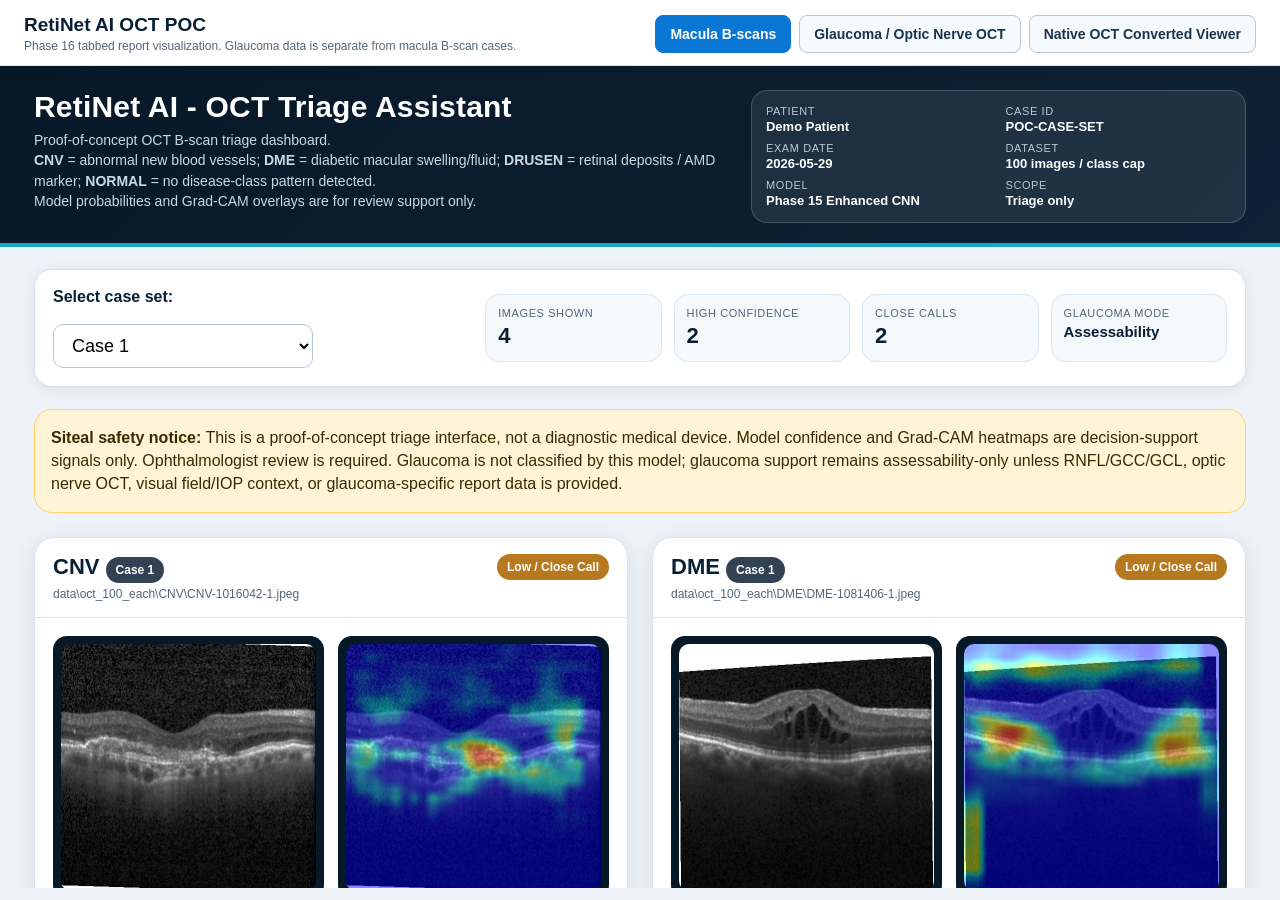
==== index.html @ b9c12de9 "Add scrubbed native OCT converted viewer tab" ====
﻿<!DOCTYPE html>
<html>
<head>
<meta charset="utf-8">
<meta name="viewport" content="width=device-width, initial-scale=1">
<title>RetiNet AI OCT POC - Phase 16</title>
<style>
:root {
    --ink:#0a1f33;
    --navy:#071827;
    --blue:#0b77d5;
    --teal:#138c8c;
    --green:#0b8f62;
    --amber:#b7791f;
    --red:#b91c1c;
    --bg:#edf3f8;
    --card:#ffffff;
    --muted:#526778;
    --line:#d8e3ed;
}
* { box-sizing:border-box; }
body {
    margin:0;
    font-family:Arial, Helvetica, sans-serif;
    background:var(--bg);
    color:var(--ink);
}
.topbar {
    background:#ffffff;
    border-bottom:1px solid var(--line);
    box-shadow:0 2px 10px rgba(10,30,50,0.08);
    position:sticky;
    top:0;
    z-index:20;
}
.top-inner {
    display:flex;
    justify-content:space-between;
    align-items:center;
    gap:20px;
    padding:14px 24px 12px 24px;
}
.brand-block strong {
    display:block;
    font-size:19px;
    font-weight:900;
}
.brand-block span {
    display:block;
    color:var(--muted);
    font-size:12px;
    margin-top:3px;
}
.tabs {
    display:flex;
    gap:8px;
    flex-wrap:wrap;
}
.tab-button {
    border:1px solid #b7c6d6;
    background:#f7fafc;
    color:#17344d;
    padding:10px 14px;
    border-radius:8px;
    font-size:14px;
    font-weight:800;
    cursor:pointer;
}
.tab-button.active {
    background:var(--blue);
    color:white;
    border-color:var(--blue);
}
.tab-panel { display:none; }
.tab-panel.active { display:block; }
.macula-frame {
    width:100%;
    height:calc(100vh - 78px);
    min-height:720px;
    border:0;
    display:block;
    background:white;
}
.glaucoma-shell {
    padding:24px;
    max-width:1480px;
    margin:0 auto;
}
.section-header {
    display:flex;
    justify-content:space-between;
    gap:18px;
    align-items:flex-start;
    margin-bottom:16px;
}
.section-header h1 {
    margin:0;
    font-size:28px;
    letter-spacing:0;
}
.section-header p {
    margin:5px 0 0 0;
    color:var(--muted);
    font-size:14px;
}
.flag-stack {
    display:flex;
    flex-direction:column;
    gap:6px;
    align-items:flex-end;
}
.flag-stack span {
    border:1px solid #b7c6d6;
    border-radius:8px;
    padding:6px 9px;
    background:white;
    color:#17344d;
    font-size:12px;
    font-weight:800;
}
.safety-alert {
    border:1px solid #f0c36a;
    background:#fff7e6;
    color:#5f3b00;
    padding:14px 16px;
    border-radius:8px;
    font-size:14px;
    line-height:1.45;
    margin-bottom:16px;
}
.summary-grid {
    display:grid;
    grid-template-columns:repeat(6, minmax(150px, 1fr));
    gap:12px;
    margin-bottom:16px;
}
.metric {
    background:white;
    border:1px solid var(--line);
    border-radius:8px;
    padding:13px;
    min-height:82px;
}
.metric.wide { grid-column:span 2; }
.metric-label {
    color:var(--muted);
    font-size:11px;
    text-transform:uppercase;
    letter-spacing:.6px;
}
.metric-value {
    font-size:25px;
    font-weight:900;
    margin-top:5px;
}
.metric-value.small {
    font-size:17px;
    line-height:1.25;
}
.note-panel {
    background:white;
    border:1px solid var(--line);
    border-radius:8px;
    padding:14px;
    margin-bottom:12px;
    line-height:1.45;
    font-size:14px;
}
.note-panel.compact {
    font-size:12px;
    color:#17344d;
}
.note-panel code {
    white-space:normal;
    overflow-wrap:anywhere;
}
.table-wrap {
    background:white;
    border:1px solid var(--line);
    border-radius:8px;
    overflow:auto;
}
table {
    width:100%;
    border-collapse:collapse;
    min-width:980px;
}
th, td {
    padding:10px 12px;
    border-bottom:1px solid var(--line);
    text-align:left;
    vertical-align:top;
    font-size:13px;
}
th {
    position:sticky;
    top:0;
    background:#f5f9fc;
    color:#17344d;
    font-size:11px;
    text-transform:uppercase;
    letter-spacing:.5px;
    z-index:2;
}
.bucket {
    display:inline-block;
    border-radius:8px;
    padding:5px 8px;
    font-weight:900;
    white-space:nowrap;
    font-size:12px;
}
.bucket-normal { background:#e6f5ef; color:#07553d; }
.bucket-borderline { background:#fff0cf; color:#6c4300; }
.bucket-abnormal { background:#fde8e8; color:#8b1515; }
.bucket-unknown { background:#edf2f7; color:#334155; }
.empty-state {
    padding:24px;
    background:white;
    border:1px solid var(--line);
    border-radius:8px;
    color:var(--muted);
}
@media (max-width:900px) {
    .top-inner, .section-header {
        flex-direction:column;
        align-items:stretch;
    }
    .flag-stack { align-items:flex-start; }
    .summary-grid { grid-template-columns:repeat(2, minmax(130px, 1fr)); }
    .metric.wide { grid-column:span 2; }
    .macula-frame { height:calc(100vh - 126px); }
}

.viewer-layout {
    display: flex;
    gap: 24px;
    margin-top: 16px;
}
.case-sidebar {
    width: 300px;
    background: white;
    border: 1px solid var(--line);
    border-radius: 8px;
    padding: 16px;
    flex-shrink: 0;
}
.case-sidebar h3 {
    margin-top: 0;
    font-size: 16px;
    border-bottom: 1px solid var(--line);
    padding-bottom: 8px;
}
.case-item {
    padding: 10px;
    border-radius: 6px;
    cursor: pointer;
    font-size: 13px;
    margin-bottom: 4px;
    border: 1px solid transparent;
}
.case-item:hover {
    background: #f0f4f8;
}
.case-item.active {
    background: var(--blue);
    color: white;
    border-color: var(--blue);
}
.viewer-main {
    flex-grow: 1;
}
.bscan-grid {
    display: grid;
    grid-template-columns: repeat(auto-fill, minmax(200px, 1fr));
    gap: 12px;
    margin-top: 16px;
}
.bscan-card {
    background: white;
    border: 1px solid var(--line);
    border-radius: 8px;
    padding: 8px;
}
.bscan-card img {
    width: 100%;
    height: auto;
    display: block;
    border-radius: 4px;
}
.bscan-label {
    font-size: 11px;
    color: var(--muted);
    margin-top: 5px;
    text-align: center;
}
@media (max-width: 900px) {
    .viewer-layout { flex-direction: column; }
    .case-sidebar { width: 100%; }
}
    
</style>
</head>
<body>
<div class="topbar">
    <div class="top-inner">
        <div class="brand-block">
            <strong>RetiNet AI OCT POC</strong>
            <span>Phase 16 tabbed report visualization. Glaucoma data is separate from macula B-scan cases.</span>
        </div>
        <nav class="tabs" aria-label="RetiNet OCT dashboard sections">
            <button class="tab-button active" id="tab-macula" data-tab="macula" type="button">Macula B-scans</button>
            <button class="tab-button" id="tab-glaucoma" data-tab="glaucoma" type="button">Glaucoma / Optic Nerve OCT</button>
            <button class="tab-button" id="tab-native" data-tab="native" type="button">Native OCT Converted Viewer</button>
        </nav>
    </div>
</div>

<main>
    <section class="tab-panel active" id="panel-macula" aria-labelledby="tab-macula">
        <iframe class="macula-frame" src="macula_bscans.html" title="Macula B-scans Phase 15 dashboard"></iframe>
    </section>
    <section class="tab-panel" id="panel-glaucoma" aria-labelledby="tab-glaucoma">
        
    <section class="glaucoma-shell">
        <div class="section-header">
            <div>
                <h1>Glaucoma / Optic Nerve OCT</h1>
                <p>Report-style source records rendered separately from the macula B-scan dashboard.</p>
            </div>
            <div class="flag-stack">
                <span>triage_only_not_diagnosis=true</span>
                <span>medical_diagnosis_claimed=false</span>
            </div>
        </div>

        <div class="safety-alert">This glaucoma section is for report visualization and risk-support only. It is not a glaucoma diagnosis. Ophthalmologist review is required. The glaucoma report is separate from the macula B-scan case unless patient matching is explicitly available.</div>

        <div class="summary-grid">
            <div class="metric">
                <div class="metric-label">Records displayed</div>
                <div class="metric-value">100</div>
            </div>
            <div class="metric">
                <div class="metric-label">Hard record limit</div>
                <div class="metric-value">100</div>
            </div>
            <div class="metric wide">
                <div class="metric-label">Schema status</div>
                <div class="metric-value small">unverified source schema</div>
            </div>
            
        <div class="metric">
            <div class="metric-label">Normal-like</div>
            <div class="metric-value">50</div>
        </div>
        
        <div class="metric">
            <div class="metric-label">Borderline-like</div>
            <div class="metric-value">0</div>
        </div>
        
        <div class="metric">
            <div class="metric-label">Abnormal-like</div>
            <div class="metric-value">50</div>
        </div>
        
        <div class="metric">
            <div class="metric-label">Unknown</div>
            <div class="metric-value">0</div>
        </div>
        
        </div>

        <div class="note-panel">
            <b>Rule-based POC bucket:</b> Normal-like, Borderline-like, Abnormal-like, or Unknown are
            assigned from available dataset labels and simple RNFL/GCC/CDR/IOP threshold cues when columns
            are recognizable. This is risk-support visualization only and is not a safety model.
            <br>
            <b>Source CSV:</b> data\glaucoma_poc\processed\glaucoma_100_records.csv
        </div>

        <div class="note-panel compact">
            <b>Recognized source columns:</b>
            <code>[{&quot;field&quot;: &quot;avg_rnfl&quot;, &quot;source_column&quot;: &quot;rnfl_thickness_um&quot;}, {&quot;field&quot;: &quot;diagnosis_label&quot;, &quot;source_column&quot;: &quot;dataset_label&quot;}, {&quot;field&quot;: &quot;gcc_gcl_gcipl&quot;, &quot;source_column&quot;: &quot;gcc_thickness_um&quot;}, {&quot;field&quot;: &quot;macular_thickness&quot;, &quot;source_column&quot;: &quot;macular_thickness_um&quot;}, {&quot;field&quot;: &quot;retinal_volume&quot;, &quot;source_column&quot;: &quot;retinal_volume_mm3&quot;}]</code>
        </div>

        
        <div class="table-wrap">
            <table>
                <thead>
                    <tr>
                        <th>#</th>
                        <th>POC risk-support bucket</th>
                        <th>RNFL Thickness</th><th>GCC Thickness</th><th>Retinal Volume</th><th>Macular Thickness</th><th>Dataset label</th>
                    </tr>
                </thead>
                <tbody>
                    <tr><td>1</td><td><span class="bucket bucket-abnormal">Abnormal-like</span></td><td>77.92</td><td>62.46</td><td>5.67</td><td>274.02</td><td>Glaucoma</td></tr>
<tr><td>2</td><td><span class="bucket bucket-normal">Normal-like</span></td><td>86.48</td><td>64.14</td><td>5.63</td><td>283.67</td><td>No Glaucoma</td></tr>
<tr><td>3</td><td><span class="bucket bucket-abnormal">Abnormal-like</span></td><td>83.78</td><td>56.93</td><td>5.98</td><td>268.46</td><td>Glaucoma</td></tr>
<tr><td>4</td><td><span class="bucket bucket-normal">Normal-like</span></td><td>96.88</td><td>56.48</td><td>5.69</td><td>261.48</td><td>No Glaucoma</td></tr>
<tr><td>5</td><td><span class="bucket bucket-abnormal">Abnormal-like</span></td><td>91.07</td><td>66.23</td><td>6.16</td><td>273.19</td><td>Glaucoma</td></tr>
<tr><td>6</td><td><span class="bucket bucket-normal">Normal-like</span></td><td>89.81</td><td>59.05</td><td>5.96</td><td>282.34</td><td>No Glaucoma</td></tr>
<tr><td>7</td><td><span class="bucket bucket-abnormal">Abnormal-like</span></td><td>87.94</td><td>63.39</td><td>6.13</td><td>277.29</td><td>Glaucoma</td></tr>
<tr><td>8</td><td><span class="bucket bucket-normal">Normal-like</span></td><td>87.25</td><td>63.98</td><td>6.44</td><td>262.86</td><td>No Glaucoma</td></tr>
<tr><td>9</td><td><span class="bucket bucket-abnormal">Abnormal-like</span></td><td>88.87</td><td>65.26</td><td>5.65</td><td>265.95</td><td>Glaucoma</td></tr>
<tr><td>10</td><td><span class="bucket bucket-normal">Normal-like</span></td><td>82.61</td><td>66.01</td><td>6.16</td><td>261.78</td><td>No Glaucoma</td></tr>
<tr><td>11</td><td><span class="bucket bucket-abnormal">Abnormal-like</span></td><td>97.64</td><td>58.03</td><td>6.36</td><td>288.86</td><td>Glaucoma</td></tr>
<tr><td>12</td><td><span class="bucket bucket-normal">Normal-like</span></td><td>98.01</td><td>56.11</td><td>6.41</td><td>289.94</td><td>No Glaucoma</td></tr>
<tr><td>13</td><td><span class="bucket bucket-abnormal">Abnormal-like</span></td><td>86.34</td><td>64.46</td><td>6.29</td><td>288.53</td><td>Glaucoma</td></tr>
<tr><td>14</td><td><span class="bucket bucket-normal">Normal-like</span></td><td>95.72</td><td>58.81</td><td>6.00</td><td>267.25</td><td>No Glaucoma</td></tr>
<tr><td>15</td><td><span class="bucket bucket-abnormal">Abnormal-like</span></td><td>77.21</td><td>55.36</td><td>5.98</td><td>285.47</td><td>Glaucoma</td></tr>
<tr><td>16</td><td><span class="bucket bucket-normal">Normal-like</span></td><td>80.37</td><td>67.89</td><td>5.86</td><td>268.39</td><td>No Glaucoma</td></tr>
<tr><td>17</td><td><span class="bucket bucket-abnormal">Abnormal-like</span></td><td>80.47</td><td>62.54</td><td>6.39</td><td>270.87</td><td>Glaucoma</td></tr>
<tr><td>18</td><td><span class="bucket bucket-normal">Normal-like</span></td><td>99.16</td><td>57.97</td><td>5.98</td><td>266.29</td><td>No Glaucoma</td></tr>
<tr><td>19</td><td><span class="bucket bucket-abnormal">Abnormal-like</span></td><td>76.78</td><td>60.64</td><td>6.00</td><td>278.88</td><td>Glaucoma</td></tr>
<tr><td>20</td><td><span class="bucket bucket-normal">Normal-like</span></td><td>80.14</td><td>65.84</td><td>6.11</td><td>265.42</td><td>No Glaucoma</td></tr>
<tr><td>21</td><td><span class="bucket bucket-abnormal">Abnormal-like</span></td><td>82.66</td><td>63.27</td><td>5.80</td><td>276.96</td><td>Glaucoma</td></tr>
<tr><td>22</td><td><span class="bucket bucket-normal">Normal-like</span></td><td>89.77</td><td>69.73</td><td>5.60</td><td>272.43</td><td>No Glaucoma</td></tr>
<tr><td>23</td><td><span class="bucket bucket-abnormal">Abnormal-like</span></td><td>87.85</td><td>63.43</td><td>6.10</td><td>289.69</td><td>Glaucoma</td></tr>
<tr><td>24</td><td><span class="bucket bucket-normal">Normal-like</span></td><td>82.98</td><td>69.00</td><td>6.41</td><td>265.88</td><td>No Glaucoma</td></tr>
<tr><td>25</td><td><span class="bucket bucket-abnormal">Abnormal-like</span></td><td>99.01</td><td>66.25</td><td>5.55</td><td>261.58</td><td>Glaucoma</td></tr>
<tr><td>26</td><td><span class="bucket bucket-normal">Normal-like</span></td><td>94.84</td><td>66.71</td><td>5.95</td><td>282.48</td><td>No Glaucoma</td></tr>
<tr><td>27</td><td><span class="bucket bucket-abnormal">Abnormal-like</span></td><td>81.09</td><td>64.15</td><td>5.79</td><td>279.10</td><td>Glaucoma</td></tr>
<tr><td>28</td><td><span class="bucket bucket-normal">Normal-like</span></td><td>78.02</td><td>64.66</td><td>6.50</td><td>268.11</td><td>No Glaucoma</td></tr>
<tr><td>29</td><td><span class="bucket bucket-abnormal">Abnormal-like</span></td><td>82.56</td><td>62.51</td><td>6.37</td><td>286.17</td><td>Glaucoma</td></tr>
<tr><td>30</td><td><span class="bucket bucket-normal">Normal-like</span></td><td>97.60</td><td>68.97</td><td>5.74</td><td>280.49</td><td>No Glaucoma</td></tr>
<tr><td>31</td><td><span class="bucket bucket-abnormal">Abnormal-like</span></td><td>91.66</td><td>69.38</td><td>5.79</td><td>288.43</td><td>Glaucoma</td></tr>
<tr><td>32</td><td><span class="bucket bucket-normal">Normal-like</span></td><td>99.43</td><td>68.77</td><td>6.16</td><td>261.61</td><td>No Glaucoma</td></tr>
<tr><td>33</td><td><span class="bucket bucket-abnormal">Abnormal-like</span></td><td>82.75</td><td>58.50</td><td>6.41</td><td>281.03</td><td>Glaucoma</td></tr>
<tr><td>34</td><td><span class="bucket bucket-normal">Normal-like</span></td><td>77.30</td><td>67.74</td><td>5.72</td><td>262.67</td><td>No Glaucoma</td></tr>
<tr><td>35</td><td><span class="bucket bucket-abnormal">Abnormal-like</span></td><td>92.21</td><td>67.21</td><td>6.49</td><td>275.64</td><td>Glaucoma</td></tr>
<tr><td>36</td><td><span class="bucket bucket-normal">Normal-like</span></td><td>93.29</td><td>59.18</td><td>5.96</td><td>270.25</td><td>No Glaucoma</td></tr>
<tr><td>37</td><td><span class="bucket bucket-abnormal">Abnormal-like</span></td><td>92.88</td><td>63.94</td><td>5.82</td><td>262.04</td><td>Glaucoma</td></tr>
<tr><td>38</td><td><span class="bucket bucket-normal">Normal-like</span></td><td>94.28</td><td>57.16</td><td>5.77</td><td>284.78</td><td>No Glaucoma</td></tr>
<tr><td>39</td><td><span class="bucket bucket-abnormal">Abnormal-like</span></td><td>84.43</td><td>60.97</td><td>5.72</td><td>262.37</td><td>Glaucoma</td></tr>
<tr><td>40</td><td><span class="bucket bucket-normal">Normal-like</span></td><td>89.99</td><td>66.38</td><td>5.92</td><td>273.00</td><td>No Glaucoma</td></tr>
<tr><td>41</td><td><span class="bucket bucket-abnormal">Abnormal-like</span></td><td>84.15</td><td>66.23</td><td>5.97</td><td>260.28</td><td>Glaucoma</td></tr>
<tr><td>42</td><td><span class="bucket bucket-normal">Normal-like</span></td><td>98.23</td><td>57.92</td><td>5.54</td><td>270.13</td><td>No Glaucoma</td></tr>
<tr><td>43</td><td><span class="bucket bucket-abnormal">Abnormal-like</span></td><td>96.36</td><td>67.43</td><td>5.50</td><td>265.58</td><td>Glaucoma</td></tr>
<tr><td>44</td><td><span class="bucket bucket-normal">Normal-like</span></td><td>92.25</td><td>59.42</td><td>5.59</td><td>279.26</td><td>No Glaucoma</td></tr>
<tr><td>45</td><td><span class="bucket bucket-abnormal">Abnormal-like</span></td><td>75.31</td><td>55.94</td><td>5.64</td><td>268.40</td><td>Glaucoma</td></tr>
<tr><td>46</td><td><span class="bucket bucket-normal">Normal-like</span></td><td>82.95</td><td>64.09</td><td>6.06</td><td>278.39</td><td>No Glaucoma</td></tr>
<tr><td>47</td><td><span class="bucket bucket-abnormal">Abnormal-like</span></td><td>84.14</td><td>62.08</td><td>6.11</td><td>289.53</td><td>Glaucoma</td></tr>
<tr><td>48</td><td><span class="bucket bucket-normal">Normal-like</span></td><td>92.14</td><td>56.28</td><td>5.74</td><td>276.55</td><td>No Glaucoma</td></tr>
<tr><td>49</td><td><span class="bucket bucket-abnormal">Abnormal-like</span></td><td>87.67</td><td>67.12</td><td>6.10</td><td>279.46</td><td>Glaucoma</td></tr>
<tr><td>50</td><td><span class="bucket bucket-normal">Normal-like</span></td><td>76.28</td><td>55.98</td><td>6.36</td><td>264.37</td><td>No Glaucoma</td></tr>
<tr><td>51</td><td><span class="bucket bucket-abnormal">Abnormal-like</span></td><td>99.75</td><td>67.78</td><td>5.85</td><td>273.38</td><td>Glaucoma</td></tr>
<tr><td>52</td><td><span class="bucket bucket-normal">Normal-like</span></td><td>94.20</td><td>66.13</td><td>5.94</td><td>272.37</td><td>No Glaucoma</td></tr>
<tr><td>53</td><td><span class="bucket bucket-abnormal">Abnormal-like</span></td><td>83.56</td><td>62.91</td><td>6.03</td><td>287.30</td><td>Glaucoma</td></tr>
<tr><td>54</td><td><span class="bucket bucket-normal">Normal-like</span></td><td>91.04</td><td>56.39</td><td>5.84</td><td>274.04</td><td>No Glaucoma</td></tr>
<tr><td>55</td><td><span class="bucket bucket-abnormal">Abnormal-like</span></td><td>85.65</td><td>61.08</td><td>6.03</td><td>276.60</td><td>Glaucoma</td></tr>
<tr><td>56</td><td><span class="bucket bucket-normal">Normal-like</span></td><td>85.42</td><td>55.76</td><td>6.45</td><td>273.76</td><td>No Glaucoma</td></tr>
<tr><td>57</td><td><span class="bucket bucket-abnormal">Abnormal-like</span></td><td>87.58</td><td>63.12</td><td>5.54</td><td>260.28</td><td>Glaucoma</td></tr>
<tr><td>58</td><td><span class="bucket bucket-normal">Normal-like</span></td><td>76.56</td><td>69.58</td><td>5.60</td><td>283.95</td><td>No Glaucoma</td></tr>
<tr><td>59</td><td><span class="bucket bucket-abnormal">Abnormal-like</span></td><td>77.77</td><td>56.64</td><td>6.46</td><td>278.09</td><td>Glaucoma</td></tr>
<tr><td>60</td><td><span class="bucket bucket-normal">Normal-like</span></td><td>93.25</td><td>63.85</td><td>6.00</td><td>269.39</td><td>No Glaucoma</td></tr>
<tr><td>61</td><td><span class="bucket bucket-abnormal">Abnormal-like</span></td><td>90.45</td><td>64.33</td><td>6.33</td><td>269.55</td><td>Glaucoma</td></tr>
<tr><td>62</td><td><span class="bucket bucket-normal">Normal-like</span></td><td>90.19</td><td>61.96</td><td>6.45</td><td>262.30</td><td>No Glaucoma</td></tr>
<tr><td>63</td><td><span class="bucket bucket-abnormal">Abnormal-like</span></td><td>98.24</td><td>66.19</td><td>5.63</td><td>284.72</td><td>Glaucoma</td></tr>
<tr><td>64</td><td><span class="bucket bucket-normal">Normal-like</span></td><td>83.38</td><td>66.88</td><td>6.42</td><td>279.94</td><td>No Glaucoma</td></tr>
<tr><td>65</td><td><span class="bucket bucket-abnormal">Abnormal-like</span></td><td>84.34</td><td>68.80</td><td>6.47</td><td>270.03</td><td>Glaucoma</td></tr>
<tr><td>66</td><td><span class="bucket bucket-normal">Normal-like</span></td><td>95.75</td><td>64.02</td><td>6.29</td><td>270.08</td><td>No Glaucoma</td></tr>
<tr><td>67</td><td><span class="bucket bucket-abnormal">Abnormal-like</span></td><td>95.81</td><td>64.29</td><td>5.59</td><td>286.93</td><td>Glaucoma</td></tr>
<tr><td>68</td><td><span class="bucket bucket-normal">Normal-like</span></td><td>89.63</td><td>62.59</td><td>6.05</td><td>275.68</td><td>No Glaucoma</td></tr>
<tr><td>69</td><td><span class="bucket bucket-abnormal">Abnormal-like</span></td><td>98.38</td><td>62.38</td><td>5.75</td><td>269.67</td><td>Glaucoma</td></tr>
<tr><td>70</td><td><span class="bucket bucket-normal">Normal-like</span></td><td>88.50</td><td>58.85</td><td>6.34</td><td>273.73</td><td>No Glaucoma</td></tr>
<tr><td>71</td><td><span class="bucket bucket-abnormal">Abnormal-like</span></td><td>82.14</td><td>67.94</td><td>6.35</td><td>276.42</td><td>Glaucoma</td></tr>
<tr><td>72</td><td><span class="bucket bucket-normal">Normal-like</span></td><td>77.76</td><td>66.13</td><td>6.12</td><td>271.79</td><td>No Glaucoma</td></tr>
<tr><td>73</td><td><span class="bucket bucket-abnormal">Abnormal-like</span></td><td>86.15</td><td>64.73</td><td>6.44</td><td>285.04</td><td>Glaucoma</td></tr>
<tr><td>74</td><td><span class="bucket bucket-normal">Normal-like</span></td><td>75.01</td><td>65.57</td><td>6.12</td><td>265.43</td><td>No Glaucoma</td></tr>
<tr><td>75</td><td><span class="bucket bucket-abnormal">Abnormal-like</span></td><td>75.35</td><td>69.85</td><td>6.19</td><td>271.88</td><td>Glaucoma</td></tr>
<tr><td>76</td><td><span class="bucket bucket-normal">Normal-like</span></td><td>78.97</td><td>64.68</td><td>5.62</td><td>272.30</td><td>No Glaucoma</td></tr>
<tr><td>77</td><td><span class="bucket bucket-abnormal">Abnormal-like</span></td><td>95.56</td><td>62.33</td><td>6.03</td><td>280.73</td><td>Glaucoma</td></tr>
<tr><td>78</td><td><span class="bucket bucket-normal">Normal-like</span></td><td>82.26</td><td>65.49</td><td>6.00</td><td>284.04</td><td>No Glaucoma</td></tr>
<tr><td>79</td><td><span class="bucket bucket-abnormal">Abnormal-like</span></td><td>90.09</td><td>67.16</td><td>6.43</td><td>268.45</td><td>Glaucoma</td></tr>
<tr><td>80</td><td><span class="bucket bucket-normal">Normal-like</span></td><td>93.55</td><td>59.49</td><td>6.00</td><td>283.66</td><td>No Glaucoma</td></tr>
<tr><td>81</td><td><span class="bucket bucket-abnormal">Abnormal-like</span></td><td>96.58</td><td>65.64</td><td>5.52</td><td>261.38</td><td>Glaucoma</td></tr>
<tr><td>82</td><td><span class="bucket bucket-normal">Normal-like</span></td><td>94.90</td><td>61.20</td><td>6.42</td><td>273.94</td><td>No Glaucoma</td></tr>
<tr><td>83</td><td><span class="bucket bucket-abnormal">Abnormal-like</span></td><td>94.97</td><td>56.50</td><td>6.16</td><td>265.90</td><td>Glaucoma</td></tr>
<tr><td>84</td><td><span class="bucket bucket-normal">Normal-like</span></td><td>84.71</td><td>62.66</td><td>5.53</td><td>271.41</td><td>No Glaucoma</td></tr>
<tr><td>85</td><td><span class="bucket bucket-abnormal">Abnormal-like</span></td><td>82.56</td><td>63.90</td><td>6.48</td><td>288.93</td><td>Glaucoma</td></tr>
<tr><td>86</td><td><span class="bucket bucket-normal">Normal-like</span></td><td>76.91</td><td>62.43</td><td>5.81</td><td>288.08</td><td>No Glaucoma</td></tr>
<tr><td>87</td><td><span class="bucket bucket-abnormal">Abnormal-like</span></td><td>87.55</td><td>65.41</td><td>6.48</td><td>262.83</td><td>Glaucoma</td></tr>
<tr><td>88</td><td><span class="bucket bucket-normal">Normal-like</span></td><td>88.49</td><td>62.60</td><td>6.43</td><td>267.14</td><td>No Glaucoma</td></tr>
<tr><td>89</td><td><span class="bucket bucket-abnormal">Abnormal-like</span></td><td>96.29</td><td>57.82</td><td>6.25</td><td>277.03</td><td>Glaucoma</td></tr>
<tr><td>90</td><td><span class="bucket bucket-normal">Normal-like</span></td><td>78.99</td><td>68.92</td><td>6.06</td><td>286.39</td><td>No Glaucoma</td></tr>
<tr><td>91</td><td><span class="bucket bucket-abnormal">Abnormal-like</span></td><td>75.67</td><td>67.64</td><td>6.16</td><td>281.34</td><td>Glaucoma</td></tr>
<tr><td>92</td><td><span class="bucket bucket-normal">Normal-like</span></td><td>98.58</td><td>69.21</td><td>6.48</td><td>266.10</td><td>No Glaucoma</td></tr>
<tr><td>93</td><td><span class="bucket bucket-abnormal">Abnormal-like</span></td><td>85.72</td><td>55.23</td><td>5.94</td><td>284.61</td><td>Glaucoma</td></tr>
<tr><td>94</td><td><span class="bucket bucket-normal">Normal-like</span></td><td>95.55</td><td>63.92</td><td>5.92</td><td>287.69</td><td>No Glaucoma</td></tr>
<tr><td>95</td><td><span class="bucket bucket-abnormal">Abnormal-like</span></td><td>92.67</td><td>69.77</td><td>5.61</td><td>285.44</td><td>Glaucoma</td></tr>
<tr><td>96</td><td><span class="bucket bucket-normal">Normal-like</span></td><td>76.87</td><td>63.89</td><td>6.28</td><td>287.25</td><td>No Glaucoma</td></tr>
<tr><td>97</td><td><span class="bucket bucket-abnormal">Abnormal-like</span></td><td>78.38</td><td>55.67</td><td>5.73</td><td>264.38</td><td>Glaucoma</td></tr>
<tr><td>98</td><td><span class="bucket bucket-normal">Normal-like</span></td><td>93.49</td><td>69.41</td><td>5.96</td><td>268.47</td><td>No Glaucoma</td></tr>
<tr><td>99</td><td><span class="bucket bucket-abnormal">Abnormal-like</span></td><td>84.59</td><td>61.03</td><td>6.06</td><td>264.11</td><td>Glaucoma</td></tr>
<tr><td>100</td><td><span class="bucket bucket-normal">Normal-like</span></td><td>92.16</td><td>63.93</td><td>5.60</td><td>273.24</td><td>No Glaucoma</td></tr>
                </tbody>
            </table>
        </div>
        
    </section>
    
    </section>
    
    <section class="tab-panel" id="panel-native" aria-labelledby="tab-native">
        <div class="glaucoma-shell">
            <div class="section-header">
                <div>
                    <h1>Native OCT Converted Viewer</h1>
                    <p>De-identified B-scan sequences from vendor-specific native files.</p>
                </div>
                <div class="flag-stack">
                    <span>native_oct_viewer_only=true</span>
                    <span>raw_vendor_files_exposed=false</span>
                    <span>full_metadata_exposed=false</span>
                    <span>model_inference_run=false</span>
                    <span>diagnosis_claimed=false</span>
                    <span>triage_only_not_diagnosis=true</span>
                </div>
            </div>

            <div class="safety-alert">This native OCT viewer displays converted, de-identified B-scan preview images only. It does not display raw vendor files, full metadata, or diagnosis. Ophthalmologist review is required.</div>

            <div class="viewer-layout">
                <div class="case-sidebar">
                    <h3>Converted Cases</h3>
                    <div id="native-case-list"></div>
                </div>
                <div class="viewer-main">
                    <div id="case-details" class="note-panel">
                        Select a case to view details and B-scan sequence.
                    </div>
                    <div id="bscan-viewer" class="bscan-grid"></div>
                </div>
            </div>
        </div>
    </section>
    
    </main>

<script>
const PHASE16_GLAUCOMA_RECORDS = [{"phase16_record_id": "GLAUCOMA-001", "source_dataset_slug": "teamincribo/glaucoma-detection-dataset", "source_schema_status": "unverified source schema", "patient_matched_to_macula_bscan": false, "triage_only_not_diagnosis": true, "medical_diagnosis_claimed": false, "rnfl_thickness_um": "77.92", "gcc_thickness_um": "62.46", "retinal_volume_mm3": "5.67", "macular_thickness_um": "274.02", "dataset_label": "Glaucoma", "poc_risk_support_bucket": "Abnormal-like"}, {"phase16_record_id": "GLAUCOMA-002", "source_dataset_slug": "teamincribo/glaucoma-detection-dataset", "source_schema_status": "unverified source schema", "patient_matched_to_macula_bscan": false, "triage_only_not_diagnosis": true, "medical_diagnosis_claimed": false, "rnfl_thickness_um": "86.48", "gcc_thickness_um": "64.14", "retinal_volume_mm3": "5.63", "macular_thickness_um": "283.67", "dataset_label": "No Glaucoma", "poc_risk_support_bucket": "Normal-like"}, {"phase16_record_id": "GLAUCOMA-003", "source_dataset_slug": "teamincribo/glaucoma-detection-dataset", "source_schema_status": "unverified source schema", "patient_matched_to_macula_bscan": false, "triage_only_not_diagnosis": true, "medical_diagnosis_claimed": false, "rnfl_thickness_um": "83.78", "gcc_thickness_um": "56.93", "retinal_volume_mm3": "5.98", "macular_thickness_um": "268.46", "dataset_label": "Glaucoma", "poc_risk_support_bucket": "Abnormal-like"}, {"phase16_record_id": "GLAUCOMA-004", "source_dataset_slug": "teamincribo/glaucoma-detection-dataset", "source_schema_status": "unverified source schema", "patient_matched_to_macula_bscan": false, "triage_only_not_diagnosis": true, "medical_diagnosis_claimed": false, "rnfl_thickness_um": "96.88", "gcc_thickness_um": "56.48", "retinal_volume_mm3": "5.69", "macular_thickness_um": "261.48", "dataset_label": "No Glaucoma", "poc_risk_support_bucket": "Normal-like"}, {"phase16_record_id": "GLAUCOMA-005", "source_dataset_slug": "teamincribo/glaucoma-detection-dataset", "source_schema_status": "unverified source schema", "patient_matched_to_macula_bscan": false, "triage_only_not_diagnosis": true, "medical_diagnosis_claimed": false, "rnfl_thickness_um": "91.07", "gcc_thickness_um": "66.23", "retinal_volume_mm3": "6.16", "macular_thickness_um": "273.19", "dataset_label": "Glaucoma", "poc_risk_support_bucket": "Abnormal-like"}, {"phase16_record_id": "GLAUCOMA-006", "source_dataset_slug": "teamincribo/glaucoma-detection-dataset", "source_schema_status": "unverified source schema", "patient_matched_to_macula_bscan": false, "triage_only_not_diagnosis": true, "medical_diagnosis_claimed": false, "rnfl_thickness_um": "89.81", "gcc_thickness_um": "59.05", "retinal_volume_mm3": "5.96", "macular_thickness_um": "282.34", "dataset_label": "No Glaucoma", "poc_risk_support_bucket": "Normal-like"}, {"phase16_record_id": "GLAUCOMA-007", "source_dataset_slug": "teamincribo/glaucoma-detection-dataset", "source_schema_status": "unverified source schema", "patient_matched_to_macula_bscan": false, "triage_only_not_diagnosis": true, "medical_diagnosis_claimed": false, "rnfl_thickness_um": "87.94", "gcc_thickness_um": "63.39", "retinal_volume_mm3": "6.13", "macular_thickness_um": "277.29", "dataset_label": "Glaucoma", "poc_risk_support_bucket": "Abnormal-like"}, {"phase16_record_id": "GLAUCOMA-008", "source_dataset_slug": "teamincribo/glaucoma-detection-dataset", "source_schema_status": "unverified source schema", "patient_matched_to_macula_bscan": false, "triage_only_not_diagnosis": true, "medical_diagnosis_claimed": false, "rnfl_thickness_um": "87.25", "gcc_thickness_um": "63.98", "retinal_volume_mm3": "6.44", "macular_thickness_um": "262.86", "dataset_label": "No Glaucoma", "poc_risk_support_bucket": "Normal-like"}, {"phase16_record_id": "GLAUCOMA-009", "source_dataset_slug": "teamincribo/glaucoma-detection-dataset", "source_schema_status": "unverified source schema", "patient_matched_to_macula_bscan": false, "triage_only_not_diagnosis": true, "medical_diagnosis_claimed": false, "rnfl_thickness_um": "88.87", "gcc_thickness_um": "65.26", "retinal_volume_mm3": "5.65", "macular_thickness_um": "265.95", "dataset_label": "Glaucoma", "poc_risk_support_bucket": "Abnormal-like"}, {"phase16_record_id": "GLAUCOMA-010", "source_dataset_slug": "teamincribo/glaucoma-detection-dataset", "source_schema_status": "unverified source schema", "patient_matched_to_macula_bscan": false, "triage_only_not_diagnosis": true, "medical_diagnosis_claimed": false, "rnfl_thickness_um": "82.61", "gcc_thickness_um": "66.01", "retinal_volume_mm3": "6.16", "macular_thickness_um": "261.78", "dataset_label": "No Glaucoma", "poc_risk_support_bucket": "Normal-like"}, {"phase16_record_id": "GLAUCOMA-011", "source_dataset_slug": "teamincribo/glaucoma-detection-dataset", "source_schema_status": "unverified source schema", "patient_matched_to_macula_bscan": false, "triage_only_not_diagnosis": true, "medical_diagnosis_claimed": false, "rnfl_thickness_um": "97.64", "gcc_thickness_um": "58.03", "retinal_volume_mm3": "6.36", "macular_thickness_um": "288.86", "dataset_label": "Glaucoma", "poc_risk_support_bucket": "Abnormal-like"}, {"phase16_record_id": "GLAUCOMA-012", "source_dataset_slug": "teamincribo/glaucoma-detection-dataset", "source_schema_status": "unverified source schema", "patient_matched_to_macula_bscan": false, "triage_only_not_diagnosis": true, "medical_diagnosis_claimed": false, "rnfl_thickness_um": "98.01", "gcc_thickness_um": "56.11", "retinal_volume_mm3": "6.41", "macular_thickness_um": "289.94", "dataset_label": "No Glaucoma", "poc_risk_support_bucket": "Normal-like"}, {"phase16_record_id": "GLAUCOMA-013", "source_dataset_slug": "teamincribo/glaucoma-detection-dataset", "source_schema_status": "unverified source schema", "patient_matched_to_macula_bscan": false, "triage_only_not_diagnosis": true, "medical_diagnosis_claimed": false, "rnfl_thickness_um": "86.34", "gcc_thickness_um": "64.46", "retinal_volume_mm3": "6.29", "macular_thickness_um": "288.53", "dataset_label": "Glaucoma", "poc_risk_support_bucket": "Abnormal-like"}, {"phase16_record_id": "GLAUCOMA-014", "source_dataset_slug": "teamincribo/glaucoma-detection-dataset", "source_schema_status": "unverified source schema", "patient_matched_to_macula_bscan": false, "triage_only_not_diagnosis": true, "medical_diagnosis_claimed": false, "rnfl_thickness_um": "95.72", "gcc_thickness_um": "58.81", "retinal_volume_mm3": "6.00", "macular_thickness_um": "267.25", "dataset_label": "No Glaucoma", "poc_risk_support_bucket": "Normal-like"}, {"phase16_record_id": "GLAUCOMA-015", "source_dataset_slug": "teamincribo/glaucoma-detection-dataset", "source_schema_status": "unverified source schema", "patient_matched_to_macula_bscan": false, "triage_only_not_diagnosis": true, "medical_diagnosis_claimed": false, "rnfl_thickness_um": "77.21", "gcc_thickness_um": "55.36", "retinal_volume_mm3": "5.98", "macular_thickness_um": "285.47", "dataset_label": "Glaucoma", "poc_risk_support_bucket": "Abnormal-like"}, {"phase16_record_id": "GLAUCOMA-016", "source_dataset_slug": "teamincribo/glaucoma-detection-dataset", "source_schema_status": "unverified source schema", "patient_matched_to_macula_bscan": false, "triage_only_not_diagnosis": true, "medical_diagnosis_claimed": false, "rnfl_thickness_um": "80.37", "gcc_thickness_um": "67.89", "retinal_volume_mm3": "5.86", "macular_thickness_um": "268.39", "dataset_label": "No Glaucoma", "poc_risk_support_bucket": "Normal-like"}, {"phase16_record_id": "GLAUCOMA-017", "source_dataset_slug": "teamincribo/glaucoma-detection-dataset", "source_schema_status": "unverified source schema", "patient_matched_to_macula_bscan": false, "triage_only_not_diagnosis": true, "medical_diagnosis_claimed": false, "rnfl_thickness_um": "80.47", "gcc_thickness_um": "62.54", "retinal_volume_mm3": "6.39", "macular_thickness_um": "270.87", "dataset_label": "Glaucoma", "poc_risk_support_bucket": "Abnormal-like"}, {"phase16_record_id": "GLAUCOMA-018", "source_dataset_slug": "teamincribo/glaucoma-detection-dataset", "source_schema_status": "unverified source schema", "patient_matched_to_macula_bscan": false, "triage_only_not_diagnosis": true, "medical_diagnosis_claimed": false, "rnfl_thickness_um": "99.16", "gcc_thickness_um": "57.97", "retinal_volume_mm3": "5.98", "macular_thickness_um": "266.29", "dataset_label": "No Glaucoma", "poc_risk_support_bucket": "Normal-like"}, {"phase16_record_id": "GLAUCOMA-019", "source_dataset_slug": "teamincribo/glaucoma-detection-dataset", "source_schema_status": "unverified source schema", "patient_matched_to_macula_bscan": false, "triage_only_not_diagnosis": true, "medical_diagnosis_claimed": false, "rnfl_thickness_um": "76.78", "gcc_thickness_um": "60.64", "retinal_volume_mm3": "6.00", "macular_thickness_um": "278.88", "dataset_label": "Glaucoma", "poc_risk_support_bucket": "Abnormal-like"}, {"phase16_record_id": "GLAUCOMA-020", "source_dataset_slug": "teamincribo/glaucoma-detection-dataset", "source_schema_status": "unverified source schema", "patient_matched_to_macula_bscan": false, "triage_only_not_diagnosis": true, "medical_diagnosis_claimed": false, "rnfl_thickness_um": "80.14", "gcc_thickness_um": "65.84", "retinal_volume_mm3": "6.11", "macular_thickness_um": "265.42", "dataset_label": "No Glaucoma", "poc_risk_support_bucket": "Normal-like"}, {"phase16_record_id": "GLAUCOMA-021", "source_dataset_slug": "teamincribo/glaucoma-detection-dataset", "source_schema_status": "unverified source schema", "patient_matched_to_macula_bscan": false, "triage_only_not_diagnosis": true, "medical_diagnosis_claimed": false, "rnfl_thickness_um": "82.66", "gcc_thickness_um": "63.27", "retinal_volume_mm3": "5.80", "macular_thickness_um": "276.96", "dataset_label": "Glaucoma", "poc_risk_support_bucket": "Abnormal-like"}, {"phase16_record_id": "GLAUCOMA-022", "source_dataset_slug": "teamincribo/glaucoma-detection-dataset", "source_schema_status": "unverified source schema", "patient_matched_to_macula_bscan": false, "triage_only_not_diagnosis": true, "medical_diagnosis_claimed": false, "rnfl_thickness_um": "89.77", "gcc_thickness_um": "69.73", "retinal_volume_mm3": "5.60", "macular_thickness_um": "272.43", "dataset_label": "No Glaucoma", "poc_risk_support_bucket": "Normal-like"}, {"phase16_record_id": "GLAUCOMA-023", "source_dataset_slug": "teamincribo/glaucoma-detection-dataset", "source_schema_status": "unverified source schema", "patient_matched_to_macula_bscan": false, "triage_only_not_diagnosis": true, "medical_diagnosis_claimed": false, "rnfl_thickness_um": "87.85", "gcc_thickness_um": "63.43", "retinal_volume_mm3": "6.10", "macular_thickness_um": "289.69", "dataset_label": "Glaucoma", "poc_risk_support_bucket": "Abnormal-like"}, {"phase16_record_id": "GLAUCOMA-024", "source_dataset_slug": "teamincribo/glaucoma-detection-dataset", "source_schema_status": "unverified source schema", "patient_matched_to_macula_bscan": false, "triage_only_not_diagnosis": true, "medical_diagnosis_claimed": false, "rnfl_thickness_um": "82.98", "gcc_thickness_um": "69.00", "retinal_volume_mm3": "6.41", "macular_thickness_um": "265.88", "dataset_label": "No Glaucoma", "poc_risk_support_bucket": "Normal-like"}, {"phase16_record_id": "GLAUCOMA-025", "source_dataset_slug": "teamincribo/glaucoma-detection-dataset", "source_schema_status": "unverified source schema", "patient_matched_to_macula_bscan": false, "triage_only_not_diagnosis": true, "medical_diagnosis_claimed": false, "rnfl_thickness_um": "99.01", "gcc_thickness_um": "66.25", "retinal_volume_mm3": "5.55", "macular_thickness_um": "261.58", "dataset_label": "Glaucoma", "poc_risk_support_bucket": "Abnormal-like"}, {"phase16_record_id": "GLAUCOMA-026", "source_dataset_slug": "teamincribo/glaucoma-detection-dataset", "source_schema_status": "unverified source schema", "patient_matched_to_macula_bscan": false, "triage_only_not_diagnosis": true, "medical_diagnosis_claimed": false, "rnfl_thickness_um": "94.84", "gcc_thickness_um": "66.71", "retinal_volume_mm3": "5.95", "macular_thickness_um": "282.48", "dataset_label": "No Glaucoma", "poc_risk_support_bucket": "Normal-like"}, {"phase16_record_id": "GLAUCOMA-027", "source_dataset_slug": "teamincribo/glaucoma-detection-dataset", "source_schema_status": "unverified source schema", "patient_matched_to_macula_bscan": false, "triage_only_not_diagnosis": true, "medical_diagnosis_claimed": false, "rnfl_thickness_um": "81.09", "gcc_thickness_um": "64.15", "retinal_volume_mm3": "5.79", "macular_thickness_um": "279.10", "dataset_label": "Glaucoma", "poc_risk_support_bucket": "Abnormal-like"}, {"phase16_record_id": "GLAUCOMA-028", "source_dataset_slug": "teamincribo/glaucoma-detection-dataset", "source_schema_status": "unverified source schema", "patient_matched_to_macula_bscan": false, "triage_only_not_diagnosis": true, "medical_diagnosis_claimed": false, "rnfl_thickness_um": "78.02", "gcc_thickness_um": "64.66", "retinal_volume_mm3": "6.50", "macular_thickness_um": "268.11", "dataset_label": "No Glaucoma", "poc_risk_support_bucket": "Normal-like"}, {"phase16_record_id": "GLAUCOMA-029", "source_dataset_slug": "teamincribo/glaucoma-detection-dataset", "source_schema_status": "unverified source schema", "patient_matched_to_macula_bscan": false, "triage_only_not_diagnosis": true, "medical_diagnosis_claimed": false, "rnfl_thickness_um": "82.56", "gcc_thickness_um": "62.51", "retinal_volume_mm3": "6.37", "macular_thickness_um": "286.17", "dataset_label": "Glaucoma", "poc_risk_support_bucket": "Abnormal-like"}, {"phase16_record_id": "GLAUCOMA-030", "source_dataset_slug": "teamincribo/glaucoma-detection-dataset", "source_schema_status": "unverified source schema", "patient_matched_to_macula_bscan": false, "triage_only_not_diagnosis": true, "medical_diagnosis_claimed": false, "rnfl_thickness_um": "97.60", "gcc_thickness_um": "68.97", "retinal_volume_mm3": "5.74", "macular_thickness_um": "280.49", "dataset_label": "No Glaucoma", "poc_risk_support_bucket": "Normal-like"}, {"phase16_record_id": "GLAUCOMA-031", "source_dataset_slug": "teamincribo/glaucoma-detection-dataset", "source_schema_status": "unverified source schema", "patient_matched_to_macula_bscan": false, "triage_only_not_diagnosis": true, "medical_diagnosis_claimed": false, "rnfl_thickness_um": "91.66", "gcc_thickness_um": "69.38", "retinal_volume_mm3": "5.79", "macular_thickness_um": "288.43", "dataset_label": "Glaucoma", "poc_risk_support_bucket": "Abnormal-like"}, {"phase16_record_id": "GLAUCOMA-032", "source_dataset_slug": "teamincribo/glaucoma-detection-dataset", "source_schema_status": "unverified source schema", "patient_matched_to_macula_bscan": false, "triage_only_not_diagnosis": true, "medical_diagnosis_claimed": false, "rnfl_thickness_um": "99.43", "gcc_thickness_um": "68.77", "retinal_volume_mm3": "6.16", "macular_thickness_um": "261.61", "dataset_label": "No Glaucoma", "poc_risk_support_bucket": "Normal-like"}, {"phase16_record_id": "GLAUCOMA-033", "source_dataset_slug": "teamincribo/glaucoma-detection-dataset", "source_schema_status": "unverified source schema", "patient_matched_to_macula_bscan": false, "triage_only_not_diagnosis": true, "medical_diagnosis_claimed": false, "rnfl_thickness_um": "82.75", "gcc_thickness_um": "58.50", "retinal_volume_mm3": "6.41", "macular_thickness_um": "281.03", "dataset_label": "Glaucoma", "poc_risk_support_bucket": "Abnormal-like"}, {"phase16_record_id": "GLAUCOMA-034", "source_dataset_slug": "teamincribo/glaucoma-detection-dataset", "source_schema_status": "unverified source schema", "patient_matched_to_macula_bscan": false, "triage_only_not_diagnosis": true, "medical_diagnosis_claimed": false, "rnfl_thickness_um": "77.30", "gcc_thickness_um": "67.74", "retinal_volume_mm3": "5.72", "macular_thickness_um": "262.67", "dataset_label": "No Glaucoma", "poc_risk_support_bucket": "Normal-like"}, {"phase16_record_id": "GLAUCOMA-035", "source_dataset_slug": "teamincribo/glaucoma-detection-dataset", "source_schema_status": "unverified source schema", "patient_matched_to_macula_bscan": false, "triage_only_not_diagnosis": true, "medical_diagnosis_claimed": false, "rnfl_thickness_um": "92.21", "gcc_thickness_um": "67.21", "retinal_volume_mm3": "6.49", "macular_thickness_um": "275.64", "dataset_label": "Glaucoma", "poc_risk_support_bucket": "Abnormal-like"}, {"phase16_record_id": "GLAUCOMA-036", "source_dataset_slug": "teamincribo/glaucoma-detection-dataset", "source_schema_status": "unverified source schema", "patient_matched_to_macula_bscan": false, "triage_only_not_diagnosis": true, "medical_diagnosis_claimed": false, "rnfl_thickness_um": "93.29", "gcc_thickness_um": "59.18", "retinal_volume_mm3": "5.96", "macular_thickness_um": "270.25", "dataset_label": "No Glaucoma", "poc_risk_support_bucket": "Normal-like"}, {"phase16_record_id": "GLAUCOMA-037", "source_dataset_slug": "teamincribo/glaucoma-detection-dataset", "source_schema_status": "unverified source schema", "patient_matched_to_macula_bscan": false, "triage_only_not_diagnosis": true, "medical_diagnosis_claimed": false, "rnfl_thickness_um": "92.88", "gcc_thickness_um": "63.94", "retinal_volume_mm3": "5.82", "macular_thickness_um": "262.04", "dataset_label": "Glaucoma", "poc_risk_support_bucket": "Abnormal-like"}, {"phase16_record_id": "GLAUCOMA-038", "source_dataset_slug": "teamincribo/glaucoma-detection-dataset", "source_schema_status": "unverified source schema", "patient_matched_to_macula_bscan": false, "triage_only_not_diagnosis": true, "medical_diagnosis_claimed": false, "rnfl_thickness_um": "94.28", "gcc_thickness_um": "57.16", "retinal_volume_mm3": "5.77", "macular_thickness_um": "284.78", "dataset_label": "No Glaucoma", "poc_risk_support_bucket": "Normal-like"}, {"phase16_record_id": "GLAUCOMA-039", "source_dataset_slug": "teamincribo/glaucoma-detection-dataset", "source_schema_status": "unverified source schema", "patient_matched_to_macula_bscan": false, "triage_only_not_diagnosis": true, "medical_diagnosis_claimed": false, "rnfl_thickness_um": "84.43", "gcc_thickness_um": "60.97", "retinal_volume_mm3": "5.72", "macular_thickness_um": "262.37", "dataset_label": "Glaucoma", "poc_risk_support_bucket": "Abnormal-like"}, {"phase16_record_id": "GLAUCOMA-040", "source_dataset_slug": "teamincribo/glaucoma-detection-dataset", "source_schema_status": "unverified source schema", "patient_matched_to_macula_bscan": false, "triage_only_not_diagnosis": true, "medical_diagnosis_claimed": false, "rnfl_thickness_um": "89.99", "gcc_thickness_um": "66.38", "retinal_volume_mm3": "5.92", "macular_thickness_um": "273.00", "dataset_label": "No Glaucoma", "poc_risk_support_bucket": "Normal-like"}, {"phase16_record_id": "GLAUCOMA-041", "source_dataset_slug": "teamincribo/glaucoma-detection-dataset", "source_schema_status": "unverified source schema", "patient_matched_to_macula_bscan": false, "triage_only_not_diagnosis": true, "medical_diagnosis_claimed": false, "rnfl_thickness_um": "84.15", "gcc_thickness_um": "66.23", "retinal_volume_mm3": "5.97", "macular_thickness_um": "260.28", "dataset_label": "Glaucoma", "poc_risk_support_bucket": "Abnormal-like"}, {"phase16_record_id": "GLAUCOMA-042", "source_dataset_slug": "teamincribo/glaucoma-detection-dataset", "source_schema_status": "unverified source schema", "patient_matched_to_macula_bscan": false, "triage_only_not_diagnosis": true, "medical_diagnosis_claimed": false, "rnfl_thickness_um": "98.23", "gcc_thickness_um": "57.92", "retinal_volume_mm3": "5.54", "macular_thickness_um": "270.13", "dataset_label": "No Glaucoma", "poc_risk_support_bucket": "Normal-like"}, {"phase16_record_id": "GLAUCOMA-043", "source_dataset_slug": "teamincribo/glaucoma-detection-dataset", "source_schema_status": "unverified source schema", "patient_matched_to_macula_bscan": false, "triage_only_not_diagnosis": true, "medical_diagnosis_claimed": false, "rnfl_thickness_um": "96.36", "gcc_thickness_um": "67.43", "retinal_volume_mm3": "5.50", "macular_thickness_um": "265.58", "dataset_label": "Glaucoma", "poc_risk_support_bucket": "Abnormal-like"}, {"phase16_record_id": "GLAUCOMA-044", "source_dataset_slug": "teamincribo/glaucoma-detection-dataset", "source_schema_status": "unverified source schema", "patient_matched_to_macula_bscan": false, "triage_only_not_diagnosis": true, "medical_diagnosis_claimed": false, "rnfl_thickness_um": "92.25", "gcc_thickness_um": "59.42", "retinal_volume_mm3": "5.59", "macular_thickness_um": "279.26", "dataset_label": "No Glaucoma", "poc_risk_support_bucket": "Normal-like"}, {"phase16_record_id": "GLAUCOMA-045", "source_dataset_slug": "teamincribo/glaucoma-detection-dataset", "source_schema_status": "unverified source schema", "patient_matched_to_macula_bscan": false, "triage_only_not_diagnosis": true, "medical_diagnosis_claimed": false, "rnfl_thickness_um": "75.31", "gcc_thickness_um": "55.94", "retinal_volume_mm3": "5.64", "macular_thickness_um": "268.40", "dataset_label": "Glaucoma", "poc_risk_support_bucket": "Abnormal-like"}, {"phase16_record_id": "GLAUCOMA-046", "source_dataset_slug": "teamincribo/glaucoma-detection-dataset", "source_schema_status": "unverified source schema", "patient_matched_to_macula_bscan": false, "triage_only_not_diagnosis": true, "medical_diagnosis_claimed": false, "rnfl_thickness_um": "82.95", "gcc_thickness_um": "64.09", "retinal_volume_mm3": "6.06", "macular_thickness_um": "278.39", "dataset_label": "No Glaucoma", "poc_risk_support_bucket": "Normal-like"}, {"phase16_record_id": "GLAUCOMA-047", "source_dataset_slug": "teamincribo/glaucoma-detection-dataset", "source_schema_status": "unverified source schema", "patient_matched_to_macula_bscan": false, "triage_only_not_diagnosis": true, "medical_diagnosis_claimed": false, "rnfl_thickness_um": "84.14", "gcc_thickness_um": "62.08", "retinal_volume_mm3": "6.11", "macular_thickness_um": "289.53", "dataset_label": "Glaucoma", "poc_risk_support_bucket": "Abnormal-like"}, {"phase16_record_id": "GLAUCOMA-048", "source_dataset_slug": "teamincribo/glaucoma-detection-dataset", "source_schema_status": "unverified source schema", "patient_matched_to_macula_bscan": false, "triage_only_not_diagnosis": true, "medical_diagnosis_claimed": false, "rnfl_thickness_um": "92.14", "gcc_thickness_um": "56.28", "retinal_volume_mm3": "5.74", "macular_thickness_um": "276.55", "dataset_label": "No Glaucoma", "poc_risk_support_bucket": "Normal-like"}, {"phase16_record_id": "GLAUCOMA-049", "source_dataset_slug": "teamincribo/glaucoma-detection-dataset", "source_schema_status": "unverified source schema", "patient_matched_to_macula_bscan": false, "triage_only_not_diagnosis": true, "medical_diagnosis_claimed": false, "rnfl_thickness_um": "87.67", "gcc_thickness_um": "67.12", "retinal_volume_mm3": "6.10", "macular_thickness_um": "279.46", "dataset_label": "Glaucoma", "poc_risk_support_bucket": "Abnormal-like"}, {"phase16_record_id": "GLAUCOMA-050", "source_dataset_slug": "teamincribo/glaucoma-detection-dataset", "source_schema_status": "unverified source schema", "patient_matched_to_macula_bscan": false, "triage_only_not_diagnosis": true, "medical_diagnosis_claimed": false, "rnfl_thickness_um": "76.28", "gcc_thickness_um": "55.98", "retinal_volume_mm3": "6.36", "macular_thickness_um": "264.37", "dataset_label": "No Glaucoma", "poc_risk_support_bucket": "Normal-like"}, {"phase16_record_id": "GLAUCOMA-051", "source_dataset_slug": "teamincribo/glaucoma-detection-dataset", "source_schema_status": "unverified source schema", "patient_matched_to_macula_bscan": false, "triage_only_not_diagnosis": true, "medical_diagnosis_claimed": false, "rnfl_thickness_um": "99.75", "gcc_thickness_um": "67.78", "retinal_volume_mm3": "5.85", "macular_thickness_um": "273.38", "dataset_label": "Glaucoma", "poc_risk_support_bucket": "Abnormal-like"}, {"phase16_record_id": "GLAUCOMA-052", "source_dataset_slug": "teamincribo/glaucoma-detection-dataset", "source_schema_status": "unverified source schema", "patient_matched_to_macula_bscan": false, "triage_only_not_diagnosis": true, "medical_diagnosis_claimed": false, "rnfl_thickness_um": "94.20", "gcc_thickness_um": "66.13", "retinal_volume_mm3": "5.94", "macular_thickness_um": "272.37", "dataset_label": "No Glaucoma", "poc_risk_support_bucket": "Normal-like"}, {"phase16_record_id": "GLAUCOMA-053", "source_dataset_slug": "teamincribo/glaucoma-detection-dataset", "source_schema_status": "unverified source schema", "patient_matched_to_macula_bscan": false, "triage_only_not_diagnosis": true, "medical_diagnosis_claimed": false, "rnfl_thickness_um": "83.56", "gcc_thickness_um": "62.91", "retinal_volume_mm3": "6.03", "macular_thickness_um": "287.30", "dataset_label": "Glaucoma", "poc_risk_support_bucket": "Abnormal-like"}, {"phase16_record_id": "GLAUCOMA-054", "source_dataset_slug": "teamincribo/glaucoma-detection-dataset", "source_schema_status": "unverified source schema", "patient_matched_to_macula_bscan": false, "triage_only_not_diagnosis": true, "medical_diagnosis_claimed": false, "rnfl_thickness_um": "91.04", "gcc_thickness_um": "56.39", "retinal_volume_mm3": "5.84", "macular_thickness_um": "274.04", "dataset_label": "No Glaucoma", "poc_risk_support_bucket": "Normal-like"}, {"phase16_record_id": "GLAUCOMA-055", "source_dataset_slug": "teamincribo/glaucoma-detection-dataset", "source_schema_status": "unverified source schema", "patient_matched_to_macula_bscan": false, "triage_only_not_diagnosis": true, "medical_diagnosis_claimed": false, "rnfl_thickness_um": "85.65", "gcc_thickness_um": "61.08", "retinal_volume_mm3": "6.03", "macular_thickness_um": "276.60", "dataset_label": "Glaucoma", "poc_risk_support_bucket": "Abnormal-like"}, {"phase16_record_id": "GLAUCOMA-056", "source_dataset_slug": "teamincribo/glaucoma-detection-dataset", "source_schema_status": "unverified source schema", "patient_matched_to_macula_bscan": false, "triage_only_not_diagnosis": true, "medical_diagnosis_claimed": false, "rnfl_thickness_um": "85.42", "gcc_thickness_um": "55.76", "retinal_volume_mm3": "6.45", "macular_thickness_um": "273.76", "dataset_label": "No Glaucoma", "poc_risk_support_bucket": "Normal-like"}, {"phase16_record_id": "GLAUCOMA-057", "source_dataset_slug": "teamincribo/glaucoma-detection-dataset", "source_schema_status": "unverified source schema", "patient_matched_to_macula_bscan": false, "triage_only_not_diagnosis": true, "medical_diagnosis_claimed": false, "rnfl_thickness_um": "87.58", "gcc_thickness_um": "63.12", "retinal_volume_mm3": "5.54", "macular_thickness_um": "260.28", "dataset_label": "Glaucoma", "poc_risk_support_bucket": "Abnormal-like"}, {"phase16_record_id": "GLAUCOMA-058", "source_dataset_slug": "teamincribo/glaucoma-detection-dataset", "source_schema_status": "unverified source schema", "patient_matched_to_macula_bscan": false, "triage_only_not_diagnosis": true, "medical_diagnosis_claimed": false, "rnfl_thickness_um": "76.56", "gcc_thickness_um": "69.58", "retinal_volume_mm3": "5.60", "macular_thickness_um": "283.95", "dataset_label": "No Glaucoma", "poc_risk_support_bucket": "Normal-like"}, {"phase16_record_id": "GLAUCOMA-059", "source_dataset_slug": "teamincribo/glaucoma-detection-dataset", "source_schema_status": "unverified source schema", "patient_matched_to_macula_bscan": false, "triage_only_not_diagnosis": true, "medical_diagnosis_claimed": false, "rnfl_thickness_um": "77.77", "gcc_thickness_um": "56.64", "retinal_volume_mm3": "6.46", "macular_thickness_um": "278.09", "dataset_label": "Glaucoma", "poc_risk_support_bucket": "Abnormal-like"}, {"phase16_record_id": "GLAUCOMA-060", "source_dataset_slug": "teamincribo/glaucoma-detection-dataset", "source_schema_status": "unverified source schema", "patient_matched_to_macula_bscan": false, "triage_only_not_diagnosis": true, "medical_diagnosis_claimed": false, "rnfl_thickness_um": "93.25", "gcc_thickness_um": "63.85", "retinal_volume_mm3": "6.00", "macular_thickness_um": "269.39", "dataset_label": "No Glaucoma", "poc_risk_support_bucket": "Normal-like"}, {"phase16_record_id": "GLAUCOMA-061", "source_dataset_slug": "teamincribo/glaucoma-detection-dataset", "source_schema_status": "unverified source schema", "patient_matched_to_macula_bscan": false, "triage_only_not_diagnosis": true, "medical_diagnosis_claimed": false, "rnfl_thickness_um": "90.45", "gcc_thickness_um": "64.33", "retinal_volume_mm3": "6.33", "macular_thickness_um": "269.55", "dataset_label": "Glaucoma", "poc_risk_support_bucket": "Abnormal-like"}, {"phase16_record_id": "GLAUCOMA-062", "source_dataset_slug": "teamincribo/glaucoma-detection-dataset", "source_schema_status": "unverified source schema", "patient_matched_to_macula_bscan": false, "triage_only_not_diagnosis": true, "medical_diagnosis_claimed": false, "rnfl_thickness_um": "90.19", "gcc_thickness_um": "61.96", "retinal_volume_mm3": "6.45", "macular_thickness_um": "262.30", "dataset_label": "No Glaucoma", "poc_risk_support_bucket": "Normal-like"}, {"phase16_record_id": "GLAUCOMA-063", "source_dataset_slug": "teamincribo/glaucoma-detection-dataset", "source_schema_status": "unverified source schema", "patient_matched_to_macula_bscan": false, "triage_only_not_diagnosis": true, "medical_diagnosis_claimed": false, "rnfl_thickness_um": "98.24", "gcc_thickness_um": "66.19", "retinal_volume_mm3": "5.63", "macular_thickness_um": "284.72", "dataset_label": "Glaucoma", "poc_risk_support_bucket": "Abnormal-like"}, {"phase16_record_id": "GLAUCOMA-064", "source_dataset_slug": "teamincribo/glaucoma-detection-dataset", "source_schema_status": "unverified source schema", "patient_matched_to_macula_bscan": false, "triage_only_not_diagnosis": true, "medical_diagnosis_claimed": false, "rnfl_thickness_um": "83.38", "gcc_thickness_um": "66.88", "retinal_volume_mm3": "6.42", "macular_thickness_um": "279.94", "dataset_label": "No Glaucoma", "poc_risk_support_bucket": "Normal-like"}, {"phase16_record_id": "GLAUCOMA-065", "source_dataset_slug": "teamincribo/glaucoma-detection-dataset", "source_schema_status": "unverified source schema", "patient_matched_to_macula_bscan": false, "triage_only_not_diagnosis": true, "medical_diagnosis_claimed": false, "rnfl_thickness_um": "84.34", "gcc_thickness_um": "68.80", "retinal_volume_mm3": "6.47", "macular_thickness_um": "270.03", "dataset_label": "Glaucoma", "poc_risk_support_bucket": "Abnormal-like"}, {"phase16_record_id": "GLAUCOMA-066", "source_dataset_slug": "teamincribo/glaucoma-detection-dataset", "source_schema_status": "unverified source schema", "patient_matched_to_macula_bscan": false, "triage_only_not_diagnosis": true, "medical_diagnosis_claimed": false, "rnfl_thickness_um": "95.75", "gcc_thickness_um": "64.02", "retinal_volume_mm3": "6.29", "macular_thickness_um": "270.08", "dataset_label": "No Glaucoma", "poc_risk_support_bucket": "Normal-like"}, {"phase16_record_id": "GLAUCOMA-067", "source_dataset_slug": "teamincribo/glaucoma-detection-dataset", "source_schema_status": "unverified source schema", "patient_matched_to_macula_bscan": false, "triage_only_not_diagnosis": true, "medical_diagnosis_claimed": false, "rnfl_thickness_um": "95.81", "gcc_thickness_um": "64.29", "retinal_volume_mm3": "5.59", "macular_thickness_um": "286.93", "dataset_label": "Glaucoma", "poc_risk_support_bucket": "Abnormal-like"}, {"phase16_record_id": "GLAUCOMA-068", "source_dataset_slug": "teamincribo/glaucoma-detection-dataset", "source_schema_status": "unverified source schema", "patient_matched_to_macula_bscan": false, "triage_only_not_diagnosis": true, "medical_diagnosis_claimed": false, "rnfl_thickness_um": "89.63", "gcc_thickness_um": "62.59", "retinal_volume_mm3": "6.05", "macular_thickness_um": "275.68", "dataset_label": "No Glaucoma", "poc_risk_support_bucket": "Normal-like"}, {"phase16_record_id": "GLAUCOMA-069", "source_dataset_slug": "teamincribo/glaucoma-detection-dataset", "source_schema_status": "unverified source schema", "patient_matched_to_macula_bscan": false, "triage_only_not_diagnosis": true, "medical_diagnosis_claimed": false, "rnfl_thickness_um": "98.38", "gcc_thickness_um": "62.38", "retinal_volume_mm3": "5.75", "macular_thickness_um": "269.67", "dataset_label": "Glaucoma", "poc_risk_support_bucket": "Abnormal-like"}, {"phase16_record_id": "GLAUCOMA-070", "source_dataset_slug": "teamincribo/glaucoma-detection-dataset", "source_schema_status": "unverified source schema", "patient_matched_to_macula_bscan": false, "triage_only_not_diagnosis": true, "medical_diagnosis_claimed": false, "rnfl_thickness_um": "88.50", "gcc_thickness_um": "58.85", "retinal_volume_mm3": "6.34", "macular_thickness_um": "273.73", "dataset_label": "No Glaucoma", "poc_risk_support_bucket": "Normal-like"}, {"phase16_record_id": "GLAUCOMA-071", "source_dataset_slug": "teamincribo/glaucoma-detection-dataset", "source_schema_status": "unverified source schema", "patient_matched_to_macula_bscan": false, "triage_only_not_diagnosis": true, "medical_diagnosis_claimed": false, "rnfl_thickness_um": "82.14", "gcc_thickness_um": "67.94", "retinal_volume_mm3": "6.35", "macular_thickness_um": "276.42", "dataset_label": "Glaucoma", "poc_risk_support_bucket": "Abnormal-like"}, {"phase16_record_id": "GLAUCOMA-072", "source_dataset_slug": "teamincribo/glaucoma-detection-dataset", "source_schema_status": "unverified source schema", "patient_matched_to_macula_bscan": false, "triage_only_not_diagnosis": true, "medical_diagnosis_claimed": false, "rnfl_thickness_um": "77.76", "gcc_thickness_um": "66.13", "retinal_volume_mm3": "6.12", "macular_thickness_um": "271.79", "dataset_label": "No Glaucoma", "poc_risk_support_bucket": "Normal-like"}, {"phase16_record_id": "GLAUCOMA-073", "source_dataset_slug": "teamincribo/glaucoma-detection-dataset", "source_schema_status": "unverified source schema", "patient_matched_to_macula_bscan": false, "triage_only_not_diagnosis": true, "medical_diagnosis_claimed": false, "rnfl_thickness_um": "86.15", "gcc_thickness_um": "64.73", "retinal_volume_mm3": "6.44", "macular_thickness_um": "285.04", "dataset_label": "Glaucoma", "poc_risk_support_bucket": "Abnormal-like"}, {"phase16_record_id": "GLAUCOMA-074", "source_dataset_slug": "teamincribo/glaucoma-detection-dataset", "source_schema_status": "unverified source schema", "patient_matched_to_macula_bscan": false, "triage_only_not_diagnosis": true, "medical_diagnosis_claimed": false, "rnfl_thickness_um": "75.01", "gcc_thickness_um": "65.57", "retinal_volume_mm3": "6.12", "macular_thickness_um": "265.43", "dataset_label": "No Glaucoma", "poc_risk_support_bucket": "Normal-like"}, {"phase16_record_id": "GLAUCOMA-075", "source_dataset_slug": "teamincribo/glaucoma-detection-dataset", "source_schema_status": "unverified source schema", "patient_matched_to_macula_bscan": false, "triage_only_not_diagnosis": true, "medical_diagnosis_claimed": false, "rnfl_thickness_um": "75.35", "gcc_thickness_um": "69.85", "retinal_volume_mm3": "6.19", "macular_thickness_um": "271.88", "dataset_label": "Glaucoma", "poc_risk_support_bucket": "Abnormal-like"}, {"phase16_record_id": "GLAUCOMA-076", "source_dataset_slug": "teamincribo/glaucoma-detection-dataset", "source_schema_status": "unverified source schema", "patient_matched_to_macula_bscan": false, "triage_only_not_diagnosis": true, "medical_diagnosis_claimed": false, "rnfl_thickness_um": "78.97", "gcc_thickness_um": "64.68", "retinal_volume_mm3": "5.62", "macular_thickness_um": "272.30", "dataset_label": "No Glaucoma", "poc_risk_support_bucket": "Normal-like"}, {"phase16_record_id": "GLAUCOMA-077", "source_dataset_slug": "teamincribo/glaucoma-detection-dataset", "source_schema_status": "unverified source schema", "patient_matched_to_macula_bscan": false, "triage_only_not_diagnosis": true, "medical_diagnosis_claimed": false, "rnfl_thickness_um": "95.56", "gcc_thickness_um": "62.33", "retinal_volume_mm3": "6.03", "macular_thickness_um": "280.73", "dataset_label": "Glaucoma", "poc_risk_support_bucket": "Abnormal-like"}, {"phase16_record_id": "GLAUCOMA-078", "source_dataset_slug": "teamincribo/glaucoma-detection-dataset", "source_schema_status": "unverified source schema", "patient_matched_to_macula_bscan": false, "triage_only_not_diagnosis": true, "medical_diagnosis_claimed": false, "rnfl_thickness_um": "82.26", "gcc_thickness_um": "65.49", "retinal_volume_mm3": "6.00", "macular_thickness_um": "284.04", "dataset_label": "No Glaucoma", "poc_risk_support_bucket": "Normal-like"}, {"phase16_record_id": "GLAUCOMA-079", "source_dataset_slug": "teamincribo/glaucoma-detection-dataset", "source_schema_status": "unverified source schema", "patient_matched_to_macula_bscan": false, "triage_only_not_diagnosis": true, "medical_diagnosis_claimed": false, "rnfl_thickness_um": "90.09", "gcc_thickness_um": "67.16", "retinal_volume_mm3": "6.43", "macular_thickness_um": "268.45", "dataset_label": "Glaucoma", "poc_risk_support_bucket": "Abnormal-like"}, {"phase16_record_id": "GLAUCOMA-080", "source_dataset_slug": "teamincribo/glaucoma-detection-dataset", "source_schema_status": "unverified source schema", "patient_matched_to_macula_bscan": false, "triage_only_not_diagnosis": true, "medical_diagnosis_claimed": false, "rnfl_thickness_um": "93.55", "gcc_thickness_um": "59.49", "retinal_volume_mm3": "6.00", "macular_thickness_um": "283.66", "dataset_label": "No Glaucoma", "poc_risk_support_bucket": "Normal-like"}, {"phase16_record_id": "GLAUCOMA-081", "source_dataset_slug": "teamincribo/glaucoma-detection-dataset", "source_schema_status": "unverified source schema", "patient_matched_to_macula_bscan": false, "triage_only_not_diagnosis": true, "medical_diagnosis_claimed": false, "rnfl_thickness_um": "96.58", "gcc_thickness_um": "65.64", "retinal_volume_mm3": "5.52", "macular_thickness_um": "261.38", "dataset_label": "Glaucoma", "poc_risk_support_bucket": "Abnormal-like"}, {"phase16_record_id": "GLAUCOMA-082", "source_dataset_slug": "teamincribo/glaucoma-detection-dataset", "source_schema_status": "unverified source schema", "patient_matched_to_macula_bscan": false, "triage_only_not_diagnosis": true, "medical_diagnosis_claimed": false, "rnfl_thickness_um": "94.90", "gcc_thickness_um": "61.20", "retinal_volume_mm3": "6.42", "macular_thickness_um": "273.94", "dataset_label": "No Glaucoma", "poc_risk_support_bucket": "Normal-like"}, {"phase16_record_id": "GLAUCOMA-083", "source_dataset_slug": "teamincribo/glaucoma-detection-dataset", "source_schema_status": "unverified source schema", "patient_matched_to_macula_bscan": false, "triage_only_not_diagnosis": true, "medical_diagnosis_claimed": false, "rnfl_thickness_um": "94.97", "gcc_thickness_um": "56.50", "retinal_volume_mm3": "6.16", "macular_thickness_um": "265.90", "dataset_label": "Glaucoma", "poc_risk_support_bucket": "Abnormal-like"}, {"phase16_record_id": "GLAUCOMA-084", "source_dataset_slug": "teamincribo/glaucoma-detection-dataset", "source_schema_status": "unverified source schema", "patient_matched_to_macula_bscan": false, "triage_only_not_diagnosis": true, "medical_diagnosis_claimed": false, "rnfl_thickness_um": "84.71", "gcc_thickness_um": "62.66", "retinal_volume_mm3": "5.53", "macular_thickness_um": "271.41", "dataset_label": "No Glaucoma", "poc_risk_support_bucket": "Normal-like"}, {"phase16_record_id": "GLAUCOMA-085", "source_dataset_slug": "teamincribo/glaucoma-detection-dataset", "source_schema_status": "unverified source schema", "patient_matched_to_macula_bscan": false, "triage_only_not_diagnosis": true, "medical_diagnosis_claimed": false, "rnfl_thickness_um": "82.56", "gcc_thickness_um": "63.90", "retinal_volume_mm3": "6.48", "macular_thickness_um": "288.93", "dataset_label": "Glaucoma", "poc_risk_support_bucket": "Abnormal-like"}, {"phase16_record_id": "GLAUCOMA-086", "source_dataset_slug": "teamincribo/glaucoma-detection-dataset", "source_schema_status": "unverified source schema", "patient_matched_to_macula_bscan": false, "triage_only_not_diagnosis": true, "medical_diagnosis_claimed": false, "rnfl_thickness_um": "76.91", "gcc_thickness_um": "62.43", "retinal_volume_mm3": "5.81", "macular_thickness_um": "288.08", "dataset_label": "No Glaucoma", "poc_risk_support_bucket": "Normal-like"}, {"phase16_record_id": "GLAUCOMA-087", "source_dataset_slug": "teamincribo/glaucoma-detection-dataset", "source_schema_status": "unverified source schema", "patient_matched_to_macula_bscan": false, "triage_only_not_diagnosis": true, "medical_diagnosis_claimed": false, "rnfl_thickness_um": "87.55", "gcc_thickness_um": "65.41", "retinal_volume_mm3": "6.48", "macular_thickness_um": "262.83", "dataset_label": "Glaucoma", "poc_risk_support_bucket": "Abnormal-like"}, {"phase16_record_id": "GLAUCOMA-088", "source_dataset_slug": "teamincribo/glaucoma-detection-dataset", "source_schema_status": "unverified source schema", "patient_matched_to_macula_bscan": false, "triage_only_not_diagnosis": true, "medical_diagnosis_claimed": false, "rnfl_thickness_um": "88.49", "gcc_thickness_um": "62.60", "retinal_volume_mm3": "6.43", "macular_thickness_um": "267.14", "dataset_label": "No Glaucoma", "poc_risk_support_bucket": "Normal-like"}, {"phase16_record_id": "GLAUCOMA-089", "source_dataset_slug": "teamincribo/glaucoma-detection-dataset", "source_schema_status": "unverified source schema", "patient_matched_to_macula_bscan": false, "triage_only_not_diagnosis": true, "medical_diagnosis_claimed": false, "rnfl_thickness_um": "96.29", "gcc_thickness_um": "57.82", "retinal_volume_mm3": "6.25", "macular_thickness_um": "277.03", "dataset_label": "Glaucoma", "poc_risk_support_bucket": "Abnormal-like"}, {"phase16_record_id": "GLAUCOMA-090", "source_dataset_slug": "teamincribo/glaucoma-detection-dataset", "source_schema_status": "unverified source schema", "patient_matched_to_macula_bscan": false, "triage_only_not_diagnosis": true, "medical_diagnosis_claimed": false, "rnfl_thickness_um": "78.99", "gcc_thickness_um": "68.92", "retinal_volume_mm3": "6.06", "macular_thickness_um": "286.39", "dataset_label": "No Glaucoma", "poc_risk_support_bucket": "Normal-like"}, {"phase16_record_id": "GLAUCOMA-091", "source_dataset_slug": "teamincribo/glaucoma-detection-dataset", "source_schema_status": "unverified source schema", "patient_matched_to_macula_bscan": false, "triage_only_not_diagnosis": true, "medical_diagnosis_claimed": false, "rnfl_thickness_um": "75.67", "gcc_thickness_um": "67.64", "retinal_volume_mm3": "6.16", "macular_thickness_um": "281.34", "dataset_label": "Glaucoma", "poc_risk_support_bucket": "Abnormal-like"}, {"phase16_record_id": "GLAUCOMA-092", "source_dataset_slug": "teamincribo/glaucoma-detection-dataset", "source_schema_status": "unverified source schema", "patient_matched_to_macula_bscan": false, "triage_only_not_diagnosis": true, "medical_diagnosis_claimed": false, "rnfl_thickness_um": "98.58", "gcc_thickness_um": "69.21", "retinal_volume_mm3": "6.48", "macular_thickness_um": "266.10", "dataset_label": "No Glaucoma", "poc_risk_support_bucket": "Normal-like"}, {"phase16_record_id": "GLAUCOMA-093", "source_dataset_slug": "teamincribo/glaucoma-detection-dataset", "source_schema_status": "unverified source schema", "patient_matched_to_macula_bscan": false, "triage_only_not_diagnosis": true, "medical_diagnosis_claimed": false, "rnfl_thickness_um": "85.72", "gcc_thickness_um": "55.23", "retinal_volume_mm3": "5.94", "macular_thickness_um": "284.61", "dataset_label": "Glaucoma", "poc_risk_support_bucket": "Abnormal-like"}, {"phase16_record_id": "GLAUCOMA-094", "source_dataset_slug": "teamincribo/glaucoma-detection-dataset", "source_schema_status": "unverified source schema", "patient_matched_to_macula_bscan": false, "triage_only_not_diagnosis": true, "medical_diagnosis_claimed": false, "rnfl_thickness_um": "95.55", "gcc_thickness_um": "63.92", "retinal_volume_mm3": "5.92", "macular_thickness_um": "287.69", "dataset_label": "No Glaucoma", "poc_risk_support_bucket": "Normal-like"}, {"phase16_record_id": "GLAUCOMA-095", "source_dataset_slug": "teamincribo/glaucoma-detection-dataset", "source_schema_status": "unverified source schema", "patient_matched_to_macula_bscan": false, "triage_only_not_diagnosis": true, "medical_diagnosis_claimed": false, "rnfl_thickness_um": "92.67", "gcc_thickness_um": "69.77", "retinal_volume_mm3": "5.61", "macular_thickness_um": "285.44", "dataset_label": "Glaucoma", "poc_risk_support_bucket": "Abnormal-like"}, {"phase16_record_id": "GLAUCOMA-096", "source_dataset_slug": "teamincribo/glaucoma-detection-dataset", "source_schema_status": "unverified source schema", "patient_matched_to_macula_bscan": false, "triage_only_not_diagnosis": true, "medical_diagnosis_claimed": false, "rnfl_thickness_um": "76.87", "gcc_thickness_um": "63.89", "retinal_volume_mm3": "6.28", "macular_thickness_um": "287.25", "dataset_label": "No Glaucoma", "poc_risk_support_bucket": "Normal-like"}, {"phase16_record_id": "GLAUCOMA-097", "source_dataset_slug": "teamincribo/glaucoma-detection-dataset", "source_schema_status": "unverified source schema", "patient_matched_to_macula_bscan": false, "triage_only_not_diagnosis": true, "medical_diagnosis_claimed": false, "rnfl_thickness_um": "78.38", "gcc_thickness_um": "55.67", "retinal_volume_mm3": "5.73", "macular_thickness_um": "264.38", "dataset_label": "Glaucoma", "poc_risk_support_bucket": "Abnormal-like"}, {"phase16_record_id": "GLAUCOMA-098", "source_dataset_slug": "teamincribo/glaucoma-detection-dataset", "source_schema_status": "unverified source schema", "patient_matched_to_macula_bscan": false, "triage_only_not_diagnosis": true, "medical_diagnosis_claimed": false, "rnfl_thickness_um": "93.49", "gcc_thickness_um": "69.41", "retinal_volume_mm3": "5.96", "macular_thickness_um": "268.47", "dataset_label": "No Glaucoma", "poc_risk_support_bucket": "Normal-like"}, {"phase16_record_id": "GLAUCOMA-099", "source_dataset_slug": "teamincribo/glaucoma-detection-dataset", "source_schema_status": "unverified source schema", "patient_matched_to_macula_bscan": false, "triage_only_not_diagnosis": true, "medical_diagnosis_claimed": false, "rnfl_thickness_um": "84.59", "gcc_thickness_um": "61.03", "retinal_volume_mm3": "6.06", "macular_thickness_um": "264.11", "dataset_label": "Glaucoma", "poc_risk_support_bucket": "Abnormal-like"}, {"phase16_record_id": "GLAUCOMA-100", "source_dataset_slug": "teamincribo/glaucoma-detection-dataset", "source_schema_status": "unverified source schema", "patient_matched_to_macula_bscan": false, "triage_only_not_diagnosis": true, "medical_diagnosis_claimed": false, "rnfl_thickness_um": "92.16", "gcc_thickness_um": "63.93", "retinal_volume_mm3": "5.60", "macular_thickness_um": "273.24", "dataset_label": "No Glaucoma", "poc_risk_support_bucket": "Normal-like"}];
const PHASE16_SAFETY_FLAGS = {"glaucoma_dataset_separate_from_macula_bscan_cases": true, "glaucoma_diagnosis_claimed": false, "glaucoma_section_mode": "report_visualization_and_risk_support_only", "max_glaucoma_records": 100, "medical_diagnosis_claimed": false, "patient_matched_to_macula_bscan_cases": false, "triage_only_not_diagnosis": true};
const PHASE16_GLAUCOMA_METADATA = {"bucket_counts": {"Abnormal-like": 50, "Normal-like": 50}, "display_columns": [{"label": "RNFL Thickness", "source_column": "rnfl_thickness_um"}, {"label": "GCC Thickness", "source_column": "gcc_thickness_um"}, {"label": "Retinal Volume", "source_column": "retinal_volume_mm3"}, {"label": "Macular Thickness", "source_column": "macular_thickness_um"}, {"label": "Dataset label", "source_column": "dataset_label"}], "mapped_columns": [{"field": "avg_rnfl", "source_column": "rnfl_thickness_um"}, {"field": "diagnosis_label", "source_column": "dataset_label"}, {"field": "gcc_gcl_gcipl", "source_column": "gcc_thickness_um"}, {"field": "macular_thickness", "source_column": "macular_thickness_um"}, {"field": "retinal_volume", "source_column": "retinal_volume_mm3"}], "record_count": 100, "schema_status": "unverified source schema"};

function showTab(tabName) {
    for (const button of document.querySelectorAll(".tab-button")) {
        button.classList.toggle("active", button.dataset.tab === tabName);
    }
    for (const panel of document.querySelectorAll(".tab-panel")) {
        panel.classList.toggle("active", panel.id === "panel-" + tabName);
    }
}

for (const button of document.querySelectorAll(".tab-button")) {
    button.addEventListener("click", () => showTab(button.dataset.tab));
}

const PHASE18_NATIVE_CASES = [
  {
    "manifest": {
      "case_id": "TOPCON_FDA_PUBLIC_SAMPLE",
      "source_file_name": "eg_oct_fda[REDACTED]",
      "source_extension": "[REDACTED]",
      "source_sha256": "d15965c71f6df38cef27c9fb79a347c2d625244f990119665daa2c389a9d094e",
      "conversion_status": "passed",
      "bscan_count_detected": 128,
      "bscan_preview_count_exported": 10,
      "output_bscan_relative_paths": [
        "bscans\\bscan_001.png",
        "bscans\\bscan_002.png",
        "bscans\\bscan_003.png",
        "bscans\\bscan_004.png",
        "bscans\\bscan_005.png",
        "bscans\\bscan_006.png",
        "bscans\\bscan_007.png",
        "bscans\\bscan_008.png",
        "bscans\\bscan_009.png",
        "bscans\\bscan_010.png"
      ],
      "triage_ready_as_image_sequence": true,
      "limitations": [],
      "parser_used": "oct-converter (FDA)",
      "metadata_redacted": true,
      "full_metadata_printed": false,
      "raw_metadata_dump_written": false,
      "model_inference_run": false,
      "diagnosis_claimed": false
    },
    "preview_paths": [
      "native_cases/TOPCON_FDA_PUBLIC_SAMPLE/bscans/bscan_001.png",
      "native_cases/TOPCON_FDA_PUBLIC_SAMPLE/bscans/bscan_002.png",
      "native_cases/TOPCON_FDA_PUBLIC_SAMPLE/bscans/bscan_003.png",
      "native_cases/TOPCON_FDA_PUBLIC_SAMPLE/bscans/bscan_004.png",
      "native_cases/TOPCON_FDA_PUBLIC_SAMPLE/bscans/bscan_005.png",
      "native_cases/TOPCON_FDA_PUBLIC_SAMPLE/bscans/bscan_006.png",
      "native_cases/TOPCON_FDA_PUBLIC_SAMPLE/bscans/bscan_007.png",
      "native_cases/TOPCON_FDA_PUBLIC_SAMPLE/bscans/bscan_008.png",
      "native_cases/TOPCON_FDA_PUBLIC_SAMPLE/bscans/bscan_009.png",
      "native_cases/TOPCON_FDA_PUBLIC_SAMPLE/bscans/bscan_010.png"
    ]
  },
  {
    "manifest": {
      "case_id": "TOPCON_FDS_PUBLIC_SAMPLE",
      "source_file_name": "eg_oct_fds[REDACTED]",
      "source_extension": "[REDACTED]",
      "source_sha256": "73abf6cd1135b9bef5d5990a983fd7ecbfdb96c33ce3654b8a81194d830733ba",
      "conversion_status": "passed",
      "bscan_count_detected": 128,
      "bscan_preview_count_exported": 10,
      "output_bscan_relative_paths": [
        "bscans\\bscan_001.png",
        "bscans\\bscan_002.png",
        "bscans\\bscan_003.png",
        "bscans\\bscan_004.png",
        "bscans\\bscan_005.png",
        "bscans\\bscan_006.png",
        "bscans\\bscan_007.png",
        "bscans\\bscan_008.png",
        "bscans\\bscan_009.png",
        "bscans\\bscan_010.png"
      ],
      "triage_ready_as_image_sequence": true,
      "limitations": [],
      "parser_used": "oct-converter (FDS)",
      "metadata_redacted": true,
      "full_metadata_printed": false,
      "raw_metadata_dump_written": false,
      "model_inference_run": false,
      "diagnosis_claimed": false
    },
    "preview_paths": [
      "native_cases/TOPCON_FDS_PUBLIC_SAMPLE/bscans/bscan_001.png",
      "native_cases/TOPCON_FDS_PUBLIC_SAMPLE/bscans/bscan_002.png",
      "native_cases/TOPCON_FDS_PUBLIC_SAMPLE/bscans/bscan_003.png",
      "native_cases/TOPCON_FDS_PUBLIC_SAMPLE/bscans/bscan_004.png",
      "native_cases/TOPCON_FDS_PUBLIC_SAMPLE/bscans/bscan_005.png",
      "native_cases/TOPCON_FDS_PUBLIC_SAMPLE/bscans/bscan_006.png",
      "native_cases/TOPCON_FDS_PUBLIC_SAMPLE/bscans/bscan_007.png",
      "native_cases/TOPCON_FDS_PUBLIC_SAMPLE/bscans/bscan_008.png",
      "native_cases/TOPCON_FDS_PUBLIC_SAMPLE/bscans/bscan_009.png",
      "native_cases/TOPCON_FDS_PUBLIC_SAMPLE/bscans/bscan_010.png"
    ]
  }
];
const PHASE18_SAFETY_FLAGS = {
  "native_oct_viewer_only": true,
  "raw_vendor_files_exposed": false,
  "full_metadata_exposed": false,
  "model_inference_run": false,
  "diagnosis_claimed": false,
  "triage_only_not_diagnosis": true
};

function renderNativeCase(index) {
    const caseData = PHASE18_NATIVE_CASES[index];
    const detailsEl = document.getElementById("case-details");
    const viewerEl = document.getElementById("bscan-viewer");
    
    // Details
    const m = caseData.manifest;
    detailsEl.innerHTML = `
        <div style="display:grid; grid-template-columns: 1fr 1fr; gap: 10px;">
            <div>
                <strong>Case ID:</strong> ${m.case_id}<br>
                <strong>Source File:</strong> ${m.source_file_name}<br>
                <strong>Extension:</strong> ${m.source_extension}<br>
                <strong>Parser:</strong> ${m.parser_used}
            </div>
            <div>
                <strong>B-scans Detected:</strong> ${m.bscan_count_detected}<br>
                <strong>Previews Exported:</strong> ${m.bscan_preview_count_exported}<br>
                <strong>Triage Ready:</strong> ${m.triage_ready_as_image_sequence}<br>
                <strong>Limitations:</strong> ${m.limitations.join(", ") || "None"}
            </div>
        </div>
        <div style="margin-top:10px; font-size:11px; color:var(--muted); word-break:break-all;">
            SHA256: ${m.source_sha256}
        </div>
    `;
    
    // B-scans
    viewerEl.innerHTML = caseData.preview_paths.map((path, i) => `
        <div class="bscan-card">
            <img src="${path}" alt="B-scan ${i+1}">
            <div class="bscan-label">Preview Slice ${i+1}</div>
        </div>
    `).join("");
    
    // Update active class
    document.querySelectorAll(".case-item").forEach((el, i) => {
        el.classList.toggle("active", i === index);
    });
}

const caseListEl = document.getElementById("native-case-list");
PHASE18_NATIVE_CASES.forEach((caseData, i) => {
    const item = document.createElement("div");
    item.className = "case-item";
    item.textContent = caseData.manifest.case_id;
    item.onclick = () => renderNativeCase(i);
    caseListEl.appendChild(item);
});

if (PHASE18_NATIVE_CASES.length > 0) {
    renderNativeCase(0);
}
    
</script>
</body>
</html>
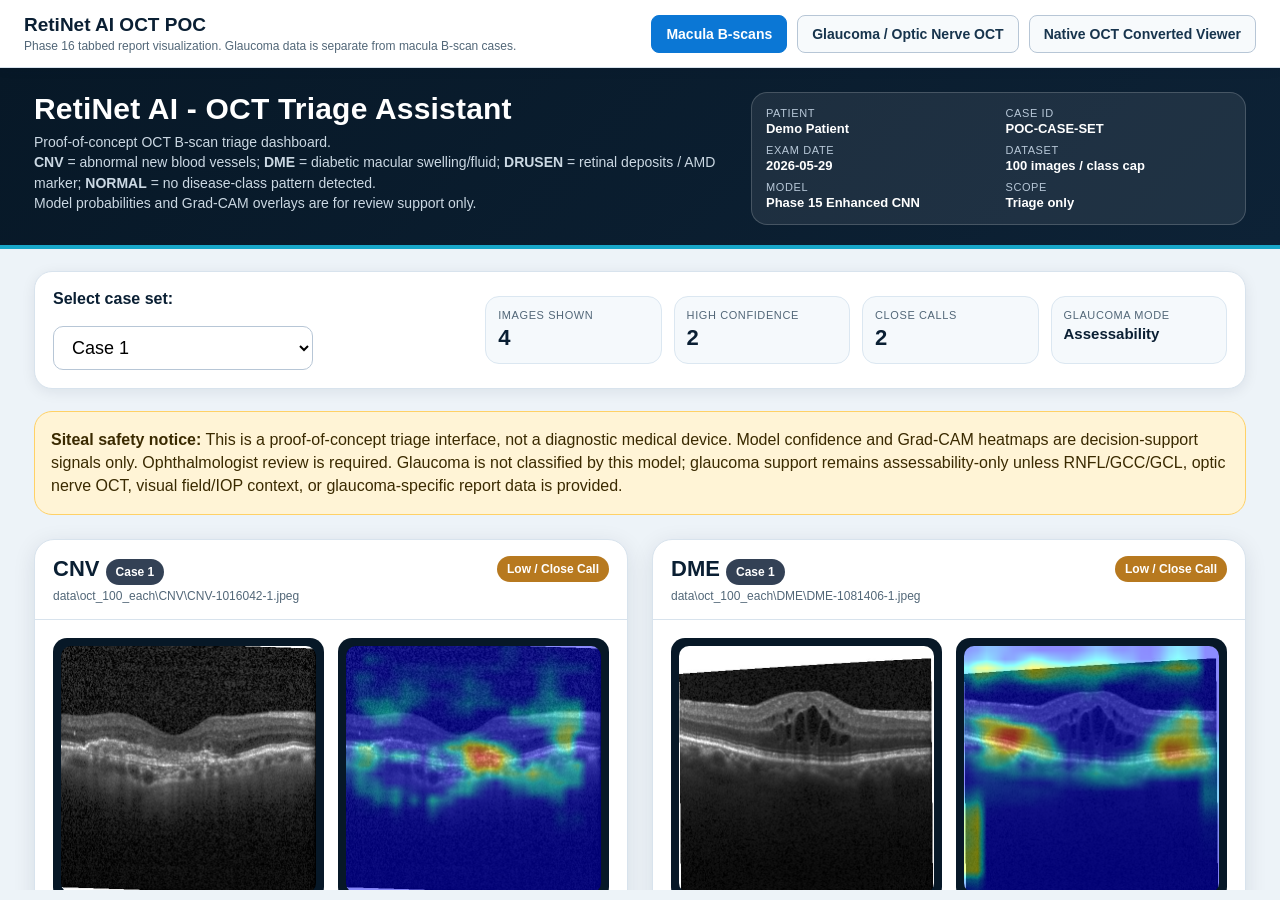
==== commit 00656684: "Fix native OCT viewer tab layout" ====
--- a/index.html
+++ b/index.html
@@ -232,6 +232,18 @@
     .macula-frame { height:calc(100vh - 126px); }
 }
 
+.top-inner {
+    flex-wrap: wrap !important;
+    row-gap: 12px;
+    padding-bottom: 14px !important;
+}
+.tabs {
+    flex-wrap: wrap !important;
+    gap: 10px !important;
+}
+.tab-button {
+    white-space: nowrap;
+}
 .viewer-layout {
     display: flex;
     gap: 24px;
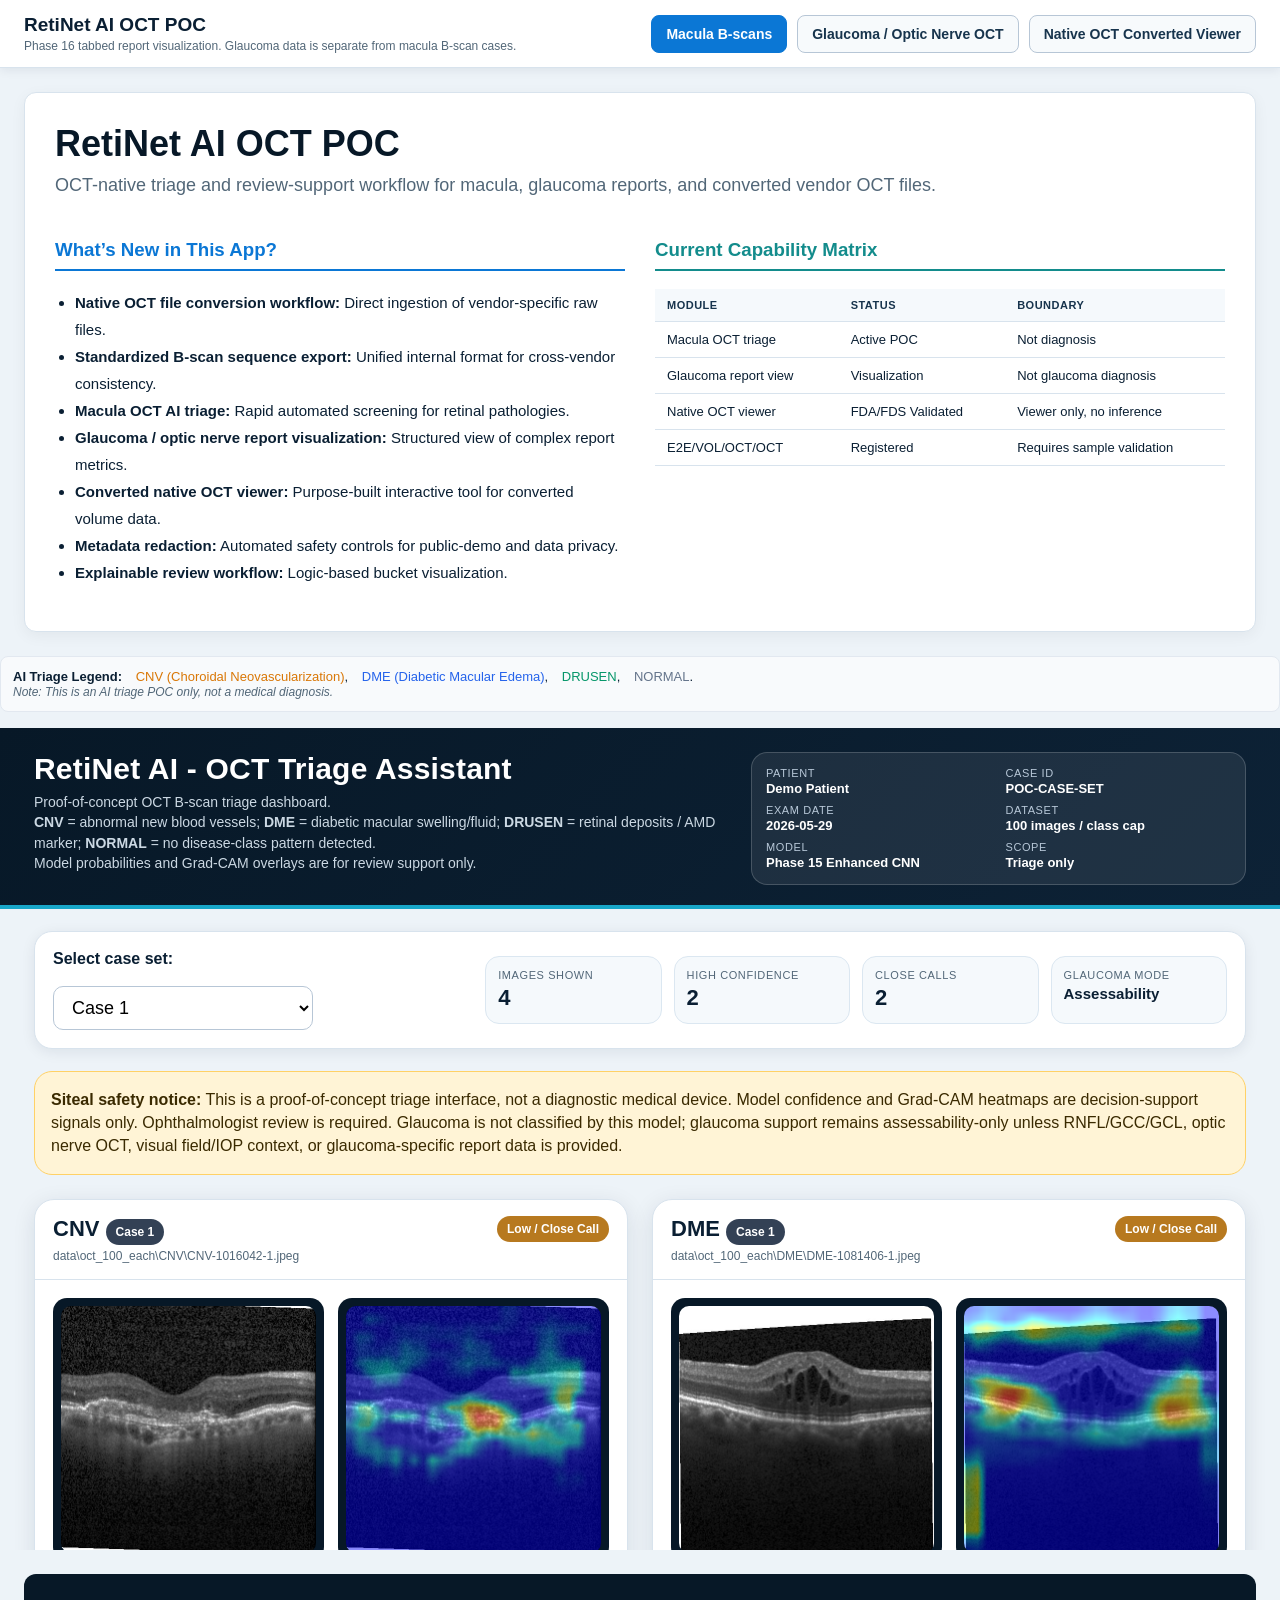
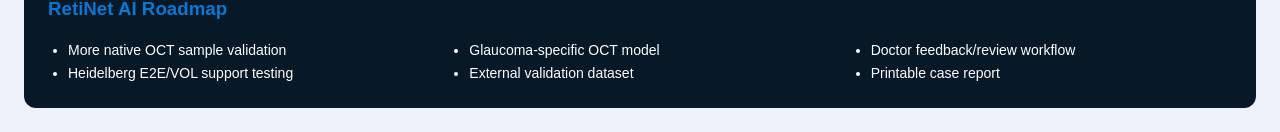
==== commit c6404067: "Add product polish and differentiator sections" ====
--- a/index.html
+++ b/index.html
@@ -329,7 +329,50 @@
 </div>
 
 <main>
+    
+    <div class="glaucoma-shell" style="padding-bottom:0;">
+        <div style="background:white; border:1px solid var(--line); border-radius:12px; padding:30px; margin-bottom:24px; box-shadow:0 4px 15px rgba(0,0,0,0.05);">
+            <h1 style="margin:0; font-size:36px; color:var(--navy);">RetiNet AI OCT POC</h1>
+            <p style="font-size:18px; color:var(--muted); margin:10px 0 24px 0;">OCT-native triage and review-support workflow for macula, glaucoma reports, and converted vendor OCT files.</p>
+            
+            <div style="display:grid; grid-template-columns:1fr 1fr; gap:30px;">
+                <div>
+                    <h3 style="color:var(--blue); border-bottom:2px solid var(--blue); padding-bottom:8px;">What’s New in This App?</h3>
+                    <ul style="line-height:1.8; font-size:15px; padding-left:20px;">
+                        <li><strong>Native OCT file conversion workflow:</strong> Direct ingestion of vendor-specific raw files.</li>
+                        <li><strong>Standardized B-scan sequence export:</strong> Unified internal format for cross-vendor consistency.</li>
+                        <li><strong>Macula OCT AI triage:</strong> Rapid automated screening for retinal pathologies.</li>
+                        <li><strong>Glaucoma / optic nerve report visualization:</strong> Structured view of complex report metrics.</li>
+                        <li><strong>Converted native OCT viewer:</strong> Purpose-built interactive tool for converted volume data.</li>
+                        <li><strong>Metadata redaction:</strong> Automated safety controls for public-demo and data privacy.</li>
+                        <li><strong>Explainable review workflow:</strong> Logic-based bucket visualization.</li>
+                    </ul>
+                </div>
+                <div>
+                    <h3 style="color:var(--teal); border-bottom:2px solid var(--teal); padding-bottom:8px;">Current Capability Matrix</h3>
+                    <table style="min-width:100%; font-size:14px;">
+                        <tr style="background:#f5f9fc;"><th>Module</th><th>Status</th><th>Boundary</th></tr>
+                        <tr><td>Macula OCT triage</td><td>Active POC</td><td>Not diagnosis</td></tr>
+                        <tr><td>Glaucoma report view</td><td>Visualization</td><td>Not glaucoma diagnosis</td></tr>
+                        <tr><td>Native OCT viewer</td><td>FDA/FDS Validated</td><td>Viewer only, no inference</td></tr>
+                        <tr><td>E2E/VOL/OCT/OCT</td><td>Registered</td><td>Requires sample validation</td></tr>
+                    </table>
+                </div>
+            </div>
+        </div>
+    </div>
+    
     <section class="tab-panel active" id="panel-macula" aria-labelledby="tab-macula">
+        
+    <div style="background:#f8fafc; border:1px solid #e2e8f0; border-radius:8px; padding:12px; margin-bottom:16px; font-size:13px;">
+        <strong>AI Triage Legend:</strong> 
+        <span style="color:#d97706; margin-left:10px;">CNV (Choroidal Neovascularization)</span>, 
+        <span style="color:#2563eb; margin-left:10px;">DME (Diabetic Macular Edema)</span>, 
+        <span style="color:#059669; margin-left:10px;">DRUSEN</span>, 
+        <span style="color:#64748b; margin-left:10px;">NORMAL</span>.
+        <br><i style="color:var(--muted); font-size:12px;">Note: This is an AI triage POC only, not a medical diagnosis.</i>
+    </div>
+    
         <iframe class="macula-frame" src="macula_bscans.html" title="Macula B-scans Phase 15 dashboard"></iframe>
     </section>
     <section class="tab-panel" id="panel-glaucoma" aria-labelledby="tab-glaucoma">
@@ -338,7 +381,10 @@
         <div class="section-header">
             <div>
                 <h1>Glaucoma / Optic Nerve OCT</h1>
+                
+                <p style="color:#b91c1c; font-weight:bold; margin-top:8px;">Glaucoma AI model not yet trained. This tab visualizes de-identified optic nerve/OCT report fields only.</p>
                 <p>Report-style source records rendered separately from the macula B-scan dashboard.</p>
+    
             </div>
             <div class="flag-stack">
                 <span>triage_only_not_diagnosis=true</span>
@@ -535,6 +581,23 @@
 
             <div class="safety-alert">This native OCT viewer displays converted, de-identified B-scan preview images only. It does not display raw vendor files, full metadata, or diagnosis. Ophthalmologist review is required.</div>
 
+            
+            <div style="background:white; border:1px solid var(--line); border-radius:8px; padding:16px; margin-bottom:16px; display:flex; justify-content:space-between; align-items:center;">
+                <div style="flex-grow:1;">
+                    <strong>Vendor Support Matrix:</strong>
+                    <div style="display:flex; gap:15px; margin-top:8px; font-size:12px;">
+                        <span><b style="color:var(--green);">FDA Topcon:</b> validated</span>
+                        <span><b style="color:var(--green);">FDS Topcon:</b> validated</span>
+                        <span><b>E2E Heidelberg:</b> registered, sample needed</span>
+                        <span><b>VOL Heidelberg/Spectralis:</b> registered, sample needed</span>
+                        <span><b>OCT ambiguous:</b> registered, sample needed</span>
+                    </div>
+                </div>
+                <div style="background:#ecfdf5; color:#065f46; border:1px solid #10b981; border-radius:20px; padding:6px 14px; font-weight:bold; font-size:12px;">
+                    Native conversion validated for public Topcon FDA/FDS samples
+                </div>
+            </div>
+    
             <div class="viewer-layout">
                 <div class="case-sidebar">
                     <h3>Converted Cases</h3>
@@ -549,6 +612,27 @@
             </div>
         </div>
     </section>
+    
+    
+    <div class="glaucoma-shell" style="padding-top:0;">
+        <div style="background:#071827; color:white; border-radius:12px; padding:24px; margin-top:24px;">
+            <h3 style="margin-top:0; color:var(--blue);">RetiNet AI Roadmap</h3>
+            <div style="display:grid; grid-template-columns:repeat(3, 1fr); gap:20px; font-size:14px;">
+                <ul style="margin:0; padding-left:20px; line-height:1.6;">
+                    <li>More native OCT sample validation</li>
+                    <li>Heidelberg E2E/VOL support testing</li>
+                </ul>
+                <ul style="margin:0; padding-left:20px; line-height:1.6;">
+                    <li>Glaucoma-specific OCT model</li>
+                    <li>External validation dataset</li>
+                </ul>
+                <ul style="margin:0; padding-left:20px; line-height:1.6;">
+                    <li>Doctor feedback/review workflow</li>
+                    <li>Printable case report</li>
+                </ul>
+            </div>
+        </div>
+    </div>
     
     </main>
 
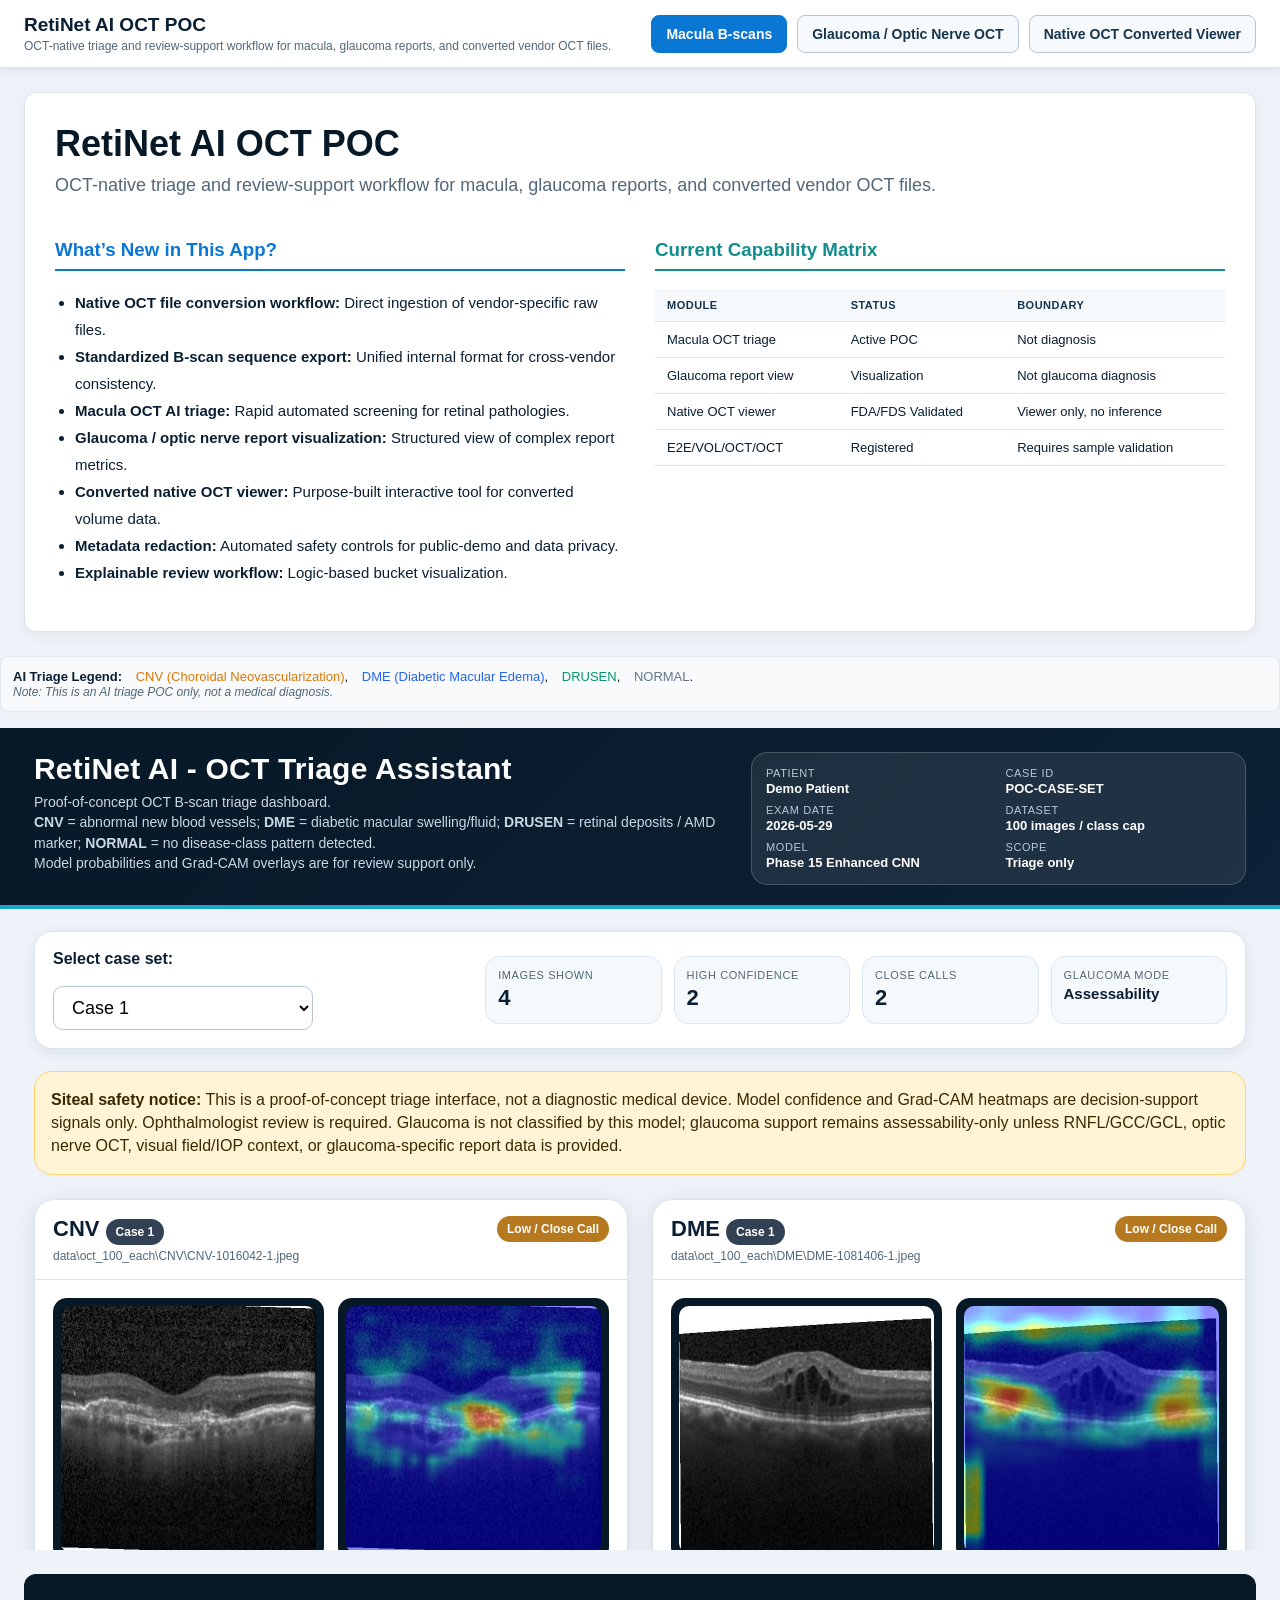
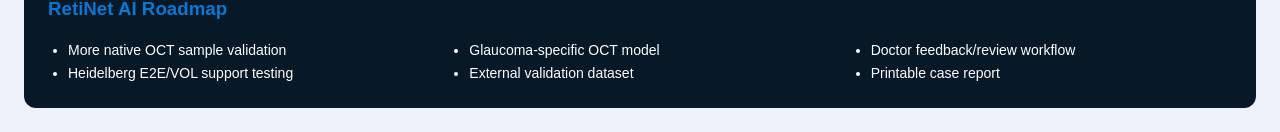
==== commit 30b50a55: "Patch final public header labels" ====
--- a/index.html
+++ b/index.html
@@ -3,7 +3,7 @@
 <head>
 <meta charset="utf-8">
 <meta name="viewport" content="width=device-width, initial-scale=1">
-<title>RetiNet AI OCT POC - Phase 16</title>
+<title>RetiNet AI OCT POC</title>
 <style>
 :root {
     --ink:#0a1f33;
@@ -318,7 +318,7 @@
     <div class="top-inner">
         <div class="brand-block">
             <strong>RetiNet AI OCT POC</strong>
-            <span>Phase 16 tabbed report visualization. Glaucoma data is separate from macula B-scan cases.</span>
+            <span>OCT-native triage and review-support workflow for macula, glaucoma reports, and converted vendor OCT files.</span>
         </div>
         <nav class="tabs" aria-label="RetiNet OCT dashboard sections">
             <button class="tab-button active" id="tab-macula" data-tab="macula" type="button">Macula B-scans</button>
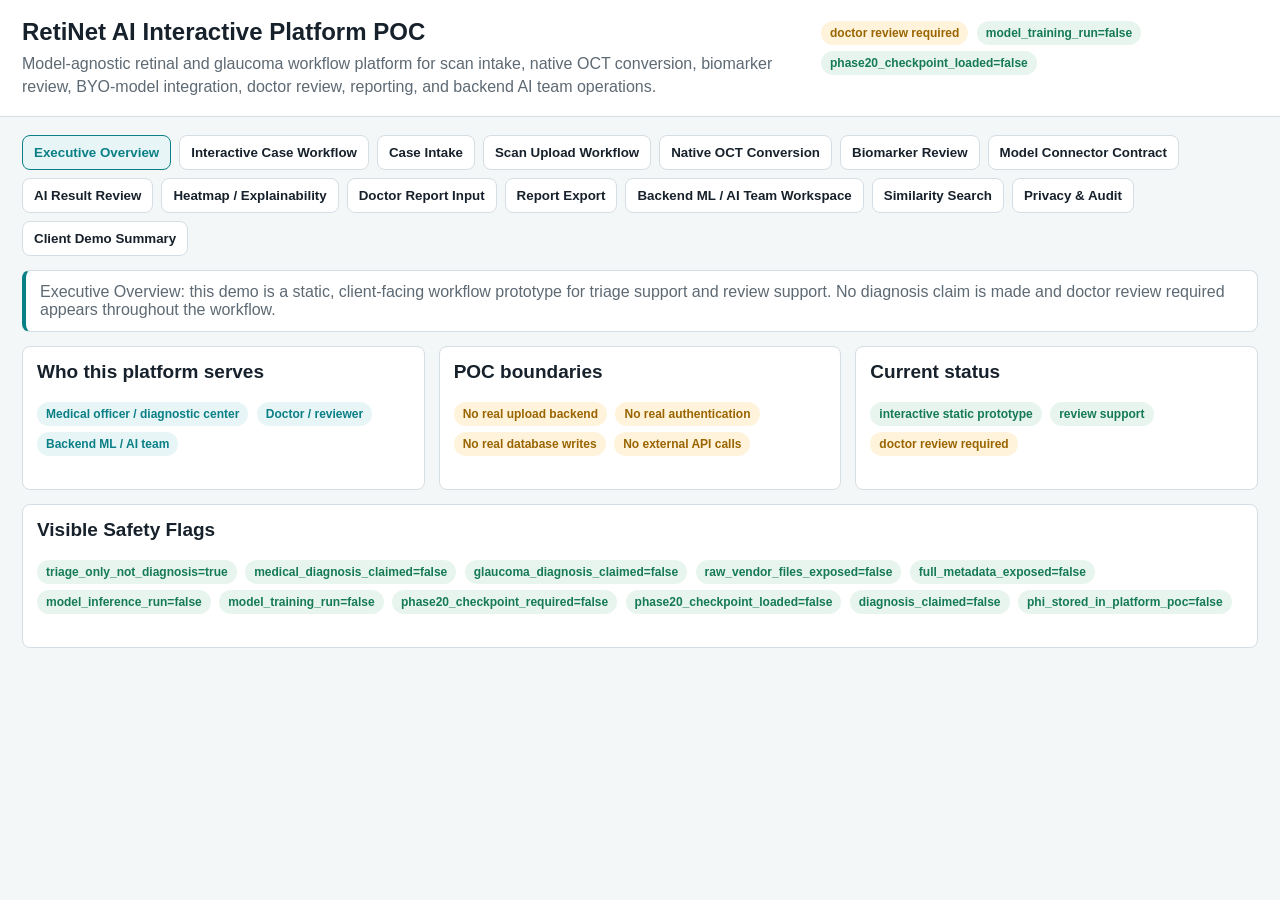
==== commit edbe95da: "Publish interactive retinal glaucoma platform demo" ====
--- a/index.html
+++ b/index.html
@@ -1,22 +1,24 @@
-﻿<!DOCTYPE html>
-<html>
+<!DOCTYPE html>
+<html lang="en">
 <head>
 <meta charset="utf-8">
 <meta name="viewport" content="width=device-width, initial-scale=1">
-<title>RetiNet AI OCT POC</title>
+<title>RetiNet AI Interactive Platform POC</title>
 <style>
 :root {
-    --ink:#0a1f33;
-    --navy:#071827;
-    --blue:#0b77d5;
-    --teal:#138c8c;
-    --green:#0b8f62;
-    --amber:#b7791f;
-    --red:#b91c1c;
-    --bg:#edf3f8;
-    --card:#ffffff;
-    --muted:#526778;
-    --line:#d8e3ed;
+    --bg:#f4f7f8;
+    --panel:#ffffff;
+    --ink:#17212b;
+    --muted:#5d6973;
+    --line:#d5dee4;
+    --teal:#0a7f86;
+    --green:#157a55;
+    --amber:#9a6400;
+    --red:#ad2f28;
+    --soft-teal:#e7f5f6;
+    --soft-green:#e8f5ee;
+    --soft-amber:#fff4db;
+    --soft-red:#fff0ef;
 }
 * { box-sizing:border-box; }
 body {
@@ -25,787 +27,852 @@
     background:var(--bg);
     color:var(--ink);
 }
-.topbar {
-    background:#ffffff;
+header {
+    background:var(--panel);
     border-bottom:1px solid var(--line);
-    box-shadow:0 2px 10px rgba(10,30,50,0.08);
+    padding:18px 22px;
     position:sticky;
     top:0;
-    z-index:20;
-}
-.top-inner {
+    z-index:10;
+}
+.header-inner {
+    max-width:1500px;
+    margin:0 auto;
     display:flex;
     justify-content:space-between;
-    align-items:center;
-    gap:20px;
-    padding:14px 24px 12px 24px;
-}
-.brand-block strong {
-    display:block;
-    font-size:19px;
-    font-weight:900;
-}
-.brand-block span {
-    display:block;
-    color:var(--muted);
-    font-size:12px;
-    margin-top:3px;
-}
-.tabs {
-    display:flex;
-    gap:8px;
-    flex-wrap:wrap;
-}
+    align-items:flex-start;
+    gap:18px;
+}
+h1 { margin:0; font-size:24px; }
+.subtitle { color:var(--muted); margin:6px 0 0; max-width:980px; line-height:1.45; }
+main { max-width:1500px; margin:0 auto; padding:18px 22px 40px; }
+.tabs { display:flex; flex-wrap:wrap; gap:8px; margin-bottom:14px; }
 .tab-button {
-    border:1px solid #b7c6d6;
-    background:#f7fafc;
-    color:#17344d;
-    padding:10px 14px;
+    border:1px solid var(--line);
     border-radius:8px;
-    font-size:14px;
-    font-weight:800;
+    background:var(--panel);
+    color:var(--ink);
+    font-weight:700;
+    padding:9px 11px;
     cursor:pointer;
 }
-.tab-button.active {
-    background:var(--blue);
-    color:white;
-    border-color:var(--blue);
-}
+.tab-button.active { border-color:var(--teal); background:var(--soft-teal); color:var(--teal); }
 .tab-panel { display:none; }
 .tab-panel.active { display:block; }
-.macula-frame {
-    width:100%;
-    height:calc(100vh - 78px);
-    min-height:720px;
-    border:0;
-    display:block;
-    background:white;
-}
-.glaucoma-shell {
-    padding:24px;
-    max-width:1480px;
-    margin:0 auto;
-}
-.section-header {
-    display:flex;
-    justify-content:space-between;
-    gap:18px;
-    align-items:flex-start;
-    margin-bottom:16px;
-}
-.section-header h1 {
-    margin:0;
-    font-size:28px;
-    letter-spacing:0;
-}
-.section-header p {
-    margin:5px 0 0 0;
-    color:var(--muted);
-    font-size:14px;
-}
-.flag-stack {
-    display:flex;
-    flex-direction:column;
-    gap:6px;
-    align-items:flex-end;
-}
-.flag-stack span {
-    border:1px solid #b7c6d6;
-    border-radius:8px;
-    padding:6px 9px;
-    background:white;
-    color:#17344d;
-    font-size:12px;
-    font-weight:800;
-}
-.safety-alert {
-    border:1px solid #f0c36a;
-    background:#fff7e6;
-    color:#5f3b00;
-    padding:14px 16px;
-    border-radius:8px;
-    font-size:14px;
-    line-height:1.45;
-    margin-bottom:16px;
-}
-.summary-grid {
-    display:grid;
-    grid-template-columns:repeat(6, minmax(150px, 1fr));
-    gap:12px;
-    margin-bottom:16px;
-}
-.metric {
-    background:white;
-    border:1px solid var(--line);
-    border-radius:8px;
-    padding:13px;
-    min-height:82px;
-}
-.metric.wide { grid-column:span 2; }
-.metric-label {
-    color:var(--muted);
-    font-size:11px;
-    text-transform:uppercase;
-    letter-spacing:.6px;
-}
-.metric-value {
-    font-size:25px;
-    font-weight:900;
-    margin-top:5px;
-}
-.metric-value.small {
-    font-size:17px;
-    line-height:1.25;
-}
-.note-panel {
-    background:white;
+.grid { display:grid; gap:14px; }
+.two { grid-template-columns:minmax(320px, .9fr) minmax(520px, 1.5fr); }
+.three { grid-template-columns:repeat(3, minmax(220px, 1fr)); }
+.four { grid-template-columns:repeat(4, minmax(170px, 1fr)); }
+.panel {
+    background:var(--panel);
     border:1px solid var(--line);
     border-radius:8px;
     padding:14px;
-    margin-bottom:12px;
-    line-height:1.45;
-    font-size:14px;
-}
-.note-panel.compact {
+}
+.panel h2 { margin:0 0 10px; font-size:19px; }
+.panel h3 { margin:10px 0 8px; font-size:15px; }
+.notice {
+    border-left:4px solid var(--teal);
+    background:#fff;
+    border-radius:8px;
+    border-top:1px solid var(--line);
+    border-right:1px solid var(--line);
+    border-bottom:1px solid var(--line);
+    padding:12px 14px;
+    color:var(--muted);
+    margin-bottom:14px;
+}
+.pill {
+    display:inline-block;
+    border-radius:999px;
+    padding:5px 9px;
+    margin:3px 4px 3px 0;
+    background:#eef2f4;
+    color:var(--muted);
     font-size:12px;
-    color:#17344d;
-}
-.note-panel code {
-    white-space:normal;
-    overflow-wrap:anywhere;
-}
-.table-wrap {
-    background:white;
+    font-weight:800;
+}
+.pill.good { background:var(--soft-green); color:var(--green); }
+.pill.warn { background:var(--soft-amber); color:var(--amber); }
+.pill.red { background:var(--soft-red); color:var(--red); }
+.pill.neutral { background:var(--soft-teal); color:var(--teal); }
+.metric {
     border:1px solid var(--line);
     border-radius:8px;
+    padding:12px;
+    background:#fbfcfd;
+}
+.metric-label { color:var(--muted); text-transform:uppercase; font-size:11px; font-weight:800; letter-spacing:.04em; }
+.metric-value { font-size:21px; font-weight:900; margin-top:5px; }
+table { width:100%; border-collapse:collapse; font-size:13px; }
+th, td { border-bottom:1px solid var(--line); padding:8px; text-align:left; vertical-align:top; }
+th { color:var(--muted); background:#f8fafb; font-size:12px; }
+.table-wrap { overflow-x:auto; }
+.workflow-buttons { display:flex; flex-wrap:wrap; gap:8px; }
+.workflow-button {
+    border:1px solid var(--line);
+    background:#fbfcfd;
+    border-radius:8px;
+    padding:10px 12px;
+    cursor:pointer;
+    font-weight:800;
+}
+.workflow-button.done { background:var(--soft-green); color:var(--green); border-color:#b8dec9; }
+.workflow-button.active { background:var(--soft-teal); color:var(--teal); border-color:#b8dfe4; }
+.case-button {
+    width:100%;
+    border:1px solid var(--line);
+    background:#fbfcfd;
+    border-radius:8px;
+    padding:10px;
+    margin-bottom:8px;
+    text-align:left;
+    cursor:pointer;
+}
+.case-button.active { border-color:var(--teal); background:var(--soft-teal); }
+.timeline { display:grid; gap:8px; max-height:360px; overflow:auto; }
+.timeline-item { border-left:3px solid var(--teal); padding:7px 0 7px 10px; background:#fbfcfd; }
+.mono { font-family:Consolas, Monaco, monospace; font-size:12px; word-break:break-all; }
+.codebox {
+    background:#111820;
+    color:#eef6f7;
+    border-radius:8px;
+    padding:12px;
     overflow:auto;
-}
-table {
+    white-space:pre;
+    font-family:Consolas, Monaco, monospace;
+    font-size:12px;
+    line-height:1.5;
+}
+.image-grid { display:grid; grid-template-columns:repeat(2, minmax(240px, 1fr)); gap:12px; }
+.image-box {
+    min-height:210px;
+    border-radius:8px;
+    border:1px solid var(--line);
+    background:#111820;
+    display:flex;
+    align-items:center;
+    justify-content:center;
+    color:#d8e3e8;
+    overflow:hidden;
+}
+.image-box img { display:block; width:100%; height:auto; }
+input, textarea, select {
     width:100%;
-    border-collapse:collapse;
-    min-width:980px;
-}
-th, td {
-    padding:10px 12px;
-    border-bottom:1px solid var(--line);
-    text-align:left;
-    vertical-align:top;
-    font-size:13px;
-}
-th {
-    position:sticky;
-    top:0;
-    background:#f5f9fc;
-    color:#17344d;
-    font-size:11px;
-    text-transform:uppercase;
-    letter-spacing:.5px;
-    z-index:2;
-}
-.bucket {
-    display:inline-block;
-    border-radius:8px;
-    padding:5px 8px;
-    font-weight:900;
-    white-space:nowrap;
-    font-size:12px;
-}
-.bucket-normal { background:#e6f5ef; color:#07553d; }
-.bucket-borderline { background:#fff0cf; color:#6c4300; }
-.bucket-abnormal { background:#fde8e8; color:#8b1515; }
-.bucket-unknown { background:#edf2f7; color:#334155; }
-.empty-state {
-    padding:24px;
-    background:white;
     border:1px solid var(--line);
     border-radius:8px;
-    color:var(--muted);
-}
-@media (max-width:900px) {
-    .top-inner, .section-header {
-        flex-direction:column;
-        align-items:stretch;
-    }
-    .flag-stack { align-items:flex-start; }
-    .summary-grid { grid-template-columns:repeat(2, minmax(130px, 1fr)); }
-    .metric.wide { grid-column:span 2; }
-    .macula-frame { height:calc(100vh - 126px); }
-}
-
-.top-inner {
-    flex-wrap: wrap !important;
-    row-gap: 12px;
-    padding-bottom: 14px !important;
-}
-.tabs {
-    flex-wrap: wrap !important;
-    gap: 10px !important;
-}
-.tab-button {
-    white-space: nowrap;
-}
-.viewer-layout {
-    display: flex;
-    gap: 24px;
-    margin-top: 16px;
-}
-.case-sidebar {
-    width: 300px;
-    background: white;
-    border: 1px solid var(--line);
-    border-radius: 8px;
-    padding: 16px;
-    flex-shrink: 0;
-}
-.case-sidebar h3 {
-    margin-top: 0;
-    font-size: 16px;
-    border-bottom: 1px solid var(--line);
-    padding-bottom: 8px;
-}
-.case-item {
-    padding: 10px;
-    border-radius: 6px;
-    cursor: pointer;
-    font-size: 13px;
-    margin-bottom: 4px;
-    border: 1px solid transparent;
-}
-.case-item:hover {
-    background: #f0f4f8;
-}
-.case-item.active {
-    background: var(--blue);
-    color: white;
-    border-color: var(--blue);
-}
-.viewer-main {
-    flex-grow: 1;
-}
-.bscan-grid {
-    display: grid;
-    grid-template-columns: repeat(auto-fill, minmax(200px, 1fr));
-    gap: 12px;
-    margin-top: 16px;
-}
-.bscan-card {
-    background: white;
-    border: 1px solid var(--line);
-    border-radius: 8px;
-    padding: 8px;
-}
-.bscan-card img {
-    width: 100%;
-    height: auto;
-    display: block;
-    border-radius: 4px;
-}
-.bscan-label {
-    font-size: 11px;
-    color: var(--muted);
-    margin-top: 5px;
-    text-align: center;
-}
-@media (max-width: 900px) {
-    .viewer-layout { flex-direction: column; }
-    .case-sidebar { width: 100%; }
-}
-    
+    padding:9px;
+    font-family:inherit;
+    background:#fff;
+}
+textarea { min-height:84px; resize:vertical; }
+.small { color:var(--muted); font-size:12px; line-height:1.45; }
+@media (max-width:980px) {
+    .header-inner, .two, .three, .four, .image-grid { grid-template-columns:1fr; flex-direction:column; }
+}
 </style>
 </head>
 <body>
-<div class="topbar">
-    <div class="top-inner">
-        <div class="brand-block">
-            <strong>RetiNet AI OCT POC</strong>
-            <span>OCT-native triage and review-support workflow for macula, glaucoma reports, and converted vendor OCT files.</span>
+<header>
+    <div class="header-inner">
+        <div>
+            <h1>RetiNet AI Interactive Platform POC</h1>
+            <p class="subtitle">Model-agnostic retinal and glaucoma workflow platform for scan intake, native OCT conversion, biomarker review, BYO-model integration, doctor review, reporting, and backend AI team operations.</p>
         </div>
-        <nav class="tabs" aria-label="RetiNet OCT dashboard sections">
-            <button class="tab-button active" id="tab-macula" data-tab="macula" type="button">Macula B-scans</button>
-            <button class="tab-button" id="tab-glaucoma" data-tab="glaucoma" type="button">Glaucoma / Optic Nerve OCT</button>
-            <button class="tab-button" id="tab-native" data-tab="native" type="button">Native OCT Converted Viewer</button>
-        </nav>
+        <div><span class="pill warn">doctor review required</span> <span class="pill good">model_training_run=false</span> <span class="pill good">phase20_checkpoint_loaded=false</span></div>
     </div>
-</div>
-
+</header>
 <main>
-    
-    <div class="glaucoma-shell" style="padding-bottom:0;">
-        <div style="background:white; border:1px solid var(--line); border-radius:12px; padding:30px; margin-bottom:24px; box-shadow:0 4px 15px rgba(0,0,0,0.05);">
-            <h1 style="margin:0; font-size:36px; color:var(--navy);">RetiNet AI OCT POC</h1>
-            <p style="font-size:18px; color:var(--muted); margin:10px 0 24px 0;">OCT-native triage and review-support workflow for macula, glaucoma reports, and converted vendor OCT files.</p>
-            
-            <div style="display:grid; grid-template-columns:1fr 1fr; gap:30px;">
-                <div>
-                    <h3 style="color:var(--blue); border-bottom:2px solid var(--blue); padding-bottom:8px;">What’s New in This App?</h3>
-                    <ul style="line-height:1.8; font-size:15px; padding-left:20px;">
-                        <li><strong>Native OCT file conversion workflow:</strong> Direct ingestion of vendor-specific raw files.</li>
-                        <li><strong>Standardized B-scan sequence export:</strong> Unified internal format for cross-vendor consistency.</li>
-                        <li><strong>Macula OCT AI triage:</strong> Rapid automated screening for retinal pathologies.</li>
-                        <li><strong>Glaucoma / optic nerve report visualization:</strong> Structured view of complex report metrics.</li>
-                        <li><strong>Converted native OCT viewer:</strong> Purpose-built interactive tool for converted volume data.</li>
-                        <li><strong>Metadata redaction:</strong> Automated safety controls for public-demo and data privacy.</li>
-                        <li><strong>Explainable review workflow:</strong> Logic-based bucket visualization.</li>
-                    </ul>
-                </div>
-                <div>
-                    <h3 style="color:var(--teal); border-bottom:2px solid var(--teal); padding-bottom:8px;">Current Capability Matrix</h3>
-                    <table style="min-width:100%; font-size:14px;">
-                        <tr style="background:#f5f9fc;"><th>Module</th><th>Status</th><th>Boundary</th></tr>
-                        <tr><td>Macula OCT triage</td><td>Active POC</td><td>Not diagnosis</td></tr>
-                        <tr><td>Glaucoma report view</td><td>Visualization</td><td>Not glaucoma diagnosis</td></tr>
-                        <tr><td>Native OCT viewer</td><td>FDA/FDS Validated</td><td>Viewer only, no inference</td></tr>
-                        <tr><td>E2E/VOL/OCT/OCT</td><td>Registered</td><td>Requires sample validation</td></tr>
-                    </table>
-                </div>
-            </div>
+    <nav class="tabs"><button class="tab-button active" data-tab="0" type="button">Executive Overview</button>
+<button class="tab-button" data-tab="1" type="button">Interactive Case Workflow</button>
+<button class="tab-button" data-tab="2" type="button">Case Intake</button>
+<button class="tab-button" data-tab="3" type="button">Scan Upload Workflow</button>
+<button class="tab-button" data-tab="4" type="button">Native OCT Conversion</button>
+<button class="tab-button" data-tab="5" type="button">Biomarker Review</button>
+<button class="tab-button" data-tab="6" type="button">Model Connector Contract</button>
+<button class="tab-button" data-tab="7" type="button">AI Result Review</button>
+<button class="tab-button" data-tab="8" type="button">Heatmap / Explainability</button>
+<button class="tab-button" data-tab="9" type="button">Doctor Report Input</button>
+<button class="tab-button" data-tab="10" type="button">Report Export</button>
+<button class="tab-button" data-tab="11" type="button">Backend ML / AI Team Workspace</button>
+<button class="tab-button" data-tab="12" type="button">Similarity Search</button>
+<button class="tab-button" data-tab="13" type="button">Privacy &amp; Audit</button>
+<button class="tab-button" data-tab="14" type="button">Client Demo Summary</button></nav>
+
+    <section class="tab-panel active" data-panel="0">
+        <div class="notice">Executive Overview: this demo is a static, client-facing workflow prototype for triage support and review support. No diagnosis claim is made and doctor review required appears throughout the workflow.</div>
+        <div class="grid three">
+            <div class="panel"><h2>Who this platform serves</h2><p><span class="pill neutral">Medical officer / diagnostic center</span> <span class="pill neutral">Doctor / reviewer</span> <span class="pill neutral">Backend ML / AI team</span></p></div>
+            <div class="panel"><h2>POC boundaries</h2><p><span class="pill warn">No real upload backend</span> <span class="pill warn">No real authentication</span> <span class="pill warn">No real database writes</span> <span class="pill warn">No external API calls</span></p></div>
+            <div class="panel"><h2>Current status</h2><p><span class="pill good">interactive static prototype</span> <span class="pill good">review support</span> <span class="pill warn">doctor review required</span></p></div>
         </div>
-    </div>
-    
-    <section class="tab-panel active" id="panel-macula" aria-labelledby="tab-macula">
-        
-    <div style="background:#f8fafc; border:1px solid #e2e8f0; border-radius:8px; padding:12px; margin-bottom:16px; font-size:13px;">
-        <strong>AI Triage Legend:</strong> 
-        <span style="color:#d97706; margin-left:10px;">CNV (Choroidal Neovascularization)</span>, 
-        <span style="color:#2563eb; margin-left:10px;">DME (Diabetic Macular Edema)</span>, 
-        <span style="color:#059669; margin-left:10px;">DRUSEN</span>, 
-        <span style="color:#64748b; margin-left:10px;">NORMAL</span>.
-        <br><i style="color:var(--muted); font-size:12px;">Note: This is an AI triage POC only, not a medical diagnosis.</i>
-    </div>
-    
-        <iframe class="macula-frame" src="macula_bscans.html" title="Macula B-scans Phase 15 dashboard"></iframe>
-    </section>
-    <section class="tab-panel" id="panel-glaucoma" aria-labelledby="tab-glaucoma">
-        
-    <section class="glaucoma-shell">
-        <div class="section-header">
-            <div>
-                <h1>Glaucoma / Optic Nerve OCT</h1>
-                
-                <p style="color:#b91c1c; font-weight:bold; margin-top:8px;">Glaucoma AI model not yet trained. This tab visualizes de-identified optic nerve/OCT report fields only.</p>
-                <p>Report-style source records rendered separately from the macula B-scan dashboard.</p>
-    
-            </div>
-            <div class="flag-stack">
-                <span>triage_only_not_diagnosis=true</span>
-                <span>medical_diagnosis_claimed=false</span>
-            </div>
+        <div class="panel" style="margin-top:14px;"><h2>Visible Safety Flags</h2><p><span class="pill good">triage_only_not_diagnosis=true</span> <span class="pill good">medical_diagnosis_claimed=false</span> <span class="pill good">glaucoma_diagnosis_claimed=false</span> <span class="pill good">raw_vendor_files_exposed=false</span> <span class="pill good">full_metadata_exposed=false</span> <span class="pill good">model_inference_run=false</span> <span class="pill good">model_training_run=false</span> <span class="pill good">phase20_checkpoint_required=false</span> <span class="pill good">phase20_checkpoint_loaded=false</span> <span class="pill good">diagnosis_claimed=false</span> <span class="pill good">phi_stored_in_platform_poc=false</span></p></div>
+    </section>
+
+    <section class="tab-panel" data-panel="1">
+        <div class="grid two">
+            <div class="panel"><h2>Interactive Case Workflow</h2><p class="small">Click each mock workflow action. Buttons update workflow status, selected case state, timeline, audit log, and status badges in the browser only.</p><div class="workflow-buttons"><button class="workflow-button" type="button" data-step="Start Intake">Start Intake</button>
+<button class="workflow-button" type="button" data-step="Validate Scan">Validate Scan</button>
+<button class="workflow-button" type="button" data-step="Convert Native OCT">Convert Native OCT</button>
+<button class="workflow-button" type="button" data-step="Review Biomarkers">Review Biomarkers</button>
+<button class="workflow-button" type="button" data-step="Select AI Tasks">Select AI Tasks</button>
+<button class="workflow-button" type="button" data-step="Generate BYOM Request">Generate BYOM Request</button>
+<button class="workflow-button" type="button" data-step="Import BYOM Response">Import BYOM Response</button>
+<button class="workflow-button" type="button" data-step="Review Heatmap">Review Heatmap</button>
+<button class="workflow-button" type="button" data-step="Add Doctor Note">Add Doctor Note</button>
+<button class="workflow-button" type="button" data-step="Override AI Result">Override AI Result</button>
+<button class="workflow-button" type="button" data-step="Sign Report">Sign Report</button>
+<button class="workflow-button" type="button" data-step="Export Report">Export Report</button></div></div>
+            <div class="panel"><h2>Workflow Status</h2><div id="workflow-metrics" class="grid three"></div><h3>Visible Status Badges</h3><div id="workflow-badges"></div></div>
         </div>
-
-        <div class="safety-alert">This glaucoma section is for report visualization and risk-support only. It is not a glaucoma diagnosis. Ophthalmologist review is required. The glaucoma report is separate from the macula B-scan case unless patient matching is explicitly available.</div>
-
-        <div class="summary-grid">
-            <div class="metric">
-                <div class="metric-label">Records displayed</div>
-                <div class="metric-value">100</div>
-            </div>
-            <div class="metric">
-                <div class="metric-label">Hard record limit</div>
-                <div class="metric-value">100</div>
-            </div>
-            <div class="metric wide">
-                <div class="metric-label">Schema status</div>
-                <div class="metric-value small">unverified source schema</div>
-            </div>
-            
-        <div class="metric">
-            <div class="metric-label">Normal-like</div>
-            <div class="metric-value">50</div>
+        <div class="grid two" style="margin-top:14px;">
+            <div class="panel"><h2>Timeline</h2><div id="workflow-timeline" class="timeline"></div></div>
+            <div class="panel"><h2>Audit Log</h2><div id="workflow-audit" class="timeline"></div></div>
         </div>
-        
-        <div class="metric">
-            <div class="metric-label">Borderline-like</div>
-            <div class="metric-value">0</div>
+    </section>
+
+    <section class="tab-panel" data-panel="2">
+        <div class="grid two">
+            <div class="panel"><h2>Case Intake</h2><p class="small">Mock de-identified case queue. case_hash only; no direct person identifiers are displayed.</p><div id="case-list"></div></div>
+            <div class="panel"><h2>Selected Case State</h2><div id="case-detail"></div></div>
         </div>
-        
-        <div class="metric">
-            <div class="metric-label">Abnormal-like</div>
-            <div class="metric-value">50</div>
+    </section>
+
+    <section class="tab-panel" data-panel="3">
+        <div class="panel"><h2>Scan Upload Workflow</h2><div id="scan-workflow"></div></div>
+    </section>
+
+    <section class="tab-panel" data-panel="4">
+        <div class="grid two">
+            <div class="panel"><h2>Native OCT Conversion</h2><p><span class="pill good">Raw vendor files hidden</span> <span class="pill good">Metadata redacted</span> <span class="pill good">Conversion manifest only</span> <span class="pill good">model_inference_run=false</span></p><div id="vendor-table" class="table-wrap"></div></div>
+            <div class="panel"><h2>Conversion Manifest</h2><div class="codebox" id="conversion-manifest"></div></div>
         </div>
-        
-        <div class="metric">
-            <div class="metric-label">Unknown</div>
-            <div class="metric-value">0</div>
+    </section>
+
+    <section class="tab-panel" data-panel="5">
+        <div class="panel"><h2>Biomarker Review</h2><p><span class="pill good">Macula biomarkers</span> <span class="pill good">Glaucoma / optic nerve biomarkers</span> <span class="pill warn">doctor interpretation required</span></p><div id="biomarker-table"></div></div>
+    </section>
+
+    <section class="tab-panel" data-panel="6">
+        <div class="grid two">
+            <div class="panel"><h2>Model Connector Contract / Bring Your Own Model</h2><p><span class="pill good">Model Connector Contract</span> <span class="pill good">Bring Your Own Model</span></p><h3>Selectable mock tasks</h3><div id="ai-task-list"></div><h3>Safety validation</h3><p><span class="pill good">triage_only_not_diagnosis=true</span> <span class="pill good">medical_diagnosis_claimed=false</span> <span class="pill good">glaucoma_diagnosis_claimed=false</span> <span class="pill good">raw_vendor_files_exposed=false</span> <span class="pill good">full_metadata_exposed=false</span> <span class="pill good">model_inference_run=false</span> <span class="pill good">model_training_run=false</span> <span class="pill good">phase20_checkpoint_required=false</span> <span class="pill good">phase20_checkpoint_loaded=false</span> <span class="pill good">diagnosis_claimed=false</span> <span class="pill good">phi_stored_in_platform_poc=false</span></p></div>
+            <div class="panel"><h2>Connector JSON</h2><h3>Request</h3><div class="codebox" id="connector-request"></div><h3>Response</h3><div class="codebox" id="connector-response"></div></div>
         </div>
-        
+    </section>
+
+    <section class="tab-panel" data-panel="7">
+        <div class="panel"><h2>AI Result Review</h2><p><span class="pill warn">Mock BYOM response only</span> <span class="pill good">not_diagnosis=true</span> <span class="pill warn">doctor review required</span> <span class="pill good">model_training_run=false</span> <span class="pill good">phase20_checkpoint_loaded=false</span></p><div id="ai-result"></div></div>
+    </section>
+
+    <section class="tab-panel" data-panel="8">
+        <div class="panel"><h2>Heatmap / Explainability</h2><p>Explanation support only, not clinical proof.</p><div id="heatmap-panel" class="image-grid"></div></div>
+    </section>
+
+    <section class="tab-panel" data-panel="9">
+        <div class="grid two">
+            <div class="panel"><h2>Doctor Report Input</h2><label>Manual doctor impression field</label><textarea id="doctor-impression">Review support note pending doctor sign-off.</textarea><label>Doctor report upload placeholder</label><input disabled value="Static demo only - no upload backend"><label>Follow-up recommendation</label><select id="follow-up"><option>Routine follow-up</option><option>Earlier review support</option><option>External referral consideration</option></select><label>Review status</label><select id="review-status"><option>pending</option><option>accepted</option><option>overridden</option><option>signed</option></select><label>Override reason required when overridden</label><textarea id="override-reason" placeholder="Required for overridden status"></textarea></div>
+            <div class="panel"><h2>Journal Notes History</h2><div id="journal-notes" class="timeline"></div><h2 style="margin-top:14px;">Medication History</h2><div id="med-history" class="timeline"></div></div>
         </div>
-
-        <div class="note-panel">
-            <b>Rule-based POC bucket:</b> Normal-like, Borderline-like, Abnormal-like, or Unknown are
-            assigned from available dataset labels and simple RNFL/GCC/CDR/IOP threshold cues when columns
-            are recognizable. This is risk-support visualization only and is not a safety model.
-            <br>
-            <b>Source CSV:</b> data\glaucoma_poc\processed\glaucoma_100_records.csv
+    </section>
+
+    <section class="tab-panel" data-panel="10">
+        <div class="panel"><h2>Report Export</h2><p><span class="pill neutral">Draft export</span> <span class="pill warn">Doctor-signed export future placeholder</span> <span class="pill good">JSON / HTML export contract</span> <span class="pill good">No PHI in export</span> <span class="pill warn">Export requires doctor sign-off</span></p><div class="codebox" id="report-export-json"></div></div>
+    </section>
+
+    <section class="tab-panel" data-panel="11">
+        <div class="panel"><h2>Backend ML / AI Team Workspace</h2><p><span class="pill good">SDK / CLI operations</span> <span class="pill good">Audit trail</span></p><div id="workspace-grid" class="grid three"></div></div>
+    </section>
+
+    <section class="tab-panel" data-panel="12">
+        <div class="panel"><h2>Similarity Search</h2><p><span class="pill good">KNN image similarity placeholder</span> <span class="pill good">Hybrid search placeholder</span> <span class="pill neutral">image embeddings</span> <span class="pill neutral">structured biomarkers</span> <span class="pill neutral">redacted report text</span></p><p>Reviewer context only, not diagnosis.</p><div id="similarity-results"></div></div>
+    </section>
+
+    <section class="tab-panel" data-panel="13">
+        <div class="grid two">
+            <div class="panel"><h2>Privacy & Audit</h2><p><span class="pill good">HIPAA-ready architecture</span> <span class="pill good">privacy-first architecture</span> <span class="pill good">PHI minimization</span> <span class="pill good">hashing</span> <span class="pill good">encryption</span> <span class="pill good">RBAC / access control</span> <span class="pill good">audit logs</span> <span class="pill good">event hash chain</span></p><p>HIPAA certification is not asserted.</p></div>
+            <div class="panel"><h2>Event Hash Chain</h2><div id="audit-chain" class="timeline"></div></div>
         </div>
-
-        <div class="note-panel compact">
-            <b>Recognized source columns:</b>
-            <code>[{&quot;field&quot;: &quot;avg_rnfl&quot;, &quot;source_column&quot;: &quot;rnfl_thickness_um&quot;}, {&quot;field&quot;: &quot;diagnosis_label&quot;, &quot;source_column&quot;: &quot;dataset_label&quot;}, {&quot;field&quot;: &quot;gcc_gcl_gcipl&quot;, &quot;source_column&quot;: &quot;gcc_thickness_um&quot;}, {&quot;field&quot;: &quot;macular_thickness&quot;, &quot;source_column&quot;: &quot;macular_thickness_um&quot;}, {&quot;field&quot;: &quot;retinal_volume&quot;, &quot;source_column&quot;: &quot;retinal_volume_mm3&quot;}]</code>
-        </div>
-
-        
-        <div class="table-wrap">
-            <table>
-                <thead>
-                    <tr>
-                        <th>#</th>
-                        <th>POC risk-support bucket</th>
-                        <th>RNFL Thickness</th><th>GCC Thickness</th><th>Retinal Volume</th><th>Macular Thickness</th><th>Dataset label</th>
-                    </tr>
-                </thead>
-                <tbody>
-                    <tr><td>1</td><td><span class="bucket bucket-abnormal">Abnormal-like</span></td><td>77.92</td><td>62.46</td><td>5.67</td><td>274.02</td><td>Glaucoma</td></tr>
-<tr><td>2</td><td><span class="bucket bucket-normal">Normal-like</span></td><td>86.48</td><td>64.14</td><td>5.63</td><td>283.67</td><td>No Glaucoma</td></tr>
-<tr><td>3</td><td><span class="bucket bucket-abnormal">Abnormal-like</span></td><td>83.78</td><td>56.93</td><td>5.98</td><td>268.46</td><td>Glaucoma</td></tr>
-<tr><td>4</td><td><span class="bucket bucket-normal">Normal-like</span></td><td>96.88</td><td>56.48</td><td>5.69</td><td>261.48</td><td>No Glaucoma</td></tr>
-<tr><td>5</td><td><span class="bucket bucket-abnormal">Abnormal-like</span></td><td>91.07</td><td>66.23</td><td>6.16</td><td>273.19</td><td>Glaucoma</td></tr>
-<tr><td>6</td><td><span class="bucket bucket-normal">Normal-like</span></td><td>89.81</td><td>59.05</td><td>5.96</td><td>282.34</td><td>No Glaucoma</td></tr>
-<tr><td>7</td><td><span class="bucket bucket-abnormal">Abnormal-like</span></td><td>87.94</td><td>63.39</td><td>6.13</td><td>277.29</td><td>Glaucoma</td></tr>
-<tr><td>8</td><td><span class="bucket bucket-normal">Normal-like</span></td><td>87.25</td><td>63.98</td><td>6.44</td><td>262.86</td><td>No Glaucoma</td></tr>
-<tr><td>9</td><td><span class="bucket bucket-abnormal">Abnormal-like</span></td><td>88.87</td><td>65.26</td><td>5.65</td><td>265.95</td><td>Glaucoma</td></tr>
-<tr><td>10</td><td><span class="bucket bucket-normal">Normal-like</span></td><td>82.61</td><td>66.01</td><td>6.16</td><td>261.78</td><td>No Glaucoma</td></tr>
-<tr><td>11</td><td><span class="bucket bucket-abnormal">Abnormal-like</span></td><td>97.64</td><td>58.03</td><td>6.36</td><td>288.86</td><td>Glaucoma</td></tr>
-<tr><td>12</td><td><span class="bucket bucket-normal">Normal-like</span></td><td>98.01</td><td>56.11</td><td>6.41</td><td>289.94</td><td>No Glaucoma</td></tr>
-<tr><td>13</td><td><span class="bucket bucket-abnormal">Abnormal-like</span></td><td>86.34</td><td>64.46</td><td>6.29</td><td>288.53</td><td>Glaucoma</td></tr>
-<tr><td>14</td><td><span class="bucket bucket-normal">Normal-like</span></td><td>95.72</td><td>58.81</td><td>6.00</td><td>267.25</td><td>No Glaucoma</td></tr>
-<tr><td>15</td><td><span class="bucket bucket-abnormal">Abnormal-like</span></td><td>77.21</td><td>55.36</td><td>5.98</td><td>285.47</td><td>Glaucoma</td></tr>
-<tr><td>16</td><td><span class="bucket bucket-normal">Normal-like</span></td><td>80.37</td><td>67.89</td><td>5.86</td><td>268.39</td><td>No Glaucoma</td></tr>
-<tr><td>17</td><td><span class="bucket bucket-abnormal">Abnormal-like</span></td><td>80.47</td><td>62.54</td><td>6.39</td><td>270.87</td><td>Glaucoma</td></tr>
-<tr><td>18</td><td><span class="bucket bucket-normal">Normal-like</span></td><td>99.16</td><td>57.97</td><td>5.98</td><td>266.29</td><td>No Glaucoma</td></tr>
-<tr><td>19</td><td><span class="bucket bucket-abnormal">Abnormal-like</span></td><td>76.78</td><td>60.64</td><td>6.00</td><td>278.88</td><td>Glaucoma</td></tr>
-<tr><td>20</td><td><span class="bucket bucket-normal">Normal-like</span></td><td>80.14</td><td>65.84</td><td>6.11</td><td>265.42</td><td>No Glaucoma</td></tr>
-<tr><td>21</td><td><span class="bucket bucket-abnormal">Abnormal-like</span></td><td>82.66</td><td>63.27</td><td>5.80</td><td>276.96</td><td>Glaucoma</td></tr>
-<tr><td>22</td><td><span class="bucket bucket-normal">Normal-like</span></td><td>89.77</td><td>69.73</td><td>5.60</td><td>272.43</td><td>No Glaucoma</td></tr>
-<tr><td>23</td><td><span class="bucket bucket-abnormal">Abnormal-like</span></td><td>87.85</td><td>63.43</td><td>6.10</td><td>289.69</td><td>Glaucoma</td></tr>
-<tr><td>24</td><td><span class="bucket bucket-normal">Normal-like</span></td><td>82.98</td><td>69.00</td><td>6.41</td><td>265.88</td><td>No Glaucoma</td></tr>
-<tr><td>25</td><td><span class="bucket bucket-abnormal">Abnormal-like</span></td><td>99.01</td><td>66.25</td><td>5.55</td><td>261.58</td><td>Glaucoma</td></tr>
-<tr><td>26</td><td><span class="bucket bucket-normal">Normal-like</span></td><td>94.84</td><td>66.71</td><td>5.95</td><td>282.48</td><td>No Glaucoma</td></tr>
-<tr><td>27</td><td><span class="bucket bucket-abnormal">Abnormal-like</span></td><td>81.09</td><td>64.15</td><td>5.79</td><td>279.10</td><td>Glaucoma</td></tr>
-<tr><td>28</td><td><span class="bucket bucket-normal">Normal-like</span></td><td>78.02</td><td>64.66</td><td>6.50</td><td>268.11</td><td>No Glaucoma</td></tr>
-<tr><td>29</td><td><span class="bucket bucket-abnormal">Abnormal-like</span></td><td>82.56</td><td>62.51</td><td>6.37</td><td>286.17</td><td>Glaucoma</td></tr>
-<tr><td>30</td><td><span class="bucket bucket-normal">Normal-like</span></td><td>97.60</td><td>68.97</td><td>5.74</td><td>280.49</td><td>No Glaucoma</td></tr>
-<tr><td>31</td><td><span class="bucket bucket-abnormal">Abnormal-like</span></td><td>91.66</td><td>69.38</td><td>5.79</td><td>288.43</td><td>Glaucoma</td></tr>
-<tr><td>32</td><td><span class="bucket bucket-normal">Normal-like</span></td><td>99.43</td><td>68.77</td><td>6.16</td><td>261.61</td><td>No Glaucoma</td></tr>
-<tr><td>33</td><td><span class="bucket bucket-abnormal">Abnormal-like</span></td><td>82.75</td><td>58.50</td><td>6.41</td><td>281.03</td><td>Glaucoma</td></tr>
-<tr><td>34</td><td><span class="bucket bucket-normal">Normal-like</span></td><td>77.30</td><td>67.74</td><td>5.72</td><td>262.67</td><td>No Glaucoma</td></tr>
-<tr><td>35</td><td><span class="bucket bucket-abnormal">Abnormal-like</span></td><td>92.21</td><td>67.21</td><td>6.49</td><td>275.64</td><td>Glaucoma</td></tr>
-<tr><td>36</td><td><span class="bucket bucket-normal">Normal-like</span></td><td>93.29</td><td>59.18</td><td>5.96</td><td>270.25</td><td>No Glaucoma</td></tr>
-<tr><td>37</td><td><span class="bucket bucket-abnormal">Abnormal-like</span></td><td>92.88</td><td>63.94</td><td>5.82</td><td>262.04</td><td>Glaucoma</td></tr>
-<tr><td>38</td><td><span class="bucket bucket-normal">Normal-like</span></td><td>94.28</td><td>57.16</td><td>5.77</td><td>284.78</td><td>No Glaucoma</td></tr>
-<tr><td>39</td><td><span class="bucket bucket-abnormal">Abnormal-like</span></td><td>84.43</td><td>60.97</td><td>5.72</td><td>262.37</td><td>Glaucoma</td></tr>
-<tr><td>40</td><td><span class="bucket bucket-normal">Normal-like</span></td><td>89.99</td><td>66.38</td><td>5.92</td><td>273.00</td><td>No Glaucoma</td></tr>
-<tr><td>41</td><td><span class="bucket bucket-abnormal">Abnormal-like</span></td><td>84.15</td><td>66.23</td><td>5.97</td><td>260.28</td><td>Glaucoma</td></tr>
-<tr><td>42</td><td><span class="bucket bucket-normal">Normal-like</span></td><td>98.23</td><td>57.92</td><td>5.54</td><td>270.13</td><td>No Glaucoma</td></tr>
-<tr><td>43</td><td><span class="bucket bucket-abnormal">Abnormal-like</span></td><td>96.36</td><td>67.43</td><td>5.50</td><td>265.58</td><td>Glaucoma</td></tr>
-<tr><td>44</td><td><span class="bucket bucket-normal">Normal-like</span></td><td>92.25</td><td>59.42</td><td>5.59</td><td>279.26</td><td>No Glaucoma</td></tr>
-<tr><td>45</td><td><span class="bucket bucket-abnormal">Abnormal-like</span></td><td>75.31</td><td>55.94</td><td>5.64</td><td>268.40</td><td>Glaucoma</td></tr>
-<tr><td>46</td><td><span class="bucket bucket-normal">Normal-like</span></td><td>82.95</td><td>64.09</td><td>6.06</td><td>278.39</td><td>No Glaucoma</td></tr>
-<tr><td>47</td><td><span class="bucket bucket-abnormal">Abnormal-like</span></td><td>84.14</td><td>62.08</td><td>6.11</td><td>289.53</td><td>Glaucoma</td></tr>
-<tr><td>48</td><td><span class="bucket bucket-normal">Normal-like</span></td><td>92.14</td><td>56.28</td><td>5.74</td><td>276.55</td><td>No Glaucoma</td></tr>
-<tr><td>49</td><td><span class="bucket bucket-abnormal">Abnormal-like</span></td><td>87.67</td><td>67.12</td><td>6.10</td><td>279.46</td><td>Glaucoma</td></tr>
-<tr><td>50</td><td><span class="bucket bucket-normal">Normal-like</span></td><td>76.28</td><td>55.98</td><td>6.36</td><td>264.37</td><td>No Glaucoma</td></tr>
-<tr><td>51</td><td><span class="bucket bucket-abnormal">Abnormal-like</span></td><td>99.75</td><td>67.78</td><td>5.85</td><td>273.38</td><td>Glaucoma</td></tr>
-<tr><td>52</td><td><span class="bucket bucket-normal">Normal-like</span></td><td>94.20</td><td>66.13</td><td>5.94</td><td>272.37</td><td>No Glaucoma</td></tr>
-<tr><td>53</td><td><span class="bucket bucket-abnormal">Abnormal-like</span></td><td>83.56</td><td>62.91</td><td>6.03</td><td>287.30</td><td>Glaucoma</td></tr>
-<tr><td>54</td><td><span class="bucket bucket-normal">Normal-like</span></td><td>91.04</td><td>56.39</td><td>5.84</td><td>274.04</td><td>No Glaucoma</td></tr>
-<tr><td>55</td><td><span class="bucket bucket-abnormal">Abnormal-like</span></td><td>85.65</td><td>61.08</td><td>6.03</td><td>276.60</td><td>Glaucoma</td></tr>
-<tr><td>56</td><td><span class="bucket bucket-normal">Normal-like</span></td><td>85.42</td><td>55.76</td><td>6.45</td><td>273.76</td><td>No Glaucoma</td></tr>
-<tr><td>57</td><td><span class="bucket bucket-abnormal">Abnormal-like</span></td><td>87.58</td><td>63.12</td><td>5.54</td><td>260.28</td><td>Glaucoma</td></tr>
-<tr><td>58</td><td><span class="bucket bucket-normal">Normal-like</span></td><td>76.56</td><td>69.58</td><td>5.60</td><td>283.95</td><td>No Glaucoma</td></tr>
-<tr><td>59</td><td><span class="bucket bucket-abnormal">Abnormal-like</span></td><td>77.77</td><td>56.64</td><td>6.46</td><td>278.09</td><td>Glaucoma</td></tr>
-<tr><td>60</td><td><span class="bucket bucket-normal">Normal-like</span></td><td>93.25</td><td>63.85</td><td>6.00</td><td>269.39</td><td>No Glaucoma</td></tr>
-<tr><td>61</td><td><span class="bucket bucket-abnormal">Abnormal-like</span></td><td>90.45</td><td>64.33</td><td>6.33</td><td>269.55</td><td>Glaucoma</td></tr>
-<tr><td>62</td><td><span class="bucket bucket-normal">Normal-like</span></td><td>90.19</td><td>61.96</td><td>6.45</td><td>262.30</td><td>No Glaucoma</td></tr>
-<tr><td>63</td><td><span class="bucket bucket-abnormal">Abnormal-like</span></td><td>98.24</td><td>66.19</td><td>5.63</td><td>284.72</td><td>Glaucoma</td></tr>
-<tr><td>64</td><td><span class="bucket bucket-normal">Normal-like</span></td><td>83.38</td><td>66.88</td><td>6.42</td><td>279.94</td><td>No Glaucoma</td></tr>
-<tr><td>65</td><td><span class="bucket bucket-abnormal">Abnormal-like</span></td><td>84.34</td><td>68.80</td><td>6.47</td><td>270.03</td><td>Glaucoma</td></tr>
-<tr><td>66</td><td><span class="bucket bucket-normal">Normal-like</span></td><td>95.75</td><td>64.02</td><td>6.29</td><td>270.08</td><td>No Glaucoma</td></tr>
-<tr><td>67</td><td><span class="bucket bucket-abnormal">Abnormal-like</span></td><td>95.81</td><td>64.29</td><td>5.59</td><td>286.93</td><td>Glaucoma</td></tr>
-<tr><td>68</td><td><span class="bucket bucket-normal">Normal-like</span></td><td>89.63</td><td>62.59</td><td>6.05</td><td>275.68</td><td>No Glaucoma</td></tr>
-<tr><td>69</td><td><span class="bucket bucket-abnormal">Abnormal-like</span></td><td>98.38</td><td>62.38</td><td>5.75</td><td>269.67</td><td>Glaucoma</td></tr>
-<tr><td>70</td><td><span class="bucket bucket-normal">Normal-like</span></td><td>88.50</td><td>58.85</td><td>6.34</td><td>273.73</td><td>No Glaucoma</td></tr>
-<tr><td>71</td><td><span class="bucket bucket-abnormal">Abnormal-like</span></td><td>82.14</td><td>67.94</td><td>6.35</td><td>276.42</td><td>Glaucoma</td></tr>
-<tr><td>72</td><td><span class="bucket bucket-normal">Normal-like</span></td><td>77.76</td><td>66.13</td><td>6.12</td><td>271.79</td><td>No Glaucoma</td></tr>
-<tr><td>73</td><td><span class="bucket bucket-abnormal">Abnormal-like</span></td><td>86.15</td><td>64.73</td><td>6.44</td><td>285.04</td><td>Glaucoma</td></tr>
-<tr><td>74</td><td><span class="bucket bucket-normal">Normal-like</span></td><td>75.01</td><td>65.57</td><td>6.12</td><td>265.43</td><td>No Glaucoma</td></tr>
-<tr><td>75</td><td><span class="bucket bucket-abnormal">Abnormal-like</span></td><td>75.35</td><td>69.85</td><td>6.19</td><td>271.88</td><td>Glaucoma</td></tr>
-<tr><td>76</td><td><span class="bucket bucket-normal">Normal-like</span></td><td>78.97</td><td>64.68</td><td>5.62</td><td>272.30</td><td>No Glaucoma</td></tr>
-<tr><td>77</td><td><span class="bucket bucket-abnormal">Abnormal-like</span></td><td>95.56</td><td>62.33</td><td>6.03</td><td>280.73</td><td>Glaucoma</td></tr>
-<tr><td>78</td><td><span class="bucket bucket-normal">Normal-like</span></td><td>82.26</td><td>65.49</td><td>6.00</td><td>284.04</td><td>No Glaucoma</td></tr>
-<tr><td>79</td><td><span class="bucket bucket-abnormal">Abnormal-like</span></td><td>90.09</td><td>67.16</td><td>6.43</td><td>268.45</td><td>Glaucoma</td></tr>
-<tr><td>80</td><td><span class="bucket bucket-normal">Normal-like</span></td><td>93.55</td><td>59.49</td><td>6.00</td><td>283.66</td><td>No Glaucoma</td></tr>
-<tr><td>81</td><td><span class="bucket bucket-abnormal">Abnormal-like</span></td><td>96.58</td><td>65.64</td><td>5.52</td><td>261.38</td><td>Glaucoma</td></tr>
-<tr><td>82</td><td><span class="bucket bucket-normal">Normal-like</span></td><td>94.90</td><td>61.20</td><td>6.42</td><td>273.94</td><td>No Glaucoma</td></tr>
-<tr><td>83</td><td><span class="bucket bucket-abnormal">Abnormal-like</span></td><td>94.97</td><td>56.50</td><td>6.16</td><td>265.90</td><td>Glaucoma</td></tr>
-<tr><td>84</td><td><span class="bucket bucket-normal">Normal-like</span></td><td>84.71</td><td>62.66</td><td>5.53</td><td>271.41</td><td>No Glaucoma</td></tr>
-<tr><td>85</td><td><span class="bucket bucket-abnormal">Abnormal-like</span></td><td>82.56</td><td>63.90</td><td>6.48</td><td>288.93</td><td>Glaucoma</td></tr>
-<tr><td>86</td><td><span class="bucket bucket-normal">Normal-like</span></td><td>76.91</td><td>62.43</td><td>5.81</td><td>288.08</td><td>No Glaucoma</td></tr>
-<tr><td>87</td><td><span class="bucket bucket-abnormal">Abnormal-like</span></td><td>87.55</td><td>65.41</td><td>6.48</td><td>262.83</td><td>Glaucoma</td></tr>
-<tr><td>88</td><td><span class="bucket bucket-normal">Normal-like</span></td><td>88.49</td><td>62.60</td><td>6.43</td><td>267.14</td><td>No Glaucoma</td></tr>
-<tr><td>89</td><td><span class="bucket bucket-abnormal">Abnormal-like</span></td><td>96.29</td><td>57.82</td><td>6.25</td><td>277.03</td><td>Glaucoma</td></tr>
-<tr><td>90</td><td><span class="bucket bucket-normal">Normal-like</span></td><td>78.99</td><td>68.92</td><td>6.06</td><td>286.39</td><td>No Glaucoma</td></tr>
-<tr><td>91</td><td><span class="bucket bucket-abnormal">Abnormal-like</span></td><td>75.67</td><td>67.64</td><td>6.16</td><td>281.34</td><td>Glaucoma</td></tr>
-<tr><td>92</td><td><span class="bucket bucket-normal">Normal-like</span></td><td>98.58</td><td>69.21</td><td>6.48</td><td>266.10</td><td>No Glaucoma</td></tr>
-<tr><td>93</td><td><span class="bucket bucket-abnormal">Abnormal-like</span></td><td>85.72</td><td>55.23</td><td>5.94</td><td>284.61</td><td>Glaucoma</td></tr>
-<tr><td>94</td><td><span class="bucket bucket-normal">Normal-like</span></td><td>95.55</td><td>63.92</td><td>5.92</td><td>287.69</td><td>No Glaucoma</td></tr>
-<tr><td>95</td><td><span class="bucket bucket-abnormal">Abnormal-like</span></td><td>92.67</td><td>69.77</td><td>5.61</td><td>285.44</td><td>Glaucoma</td></tr>
-<tr><td>96</td><td><span class="bucket bucket-normal">Normal-like</span></td><td>76.87</td><td>63.89</td><td>6.28</td><td>287.25</td><td>No Glaucoma</td></tr>
-<tr><td>97</td><td><span class="bucket bucket-abnormal">Abnormal-like</span></td><td>78.38</td><td>55.67</td><td>5.73</td><td>264.38</td><td>Glaucoma</td></tr>
-<tr><td>98</td><td><span class="bucket bucket-normal">Normal-like</span></td><td>93.49</td><td>69.41</td><td>5.96</td><td>268.47</td><td>No Glaucoma</td></tr>
-<tr><td>99</td><td><span class="bucket bucket-abnormal">Abnormal-like</span></td><td>84.59</td><td>61.03</td><td>6.06</td><td>264.11</td><td>Glaucoma</td></tr>
-<tr><td>100</td><td><span class="bucket bucket-normal">Normal-like</span></td><td>92.16</td><td>63.93</td><td>5.60</td><td>273.24</td><td>No Glaucoma</td></tr>
-                </tbody>
-            </table>
-        </div>
-        
-    </section>
-    
-    </section>
-    
-    <section class="tab-panel" id="panel-native" aria-labelledby="tab-native">
-        <div class="glaucoma-shell">
-            <div class="section-header">
-                <div>
-                    <h1>Native OCT Converted Viewer</h1>
-                    <p>De-identified B-scan sequences from vendor-specific native files.</p>
-                </div>
-                <div class="flag-stack">
-                    <span>native_oct_viewer_only=true</span>
-                    <span>raw_vendor_files_exposed=false</span>
-                    <span>full_metadata_exposed=false</span>
-                    <span>model_inference_run=false</span>
-                    <span>diagnosis_claimed=false</span>
-                    <span>triage_only_not_diagnosis=true</span>
-                </div>
-            </div>
-
-            <div class="safety-alert">This native OCT viewer displays converted, de-identified B-scan preview images only. It does not display raw vendor files, full metadata, or diagnosis. Ophthalmologist review is required.</div>
-
-            
-            <div style="background:white; border:1px solid var(--line); border-radius:8px; padding:16px; margin-bottom:16px; display:flex; justify-content:space-between; align-items:center;">
-                <div style="flex-grow:1;">
-                    <strong>Vendor Support Matrix:</strong>
-                    <div style="display:flex; gap:15px; margin-top:8px; font-size:12px;">
-                        <span><b style="color:var(--green);">FDA Topcon:</b> validated</span>
-                        <span><b style="color:var(--green);">FDS Topcon:</b> validated</span>
-                        <span><b>E2E Heidelberg:</b> registered, sample needed</span>
-                        <span><b>VOL Heidelberg/Spectralis:</b> registered, sample needed</span>
-                        <span><b>OCT ambiguous:</b> registered, sample needed</span>
-                    </div>
-                </div>
-                <div style="background:#ecfdf5; color:#065f46; border:1px solid #10b981; border-radius:20px; padding:6px 14px; font-weight:bold; font-size:12px;">
-                    Native conversion validated for public Topcon FDA/FDS samples
-                </div>
-            </div>
-    
-            <div class="viewer-layout">
-                <div class="case-sidebar">
-                    <h3>Converted Cases</h3>
-                    <div id="native-case-list"></div>
-                </div>
-                <div class="viewer-main">
-                    <div id="case-details" class="note-panel">
-                        Select a case to view details and B-scan sequence.
-                    </div>
-                    <div id="bscan-viewer" class="bscan-grid"></div>
-                </div>
-            </div>
-        </div>
-    </section>
-    
-    
-    <div class="glaucoma-shell" style="padding-top:0;">
-        <div style="background:#071827; color:white; border-radius:12px; padding:24px; margin-top:24px;">
-            <h3 style="margin-top:0; color:var(--blue);">RetiNet AI Roadmap</h3>
-            <div style="display:grid; grid-template-columns:repeat(3, 1fr); gap:20px; font-size:14px;">
-                <ul style="margin:0; padding-left:20px; line-height:1.6;">
-                    <li>More native OCT sample validation</li>
-                    <li>Heidelberg E2E/VOL support testing</li>
-                </ul>
-                <ul style="margin:0; padding-left:20px; line-height:1.6;">
-                    <li>Glaucoma-specific OCT model</li>
-                    <li>External validation dataset</li>
-                </ul>
-                <ul style="margin:0; padding-left:20px; line-height:1.6;">
-                    <li>Doctor feedback/review workflow</li>
-                    <li>Printable case report</li>
-                </ul>
-            </div>
-        </div>
-    </div>
-    
-    </main>
-
+    </section>
+
+    <section class="tab-panel" data-panel="14">
+        <div class="panel"><h2>Client Demo Summary</h2><div class="grid two"><div><h3>What is working in this POC</h3><ul><li>Interactive static workflow and de-identified case queue.</li><li>Scan intake, native conversion, biomarker review, BYOM request/response, doctor review, report export, workspace, similarity, and audit panels.</li></ul><h3>What is mocked</h3><ul><li>Uploads, authentication, database writes, model inference, heatmap creation, and report signing.</li></ul></div><div><h3>What needs real client integration</h3><ul><li>Storage, identity, EHR/report feeds, native converter deployment, model endpoints, vector index, and export signing.</li></ul><h3>What remains out of scope</h3><ul><li>Diagnosis, final compliance certification, production model training, and regulated product claims.</li></ul></div></div></div>
+    </section>
+</main>
 <script>
-const PHASE16_GLAUCOMA_RECORDS = [{"phase16_record_id": "GLAUCOMA-001", "source_dataset_slug": "teamincribo/glaucoma-detection-dataset", "source_schema_status": "unverified source schema", "patient_matched_to_macula_bscan": false, "triage_only_not_diagnosis": true, "medical_diagnosis_claimed": false, "rnfl_thickness_um": "77.92", "gcc_thickness_um": "62.46", "retinal_volume_mm3": "5.67", "macular_thickness_um": "274.02", "dataset_label": "Glaucoma", "poc_risk_support_bucket": "Abnormal-like"}, {"phase16_record_id": "GLAUCOMA-002", "source_dataset_slug": "teamincribo/glaucoma-detection-dataset", "source_schema_status": "unverified source schema", "patient_matched_to_macula_bscan": false, "triage_only_not_diagnosis": true, "medical_diagnosis_claimed": false, "rnfl_thickness_um": "86.48", "gcc_thickness_um": "64.14", "retinal_volume_mm3": "5.63", "macular_thickness_um": "283.67", "dataset_label": "No Glaucoma", "poc_risk_support_bucket": "Normal-like"}, {"phase16_record_id": "GLAUCOMA-003", "source_dataset_slug": "teamincribo/glaucoma-detection-dataset", "source_schema_status": "unverified source schema", "patient_matched_to_macula_bscan": false, "triage_only_not_diagnosis": true, "medical_diagnosis_claimed": false, "rnfl_thickness_um": "83.78", "gcc_thickness_um": "56.93", "retinal_volume_mm3": "5.98", "macular_thickness_um": "268.46", "dataset_label": "Glaucoma", "poc_risk_support_bucket": "Abnormal-like"}, {"phase16_record_id": "GLAUCOMA-004", "source_dataset_slug": "teamincribo/glaucoma-detection-dataset", "source_schema_status": "unverified source schema", "patient_matched_to_macula_bscan": false, "triage_only_not_diagnosis": true, "medical_diagnosis_claimed": false, "rnfl_thickness_um": "96.88", "gcc_thickness_um": "56.48", "retinal_volume_mm3": "5.69", "macular_thickness_um": "261.48", "dataset_label": "No Glaucoma", "poc_risk_support_bucket": "Normal-like"}, {"phase16_record_id": "GLAUCOMA-005", "source_dataset_slug": "teamincribo/glaucoma-detection-dataset", "source_schema_status": "unverified source schema", "patient_matched_to_macula_bscan": false, "triage_only_not_diagnosis": true, "medical_diagnosis_claimed": false, "rnfl_thickness_um": "91.07", "gcc_thickness_um": "66.23", "retinal_volume_mm3": "6.16", "macular_thickness_um": "273.19", "dataset_label": "Glaucoma", "poc_risk_support_bucket": "Abnormal-like"}, {"phase16_record_id": "GLAUCOMA-006", "source_dataset_slug": "teamincribo/glaucoma-detection-dataset", "source_schema_status": "unverified source schema", "patient_matched_to_macula_bscan": false, "triage_only_not_diagnosis": true, "medical_diagnosis_claimed": false, "rnfl_thickness_um": "89.81", "gcc_thickness_um": "59.05", "retinal_volume_mm3": "5.96", "macular_thickness_um": "282.34", "dataset_label": "No Glaucoma", "poc_risk_support_bucket": "Normal-like"}, {"phase16_record_id": "GLAUCOMA-007", "source_dataset_slug": "teamincribo/glaucoma-detection-dataset", "source_schema_status": "unverified source schema", "patient_matched_to_macula_bscan": false, "triage_only_not_diagnosis": true, "medical_diagnosis_claimed": false, "rnfl_thickness_um": "87.94", "gcc_thickness_um": "63.39", "retinal_volume_mm3": "6.13", "macular_thickness_um": "277.29", "dataset_label": "Glaucoma", "poc_risk_support_bucket": "Abnormal-like"}, {"phase16_record_id": "GLAUCOMA-008", "source_dataset_slug": "teamincribo/glaucoma-detection-dataset", "source_schema_status": "unverified source schema", "patient_matched_to_macula_bscan": false, "triage_only_not_diagnosis": true, "medical_diagnosis_claimed": false, "rnfl_thickness_um": "87.25", "gcc_thickness_um": "63.98", "retinal_volume_mm3": "6.44", "macular_thickness_um": "262.86", "dataset_label": "No Glaucoma", "poc_risk_support_bucket": "Normal-like"}, {"phase16_record_id": "GLAUCOMA-009", "source_dataset_slug": "teamincribo/glaucoma-detection-dataset", "source_schema_status": "unverified source schema", "patient_matched_to_macula_bscan": false, "triage_only_not_diagnosis": true, "medical_diagnosis_claimed": false, "rnfl_thickness_um": "88.87", "gcc_thickness_um": "65.26", "retinal_volume_mm3": "5.65", "macular_thickness_um": "265.95", "dataset_label": "Glaucoma", "poc_risk_support_bucket": "Abnormal-like"}, {"phase16_record_id": "GLAUCOMA-010", "source_dataset_slug": "teamincribo/glaucoma-detection-dataset", "source_schema_status": "unverified source schema", "patient_matched_to_macula_bscan": false, "triage_only_not_diagnosis": true, "medical_diagnosis_claimed": false, "rnfl_thickness_um": "82.61", "gcc_thickness_um": "66.01", "retinal_volume_mm3": "6.16", "macular_thickness_um": "261.78", "dataset_label": "No Glaucoma", "poc_risk_support_bucket": "Normal-like"}, {"phase16_record_id": "GLAUCOMA-011", "source_dataset_slug": "teamincribo/glaucoma-detection-dataset", "source_schema_status": "unverified source schema", "patient_matched_to_macula_bscan": false, "triage_only_not_diagnosis": true, "medical_diagnosis_claimed": false, "rnfl_thickness_um": "97.64", "gcc_thickness_um": "58.03", "retinal_volume_mm3": "6.36", "macular_thickness_um": "288.86", "dataset_label": "Glaucoma", "poc_risk_support_bucket": "Abnormal-like"}, {"phase16_record_id": "GLAUCOMA-012", "source_dataset_slug": "teamincribo/glaucoma-detection-dataset", "source_schema_status": "unverified source schema", "patient_matched_to_macula_bscan": false, "triage_only_not_diagnosis": true, "medical_diagnosis_claimed": false, "rnfl_thickness_um": "98.01", "gcc_thickness_um": "56.11", "retinal_volume_mm3": "6.41", "macular_thickness_um": "289.94", "dataset_label": "No Glaucoma", "poc_risk_support_bucket": "Normal-like"}, {"phase16_record_id": "GLAUCOMA-013", "source_dataset_slug": "teamincribo/glaucoma-detection-dataset", "source_schema_status": "unverified source schema", "patient_matched_to_macula_bscan": false, "triage_only_not_diagnosis": true, "medical_diagnosis_claimed": false, "rnfl_thickness_um": "86.34", "gcc_thickness_um": "64.46", "retinal_volume_mm3": "6.29", "macular_thickness_um": "288.53", "dataset_label": "Glaucoma", "poc_risk_support_bucket": "Abnormal-like"}, {"phase16_record_id": "GLAUCOMA-014", "source_dataset_slug": "teamincribo/glaucoma-detection-dataset", "source_schema_status": "unverified source schema", "patient_matched_to_macula_bscan": false, "triage_only_not_diagnosis": true, "medical_diagnosis_claimed": false, "rnfl_thickness_um": "95.72", "gcc_thickness_um": "58.81", "retinal_volume_mm3": "6.00", "macular_thickness_um": "267.25", "dataset_label": "No Glaucoma", "poc_risk_support_bucket": "Normal-like"}, {"phase16_record_id": "GLAUCOMA-015", "source_dataset_slug": "teamincribo/glaucoma-detection-dataset", "source_schema_status": "unverified source schema", "patient_matched_to_macula_bscan": false, "triage_only_not_diagnosis": true, "medical_diagnosis_claimed": false, "rnfl_thickness_um": "77.21", "gcc_thickness_um": "55.36", "retinal_volume_mm3": "5.98", "macular_thickness_um": "285.47", "dataset_label": "Glaucoma", "poc_risk_support_bucket": "Abnormal-like"}, {"phase16_record_id": "GLAUCOMA-016", "source_dataset_slug": "teamincribo/glaucoma-detection-dataset", "source_schema_status": "unverified source schema", "patient_matched_to_macula_bscan": false, "triage_only_not_diagnosis": true, "medical_diagnosis_claimed": false, "rnfl_thickness_um": "80.37", "gcc_thickness_um": "67.89", "retinal_volume_mm3": "5.86", "macular_thickness_um": "268.39", "dataset_label": "No Glaucoma", "poc_risk_support_bucket": "Normal-like"}, {"phase16_record_id": "GLAUCOMA-017", "source_dataset_slug": "teamincribo/glaucoma-detection-dataset", "source_schema_status": "unverified source schema", "patient_matched_to_macula_bscan": false, "triage_only_not_diagnosis": true, "medical_diagnosis_claimed": false, "rnfl_thickness_um": "80.47", "gcc_thickness_um": "62.54", "retinal_volume_mm3": "6.39", "macular_thickness_um": "270.87", "dataset_label": "Glaucoma", "poc_risk_support_bucket": "Abnormal-like"}, {"phase16_record_id": "GLAUCOMA-018", "source_dataset_slug": "teamincribo/glaucoma-detection-dataset", "source_schema_status": "unverified source schema", "patient_matched_to_macula_bscan": false, "triage_only_not_diagnosis": true, "medical_diagnosis_claimed": false, "rnfl_thickness_um": "99.16", "gcc_thickness_um": "57.97", "retinal_volume_mm3": "5.98", "macular_thickness_um": "266.29", "dataset_label": "No Glaucoma", "poc_risk_support_bucket": "Normal-like"}, {"phase16_record_id": "GLAUCOMA-019", "source_dataset_slug": "teamincribo/glaucoma-detection-dataset", "source_schema_status": "unverified source schema", "patient_matched_to_macula_bscan": false, "triage_only_not_diagnosis": true, "medical_diagnosis_claimed": false, "rnfl_thickness_um": "76.78", "gcc_thickness_um": "60.64", "retinal_volume_mm3": "6.00", "macular_thickness_um": "278.88", "dataset_label": "Glaucoma", "poc_risk_support_bucket": "Abnormal-like"}, {"phase16_record_id": "GLAUCOMA-020", "source_dataset_slug": "teamincribo/glaucoma-detection-dataset", "source_schema_status": "unverified source schema", "patient_matched_to_macula_bscan": false, "triage_only_not_diagnosis": true, "medical_diagnosis_claimed": false, "rnfl_thickness_um": "80.14", "gcc_thickness_um": "65.84", "retinal_volume_mm3": "6.11", "macular_thickness_um": "265.42", "dataset_label": "No Glaucoma", "poc_risk_support_bucket": "Normal-like"}, {"phase16_record_id": "GLAUCOMA-021", "source_dataset_slug": "teamincribo/glaucoma-detection-dataset", "source_schema_status": "unverified source schema", "patient_matched_to_macula_bscan": false, "triage_only_not_diagnosis": true, "medical_diagnosis_claimed": false, "rnfl_thickness_um": "82.66", "gcc_thickness_um": "63.27", "retinal_volume_mm3": "5.80", "macular_thickness_um": "276.96", "dataset_label": "Glaucoma", "poc_risk_support_bucket": "Abnormal-like"}, {"phase16_record_id": "GLAUCOMA-022", "source_dataset_slug": "teamincribo/glaucoma-detection-dataset", "source_schema_status": "unverified source schema", "patient_matched_to_macula_bscan": false, "triage_only_not_diagnosis": true, "medical_diagnosis_claimed": false, "rnfl_thickness_um": "89.77", "gcc_thickness_um": "69.73", "retinal_volume_mm3": "5.60", "macular_thickness_um": "272.43", "dataset_label": "No Glaucoma", "poc_risk_support_bucket": "Normal-like"}, {"phase16_record_id": "GLAUCOMA-023", "source_dataset_slug": "teamincribo/glaucoma-detection-dataset", "source_schema_status": "unverified source schema", "patient_matched_to_macula_bscan": false, "triage_only_not_diagnosis": true, "medical_diagnosis_claimed": false, "rnfl_thickness_um": "87.85", "gcc_thickness_um": "63.43", "retinal_volume_mm3": "6.10", "macular_thickness_um": "289.69", "dataset_label": "Glaucoma", "poc_risk_support_bucket": "Abnormal-like"}, {"phase16_record_id": "GLAUCOMA-024", "source_dataset_slug": "teamincribo/glaucoma-detection-dataset", "source_schema_status": "unverified source schema", "patient_matched_to_macula_bscan": false, "triage_only_not_diagnosis": true, "medical_diagnosis_claimed": false, "rnfl_thickness_um": "82.98", "gcc_thickness_um": "69.00", "retinal_volume_mm3": "6.41", "macular_thickness_um": "265.88", "dataset_label": "No Glaucoma", "poc_risk_support_bucket": "Normal-like"}, {"phase16_record_id": "GLAUCOMA-025", "source_dataset_slug": "teamincribo/glaucoma-detection-dataset", "source_schema_status": "unverified source schema", "patient_matched_to_macula_bscan": false, "triage_only_not_diagnosis": true, "medical_diagnosis_claimed": false, "rnfl_thickness_um": "99.01", "gcc_thickness_um": "66.25", "retinal_volume_mm3": "5.55", "macular_thickness_um": "261.58", "dataset_label": "Glaucoma", "poc_risk_support_bucket": "Abnormal-like"}, {"phase16_record_id": "GLAUCOMA-026", "source_dataset_slug": "teamincribo/glaucoma-detection-dataset", "source_schema_status": "unverified source schema", "patient_matched_to_macula_bscan": false, "triage_only_not_diagnosis": true, "medical_diagnosis_claimed": false, "rnfl_thickness_um": "94.84", "gcc_thickness_um": "66.71", "retinal_volume_mm3": "5.95", "macular_thickness_um": "282.48", "dataset_label": "No Glaucoma", "poc_risk_support_bucket": "Normal-like"}, {"phase16_record_id": "GLAUCOMA-027", "source_dataset_slug": "teamincribo/glaucoma-detection-dataset", "source_schema_status": "unverified source schema", "patient_matched_to_macula_bscan": false, "triage_only_not_diagnosis": true, "medical_diagnosis_claimed": false, "rnfl_thickness_um": "81.09", "gcc_thickness_um": "64.15", "retinal_volume_mm3": "5.79", "macular_thickness_um": "279.10", "dataset_label": "Glaucoma", "poc_risk_support_bucket": "Abnormal-like"}, {"phase16_record_id": "GLAUCOMA-028", "source_dataset_slug": "teamincribo/glaucoma-detection-dataset", "source_schema_status": "unverified source schema", "patient_matched_to_macula_bscan": false, "triage_only_not_diagnosis": true, "medical_diagnosis_claimed": false, "rnfl_thickness_um": "78.02", "gcc_thickness_um": "64.66", "retinal_volume_mm3": "6.50", "macular_thickness_um": "268.11", "dataset_label": "No Glaucoma", "poc_risk_support_bucket": "Normal-like"}, {"phase16_record_id": "GLAUCOMA-029", "source_dataset_slug": "teamincribo/glaucoma-detection-dataset", "source_schema_status": "unverified source schema", "patient_matched_to_macula_bscan": false, "triage_only_not_diagnosis": true, "medical_diagnosis_claimed": false, "rnfl_thickness_um": "82.56", "gcc_thickness_um": "62.51", "retinal_volume_mm3": "6.37", "macular_thickness_um": "286.17", "dataset_label": "Glaucoma", "poc_risk_support_bucket": "Abnormal-like"}, {"phase16_record_id": "GLAUCOMA-030", "source_dataset_slug": "teamincribo/glaucoma-detection-dataset", "source_schema_status": "unverified source schema", "patient_matched_to_macula_bscan": false, "triage_only_not_diagnosis": true, "medical_diagnosis_claimed": false, "rnfl_thickness_um": "97.60", "gcc_thickness_um": "68.97", "retinal_volume_mm3": "5.74", "macular_thickness_um": "280.49", "dataset_label": "No Glaucoma", "poc_risk_support_bucket": "Normal-like"}, {"phase16_record_id": "GLAUCOMA-031", "source_dataset_slug": "teamincribo/glaucoma-detection-dataset", "source_schema_status": "unverified source schema", "patient_matched_to_macula_bscan": false, "triage_only_not_diagnosis": true, "medical_diagnosis_claimed": false, "rnfl_thickness_um": "91.66", "gcc_thickness_um": "69.38", "retinal_volume_mm3": "5.79", "macular_thickness_um": "288.43", "dataset_label": "Glaucoma", "poc_risk_support_bucket": "Abnormal-like"}, {"phase16_record_id": "GLAUCOMA-032", "source_dataset_slug": "teamincribo/glaucoma-detection-dataset", "source_schema_status": "unverified source schema", "patient_matched_to_macula_bscan": false, "triage_only_not_diagnosis": true, "medical_diagnosis_claimed": false, "rnfl_thickness_um": "99.43", "gcc_thickness_um": "68.77", "retinal_volume_mm3": "6.16", "macular_thickness_um": "261.61", "dataset_label": "No Glaucoma", "poc_risk_support_bucket": "Normal-like"}, {"phase16_record_id": "GLAUCOMA-033", "source_dataset_slug": "teamincribo/glaucoma-detection-dataset", "source_schema_status": "unverified source schema", "patient_matched_to_macula_bscan": false, "triage_only_not_diagnosis": true, "medical_diagnosis_claimed": false, "rnfl_thickness_um": "82.75", "gcc_thickness_um": "58.50", "retinal_volume_mm3": "6.41", "macular_thickness_um": "281.03", "dataset_label": "Glaucoma", "poc_risk_support_bucket": "Abnormal-like"}, {"phase16_record_id": "GLAUCOMA-034", "source_dataset_slug": "teamincribo/glaucoma-detection-dataset", "source_schema_status": "unverified source schema", "patient_matched_to_macula_bscan": false, "triage_only_not_diagnosis": true, "medical_diagnosis_claimed": false, "rnfl_thickness_um": "77.30", "gcc_thickness_um": "67.74", "retinal_volume_mm3": "5.72", "macular_thickness_um": "262.67", "dataset_label": "No Glaucoma", "poc_risk_support_bucket": "Normal-like"}, {"phase16_record_id": "GLAUCOMA-035", "source_dataset_slug": "teamincribo/glaucoma-detection-dataset", "source_schema_status": "unverified source schema", "patient_matched_to_macula_bscan": false, "triage_only_not_diagnosis": true, "medical_diagnosis_claimed": false, "rnfl_thickness_um": "92.21", "gcc_thickness_um": "67.21", "retinal_volume_mm3": "6.49", "macular_thickness_um": "275.64", "dataset_label": "Glaucoma", "poc_risk_support_bucket": "Abnormal-like"}, {"phase16_record_id": "GLAUCOMA-036", "source_dataset_slug": "teamincribo/glaucoma-detection-dataset", "source_schema_status": "unverified source schema", "patient_matched_to_macula_bscan": false, "triage_only_not_diagnosis": true, "medical_diagnosis_claimed": false, "rnfl_thickness_um": "93.29", "gcc_thickness_um": "59.18", "retinal_volume_mm3": "5.96", "macular_thickness_um": "270.25", "dataset_label": "No Glaucoma", "poc_risk_support_bucket": "Normal-like"}, {"phase16_record_id": "GLAUCOMA-037", "source_dataset_slug": "teamincribo/glaucoma-detection-dataset", "source_schema_status": "unverified source schema", "patient_matched_to_macula_bscan": false, "triage_only_not_diagnosis": true, "medical_diagnosis_claimed": false, "rnfl_thickness_um": "92.88", "gcc_thickness_um": "63.94", "retinal_volume_mm3": "5.82", "macular_thickness_um": "262.04", "dataset_label": "Glaucoma", "poc_risk_support_bucket": "Abnormal-like"}, {"phase16_record_id": "GLAUCOMA-038", "source_dataset_slug": "teamincribo/glaucoma-detection-dataset", "source_schema_status": "unverified source schema", "patient_matched_to_macula_bscan": false, "triage_only_not_diagnosis": true, "medical_diagnosis_claimed": false, "rnfl_thickness_um": "94.28", "gcc_thickness_um": "57.16", "retinal_volume_mm3": "5.77", "macular_thickness_um": "284.78", "dataset_label": "No Glaucoma", "poc_risk_support_bucket": "Normal-like"}, {"phase16_record_id": "GLAUCOMA-039", "source_dataset_slug": "teamincribo/glaucoma-detection-dataset", "source_schema_status": "unverified source schema", "patient_matched_to_macula_bscan": false, "triage_only_not_diagnosis": true, "medical_diagnosis_claimed": false, "rnfl_thickness_um": "84.43", "gcc_thickness_um": "60.97", "retinal_volume_mm3": "5.72", "macular_thickness_um": "262.37", "dataset_label": "Glaucoma", "poc_risk_support_bucket": "Abnormal-like"}, {"phase16_record_id": "GLAUCOMA-040", "source_dataset_slug": "teamincribo/glaucoma-detection-dataset", "source_schema_status": "unverified source schema", "patient_matched_to_macula_bscan": false, "triage_only_not_diagnosis": true, "medical_diagnosis_claimed": false, "rnfl_thickness_um": "89.99", "gcc_thickness_um": "66.38", "retinal_volume_mm3": "5.92", "macular_thickness_um": "273.00", "dataset_label": "No Glaucoma", "poc_risk_support_bucket": "Normal-like"}, {"phase16_record_id": "GLAUCOMA-041", "source_dataset_slug": "teamincribo/glaucoma-detection-dataset", "source_schema_status": "unverified source schema", "patient_matched_to_macula_bscan": false, "triage_only_not_diagnosis": true, "medical_diagnosis_claimed": false, "rnfl_thickness_um": "84.15", "gcc_thickness_um": "66.23", "retinal_volume_mm3": "5.97", "macular_thickness_um": "260.28", "dataset_label": "Glaucoma", "poc_risk_support_bucket": "Abnormal-like"}, {"phase16_record_id": "GLAUCOMA-042", "source_dataset_slug": "teamincribo/glaucoma-detection-dataset", "source_schema_status": "unverified source schema", "patient_matched_to_macula_bscan": false, "triage_only_not_diagnosis": true, "medical_diagnosis_claimed": false, "rnfl_thickness_um": "98.23", "gcc_thickness_um": "57.92", "retinal_volume_mm3": "5.54", "macular_thickness_um": "270.13", "dataset_label": "No Glaucoma", "poc_risk_support_bucket": "Normal-like"}, {"phase16_record_id": "GLAUCOMA-043", "source_dataset_slug": "teamincribo/glaucoma-detection-dataset", "source_schema_status": "unverified source schema", "patient_matched_to_macula_bscan": false, "triage_only_not_diagnosis": true, "medical_diagnosis_claimed": false, "rnfl_thickness_um": "96.36", "gcc_thickness_um": "67.43", "retinal_volume_mm3": "5.50", "macular_thickness_um": "265.58", "dataset_label": "Glaucoma", "poc_risk_support_bucket": "Abnormal-like"}, {"phase16_record_id": "GLAUCOMA-044", "source_dataset_slug": "teamincribo/glaucoma-detection-dataset", "source_schema_status": "unverified source schema", "patient_matched_to_macula_bscan": false, "triage_only_not_diagnosis": true, "medical_diagnosis_claimed": false, "rnfl_thickness_um": "92.25", "gcc_thickness_um": "59.42", "retinal_volume_mm3": "5.59", "macular_thickness_um": "279.26", "dataset_label": "No Glaucoma", "poc_risk_support_bucket": "Normal-like"}, {"phase16_record_id": "GLAUCOMA-045", "source_dataset_slug": "teamincribo/glaucoma-detection-dataset", "source_schema_status": "unverified source schema", "patient_matched_to_macula_bscan": false, "triage_only_not_diagnosis": true, "medical_diagnosis_claimed": false, "rnfl_thickness_um": "75.31", "gcc_thickness_um": "55.94", "retinal_volume_mm3": "5.64", "macular_thickness_um": "268.40", "dataset_label": "Glaucoma", "poc_risk_support_bucket": "Abnormal-like"}, {"phase16_record_id": "GLAUCOMA-046", "source_dataset_slug": "teamincribo/glaucoma-detection-dataset", "source_schema_status": "unverified source schema", "patient_matched_to_macula_bscan": false, "triage_only_not_diagnosis": true, "medical_diagnosis_claimed": false, "rnfl_thickness_um": "82.95", "gcc_thickness_um": "64.09", "retinal_volume_mm3": "6.06", "macular_thickness_um": "278.39", "dataset_label": "No Glaucoma", "poc_risk_support_bucket": "Normal-like"}, {"phase16_record_id": "GLAUCOMA-047", "source_dataset_slug": "teamincribo/glaucoma-detection-dataset", "source_schema_status": "unverified source schema", "patient_matched_to_macula_bscan": false, "triage_only_not_diagnosis": true, "medical_diagnosis_claimed": false, "rnfl_thickness_um": "84.14", "gcc_thickness_um": "62.08", "retinal_volume_mm3": "6.11", "macular_thickness_um": "289.53", "dataset_label": "Glaucoma", "poc_risk_support_bucket": "Abnormal-like"}, {"phase16_record_id": "GLAUCOMA-048", "source_dataset_slug": "teamincribo/glaucoma-detection-dataset", "source_schema_status": "unverified source schema", "patient_matched_to_macula_bscan": false, "triage_only_not_diagnosis": true, "medical_diagnosis_claimed": false, "rnfl_thickness_um": "92.14", "gcc_thickness_um": "56.28", "retinal_volume_mm3": "5.74", "macular_thickness_um": "276.55", "dataset_label": "No Glaucoma", "poc_risk_support_bucket": "Normal-like"}, {"phase16_record_id": "GLAUCOMA-049", "source_dataset_slug": "teamincribo/glaucoma-detection-dataset", "source_schema_status": "unverified source schema", "patient_matched_to_macula_bscan": false, "triage_only_not_diagnosis": true, "medical_diagnosis_claimed": false, "rnfl_thickness_um": "87.67", "gcc_thickness_um": "67.12", "retinal_volume_mm3": "6.10", "macular_thickness_um": "279.46", "dataset_label": "Glaucoma", "poc_risk_support_bucket": "Abnormal-like"}, {"phase16_record_id": "GLAUCOMA-050", "source_dataset_slug": "teamincribo/glaucoma-detection-dataset", "source_schema_status": "unverified source schema", "patient_matched_to_macula_bscan": false, "triage_only_not_diagnosis": true, "medical_diagnosis_claimed": false, "rnfl_thickness_um": "76.28", "gcc_thickness_um": "55.98", "retinal_volume_mm3": "6.36", "macular_thickness_um": "264.37", "dataset_label": "No Glaucoma", "poc_risk_support_bucket": "Normal-like"}, {"phase16_record_id": "GLAUCOMA-051", "source_dataset_slug": "teamincribo/glaucoma-detection-dataset", "source_schema_status": "unverified source schema", "patient_matched_to_macula_bscan": false, "triage_only_not_diagnosis": true, "medical_diagnosis_claimed": false, "rnfl_thickness_um": "99.75", "gcc_thickness_um": "67.78", "retinal_volume_mm3": "5.85", "macular_thickness_um": "273.38", "dataset_label": "Glaucoma", "poc_risk_support_bucket": "Abnormal-like"}, {"phase16_record_id": "GLAUCOMA-052", "source_dataset_slug": "teamincribo/glaucoma-detection-dataset", "source_schema_status": "unverified source schema", "patient_matched_to_macula_bscan": false, "triage_only_not_diagnosis": true, "medical_diagnosis_claimed": false, "rnfl_thickness_um": "94.20", "gcc_thickness_um": "66.13", "retinal_volume_mm3": "5.94", "macular_thickness_um": "272.37", "dataset_label": "No Glaucoma", "poc_risk_support_bucket": "Normal-like"}, {"phase16_record_id": "GLAUCOMA-053", "source_dataset_slug": "teamincribo/glaucoma-detection-dataset", "source_schema_status": "unverified source schema", "patient_matched_to_macula_bscan": false, "triage_only_not_diagnosis": true, "medical_diagnosis_claimed": false, "rnfl_thickness_um": "83.56", "gcc_thickness_um": "62.91", "retinal_volume_mm3": "6.03", "macular_thickness_um": "287.30", "dataset_label": "Glaucoma", "poc_risk_support_bucket": "Abnormal-like"}, {"phase16_record_id": "GLAUCOMA-054", "source_dataset_slug": "teamincribo/glaucoma-detection-dataset", "source_schema_status": "unverified source schema", "patient_matched_to_macula_bscan": false, "triage_only_not_diagnosis": true, "medical_diagnosis_claimed": false, "rnfl_thickness_um": "91.04", "gcc_thickness_um": "56.39", "retinal_volume_mm3": "5.84", "macular_thickness_um": "274.04", "dataset_label": "No Glaucoma", "poc_risk_support_bucket": "Normal-like"}, {"phase16_record_id": "GLAUCOMA-055", "source_dataset_slug": "teamincribo/glaucoma-detection-dataset", "source_schema_status": "unverified source schema", "patient_matched_to_macula_bscan": false, "triage_only_not_diagnosis": true, "medical_diagnosis_claimed": false, "rnfl_thickness_um": "85.65", "gcc_thickness_um": "61.08", "retinal_volume_mm3": "6.03", "macular_thickness_um": "276.60", "dataset_label": "Glaucoma", "poc_risk_support_bucket": "Abnormal-like"}, {"phase16_record_id": "GLAUCOMA-056", "source_dataset_slug": "teamincribo/glaucoma-detection-dataset", "source_schema_status": "unverified source schema", "patient_matched_to_macula_bscan": false, "triage_only_not_diagnosis": true, "medical_diagnosis_claimed": false, "rnfl_thickness_um": "85.42", "gcc_thickness_um": "55.76", "retinal_volume_mm3": "6.45", "macular_thickness_um": "273.76", "dataset_label": "No Glaucoma", "poc_risk_support_bucket": "Normal-like"}, {"phase16_record_id": "GLAUCOMA-057", "source_dataset_slug": "teamincribo/glaucoma-detection-dataset", "source_schema_status": "unverified source schema", "patient_matched_to_macula_bscan": false, "triage_only_not_diagnosis": true, "medical_diagnosis_claimed": false, "rnfl_thickness_um": "87.58", "gcc_thickness_um": "63.12", "retinal_volume_mm3": "5.54", "macular_thickness_um": "260.28", "dataset_label": "Glaucoma", "poc_risk_support_bucket": "Abnormal-like"}, {"phase16_record_id": "GLAUCOMA-058", "source_dataset_slug": "teamincribo/glaucoma-detection-dataset", "source_schema_status": "unverified source schema", "patient_matched_to_macula_bscan": false, "triage_only_not_diagnosis": true, "medical_diagnosis_claimed": false, "rnfl_thickness_um": "76.56", "gcc_thickness_um": "69.58", "retinal_volume_mm3": "5.60", "macular_thickness_um": "283.95", "dataset_label": "No Glaucoma", "poc_risk_support_bucket": "Normal-like"}, {"phase16_record_id": "GLAUCOMA-059", "source_dataset_slug": "teamincribo/glaucoma-detection-dataset", "source_schema_status": "unverified source schema", "patient_matched_to_macula_bscan": false, "triage_only_not_diagnosis": true, "medical_diagnosis_claimed": false, "rnfl_thickness_um": "77.77", "gcc_thickness_um": "56.64", "retinal_volume_mm3": "6.46", "macular_thickness_um": "278.09", "dataset_label": "Glaucoma", "poc_risk_support_bucket": "Abnormal-like"}, {"phase16_record_id": "GLAUCOMA-060", "source_dataset_slug": "teamincribo/glaucoma-detection-dataset", "source_schema_status": "unverified source schema", "patient_matched_to_macula_bscan": false, "triage_only_not_diagnosis": true, "medical_diagnosis_claimed": false, "rnfl_thickness_um": "93.25", "gcc_thickness_um": "63.85", "retinal_volume_mm3": "6.00", "macular_thickness_um": "269.39", "dataset_label": "No Glaucoma", "poc_risk_support_bucket": "Normal-like"}, {"phase16_record_id": "GLAUCOMA-061", "source_dataset_slug": "teamincribo/glaucoma-detection-dataset", "source_schema_status": "unverified source schema", "patient_matched_to_macula_bscan": false, "triage_only_not_diagnosis": true, "medical_diagnosis_claimed": false, "rnfl_thickness_um": "90.45", "gcc_thickness_um": "64.33", "retinal_volume_mm3": "6.33", "macular_thickness_um": "269.55", "dataset_label": "Glaucoma", "poc_risk_support_bucket": "Abnormal-like"}, {"phase16_record_id": "GLAUCOMA-062", "source_dataset_slug": "teamincribo/glaucoma-detection-dataset", "source_schema_status": "unverified source schema", "patient_matched_to_macula_bscan": false, "triage_only_not_diagnosis": true, "medical_diagnosis_claimed": false, "rnfl_thickness_um": "90.19", "gcc_thickness_um": "61.96", "retinal_volume_mm3": "6.45", "macular_thickness_um": "262.30", "dataset_label": "No Glaucoma", "poc_risk_support_bucket": "Normal-like"}, {"phase16_record_id": "GLAUCOMA-063", "source_dataset_slug": "teamincribo/glaucoma-detection-dataset", "source_schema_status": "unverified source schema", "patient_matched_to_macula_bscan": false, "triage_only_not_diagnosis": true, "medical_diagnosis_claimed": false, "rnfl_thickness_um": "98.24", "gcc_thickness_um": "66.19", "retinal_volume_mm3": "5.63", "macular_thickness_um": "284.72", "dataset_label": "Glaucoma", "poc_risk_support_bucket": "Abnormal-like"}, {"phase16_record_id": "GLAUCOMA-064", "source_dataset_slug": "teamincribo/glaucoma-detection-dataset", "source_schema_status": "unverified source schema", "patient_matched_to_macula_bscan": false, "triage_only_not_diagnosis": true, "medical_diagnosis_claimed": false, "rnfl_thickness_um": "83.38", "gcc_thickness_um": "66.88", "retinal_volume_mm3": "6.42", "macular_thickness_um": "279.94", "dataset_label": "No Glaucoma", "poc_risk_support_bucket": "Normal-like"}, {"phase16_record_id": "GLAUCOMA-065", "source_dataset_slug": "teamincribo/glaucoma-detection-dataset", "source_schema_status": "unverified source schema", "patient_matched_to_macula_bscan": false, "triage_only_not_diagnosis": true, "medical_diagnosis_claimed": false, "rnfl_thickness_um": "84.34", "gcc_thickness_um": "68.80", "retinal_volume_mm3": "6.47", "macular_thickness_um": "270.03", "dataset_label": "Glaucoma", "poc_risk_support_bucket": "Abnormal-like"}, {"phase16_record_id": "GLAUCOMA-066", "source_dataset_slug": "teamincribo/glaucoma-detection-dataset", "source_schema_status": "unverified source schema", "patient_matched_to_macula_bscan": false, "triage_only_not_diagnosis": true, "medical_diagnosis_claimed": false, "rnfl_thickness_um": "95.75", "gcc_thickness_um": "64.02", "retinal_volume_mm3": "6.29", "macular_thickness_um": "270.08", "dataset_label": "No Glaucoma", "poc_risk_support_bucket": "Normal-like"}, {"phase16_record_id": "GLAUCOMA-067", "source_dataset_slug": "teamincribo/glaucoma-detection-dataset", "source_schema_status": "unverified source schema", "patient_matched_to_macula_bscan": false, "triage_only_not_diagnosis": true, "medical_diagnosis_claimed": false, "rnfl_thickness_um": "95.81", "gcc_thickness_um": "64.29", "retinal_volume_mm3": "5.59", "macular_thickness_um": "286.93", "dataset_label": "Glaucoma", "poc_risk_support_bucket": "Abnormal-like"}, {"phase16_record_id": "GLAUCOMA-068", "source_dataset_slug": "teamincribo/glaucoma-detection-dataset", "source_schema_status": "unverified source schema", "patient_matched_to_macula_bscan": false, "triage_only_not_diagnosis": true, "medical_diagnosis_claimed": false, "rnfl_thickness_um": "89.63", "gcc_thickness_um": "62.59", "retinal_volume_mm3": "6.05", "macular_thickness_um": "275.68", "dataset_label": "No Glaucoma", "poc_risk_support_bucket": "Normal-like"}, {"phase16_record_id": "GLAUCOMA-069", "source_dataset_slug": "teamincribo/glaucoma-detection-dataset", "source_schema_status": "unverified source schema", "patient_matched_to_macula_bscan": false, "triage_only_not_diagnosis": true, "medical_diagnosis_claimed": false, "rnfl_thickness_um": "98.38", "gcc_thickness_um": "62.38", "retinal_volume_mm3": "5.75", "macular_thickness_um": "269.67", "dataset_label": "Glaucoma", "poc_risk_support_bucket": "Abnormal-like"}, {"phase16_record_id": "GLAUCOMA-070", "source_dataset_slug": "teamincribo/glaucoma-detection-dataset", "source_schema_status": "unverified source schema", "patient_matched_to_macula_bscan": false, "triage_only_not_diagnosis": true, "medical_diagnosis_claimed": false, "rnfl_thickness_um": "88.50", "gcc_thickness_um": "58.85", "retinal_volume_mm3": "6.34", "macular_thickness_um": "273.73", "dataset_label": "No Glaucoma", "poc_risk_support_bucket": "Normal-like"}, {"phase16_record_id": "GLAUCOMA-071", "source_dataset_slug": "teamincribo/glaucoma-detection-dataset", "source_schema_status": "unverified source schema", "patient_matched_to_macula_bscan": false, "triage_only_not_diagnosis": true, "medical_diagnosis_claimed": false, "rnfl_thickness_um": "82.14", "gcc_thickness_um": "67.94", "retinal_volume_mm3": "6.35", "macular_thickness_um": "276.42", "dataset_label": "Glaucoma", "poc_risk_support_bucket": "Abnormal-like"}, {"phase16_record_id": "GLAUCOMA-072", "source_dataset_slug": "teamincribo/glaucoma-detection-dataset", "source_schema_status": "unverified source schema", "patient_matched_to_macula_bscan": false, "triage_only_not_diagnosis": true, "medical_diagnosis_claimed": false, "rnfl_thickness_um": "77.76", "gcc_thickness_um": "66.13", "retinal_volume_mm3": "6.12", "macular_thickness_um": "271.79", "dataset_label": "No Glaucoma", "poc_risk_support_bucket": "Normal-like"}, {"phase16_record_id": "GLAUCOMA-073", "source_dataset_slug": "teamincribo/glaucoma-detection-dataset", "source_schema_status": "unverified source schema", "patient_matched_to_macula_bscan": false, "triage_only_not_diagnosis": true, "medical_diagnosis_claimed": false, "rnfl_thickness_um": "86.15", "gcc_thickness_um": "64.73", "retinal_volume_mm3": "6.44", "macular_thickness_um": "285.04", "dataset_label": "Glaucoma", "poc_risk_support_bucket": "Abnormal-like"}, {"phase16_record_id": "GLAUCOMA-074", "source_dataset_slug": "teamincribo/glaucoma-detection-dataset", "source_schema_status": "unverified source schema", "patient_matched_to_macula_bscan": false, "triage_only_not_diagnosis": true, "medical_diagnosis_claimed": false, "rnfl_thickness_um": "75.01", "gcc_thickness_um": "65.57", "retinal_volume_mm3": "6.12", "macular_thickness_um": "265.43", "dataset_label": "No Glaucoma", "poc_risk_support_bucket": "Normal-like"}, {"phase16_record_id": "GLAUCOMA-075", "source_dataset_slug": "teamincribo/glaucoma-detection-dataset", "source_schema_status": "unverified source schema", "patient_matched_to_macula_bscan": false, "triage_only_not_diagnosis": true, "medical_diagnosis_claimed": false, "rnfl_thickness_um": "75.35", "gcc_thickness_um": "69.85", "retinal_volume_mm3": "6.19", "macular_thickness_um": "271.88", "dataset_label": "Glaucoma", "poc_risk_support_bucket": "Abnormal-like"}, {"phase16_record_id": "GLAUCOMA-076", "source_dataset_slug": "teamincribo/glaucoma-detection-dataset", "source_schema_status": "unverified source schema", "patient_matched_to_macula_bscan": false, "triage_only_not_diagnosis": true, "medical_diagnosis_claimed": false, "rnfl_thickness_um": "78.97", "gcc_thickness_um": "64.68", "retinal_volume_mm3": "5.62", "macular_thickness_um": "272.30", "dataset_label": "No Glaucoma", "poc_risk_support_bucket": "Normal-like"}, {"phase16_record_id": "GLAUCOMA-077", "source_dataset_slug": "teamincribo/glaucoma-detection-dataset", "source_schema_status": "unverified source schema", "patient_matched_to_macula_bscan": false, "triage_only_not_diagnosis": true, "medical_diagnosis_claimed": false, "rnfl_thickness_um": "95.56", "gcc_thickness_um": "62.33", "retinal_volume_mm3": "6.03", "macular_thickness_um": "280.73", "dataset_label": "Glaucoma", "poc_risk_support_bucket": "Abnormal-like"}, {"phase16_record_id": "GLAUCOMA-078", "source_dataset_slug": "teamincribo/glaucoma-detection-dataset", "source_schema_status": "unverified source schema", "patient_matched_to_macula_bscan": false, "triage_only_not_diagnosis": true, "medical_diagnosis_claimed": false, "rnfl_thickness_um": "82.26", "gcc_thickness_um": "65.49", "retinal_volume_mm3": "6.00", "macular_thickness_um": "284.04", "dataset_label": "No Glaucoma", "poc_risk_support_bucket": "Normal-like"}, {"phase16_record_id": "GLAUCOMA-079", "source_dataset_slug": "teamincribo/glaucoma-detection-dataset", "source_schema_status": "unverified source schema", "patient_matched_to_macula_bscan": false, "triage_only_not_diagnosis": true, "medical_diagnosis_claimed": false, "rnfl_thickness_um": "90.09", "gcc_thickness_um": "67.16", "retinal_volume_mm3": "6.43", "macular_thickness_um": "268.45", "dataset_label": "Glaucoma", "poc_risk_support_bucket": "Abnormal-like"}, {"phase16_record_id": "GLAUCOMA-080", "source_dataset_slug": "teamincribo/glaucoma-detection-dataset", "source_schema_status": "unverified source schema", "patient_matched_to_macula_bscan": false, "triage_only_not_diagnosis": true, "medical_diagnosis_claimed": false, "rnfl_thickness_um": "93.55", "gcc_thickness_um": "59.49", "retinal_volume_mm3": "6.00", "macular_thickness_um": "283.66", "dataset_label": "No Glaucoma", "poc_risk_support_bucket": "Normal-like"}, {"phase16_record_id": "GLAUCOMA-081", "source_dataset_slug": "teamincribo/glaucoma-detection-dataset", "source_schema_status": "unverified source schema", "patient_matched_to_macula_bscan": false, "triage_only_not_diagnosis": true, "medical_diagnosis_claimed": false, "rnfl_thickness_um": "96.58", "gcc_thickness_um": "65.64", "retinal_volume_mm3": "5.52", "macular_thickness_um": "261.38", "dataset_label": "Glaucoma", "poc_risk_support_bucket": "Abnormal-like"}, {"phase16_record_id": "GLAUCOMA-082", "source_dataset_slug": "teamincribo/glaucoma-detection-dataset", "source_schema_status": "unverified source schema", "patient_matched_to_macula_bscan": false, "triage_only_not_diagnosis": true, "medical_diagnosis_claimed": false, "rnfl_thickness_um": "94.90", "gcc_thickness_um": "61.20", "retinal_volume_mm3": "6.42", "macular_thickness_um": "273.94", "dataset_label": "No Glaucoma", "poc_risk_support_bucket": "Normal-like"}, {"phase16_record_id": "GLAUCOMA-083", "source_dataset_slug": "teamincribo/glaucoma-detection-dataset", "source_schema_status": "unverified source schema", "patient_matched_to_macula_bscan": false, "triage_only_not_diagnosis": true, "medical_diagnosis_claimed": false, "rnfl_thickness_um": "94.97", "gcc_thickness_um": "56.50", "retinal_volume_mm3": "6.16", "macular_thickness_um": "265.90", "dataset_label": "Glaucoma", "poc_risk_support_bucket": "Abnormal-like"}, {"phase16_record_id": "GLAUCOMA-084", "source_dataset_slug": "teamincribo/glaucoma-detection-dataset", "source_schema_status": "unverified source schema", "patient_matched_to_macula_bscan": false, "triage_only_not_diagnosis": true, "medical_diagnosis_claimed": false, "rnfl_thickness_um": "84.71", "gcc_thickness_um": "62.66", "retinal_volume_mm3": "5.53", "macular_thickness_um": "271.41", "dataset_label": "No Glaucoma", "poc_risk_support_bucket": "Normal-like"}, {"phase16_record_id": "GLAUCOMA-085", "source_dataset_slug": "teamincribo/glaucoma-detection-dataset", "source_schema_status": "unverified source schema", "patient_matched_to_macula_bscan": false, "triage_only_not_diagnosis": true, "medical_diagnosis_claimed": false, "rnfl_thickness_um": "82.56", "gcc_thickness_um": "63.90", "retinal_volume_mm3": "6.48", "macular_thickness_um": "288.93", "dataset_label": "Glaucoma", "poc_risk_support_bucket": "Abnormal-like"}, {"phase16_record_id": "GLAUCOMA-086", "source_dataset_slug": "teamincribo/glaucoma-detection-dataset", "source_schema_status": "unverified source schema", "patient_matched_to_macula_bscan": false, "triage_only_not_diagnosis": true, "medical_diagnosis_claimed": false, "rnfl_thickness_um": "76.91", "gcc_thickness_um": "62.43", "retinal_volume_mm3": "5.81", "macular_thickness_um": "288.08", "dataset_label": "No Glaucoma", "poc_risk_support_bucket": "Normal-like"}, {"phase16_record_id": "GLAUCOMA-087", "source_dataset_slug": "teamincribo/glaucoma-detection-dataset", "source_schema_status": "unverified source schema", "patient_matched_to_macula_bscan": false, "triage_only_not_diagnosis": true, "medical_diagnosis_claimed": false, "rnfl_thickness_um": "87.55", "gcc_thickness_um": "65.41", "retinal_volume_mm3": "6.48", "macular_thickness_um": "262.83", "dataset_label": "Glaucoma", "poc_risk_support_bucket": "Abnormal-like"}, {"phase16_record_id": "GLAUCOMA-088", "source_dataset_slug": "teamincribo/glaucoma-detection-dataset", "source_schema_status": "unverified source schema", "patient_matched_to_macula_bscan": false, "triage_only_not_diagnosis": true, "medical_diagnosis_claimed": false, "rnfl_thickness_um": "88.49", "gcc_thickness_um": "62.60", "retinal_volume_mm3": "6.43", "macular_thickness_um": "267.14", "dataset_label": "No Glaucoma", "poc_risk_support_bucket": "Normal-like"}, {"phase16_record_id": "GLAUCOMA-089", "source_dataset_slug": "teamincribo/glaucoma-detection-dataset", "source_schema_status": "unverified source schema", "patient_matched_to_macula_bscan": false, "triage_only_not_diagnosis": true, "medical_diagnosis_claimed": false, "rnfl_thickness_um": "96.29", "gcc_thickness_um": "57.82", "retinal_volume_mm3": "6.25", "macular_thickness_um": "277.03", "dataset_label": "Glaucoma", "poc_risk_support_bucket": "Abnormal-like"}, {"phase16_record_id": "GLAUCOMA-090", "source_dataset_slug": "teamincribo/glaucoma-detection-dataset", "source_schema_status": "unverified source schema", "patient_matched_to_macula_bscan": false, "triage_only_not_diagnosis": true, "medical_diagnosis_claimed": false, "rnfl_thickness_um": "78.99", "gcc_thickness_um": "68.92", "retinal_volume_mm3": "6.06", "macular_thickness_um": "286.39", "dataset_label": "No Glaucoma", "poc_risk_support_bucket": "Normal-like"}, {"phase16_record_id": "GLAUCOMA-091", "source_dataset_slug": "teamincribo/glaucoma-detection-dataset", "source_schema_status": "unverified source schema", "patient_matched_to_macula_bscan": false, "triage_only_not_diagnosis": true, "medical_diagnosis_claimed": false, "rnfl_thickness_um": "75.67", "gcc_thickness_um": "67.64", "retinal_volume_mm3": "6.16", "macular_thickness_um": "281.34", "dataset_label": "Glaucoma", "poc_risk_support_bucket": "Abnormal-like"}, {"phase16_record_id": "GLAUCOMA-092", "source_dataset_slug": "teamincribo/glaucoma-detection-dataset", "source_schema_status": "unverified source schema", "patient_matched_to_macula_bscan": false, "triage_only_not_diagnosis": true, "medical_diagnosis_claimed": false, "rnfl_thickness_um": "98.58", "gcc_thickness_um": "69.21", "retinal_volume_mm3": "6.48", "macular_thickness_um": "266.10", "dataset_label": "No Glaucoma", "poc_risk_support_bucket": "Normal-like"}, {"phase16_record_id": "GLAUCOMA-093", "source_dataset_slug": "teamincribo/glaucoma-detection-dataset", "source_schema_status": "unverified source schema", "patient_matched_to_macula_bscan": false, "triage_only_not_diagnosis": true, "medical_diagnosis_claimed": false, "rnfl_thickness_um": "85.72", "gcc_thickness_um": "55.23", "retinal_volume_mm3": "5.94", "macular_thickness_um": "284.61", "dataset_label": "Glaucoma", "poc_risk_support_bucket": "Abnormal-like"}, {"phase16_record_id": "GLAUCOMA-094", "source_dataset_slug": "teamincribo/glaucoma-detection-dataset", "source_schema_status": "unverified source schema", "patient_matched_to_macula_bscan": false, "triage_only_not_diagnosis": true, "medical_diagnosis_claimed": false, "rnfl_thickness_um": "95.55", "gcc_thickness_um": "63.92", "retinal_volume_mm3": "5.92", "macular_thickness_um": "287.69", "dataset_label": "No Glaucoma", "poc_risk_support_bucket": "Normal-like"}, {"phase16_record_id": "GLAUCOMA-095", "source_dataset_slug": "teamincribo/glaucoma-detection-dataset", "source_schema_status": "unverified source schema", "patient_matched_to_macula_bscan": false, "triage_only_not_diagnosis": true, "medical_diagnosis_claimed": false, "rnfl_thickness_um": "92.67", "gcc_thickness_um": "69.77", "retinal_volume_mm3": "5.61", "macular_thickness_um": "285.44", "dataset_label": "Glaucoma", "poc_risk_support_bucket": "Abnormal-like"}, {"phase16_record_id": "GLAUCOMA-096", "source_dataset_slug": "teamincribo/glaucoma-detection-dataset", "source_schema_status": "unverified source schema", "patient_matched_to_macula_bscan": false, "triage_only_not_diagnosis": true, "medical_diagnosis_claimed": false, "rnfl_thickness_um": "76.87", "gcc_thickness_um": "63.89", "retinal_volume_mm3": "6.28", "macular_thickness_um": "287.25", "dataset_label": "No Glaucoma", "poc_risk_support_bucket": "Normal-like"}, {"phase16_record_id": "GLAUCOMA-097", "source_dataset_slug": "teamincribo/glaucoma-detection-dataset", "source_schema_status": "unverified source schema", "patient_matched_to_macula_bscan": false, "triage_only_not_diagnosis": true, "medical_diagnosis_claimed": false, "rnfl_thickness_um": "78.38", "gcc_thickness_um": "55.67", "retinal_volume_mm3": "5.73", "macular_thickness_um": "264.38", "dataset_label": "Glaucoma", "poc_risk_support_bucket": "Abnormal-like"}, {"phase16_record_id": "GLAUCOMA-098", "source_dataset_slug": "teamincribo/glaucoma-detection-dataset", "source_schema_status": "unverified source schema", "patient_matched_to_macula_bscan": false, "triage_only_not_diagnosis": true, "medical_diagnosis_claimed": false, "rnfl_thickness_um": "93.49", "gcc_thickness_um": "69.41", "retinal_volume_mm3": "5.96", "macular_thickness_um": "268.47", "dataset_label": "No Glaucoma", "poc_risk_support_bucket": "Normal-like"}, {"phase16_record_id": "GLAUCOMA-099", "source_dataset_slug": "teamincribo/glaucoma-detection-dataset", "source_schema_status": "unverified source schema", "patient_matched_to_macula_bscan": false, "triage_only_not_diagnosis": true, "medical_diagnosis_claimed": false, "rnfl_thickness_um": "84.59", "gcc_thickness_um": "61.03", "retinal_volume_mm3": "6.06", "macular_thickness_um": "264.11", "dataset_label": "Glaucoma", "poc_risk_support_bucket": "Abnormal-like"}, {"phase16_record_id": "GLAUCOMA-100", "source_dataset_slug": "teamincribo/glaucoma-detection-dataset", "source_schema_status": "unverified source schema", "patient_matched_to_macula_bscan": false, "triage_only_not_diagnosis": true, "medical_diagnosis_claimed": false, "rnfl_thickness_um": "92.16", "gcc_thickness_um": "63.93", "retinal_volume_mm3": "5.60", "macular_thickness_um": "273.24", "dataset_label": "No Glaucoma", "poc_risk_support_bucket": "Normal-like"}];
-const PHASE16_SAFETY_FLAGS = {"glaucoma_dataset_separate_from_macula_bscan_cases": true, "glaucoma_diagnosis_claimed": false, "glaucoma_section_mode": "report_visualization_and_risk_support_only", "max_glaucoma_records": 100, "medical_diagnosis_claimed": false, "patient_matched_to_macula_bscan_cases": false, "triage_only_not_diagnosis": true};
-const PHASE16_GLAUCOMA_METADATA = {"bucket_counts": {"Abnormal-like": 50, "Normal-like": 50}, "display_columns": [{"label": "RNFL Thickness", "source_column": "rnfl_thickness_um"}, {"label": "GCC Thickness", "source_column": "gcc_thickness_um"}, {"label": "Retinal Volume", "source_column": "retinal_volume_mm3"}, {"label": "Macular Thickness", "source_column": "macular_thickness_um"}, {"label": "Dataset label", "source_column": "dataset_label"}], "mapped_columns": [{"field": "avg_rnfl", "source_column": "rnfl_thickness_um"}, {"field": "diagnosis_label", "source_column": "dataset_label"}, {"field": "gcc_gcl_gcipl", "source_column": "gcc_thickness_um"}, {"field": "macular_thickness", "source_column": "macular_thickness_um"}, {"field": "retinal_volume", "source_column": "retinal_volume_mm3"}], "record_count": 100, "schema_status": "unverified source schema"};
-
-function showTab(tabName) {
-    for (const button of document.querySelectorAll(".tab-button")) {
-        button.classList.toggle("active", button.dataset.tab === tabName);
+const DEMO_STATE = {
+  "audit_events": [
+    {
+      "action": "demo_loaded",
+      "actor": "system",
+      "case_hash": "case_a32651048853c8db",
+      "contains_phi": false,
+      "created_utc": "2026-05-31T11:14:37.328899+00:00",
+      "event_hash": "8879a5daeda7bcaf45fb5359a37632a6847d06a40df0a7cb103c3546d818410b",
+      "previous_event_hash": "GENESIS",
+      "sequence": 1
+    },
+    {
+      "action": "case_selected",
+      "actor": "reviewer",
+      "case_hash": "case_a32651048853c8db",
+      "contains_phi": false,
+      "created_utc": "2026-05-31T11:14:37.328939+00:00",
+      "event_hash": "c7623b5ce4878000184022ac9b33fc23551e67915ef54c5c6863ea5e4ccbb9ce",
+      "previous_event_hash": "8879a5daeda7bcaf45fb5359a37632a6847d06a40df0a7cb103c3546d818410b",
+      "sequence": 2
     }
-    for (const panel of document.querySelectorAll(".tab-panel")) {
-        panel.classList.toggle("active", panel.id === "panel-" + tabName);
-    }
-}
-
-for (const button of document.querySelectorAll(".tab-button")) {
-    button.addEventListener("click", () => showTab(button.dataset.tab));
-}
-
-const PHASE18_NATIVE_CASES = [
-  {
-    "manifest": {
-      "case_id": "TOPCON_FDA_PUBLIC_SAMPLE",
-      "source_file_name": "eg_oct_fda[REDACTED]",
-      "source_extension": "[REDACTED]",
-      "source_sha256": "d15965c71f6df38cef27c9fb79a347c2d625244f990119665daa2c389a9d094e",
-      "conversion_status": "passed",
-      "bscan_count_detected": 128,
-      "bscan_preview_count_exported": 10,
-      "output_bscan_relative_paths": [
-        "bscans\\bscan_001.png",
-        "bscans\\bscan_002.png",
-        "bscans\\bscan_003.png",
-        "bscans\\bscan_004.png",
-        "bscans\\bscan_005.png",
-        "bscans\\bscan_006.png",
-        "bscans\\bscan_007.png",
-        "bscans\\bscan_008.png",
-        "bscans\\bscan_009.png",
-        "bscans\\bscan_010.png"
-      ],
-      "triage_ready_as_image_sequence": true,
-      "limitations": [],
-      "parser_used": "oct-converter (FDA)",
-      "metadata_redacted": true,
-      "full_metadata_printed": false,
-      "raw_metadata_dump_written": false,
+  ],
+  "byom_request": {
+    "case_hash": "case_a32651048853c8db",
+    "contract": "Model Connector Contract",
+    "input_refs": {
+      "native_conversion_manifest": "signed-demo-object://conversion-manifest",
+      "oct_bscan_sequence": "signed-demo-object://oct-sequence",
+      "optic_nerve_report_metrics": "structured-deidentified-metrics"
+    },
+    "integration": "Bring Your Own Model",
+    "privacy": {
+      "contains_phi": false,
+      "raw_vendor_files_exposed": false,
+      "signed_ref_ttl_seconds": 900
+    },
+    "safety": {
+      "diagnosis_claimed": false,
+      "full_metadata_exposed": false,
+      "glaucoma_diagnosis_claimed": false,
+      "medical_diagnosis_claimed": false,
       "model_inference_run": false,
-      "diagnosis_claimed": false
-    },
-    "preview_paths": [
-      "native_cases/TOPCON_FDA_PUBLIC_SAMPLE/bscans/bscan_001.png",
-      "native_cases/TOPCON_FDA_PUBLIC_SAMPLE/bscans/bscan_002.png",
-      "native_cases/TOPCON_FDA_PUBLIC_SAMPLE/bscans/bscan_003.png",
-      "native_cases/TOPCON_FDA_PUBLIC_SAMPLE/bscans/bscan_004.png",
-      "native_cases/TOPCON_FDA_PUBLIC_SAMPLE/bscans/bscan_005.png",
-      "native_cases/TOPCON_FDA_PUBLIC_SAMPLE/bscans/bscan_006.png",
-      "native_cases/TOPCON_FDA_PUBLIC_SAMPLE/bscans/bscan_007.png",
-      "native_cases/TOPCON_FDA_PUBLIC_SAMPLE/bscans/bscan_008.png",
-      "native_cases/TOPCON_FDA_PUBLIC_SAMPLE/bscans/bscan_009.png",
-      "native_cases/TOPCON_FDA_PUBLIC_SAMPLE/bscans/bscan_010.png"
+      "model_training_run": false,
+      "phase20_checkpoint_loaded": false,
+      "phase20_checkpoint_required": false,
+      "phi_stored_in_platform_poc": false,
+      "raw_vendor_files_exposed": false,
+      "triage_only_not_diagnosis": true
+    },
+    "tasks": [
+      "macula_triage",
+      "glaucoma_risk_support",
+      "optic_nerve_report_extract",
+      "explainability_heatmap",
+      "embedding_generation"
     ]
   },
-  {
-    "manifest": {
-      "case_id": "TOPCON_FDS_PUBLIC_SAMPLE",
-      "source_file_name": "eg_oct_fds[REDACTED]",
-      "source_extension": "[REDACTED]",
-      "source_sha256": "73abf6cd1135b9bef5d5990a983fd7ecbfdb96c33ce3654b8a81194d830733ba",
-      "conversion_status": "passed",
-      "bscan_count_detected": 128,
-      "bscan_preview_count_exported": 10,
-      "output_bscan_relative_paths": [
-        "bscans\\bscan_001.png",
-        "bscans\\bscan_002.png",
-        "bscans\\bscan_003.png",
-        "bscans\\bscan_004.png",
-        "bscans\\bscan_005.png",
-        "bscans\\bscan_006.png",
-        "bscans\\bscan_007.png",
-        "bscans\\bscan_008.png",
-        "bscans\\bscan_009.png",
-        "bscans\\bscan_010.png"
+  "byom_response": {
+    "case_hash": "case_a32651048853c8db",
+    "embeddings": [
+      {
+        "dimension": 512,
+        "type": "image_embedding",
+        "use": "KNN reviewer context only"
+      }
+    ],
+    "explanation_artifacts": [
+      {
+        "display": "side_by_side",
+        "text": "Explanation support only, not clinical proof.",
+        "type": "heatmap"
+      }
+    ],
+    "model_manifest": {
+      "model_id": "external_ai_team_model",
+      "model_training_run_by_platform": false,
+      "model_version": "demo-connector-v1",
+      "phase20_checkpoint_loaded": false,
+      "tasks": [
+        "macula_triage",
+        "glaucoma_risk_support",
+        "optic_nerve_report_extract",
+        "explainability_heatmap",
+        "embedding_generation"
+      ]
+    },
+    "result": {
+      "confidence_band": "moderate",
+      "doctor_review_required": true,
+      "label": "review_recommended",
+      "not_diagnosis": true,
+      "score": 0.82,
+      "uncertainty": 0.18
+    },
+    "safety": {
+      "diagnosis_claimed": false,
+      "full_metadata_exposed": false,
+      "glaucoma_diagnosis_claimed": false,
+      "medical_diagnosis_claimed": false,
+      "model_inference_run": false,
+      "model_training_run": false,
+      "phase20_checkpoint_loaded": false,
+      "phase20_checkpoint_required": false,
+      "phi_stored_in_platform_poc": false,
+      "raw_vendor_files_exposed": false,
+      "triage_only_not_diagnosis": true
+    }
+  },
+  "cases": [
+    {
+      "ai_result": {
+        "confidence_band": "moderate",
+        "doctor_review_required": true,
+        "label": "review_recommended",
+        "model_training_run": false,
+        "not_diagnosis": true,
+        "phase20_checkpoint_loaded": false,
+        "score": 0.82,
+        "uncertainty": 0.18
+      },
+      "biomarkers": {
+        "cdr": 0.62,
+        "cnv_markers": "possible_support_signal",
+        "dme_related_markers": "noted_for_review",
+        "drusen_markers": "present_for_review",
+        "fluid_cyst_indicators": "review_support_flag",
+        "gcc_um": 68,
+        "retinal_thickness_um": 286,
+        "rnfl_um": 72,
+        "trend_placeholder": "baseline plus next-scan trend slot"
+      },
+      "case_hash": "case_a32651048853c8db",
+      "eye_side": "OD",
+      "heatmap_path": "assets/macula_heatmap_overlay.png",
+      "medications": [
+        {
+          "class": "prostaglandin_analog",
+          "status": "active"
+        },
+        {
+          "class": "lubricating_drop",
+          "status": "history"
+        }
       ],
-      "triage_ready_as_image_sequence": true,
-      "limitations": [],
-      "parser_used": "oct-converter (FDS)",
-      "metadata_redacted": true,
-      "full_metadata_printed": false,
-      "raw_metadata_dump_written": false,
-      "model_inference_run": false,
-      "diagnosis_claimed": false
-    },
-    "preview_paths": [
-      "native_cases/TOPCON_FDS_PUBLIC_SAMPLE/bscans/bscan_001.png",
-      "native_cases/TOPCON_FDS_PUBLIC_SAMPLE/bscans/bscan_002.png",
-      "native_cases/TOPCON_FDS_PUBLIC_SAMPLE/bscans/bscan_003.png",
-      "native_cases/TOPCON_FDS_PUBLIC_SAMPLE/bscans/bscan_004.png",
-      "native_cases/TOPCON_FDS_PUBLIC_SAMPLE/bscans/bscan_005.png",
-      "native_cases/TOPCON_FDS_PUBLIC_SAMPLE/bscans/bscan_006.png",
-      "native_cases/TOPCON_FDS_PUBLIC_SAMPLE/bscans/bscan_007.png",
-      "native_cases/TOPCON_FDS_PUBLIC_SAMPLE/bscans/bscan_008.png",
-      "native_cases/TOPCON_FDS_PUBLIC_SAMPLE/bscans/bscan_009.png",
-      "native_cases/TOPCON_FDS_PUBLIC_SAMPLE/bscans/bscan_010.png"
-    ]
-  }
-];
-const PHASE18_SAFETY_FLAGS = {
-  "native_oct_viewer_only": true,
-  "raw_vendor_files_exposed": false,
-  "full_metadata_exposed": false,
-  "model_inference_run": false,
-  "diagnosis_claimed": false,
-  "triage_only_not_diagnosis": true
+      "modality_mix": [
+        "macula_oct",
+        "native_oct",
+        "optic_nerve_report"
+      ],
+      "notes": [
+        {
+          "date": "2026-05-31",
+          "role": "technician",
+          "text": "Scan quality validated for review workflow."
+        },
+        {
+          "date": "2026-05-31",
+          "role": "doctor",
+          "text": "doctor review required before export."
+        }
+      ],
+      "oct_image_path": "assets/macula_original.png",
+      "priority_bucket": "review_pending",
+      "review_status": "pending",
+      "scan_status": {
+        "converted_bscan_sequence_viewer": "reviewed",
+        "export": "pending",
+        "fundus_scan_input": "future_optional_extension",
+        "native_vendor_scan_input": "converted",
+        "oct_scan_input": "uploaded"
+      },
+      "selected_state": "intake_ready"
+    },
+    {
+      "ai_result": {
+        "confidence_band": "not_applicable",
+        "doctor_review_required": true,
+        "label": "not_run",
+        "model_training_run": false,
+        "not_diagnosis": true,
+        "phase20_checkpoint_loaded": false,
+        "score": null,
+        "uncertainty": null
+      },
+      "biomarkers": {
+        "cdr": 0.48,
+        "cnv_markers": "not_requested",
+        "dme_related_markers": "not_requested",
+        "drusen_markers": "trend_slot_ready",
+        "fluid_cyst_indicators": "not_flagged_in_mock",
+        "gcc_um": 82,
+        "retinal_thickness_um": 274,
+        "rnfl_um": 88,
+        "trend_placeholder": "awaiting follow-up scan"
+      },
+      "case_hash": "case_8a4f0249a96d28be",
+      "eye_side": "OS",
+      "heatmap_path": null,
+      "medications": [],
+      "modality_mix": [
+        "native_oct",
+        "optic_nerve_report"
+      ],
+      "notes": [
+        {
+          "date": "2026-05-31",
+          "role": "technician",
+          "text": "Native OCT conversion manifest is ready for review."
+        }
+      ],
+      "oct_image_path": "assets/native_bscan_preview.png",
+      "priority_bucket": "routine_review",
+      "review_status": "pending",
+      "scan_status": {
+        "converted_bscan_sequence_viewer": "converted",
+        "export": "pending",
+        "fundus_scan_input": "future_optional_extension",
+        "native_vendor_scan_input": "converted",
+        "oct_scan_input": "uploaded"
+      },
+      "selected_state": "conversion_complete"
+    },
+    {
+      "ai_result": {
+        "confidence_band": "low_to_moderate",
+        "doctor_review_required": true,
+        "label": "trend_review_recommended",
+        "model_training_run": false,
+        "not_diagnosis": true,
+        "phase20_checkpoint_loaded": false,
+        "score": 0.67,
+        "uncertainty": 0.23
+      },
+      "biomarkers": {
+        "cdr": 0.56,
+        "cnv_markers": "noted_for_review",
+        "dme_related_markers": "trend_support_marker",
+        "drusen_markers": "present_for_review",
+        "fluid_cyst_indicators": "small_support_marker",
+        "gcc_um": 75,
+        "retinal_thickness_um": 292,
+        "rnfl_um": 79,
+        "trend_placeholder": "two-point trend mock"
+      },
+      "case_hash": "case_f1105b3060e351b3",
+      "eye_side": "OU",
+      "heatmap_path": "assets/macula_heatmap_overlay.png",
+      "medications": [
+        {
+          "class": "anti_vegf_history",
+          "status": "external_summary"
+        }
+      ],
+      "modality_mix": [
+        "macula_oct",
+        "biomarker_history"
+      ],
+      "notes": [
+        {
+          "date": "2026-05-31",
+          "role": "doctor",
+          "text": "Biomarker trend support is available for review."
+        }
+      ],
+      "oct_image_path": "assets/macula_original.png",
+      "priority_bucket": "trend_review",
+      "review_status": "pending",
+      "scan_status": {
+        "converted_bscan_sequence_viewer": "pending",
+        "export": "pending",
+        "fundus_scan_input": "future_optional_extension",
+        "native_vendor_scan_input": "pending",
+        "oct_scan_input": "validated"
+      },
+      "selected_state": "biomarker_review"
+    }
+  ],
+  "created_utc": "2026-05-31T11:14:37.328857+00:00",
+  "phase": "21.B-C-D",
+  "poc_boundaries": [
+    "No real upload backend",
+    "No real authentication",
+    "No real database writes",
+    "No external API calls",
+    "No model training",
+    "No Phase 20 checkpoint loading",
+    "Doctor review required",
+    "No diagnosis claim"
+  ],
+  "safety_flags": {
+    "diagnosis_claimed": false,
+    "full_metadata_exposed": false,
+    "glaucoma_diagnosis_claimed": false,
+    "medical_diagnosis_claimed": false,
+    "model_inference_run": false,
+    "model_training_run": false,
+    "phase20_checkpoint_loaded": false,
+    "phase20_checkpoint_required": false,
+    "phi_stored_in_platform_poc": false,
+    "raw_vendor_files_exposed": false,
+    "triage_only_not_diagnosis": true
+  },
+  "selected_case_hash": "case_a32651048853c8db",
+  "similarity_results": [
+    {
+      "basis": "image embeddings plus RNFL/GCC/CDR structured biomarkers",
+      "case_hash": "case_4fe9a8f5c457ce93",
+      "similarity": 0.91
+    },
+    {
+      "basis": "hybrid search using image embeddings, structured biomarkers, and redacted report text",
+      "case_hash": "case_d29c7bfd2c631f49",
+      "similarity": 0.84
+    }
+  ],
+  "subtitle": "Model-agnostic retinal and glaucoma workflow platform for scan intake, native OCT conversion, biomarker review, BYO-model integration, doctor review, reporting, and backend AI team operations.",
+  "target_users": [
+    "Medical officer / diagnostic center",
+    "Doctor / reviewer",
+    "Backend ML / AI team"
+  ],
+  "title": "RetiNet AI Interactive Platform POC",
+  "vendor_registry": [
+    {
+      "format": "FDA",
+      "status": "validated public sample path",
+      "vendor_family": "Topcon",
+      "viewer_boundary": "conversion manifest and B-scan previews only"
+    },
+    {
+      "format": "FDS",
+      "status": "validated public sample path",
+      "vendor_family": "Topcon",
+      "viewer_boundary": "conversion manifest and B-scan previews only"
+    },
+    {
+      "format": "E2E",
+      "status": "registered; sample validation required",
+      "vendor_family": "Heidelberg",
+      "viewer_boundary": "raw vendor files hidden"
+    },
+    {
+      "format": "VOL",
+      "status": "registered; sample validation required",
+      "vendor_family": "Heidelberg/Spectralis",
+      "viewer_boundary": "metadata redacted"
+    },
+    {
+      "format": "OCT",
+      "status": "registered; sample validation required",
+      "vendor_family": "ambiguous vendor family",
+      "viewer_boundary": "conversion manifest only"
+    }
+  ],
+  "workflow_steps": [
+    "Start Intake",
+    "Validate Scan",
+    "Convert Native OCT",
+    "Review Biomarkers",
+    "Select AI Tasks",
+    "Generate BYOM Request",
+    "Import BYOM Response",
+    "Review Heatmap",
+    "Add Doctor Note",
+    "Override AI Result",
+    "Sign Report",
+    "Export Report"
+  ],
+  "workspace_modules": [
+    "OCT image data registry",
+    "Native/vendor OCT file data registry",
+    "Macula triage data registry",
+    "Glaucoma / optic nerve report data registry",
+    "Biomarker extraction outputs",
+    "Model connector registry",
+    "Inference logs",
+    "Model versioning",
+    "Visualization tools",
+    "KNN / hybrid / similarity search",
+    "SDK / CLI operations",
+    "Audit trail"
+  ]
 };
-
-function renderNativeCase(index) {
-    const caseData = PHASE18_NATIVE_CASES[index];
-    const detailsEl = document.getElementById("case-details");
-    const viewerEl = document.getElementById("bscan-viewer");
-    
-    // Details
-    const m = caseData.manifest;
-    detailsEl.innerHTML = `
-        <div style="display:grid; grid-template-columns: 1fr 1fr; gap: 10px;">
-            <div>
-                <strong>Case ID:</strong> ${m.case_id}<br>
-                <strong>Source File:</strong> ${m.source_file_name}<br>
-                <strong>Extension:</strong> ${m.source_extension}<br>
-                <strong>Parser:</strong> ${m.parser_used}
-            </div>
-            <div>
-                <strong>B-scans Detected:</strong> ${m.bscan_count_detected}<br>
-                <strong>Previews Exported:</strong> ${m.bscan_preview_count_exported}<br>
-                <strong>Triage Ready:</strong> ${m.triage_ready_as_image_sequence}<br>
-                <strong>Limitations:</strong> ${m.limitations.join(", ") || "None"}
-            </div>
-        </div>
-        <div style="margin-top:10px; font-size:11px; color:var(--muted); word-break:break-all;">
-            SHA256: ${m.source_sha256}
-        </div>
+let selectedCaseIndex = 0;
+let completedSteps = [];
+let activeStep = null;
+let timeline = ["Demo loaded", "Case selected: " + DEMO_STATE.selected_case_hash];
+let auditLog = DEMO_STATE.audit_events.slice();
+
+function escapeHtml(value) {
+    return String(value ?? "").replace(/[&<>"']/g, char => ({"&":"&amp;","<":"&lt;",">":"&gt;",'"':"&quot;","'":"&#039;"})[char]);
+}
+function pill(text, kind="neutral") {
+    return `<span class="pill ${kind}">${escapeHtml(text)}</span>`;
+}
+function metric(label, value) {
+    return `<div class="metric"><div class="metric-label">${escapeHtml(label)}</div><div class="metric-value">${escapeHtml(value)}</div></div>`;
+}
+function activeCase() {
+    return DEMO_STATE.cases[selectedCaseIndex];
+}
+function makeHash(text) {
+    let hash = 0;
+    for (let i = 0; i < text.length; i += 1) {
+        hash = ((hash << 5) - hash) + text.charCodeAt(i);
+        hash |= 0;
+    }
+    return "event_" + Math.abs(hash).toString(16).padStart(8, "0");
+}
+function appendAudit(action) {
+    const previous = auditLog.length ? auditLog[auditLog.length - 1].event_hash : "GENESIS";
+    const event = {
+        action,
+        actor: "demo_user",
+        case_hash: activeCase().case_hash,
+        previous_event_hash: previous,
+        contains_phi: false
+    };
+    event.event_hash = makeHash(JSON.stringify(event));
+    auditLog.push(event);
+}
+function runWorkflowStep(step) {
+    activeStep = step;
+    if (!completedSteps.includes(step)) completedSteps.push(step);
+    activeCase().selected_state = step.toLowerCase().replaceAll(" ", "_");
+    if (step === "Convert Native OCT") activeCase().scan_status.native_vendor_scan_input = "converted";
+    if (step === "Review Biomarkers") activeCase().scan_status.converted_bscan_sequence_viewer = "reviewed";
+    if (step === "Sign Report") activeCase().review_status = "signed";
+    if (step === "Export Report") activeCase().scan_status.export = "exported";
+    timeline.push(step + " completed for " + activeCase().case_hash);
+    appendAudit(step);
+    renderAll();
+}
+function renderWorkflow() {
+    document.querySelectorAll(".workflow-button").forEach(button => {
+        const step = button.dataset.step;
+        button.classList.toggle("done", completedSteps.includes(step));
+        button.classList.toggle("active", activeStep === step);
+    });
+    const current = activeStep || "ready";
+    document.getElementById("workflow-metrics").innerHTML = [
+        metric("workflow status", current),
+        metric("selected case state", activeCase().selected_state),
+        metric("steps completed", completedSteps.length)
+    ].join("");
+    document.getElementById("workflow-badges").innerHTML = DEMO_STATE.workflow_steps.map(step => pill(step, completedSteps.includes(step) ? "good" : "neutral")).join("");
+    document.getElementById("workflow-timeline").innerHTML = timeline.map(item => `<div class="timeline-item">${escapeHtml(item)}</div>`).join("");
+    document.getElementById("workflow-audit").innerHTML = auditLog.map(event => `<div class="timeline-item"><strong>${escapeHtml(event.action)}</strong><br><span class="mono">${escapeHtml(event.case_hash)}</span><br><span class="mono">${escapeHtml(event.event_hash)}</span></div>`).join("");
+}
+function renderCases() {
+    document.getElementById("case-list").innerHTML = DEMO_STATE.cases.map((item, index) => `
+        <button class="case-button ${index === selectedCaseIndex ? "active" : ""}" type="button" onclick="selectCase(${index})">
+            <strong>${escapeHtml(item.case_hash)}</strong><br>
+            <span class="small">eye_side: ${escapeHtml(item.eye_side)} | priority: ${escapeHtml(item.priority_bucket)} | review: ${escapeHtml(item.review_status)}</span><br>
+            ${item.modality_mix.map(value => pill(value)).join("")}
+        </button>
+    `).join("");
+    document.getElementById("case-detail").innerHTML = `
+        <p>${pill("case_hash=" + activeCase().case_hash, "neutral")} ${pill("eye_side=" + activeCase().eye_side, "neutral")} ${pill("review_status=" + activeCase().review_status, activeCase().review_status === "signed" ? "good" : "warn")}</p>
+        <p><strong>Selected case state:</strong> ${escapeHtml(activeCase().selected_state)}</p>
+        <p><strong>Modality mix:</strong> ${activeCase().modality_mix.map(value => pill(value)).join("")}</p>
     `;
-    
-    // B-scans
-    viewerEl.innerHTML = caseData.preview_paths.map((path, i) => `
-        <div class="bscan-card">
-            <img src="${path}" alt="B-scan ${i+1}">
-            <div class="bscan-label">Preview Slice ${i+1}</div>
-        </div>
-    `).join("");
-    
-    // Update active class
-    document.querySelectorAll(".case-item").forEach((el, i) => {
-        el.classList.toggle("active", i === index);
+}
+function selectCase(index) {
+    selectedCaseIndex = index;
+    timeline.push("Case selected: " + activeCase().case_hash);
+    appendAudit("case_selected");
+    renderAll();
+}
+function renderScanWorkflow() {
+    const rows = Object.entries(activeCase().scan_status).map(([key, value]) => `<tr><td>${escapeHtml(key)}</td><td>${pill(value, value === "pending" ? "warn" : "good")}</td></tr>`).join("");
+    document.getElementById("scan-workflow").innerHTML = `
+        <p>${pill("OCT scan input", "good")} ${pill("Native vendor scan input", "good")} ${pill("Converted B-scan sequence viewer", "good")} ${pill("Fundus scan input as future optional extension", "warn")}</p>
+        <div class="table-wrap"><table><thead><tr><th>Scan input or output</th><th>Upload status badges</th></tr></thead><tbody>${rows}</tbody></table></div>
+        <p>${pill("uploaded")} ${pill("validated")} ${pill("converted")} ${pill("reviewed")} ${pill("exported")}</p>
+    `;
+}
+function renderVendor() {
+    const rows = DEMO_STATE.vendor_registry.map(item => `<tr><td>${escapeHtml(item.format)}</td><td>${escapeHtml(item.vendor_family)}</td><td>${escapeHtml(item.status)}</td><td>${escapeHtml(item.viewer_boundary)}</td></tr>`).join("");
+    document.getElementById("vendor-table").innerHTML = `<table><thead><tr><th>Format</th><th>Vendor family</th><th>Status</th><th>Boundary</th></tr></thead><tbody>${rows}</tbody></table>`;
+    document.getElementById("conversion-manifest").textContent = JSON.stringify({
+        case_hash: activeCase().case_hash,
+        source_formats: ["FDA", "FDS"],
+        e2e_vol_oct: "registered but sample validation required",
+        raw_vendor_files_exposed: false,
+        metadata_redacted: true,
+        conversion_manifest_only: true,
+        model_inference_run: false
+    }, null, 2);
+}
+function renderBiomarkers() {
+    const b = activeCase().biomarkers;
+    document.getElementById("biomarker-table").innerHTML = `
+        <div class="grid four">${metric("RNFL", b.rnfl_um + " um")}${metric("GCC", b.gcc_um + " um")}${metric("CDR", b.cdr)}${metric("retinal thickness", b.retinal_thickness_um + " um")}</div>
+        <p>${pill("fluid / cyst indicators: " + b.fluid_cyst_indicators, "warn")} ${pill("drusen markers: " + b.drusen_markers, "neutral")} ${pill("CNV markers: " + b.cnv_markers, "neutral")} ${pill("DME-related markers: " + b.dme_related_markers, "neutral")}</p>
+        <p><strong>biomarker trend placeholder:</strong> ${escapeHtml(b.trend_placeholder)}. doctor interpretation required.</p>
+    `;
+}
+function renderConnector() {
+    document.getElementById("ai-task-list").innerHTML = DEMO_STATE.byom_request.tasks.map(task => `<label><input type="checkbox" checked> ${escapeHtml(task)}</label>`).join("<br>");
+    const request = {...DEMO_STATE.byom_request, case_hash: activeCase().case_hash};
+    const response = {...DEMO_STATE.byom_response, case_hash: activeCase().case_hash};
+    document.getElementById("connector-request").textContent = JSON.stringify(request, null, 2);
+    document.getElementById("connector-response").textContent = JSON.stringify(response, null, 2);
+}
+function renderAiResult() {
+    const r = activeCase().ai_result;
+    document.getElementById("ai-result").innerHTML = `<div class="grid four">${metric("label", r.label)}${metric("score", r.score ?? "not_run")}${metric("uncertainty", r.uncertainty ?? "not_applicable")}${metric("confidence band", r.confidence_band)}</div>`;
+}
+function imageBox(path, label) {
+    if (!path) return `<div><div class="image-box">Clean placeholder panel</div><p class="small">${escapeHtml(label)}</p></div>`;
+    return `<div><div class="image-box"><img src="${escapeHtml(path)}" alt="${escapeHtml(label)}"></div><p class="small">${escapeHtml(label)}</p></div>`;
+}
+function renderHeatmap() {
+    document.getElementById("heatmap-panel").innerHTML = imageBox(activeCase().oct_image_path, "OCT image") + imageBox(activeCase().heatmap_path, "Heatmap mock");
+}
+function renderDoctorInput() {
+    document.getElementById("journal-notes").innerHTML = activeCase().notes.map(note => `<div class="timeline-item"><strong>${escapeHtml(note.date)} - ${escapeHtml(note.role)}</strong><br>${escapeHtml(note.text)}</div>`).join("");
+    document.getElementById("med-history").innerHTML = activeCase().medications.map(item => `<div class="timeline-item"><strong>${escapeHtml(item.class)}</strong><br>${escapeHtml(item.status)}</div>`).join("") || "<p class='small'>No medication history in this mock case.</p>";
+}
+function renderExport() {
+    document.getElementById("report-export-json").textContent = JSON.stringify({
+        case_hash: activeCase().case_hash,
+        export_state: activeCase().review_status === "signed" ? "ready_for_mock_export" : "draft_export_requires_sign_off",
+        formats: ["json", "html"],
+        future_placeholder: "doctor_signed_export",
+        contains_phi: false,
+        doctor_sign_off_required: true
+    }, null, 2);
+}
+function renderWorkspace() {
+    document.getElementById("workspace-grid").innerHTML = DEMO_STATE.workspace_modules.map(item => `<div class="metric"><div class="metric-label">workspace module</div><div class="metric-value" style="font-size:16px">${escapeHtml(item)}</div></div>`).join("");
+}
+function renderSimilarity() {
+    const rows = DEMO_STATE.similarity_results.map(item => `<tr><td class="mono">${escapeHtml(item.case_hash)}</td><td>${escapeHtml(item.similarity)}</td><td>${escapeHtml(item.basis)}</td></tr>`).join("");
+    document.getElementById("similarity-results").innerHTML = `<table><thead><tr><th>Similar case_hash</th><th>Score</th><th>Reviewer context basis</th></tr></thead><tbody>${rows}</tbody></table>`;
+}
+function renderAuditChain() {
+    document.getElementById("audit-chain").innerHTML = auditLog.map(event => `<div class="timeline-item"><strong>${escapeHtml(event.action)}</strong><br><span class="mono">previous=${escapeHtml(event.previous_event_hash)}</span><br><span class="mono">event=${escapeHtml(event.event_hash)}</span></div>`).join("");
+}
+function renderAll() {
+    renderWorkflow();
+    renderCases();
+    renderScanWorkflow();
+    renderVendor();
+    renderBiomarkers();
+    renderConnector();
+    renderAiResult();
+    renderHeatmap();
+    renderDoctorInput();
+    renderExport();
+    renderWorkspace();
+    renderSimilarity();
+    renderAuditChain();
+}
+document.querySelectorAll(".tab-button").forEach(button => {
+    button.addEventListener("click", () => {
+        document.querySelectorAll(".tab-button").forEach(item => item.classList.remove("active"));
+        document.querySelectorAll(".tab-panel").forEach(item => item.classList.remove("active"));
+        button.classList.add("active");
+        document.querySelector(`[data-panel="${button.dataset.tab}"]`).classList.add("active");
     });
-}
-
-const caseListEl = document.getElementById("native-case-list");
-PHASE18_NATIVE_CASES.forEach((caseData, i) => {
-    const item = document.createElement("div");
-    item.className = "case-item";
-    item.textContent = caseData.manifest.case_id;
-    item.onclick = () => renderNativeCase(i);
-    caseListEl.appendChild(item);
 });
-
-if (PHASE18_NATIVE_CASES.length > 0) {
-    renderNativeCase(0);
-}
-    
+document.querySelectorAll(".workflow-button").forEach(button => button.addEventListener("click", () => runWorkflowStep(button.dataset.step)));
+document.getElementById("review-status").addEventListener("change", event => {
+    activeCase().review_status = event.target.value;
+    if (event.target.value === "overridden") {
+        timeline.push("Override AI Result selected; override reason required");
+        appendAudit("override_reason_required");
+    }
+    renderAll();
+});
+renderAll();
 </script>
 </body>
 </html>
-
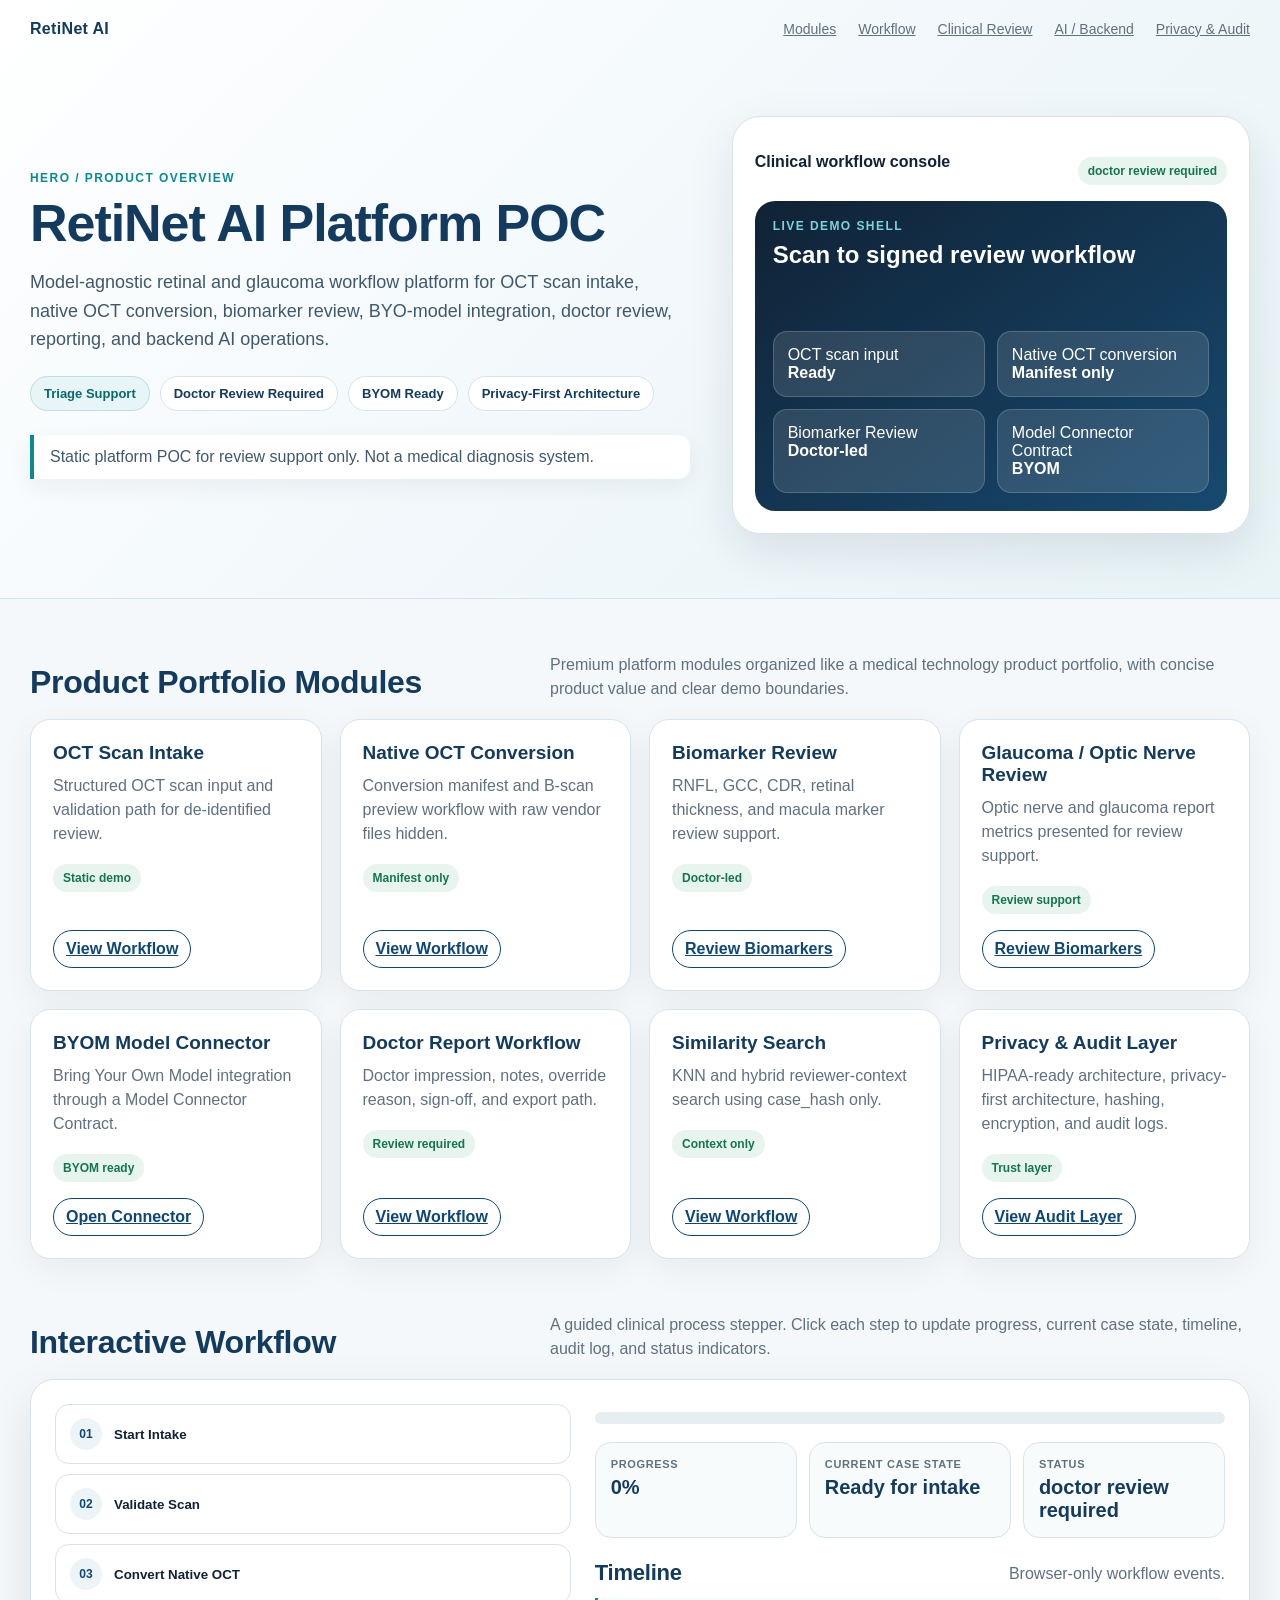
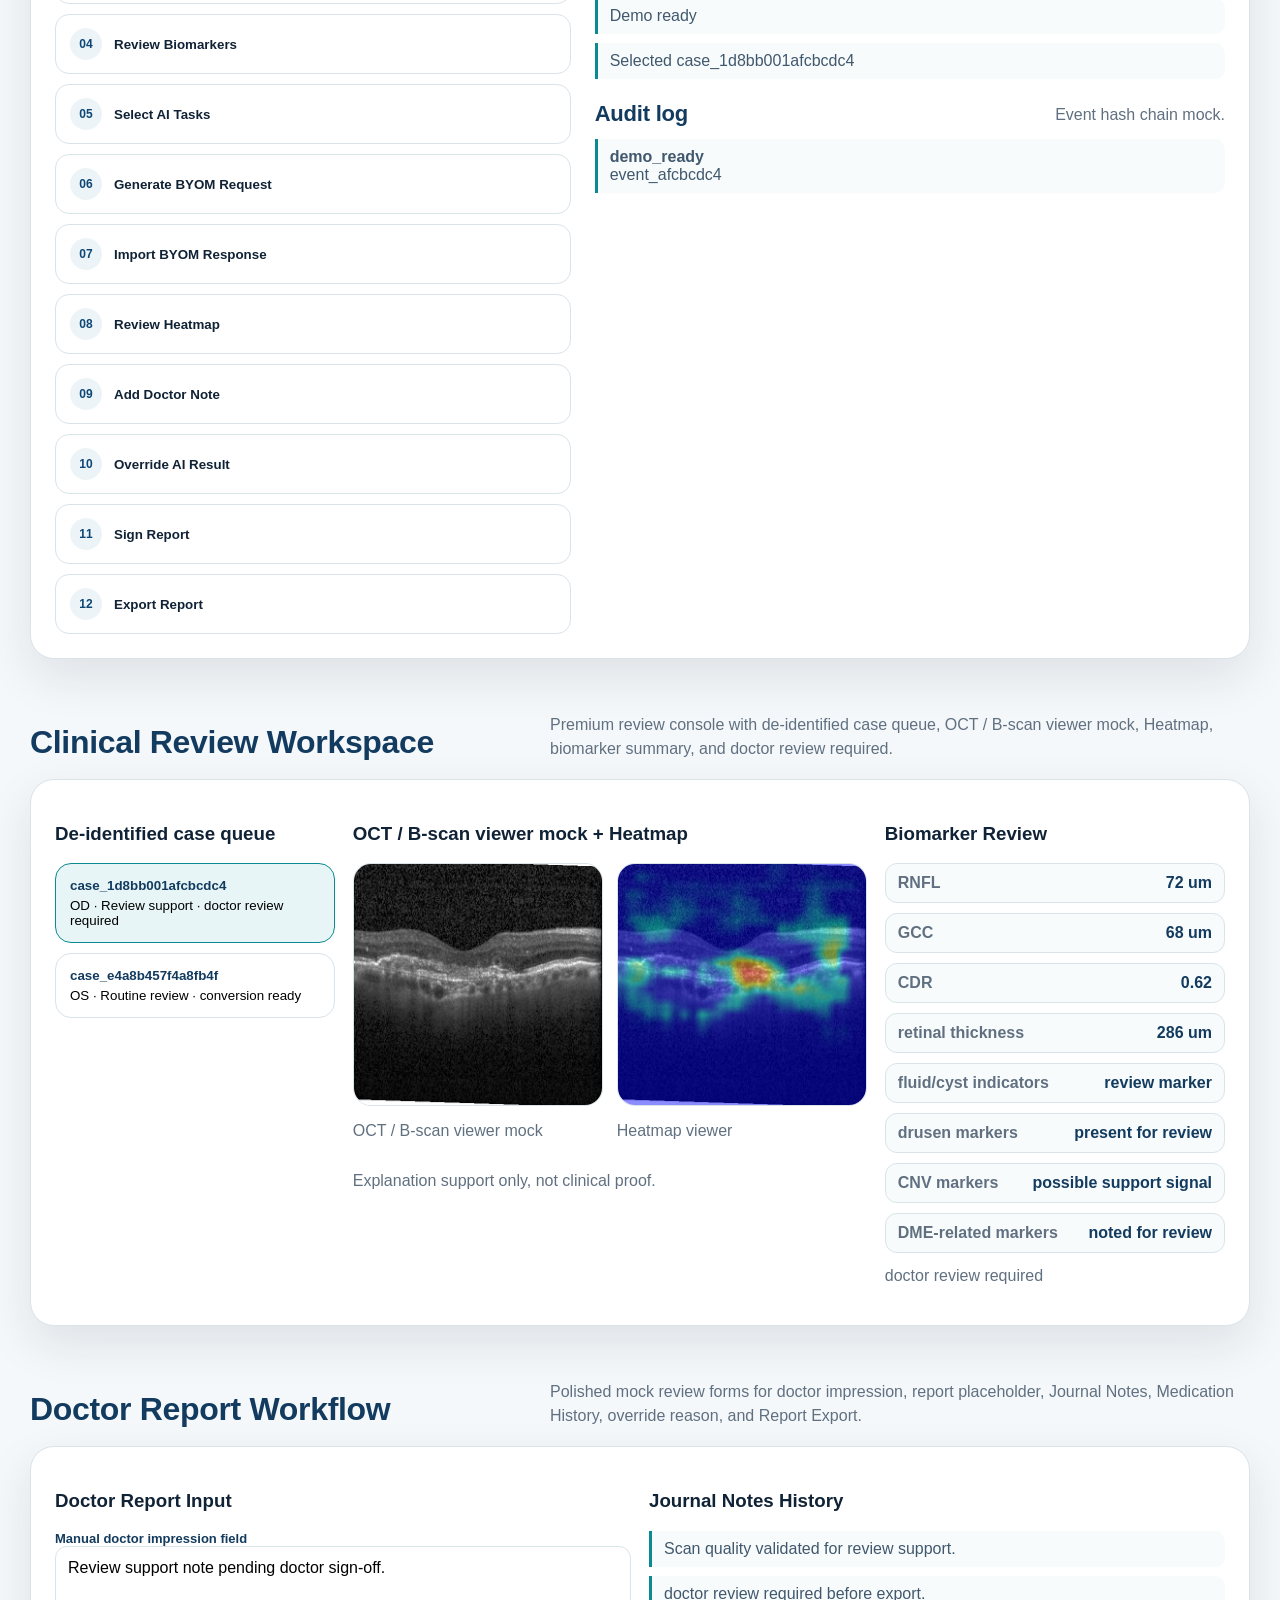
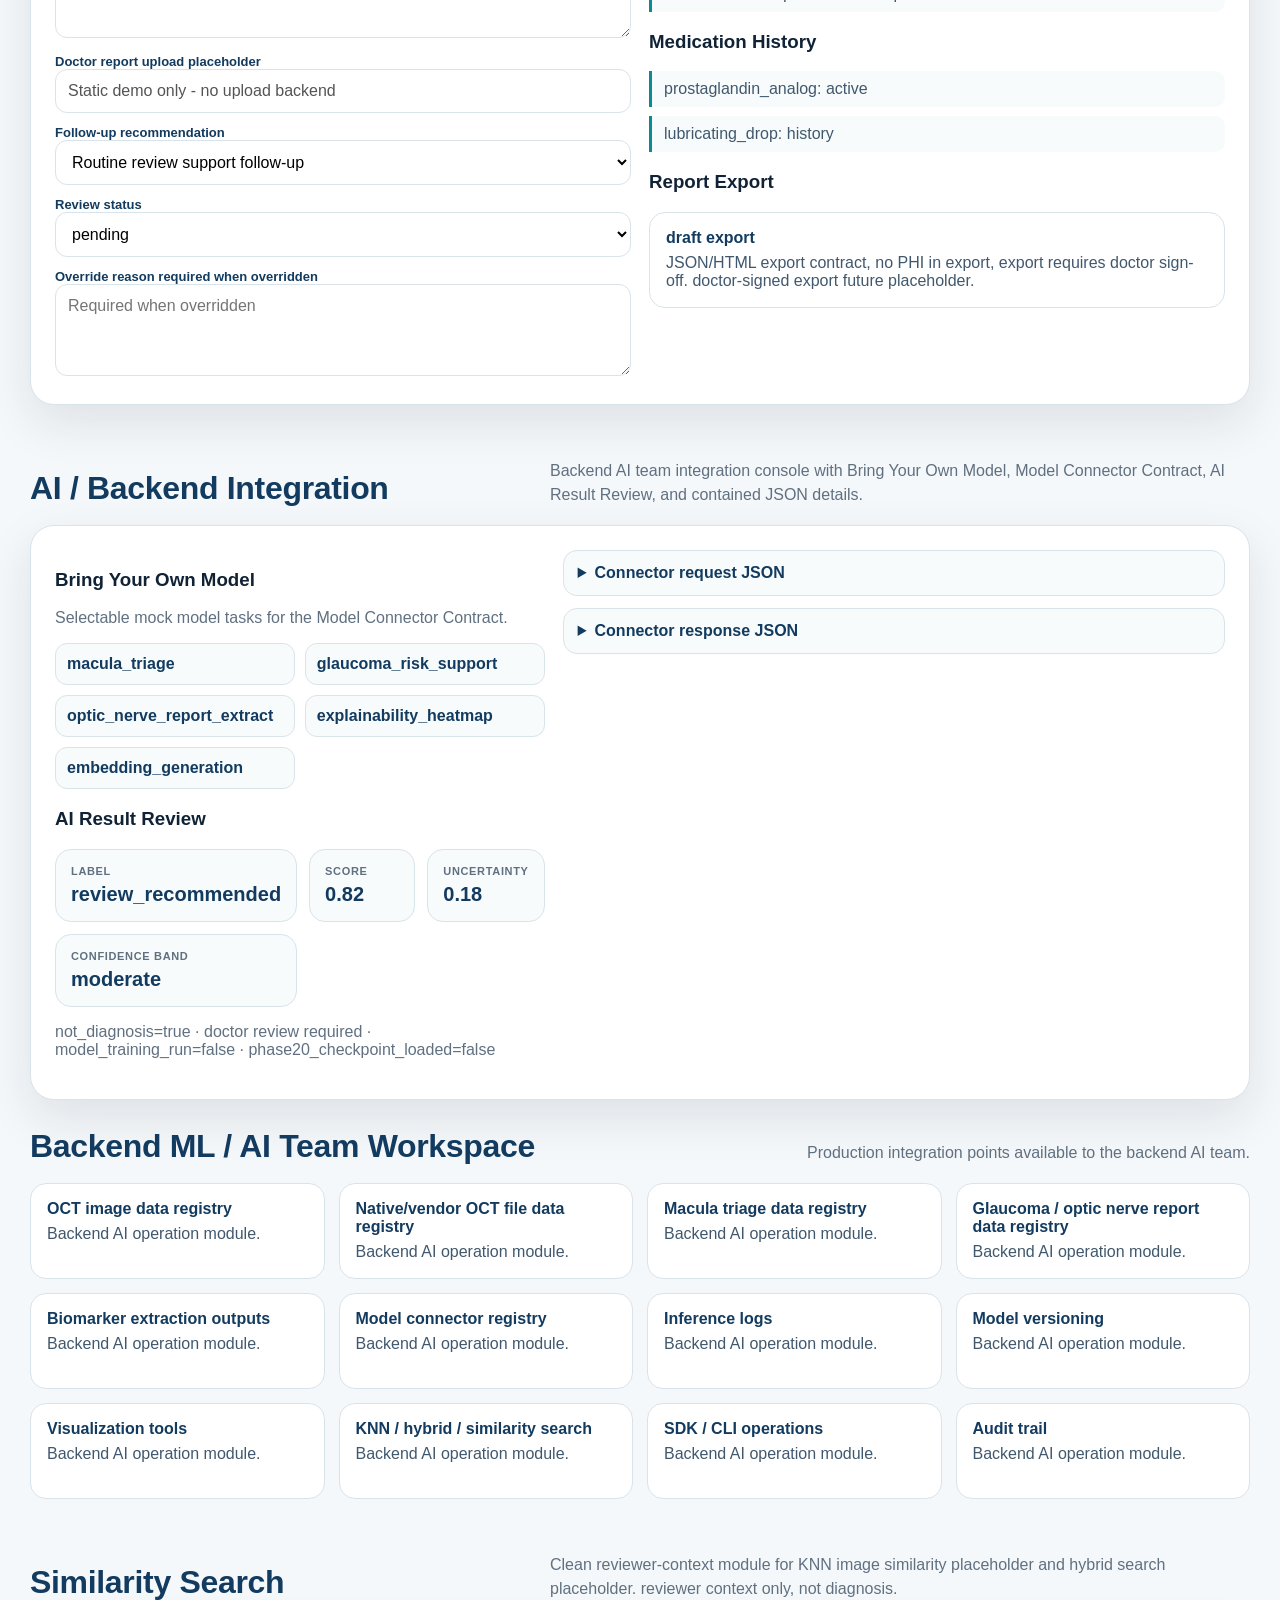
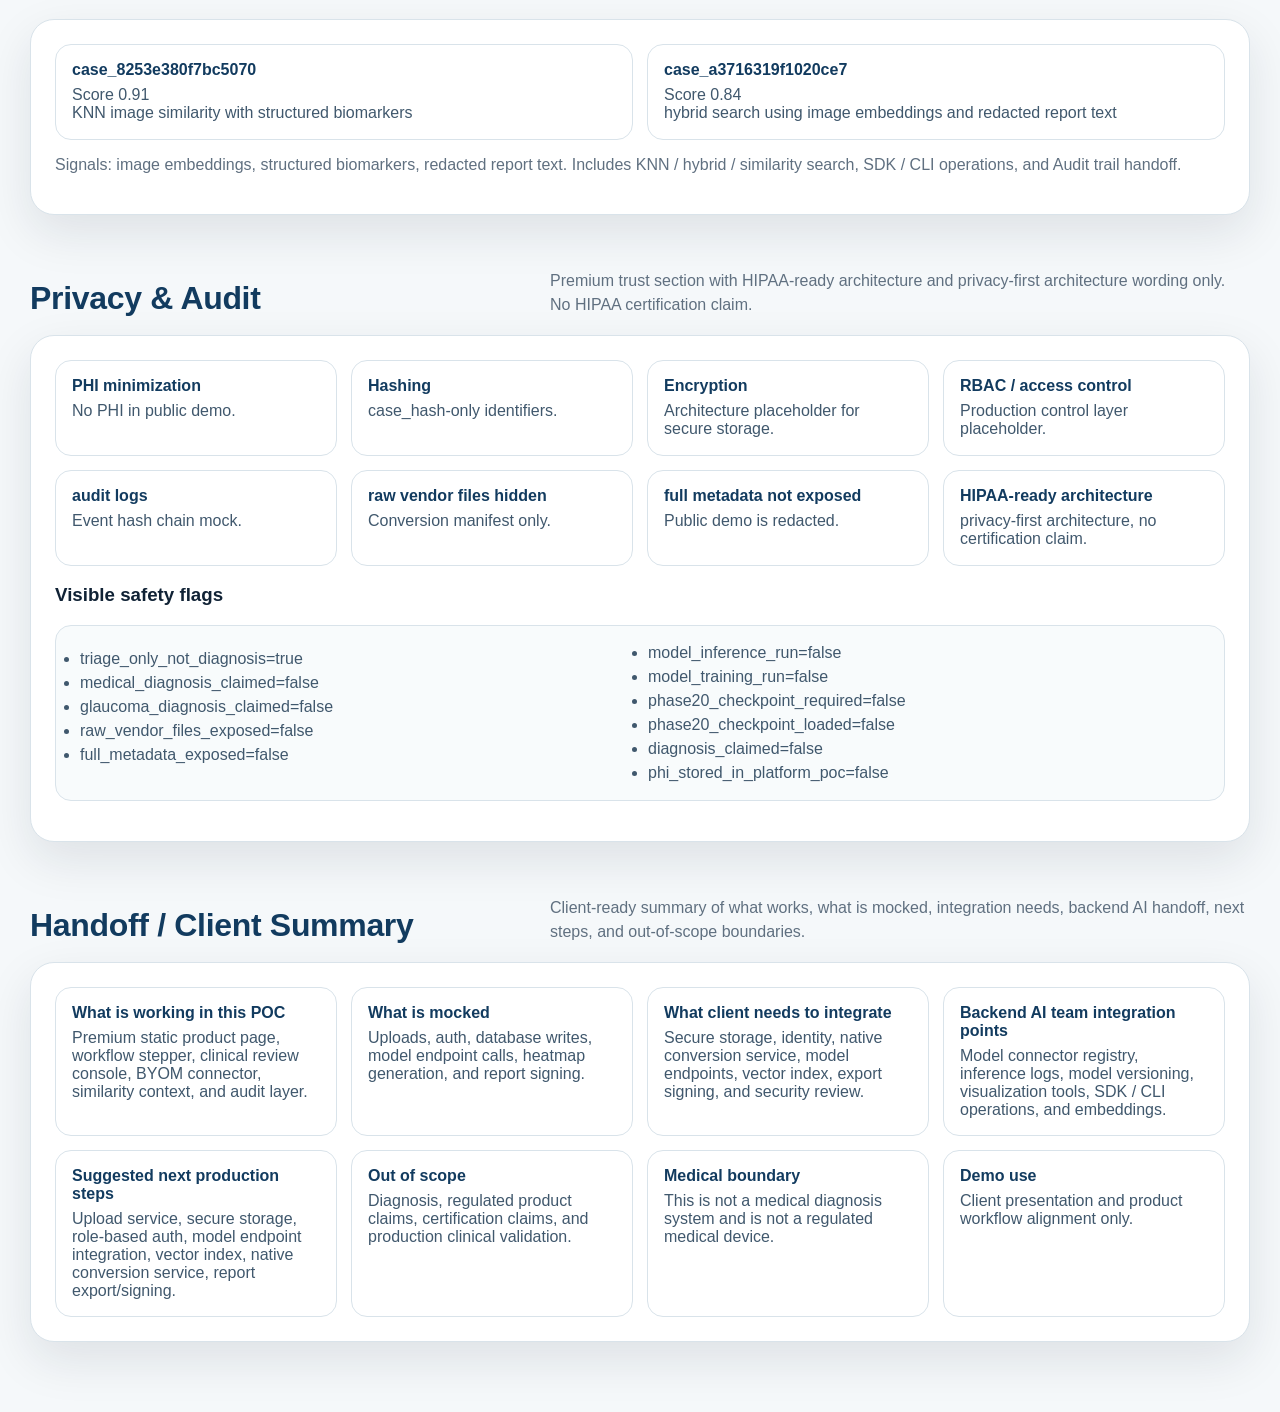
==== commit 458f031b: "Publish professional RetiNet platform POC demo" ====
--- a/index.html
+++ b/index.html
@@ -3,657 +3,329 @@
 <head>
 <meta charset="utf-8">
 <meta name="viewport" content="width=device-width, initial-scale=1">
-<title>RetiNet AI Interactive Platform POC</title>
+<title>RetiNet AI Platform POC</title>
 <style>
 :root {
-    --bg:#f4f7f8;
-    --panel:#ffffff;
-    --ink:#17212b;
-    --muted:#5d6973;
-    --line:#d5dee4;
-    --teal:#0a7f86;
-    --green:#157a55;
-    --amber:#9a6400;
-    --red:#ad2f28;
-    --soft-teal:#e7f5f6;
-    --soft-green:#e8f5ee;
-    --soft-amber:#fff4db;
-    --soft-red:#fff0ef;
+  --ink:#102235;
+  --muted:#607080;
+  --soft:#f5f8fa;
+  --line:#d9e3ea;
+  --blue:#0d4777;
+  --blue2:#123b5f;
+  --teal:#0b8a92;
+  --teal-soft:#e7f5f6;
+  --green:#147553;
+  --green-soft:#e8f5ee;
+  --amber:#98640c;
+  --amber-soft:#fff4df;
+  --white:#ffffff;
+  --shadow:0 18px 48px rgba(16,34,53,.10);
 }
 * { box-sizing:border-box; }
-body {
-    margin:0;
-    font-family:Arial, Helvetica, sans-serif;
-    background:var(--bg);
-    color:var(--ink);
-}
-header {
-    background:var(--panel);
-    border-bottom:1px solid var(--line);
-    padding:18px 22px;
-    position:sticky;
-    top:0;
-    z-index:10;
-}
-.header-inner {
-    max-width:1500px;
-    margin:0 auto;
-    display:flex;
-    justify-content:space-between;
-    align-items:flex-start;
-    gap:18px;
-}
-h1 { margin:0; font-size:24px; }
-.subtitle { color:var(--muted); margin:6px 0 0; max-width:980px; line-height:1.45; }
-main { max-width:1500px; margin:0 auto; padding:18px 22px 40px; }
-.tabs { display:flex; flex-wrap:wrap; gap:8px; margin-bottom:14px; }
-.tab-button {
-    border:1px solid var(--line);
-    border-radius:8px;
-    background:var(--panel);
-    color:var(--ink);
-    font-weight:700;
-    padding:9px 11px;
-    cursor:pointer;
-}
-.tab-button.active { border-color:var(--teal); background:var(--soft-teal); color:var(--teal); }
-.tab-panel { display:none; }
-.tab-panel.active { display:block; }
-.grid { display:grid; gap:14px; }
-.two { grid-template-columns:minmax(320px, .9fr) minmax(520px, 1.5fr); }
-.three { grid-template-columns:repeat(3, minmax(220px, 1fr)); }
-.four { grid-template-columns:repeat(4, minmax(170px, 1fr)); }
-.panel {
-    background:var(--panel);
-    border:1px solid var(--line);
-    border-radius:8px;
-    padding:14px;
-}
-.panel h2 { margin:0 0 10px; font-size:19px; }
-.panel h3 { margin:10px 0 8px; font-size:15px; }
-.notice {
-    border-left:4px solid var(--teal);
-    background:#fff;
-    border-radius:8px;
-    border-top:1px solid var(--line);
-    border-right:1px solid var(--line);
-    border-bottom:1px solid var(--line);
-    padding:12px 14px;
-    color:var(--muted);
-    margin-bottom:14px;
-}
-.pill {
-    display:inline-block;
-    border-radius:999px;
-    padding:5px 9px;
-    margin:3px 4px 3px 0;
-    background:#eef2f4;
-    color:var(--muted);
-    font-size:12px;
-    font-weight:800;
-}
-.pill.good { background:var(--soft-green); color:var(--green); }
-.pill.warn { background:var(--soft-amber); color:var(--amber); }
-.pill.red { background:var(--soft-red); color:var(--red); }
-.pill.neutral { background:var(--soft-teal); color:var(--teal); }
-.metric {
-    border:1px solid var(--line);
-    border-radius:8px;
-    padding:12px;
-    background:#fbfcfd;
-}
-.metric-label { color:var(--muted); text-transform:uppercase; font-size:11px; font-weight:800; letter-spacing:.04em; }
-.metric-value { font-size:21px; font-weight:900; margin-top:5px; }
-table { width:100%; border-collapse:collapse; font-size:13px; }
-th, td { border-bottom:1px solid var(--line); padding:8px; text-align:left; vertical-align:top; }
-th { color:var(--muted); background:#f8fafb; font-size:12px; }
-.table-wrap { overflow-x:auto; }
-.workflow-buttons { display:flex; flex-wrap:wrap; gap:8px; }
-.workflow-button {
-    border:1px solid var(--line);
-    background:#fbfcfd;
-    border-radius:8px;
-    padding:10px 12px;
-    cursor:pointer;
-    font-weight:800;
-}
-.workflow-button.done { background:var(--soft-green); color:var(--green); border-color:#b8dec9; }
-.workflow-button.active { background:var(--soft-teal); color:var(--teal); border-color:#b8dfe4; }
-.case-button {
-    width:100%;
-    border:1px solid var(--line);
-    background:#fbfcfd;
-    border-radius:8px;
-    padding:10px;
-    margin-bottom:8px;
-    text-align:left;
-    cursor:pointer;
-}
-.case-button.active { border-color:var(--teal); background:var(--soft-teal); }
-.timeline { display:grid; gap:8px; max-height:360px; overflow:auto; }
-.timeline-item { border-left:3px solid var(--teal); padding:7px 0 7px 10px; background:#fbfcfd; }
-.mono { font-family:Consolas, Monaco, monospace; font-size:12px; word-break:break-all; }
-.codebox {
-    background:#111820;
-    color:#eef6f7;
-    border-radius:8px;
-    padding:12px;
-    overflow:auto;
-    white-space:pre;
-    font-family:Consolas, Monaco, monospace;
-    font-size:12px;
-    line-height:1.5;
-}
-.image-grid { display:grid; grid-template-columns:repeat(2, minmax(240px, 1fr)); gap:12px; }
-.image-box {
-    min-height:210px;
-    border-radius:8px;
-    border:1px solid var(--line);
-    background:#111820;
-    display:flex;
-    align-items:center;
-    justify-content:center;
-    color:#d8e3e8;
-    overflow:hidden;
-}
-.image-box img { display:block; width:100%; height:auto; }
-input, textarea, select {
-    width:100%;
-    border:1px solid var(--line);
-    border-radius:8px;
-    padding:9px;
-    font-family:inherit;
-    background:#fff;
-}
-textarea { min-height:84px; resize:vertical; }
-.small { color:var(--muted); font-size:12px; line-height:1.45; }
-@media (max-width:980px) {
-    .header-inner, .two, .three, .four, .image-grid { grid-template-columns:1fr; flex-direction:column; }
+body { margin:0; font-family:Arial, Helvetica, sans-serif; color:var(--ink); background:var(--soft); }
+a { color:inherit; }
+.site-header { background:linear-gradient(135deg,#ffffff 0%,#f2f8fb 52%,#e8f4f6 100%); border-bottom:1px solid var(--line); }
+.nav { max-width:1440px; margin:0 auto; display:flex; align-items:center; justify-content:space-between; padding:20px 30px; }
+.brand { font-weight:900; letter-spacing:.02em; color:var(--blue2); }
+.nav-links { display:flex; gap:22px; color:var(--muted); font-size:14px; }
+.hero { max-width:1440px; margin:0 auto; padding:58px 30px 64px; display:grid; grid-template-columns:1.12fr .88fr; gap:42px; align-items:center; }
+.eyebrow { color:var(--teal); font-weight:900; text-transform:uppercase; letter-spacing:.12em; font-size:12px; }
+h1 { font-size:52px; line-height:1.02; margin:12px 0 18px; letter-spacing:-.02em; color:var(--blue2); }
+.subtitle { font-size:18px; line-height:1.58; color:#40586d; margin:0 0 22px; max-width:790px; }
+.hero-chips { display:flex; flex-wrap:wrap; gap:10px; margin:20px 0 24px; }
+.chip { display:inline-flex; align-items:center; border-radius:999px; padding:9px 13px; font-weight:800; font-size:13px; background:#fff; border:1px solid var(--line); color:var(--blue2); }
+.chip.teal { background:var(--teal-soft); color:#086a70; border-color:#b9dfe2; }
+.statement { border-left:4px solid var(--teal); padding:13px 16px; background:#fff; color:#40586d; border-radius:0 12px 12px 0; box-shadow:0 8px 24px rgba(16,34,53,.06); }
+.hero-visual { background:#fff; border:1px solid var(--line); border-radius:28px; box-shadow:var(--shadow); padding:22px; }
+.visual-top { display:flex; justify-content:space-between; align-items:center; margin-bottom:16px; }
+.visual-screen { border-radius:20px; background:linear-gradient(145deg,#102235,#17496f); padding:18px; color:#fff; min-height:310px; display:grid; align-content:space-between; }
+.screen-grid { display:grid; grid-template-columns:1fr 1fr; gap:12px; }
+.screen-card { background:rgba(255,255,255,.12); border:1px solid rgba(255,255,255,.18); border-radius:14px; padding:14px; }
+main { max-width:1440px; margin:0 auto; padding:0 30px 70px; }
+section { margin-top:54px; }
+.section-head { display:flex; justify-content:space-between; gap:24px; align-items:flex-end; margin-bottom:18px; }
+.section-head h2 { font-size:32px; margin:0; letter-spacing:-.01em; color:var(--blue2); }
+.section-head p { color:var(--muted); margin:0; max-width:700px; line-height:1.5; }
+.portfolio { display:grid; grid-template-columns:repeat(4,minmax(0,1fr)); gap:18px; }
+.product-card { background:#fff; border:1px solid var(--line); border-radius:20px; padding:22px; min-height:220px; display:flex; flex-direction:column; justify-content:space-between; box-shadow:0 10px 32px rgba(16,34,53,.06); }
+.product-card h3 { margin:0 0 10px; font-size:19px; color:var(--blue2); }
+.product-card p { margin:0; color:var(--muted); line-height:1.5; }
+.status { display:inline-block; margin-top:18px; color:var(--green); background:var(--green-soft); border-radius:999px; padding:7px 10px; font-size:12px; font-weight:900; }
+.cta { margin-top:16px; border:1px solid var(--blue); color:var(--blue); border-radius:999px; padding:9px 12px; font-weight:900; display:inline-block; width:max-content; }
+.workflow-panel,.console,.integration,.trust,.handoff { background:#fff; border:1px solid var(--line); border-radius:24px; box-shadow:var(--shadow); padding:24px; }
+.workflow-grid { display:grid; grid-template-columns:.9fr 1.1fr; gap:24px; }
+.stepper { display:grid; gap:10px; }
+.step { border:1px solid var(--line); background:#fff; border-radius:14px; padding:13px 14px; display:flex; align-items:center; gap:12px; cursor:pointer; color:var(--ink); font-weight:850; text-align:left; }
+.step span { width:32px; height:32px; border-radius:50%; display:grid; place-items:center; background:#edf4f7; color:var(--blue); font-size:12px; }
+.step.active { border-color:var(--teal); background:var(--teal-soft); }
+.step.done span { background:var(--green); color:#fff; }
+.progress-track { height:12px; background:#e6eef2; border-radius:999px; overflow:hidden; margin:8px 0 18px; }
+.progress-fill { height:100%; width:0%; background:linear-gradient(90deg,var(--blue),var(--teal)); transition:width .2s ease; }
+.metrics { display:grid; grid-template-columns:repeat(3,1fr); gap:12px; }
+.metric { background:#f8fbfc; border:1px solid var(--line); border-radius:16px; padding:15px; }
+.metric small { display:block; color:var(--muted); font-weight:900; text-transform:uppercase; letter-spacing:.06em; font-size:11px; }
+.metric strong { display:block; margin-top:6px; font-size:20px; color:var(--blue2); }
+.timeline { display:grid; gap:9px; max-height:275px; overflow:auto; }
+.event { border-left:3px solid var(--teal); background:#f8fbfc; padding:9px 12px; border-radius:0 10px 10px 0; color:#40586d; }
+.console-grid { display:grid; grid-template-columns:.74fr 1.36fr .9fr; gap:18px; }
+.case-button { width:100%; border:1px solid var(--line); background:#fff; border-radius:16px; padding:14px; margin-bottom:10px; text-align:left; cursor:pointer; }
+.case-button.active { border-color:var(--teal); background:var(--teal-soft); }
+.case-button strong { display:block; color:var(--blue2); margin-bottom:5px; }
+.viewer-grid { display:grid; grid-template-columns:1fr 1fr; gap:14px; }
+.image-box { min-height:235px; background:#102235; border-radius:18px; overflow:hidden; display:grid; place-items:center; color:#dce8ef; border:1px solid var(--line); }
+.image-box img { width:100%; height:auto; display:block; }
+.bio-list { display:grid; gap:10px; }
+.bio-item { display:flex; justify-content:space-between; gap:12px; background:#f8fbfc; border:1px solid var(--line); border-radius:12px; padding:10px 12px; }
+.bio-item span:first-child { color:var(--muted); font-weight:800; }
+.bio-item span:last-child { font-weight:900; color:var(--blue2); text-align:right; }
+.form-grid { display:grid; grid-template-columns:1fr 1fr; gap:18px; }
+label { display:block; margin-top:12px; font-size:13px; font-weight:900; color:var(--blue2); }
+textarea,input,select { width:100%; border:1px solid var(--line); border-radius:12px; padding:12px; font:inherit; background:#fff; }
+textarea { min-height:92px; resize:vertical; }
+.integration-grid { display:grid; grid-template-columns:.85fr 1.15fr; gap:18px; }
+.task-list { display:grid; grid-template-columns:repeat(2,1fr); gap:10px; margin-top:12px; }
+.task { background:#f8fbfc; border:1px solid var(--line); border-radius:12px; padding:11px; font-weight:850; color:var(--blue2); }
+details { border:1px solid var(--line); border-radius:14px; background:#f8fbfc; margin-bottom:12px; overflow:hidden; }
+summary { padding:13px 14px; font-weight:900; cursor:pointer; color:var(--blue2); }
+pre { margin:0; padding:14px; overflow:auto; color:#eaf3f5; background:#102235; font-size:12px; line-height:1.5; }
+.workspace-grid,.trust-grid,.handoff-grid { display:grid; grid-template-columns:repeat(4,minmax(0,1fr)); gap:14px; }
+.mini-card { border:1px solid var(--line); border-radius:16px; background:#fff; padding:16px; color:#40586d; min-height:96px; }
+.mini-card strong { color:var(--blue2); display:block; margin-bottom:7px; }
+.similar-list { display:grid; grid-template-columns:repeat(2,1fr); gap:14px; }
+.safety-flags { columns:2; background:#f8fbfc; border:1px solid var(--line); border-radius:16px; padding:18px 24px; color:#40586d; }
+.safety-flags li { margin:6px 0; }
+@media (max-width:1100px) {
+  .hero,.workflow-grid,.console-grid,.integration-grid,.form-grid { grid-template-columns:1fr; }
+  .portfolio,.workspace-grid,.trust-grid,.handoff-grid,.metrics,.similar-list { grid-template-columns:repeat(2,1fr); }
+}
+@media (max-width:700px) {
+  .nav,.section-head { display:block; }
+  .nav-links { display:none; }
+  .hero { padding-top:34px; }
+  h1 { font-size:36px; }
+  .portfolio,.workspace-grid,.trust-grid,.handoff-grid,.metrics,.similar-list,.viewer-grid,.task-list { grid-template-columns:1fr; }
+  .safety-flags { columns:1; }
 }
 </style>
 </head>
 <body>
-<header>
-    <div class="header-inner">
-        <div>
-            <h1>RetiNet AI Interactive Platform POC</h1>
-            <p class="subtitle">Model-agnostic retinal and glaucoma workflow platform for scan intake, native OCT conversion, biomarker review, BYO-model integration, doctor review, reporting, and backend AI team operations.</p>
+<header class="site-header">
+  <div class="nav">
+    <div class="brand">RetiNet AI</div>
+    <div class="nav-links"><a href="#portfolio">Modules</a><a href="#workflow">Workflow</a><a href="#clinical">Clinical Review</a><a href="#ai">AI / Backend</a><a href="#trust">Privacy & Audit</a></div>
+  </div>
+  <div class="hero" id="overview">
+    <div>
+      <div class="eyebrow">Hero / Product Overview</div>
+      <h1>RetiNet AI Platform POC</h1>
+      <p class="subtitle">Model-agnostic retinal and glaucoma workflow platform for OCT scan intake, native OCT conversion, biomarker review, BYO-model integration, doctor review, reporting, and backend AI operations.</p>
+      <div class="hero-chips"><span class="chip teal">Triage Support</span><span class="chip">Doctor Review Required</span><span class="chip">BYOM Ready</span><span class="chip">Privacy-First Architecture</span></div>
+      <div class="statement">Static platform POC for review support only. Not a medical diagnosis system.</div>
+    </div>
+    <div class="hero-visual" aria-label="Platform preview">
+      <div class="visual-top"><strong>Clinical workflow console</strong><span class="status">doctor review required</span></div>
+      <div class="visual-screen">
+        <div><div class="eyebrow" style="color:#7ad5dc;">Live demo shell</div><h2 style="margin:8px 0 0;">Scan to signed review workflow</h2></div>
+        <div class="screen-grid">
+          <div class="screen-card">OCT scan input<br><strong>Ready</strong></div>
+          <div class="screen-card">Native OCT conversion<br><strong>Manifest only</strong></div>
+          <div class="screen-card">Biomarker Review<br><strong>Doctor-led</strong></div>
+          <div class="screen-card">Model Connector Contract<br><strong>BYOM</strong></div>
         </div>
-        <div><span class="pill warn">doctor review required</span> <span class="pill good">model_training_run=false</span> <span class="pill good">phase20_checkpoint_loaded=false</span></div>
-    </div>
+      </div>
+    </div>
+  </div>
 </header>
 <main>
-    <nav class="tabs"><button class="tab-button active" data-tab="0" type="button">Executive Overview</button>
-<button class="tab-button" data-tab="1" type="button">Interactive Case Workflow</button>
-<button class="tab-button" data-tab="2" type="button">Case Intake</button>
-<button class="tab-button" data-tab="3" type="button">Scan Upload Workflow</button>
-<button class="tab-button" data-tab="4" type="button">Native OCT Conversion</button>
-<button class="tab-button" data-tab="5" type="button">Biomarker Review</button>
-<button class="tab-button" data-tab="6" type="button">Model Connector Contract</button>
-<button class="tab-button" data-tab="7" type="button">AI Result Review</button>
-<button class="tab-button" data-tab="8" type="button">Heatmap / Explainability</button>
-<button class="tab-button" data-tab="9" type="button">Doctor Report Input</button>
-<button class="tab-button" data-tab="10" type="button">Report Export</button>
-<button class="tab-button" data-tab="11" type="button">Backend ML / AI Team Workspace</button>
-<button class="tab-button" data-tab="12" type="button">Similarity Search</button>
-<button class="tab-button" data-tab="13" type="button">Privacy &amp; Audit</button>
-<button class="tab-button" data-tab="14" type="button">Client Demo Summary</button></nav>
-
-    <section class="tab-panel active" data-panel="0">
-        <div class="notice">Executive Overview: this demo is a static, client-facing workflow prototype for triage support and review support. No diagnosis claim is made and doctor review required appears throughout the workflow.</div>
-        <div class="grid three">
-            <div class="panel"><h2>Who this platform serves</h2><p><span class="pill neutral">Medical officer / diagnostic center</span> <span class="pill neutral">Doctor / reviewer</span> <span class="pill neutral">Backend ML / AI team</span></p></div>
-            <div class="panel"><h2>POC boundaries</h2><p><span class="pill warn">No real upload backend</span> <span class="pill warn">No real authentication</span> <span class="pill warn">No real database writes</span> <span class="pill warn">No external API calls</span></p></div>
-            <div class="panel"><h2>Current status</h2><p><span class="pill good">interactive static prototype</span> <span class="pill good">review support</span> <span class="pill warn">doctor review required</span></p></div>
-        </div>
-        <div class="panel" style="margin-top:14px;"><h2>Visible Safety Flags</h2><p><span class="pill good">triage_only_not_diagnosis=true</span> <span class="pill good">medical_diagnosis_claimed=false</span> <span class="pill good">glaucoma_diagnosis_claimed=false</span> <span class="pill good">raw_vendor_files_exposed=false</span> <span class="pill good">full_metadata_exposed=false</span> <span class="pill good">model_inference_run=false</span> <span class="pill good">model_training_run=false</span> <span class="pill good">phase20_checkpoint_required=false</span> <span class="pill good">phase20_checkpoint_loaded=false</span> <span class="pill good">diagnosis_claimed=false</span> <span class="pill good">phi_stored_in_platform_poc=false</span></p></div>
-    </section>
-
-    <section class="tab-panel" data-panel="1">
-        <div class="grid two">
-            <div class="panel"><h2>Interactive Case Workflow</h2><p class="small">Click each mock workflow action. Buttons update workflow status, selected case state, timeline, audit log, and status badges in the browser only.</p><div class="workflow-buttons"><button class="workflow-button" type="button" data-step="Start Intake">Start Intake</button>
-<button class="workflow-button" type="button" data-step="Validate Scan">Validate Scan</button>
-<button class="workflow-button" type="button" data-step="Convert Native OCT">Convert Native OCT</button>
-<button class="workflow-button" type="button" data-step="Review Biomarkers">Review Biomarkers</button>
-<button class="workflow-button" type="button" data-step="Select AI Tasks">Select AI Tasks</button>
-<button class="workflow-button" type="button" data-step="Generate BYOM Request">Generate BYOM Request</button>
-<button class="workflow-button" type="button" data-step="Import BYOM Response">Import BYOM Response</button>
-<button class="workflow-button" type="button" data-step="Review Heatmap">Review Heatmap</button>
-<button class="workflow-button" type="button" data-step="Add Doctor Note">Add Doctor Note</button>
-<button class="workflow-button" type="button" data-step="Override AI Result">Override AI Result</button>
-<button class="workflow-button" type="button" data-step="Sign Report">Sign Report</button>
-<button class="workflow-button" type="button" data-step="Export Report">Export Report</button></div></div>
-            <div class="panel"><h2>Workflow Status</h2><div id="workflow-metrics" class="grid three"></div><h3>Visible Status Badges</h3><div id="workflow-badges"></div></div>
-        </div>
-        <div class="grid two" style="margin-top:14px;">
-            <div class="panel"><h2>Timeline</h2><div id="workflow-timeline" class="timeline"></div></div>
-            <div class="panel"><h2>Audit Log</h2><div id="workflow-audit" class="timeline"></div></div>
-        </div>
-    </section>
-
-    <section class="tab-panel" data-panel="2">
-        <div class="grid two">
-            <div class="panel"><h2>Case Intake</h2><p class="small">Mock de-identified case queue. case_hash only; no direct person identifiers are displayed.</p><div id="case-list"></div></div>
-            <div class="panel"><h2>Selected Case State</h2><div id="case-detail"></div></div>
-        </div>
-    </section>
-
-    <section class="tab-panel" data-panel="3">
-        <div class="panel"><h2>Scan Upload Workflow</h2><div id="scan-workflow"></div></div>
-    </section>
-
-    <section class="tab-panel" data-panel="4">
-        <div class="grid two">
-            <div class="panel"><h2>Native OCT Conversion</h2><p><span class="pill good">Raw vendor files hidden</span> <span class="pill good">Metadata redacted</span> <span class="pill good">Conversion manifest only</span> <span class="pill good">model_inference_run=false</span></p><div id="vendor-table" class="table-wrap"></div></div>
-            <div class="panel"><h2>Conversion Manifest</h2><div class="codebox" id="conversion-manifest"></div></div>
-        </div>
-    </section>
-
-    <section class="tab-panel" data-panel="5">
-        <div class="panel"><h2>Biomarker Review</h2><p><span class="pill good">Macula biomarkers</span> <span class="pill good">Glaucoma / optic nerve biomarkers</span> <span class="pill warn">doctor interpretation required</span></p><div id="biomarker-table"></div></div>
-    </section>
-
-    <section class="tab-panel" data-panel="6">
-        <div class="grid two">
-            <div class="panel"><h2>Model Connector Contract / Bring Your Own Model</h2><p><span class="pill good">Model Connector Contract</span> <span class="pill good">Bring Your Own Model</span></p><h3>Selectable mock tasks</h3><div id="ai-task-list"></div><h3>Safety validation</h3><p><span class="pill good">triage_only_not_diagnosis=true</span> <span class="pill good">medical_diagnosis_claimed=false</span> <span class="pill good">glaucoma_diagnosis_claimed=false</span> <span class="pill good">raw_vendor_files_exposed=false</span> <span class="pill good">full_metadata_exposed=false</span> <span class="pill good">model_inference_run=false</span> <span class="pill good">model_training_run=false</span> <span class="pill good">phase20_checkpoint_required=false</span> <span class="pill good">phase20_checkpoint_loaded=false</span> <span class="pill good">diagnosis_claimed=false</span> <span class="pill good">phi_stored_in_platform_poc=false</span></p></div>
-            <div class="panel"><h2>Connector JSON</h2><h3>Request</h3><div class="codebox" id="connector-request"></div><h3>Response</h3><div class="codebox" id="connector-response"></div></div>
-        </div>
-    </section>
-
-    <section class="tab-panel" data-panel="7">
-        <div class="panel"><h2>AI Result Review</h2><p><span class="pill warn">Mock BYOM response only</span> <span class="pill good">not_diagnosis=true</span> <span class="pill warn">doctor review required</span> <span class="pill good">model_training_run=false</span> <span class="pill good">phase20_checkpoint_loaded=false</span></p><div id="ai-result"></div></div>
-    </section>
-
-    <section class="tab-panel" data-panel="8">
-        <div class="panel"><h2>Heatmap / Explainability</h2><p>Explanation support only, not clinical proof.</p><div id="heatmap-panel" class="image-grid"></div></div>
-    </section>
-
-    <section class="tab-panel" data-panel="9">
-        <div class="grid two">
-            <div class="panel"><h2>Doctor Report Input</h2><label>Manual doctor impression field</label><textarea id="doctor-impression">Review support note pending doctor sign-off.</textarea><label>Doctor report upload placeholder</label><input disabled value="Static demo only - no upload backend"><label>Follow-up recommendation</label><select id="follow-up"><option>Routine follow-up</option><option>Earlier review support</option><option>External referral consideration</option></select><label>Review status</label><select id="review-status"><option>pending</option><option>accepted</option><option>overridden</option><option>signed</option></select><label>Override reason required when overridden</label><textarea id="override-reason" placeholder="Required for overridden status"></textarea></div>
-            <div class="panel"><h2>Journal Notes History</h2><div id="journal-notes" class="timeline"></div><h2 style="margin-top:14px;">Medication History</h2><div id="med-history" class="timeline"></div></div>
-        </div>
-    </section>
-
-    <section class="tab-panel" data-panel="10">
-        <div class="panel"><h2>Report Export</h2><p><span class="pill neutral">Draft export</span> <span class="pill warn">Doctor-signed export future placeholder</span> <span class="pill good">JSON / HTML export contract</span> <span class="pill good">No PHI in export</span> <span class="pill warn">Export requires doctor sign-off</span></p><div class="codebox" id="report-export-json"></div></div>
-    </section>
-
-    <section class="tab-panel" data-panel="11">
-        <div class="panel"><h2>Backend ML / AI Team Workspace</h2><p><span class="pill good">SDK / CLI operations</span> <span class="pill good">Audit trail</span></p><div id="workspace-grid" class="grid three"></div></div>
-    </section>
-
-    <section class="tab-panel" data-panel="12">
-        <div class="panel"><h2>Similarity Search</h2><p><span class="pill good">KNN image similarity placeholder</span> <span class="pill good">Hybrid search placeholder</span> <span class="pill neutral">image embeddings</span> <span class="pill neutral">structured biomarkers</span> <span class="pill neutral">redacted report text</span></p><p>Reviewer context only, not diagnosis.</p><div id="similarity-results"></div></div>
-    </section>
-
-    <section class="tab-panel" data-panel="13">
-        <div class="grid two">
-            <div class="panel"><h2>Privacy & Audit</h2><p><span class="pill good">HIPAA-ready architecture</span> <span class="pill good">privacy-first architecture</span> <span class="pill good">PHI minimization</span> <span class="pill good">hashing</span> <span class="pill good">encryption</span> <span class="pill good">RBAC / access control</span> <span class="pill good">audit logs</span> <span class="pill good">event hash chain</span></p><p>HIPAA certification is not asserted.</p></div>
-            <div class="panel"><h2>Event Hash Chain</h2><div id="audit-chain" class="timeline"></div></div>
-        </div>
-    </section>
-
-    <section class="tab-panel" data-panel="14">
-        <div class="panel"><h2>Client Demo Summary</h2><div class="grid two"><div><h3>What is working in this POC</h3><ul><li>Interactive static workflow and de-identified case queue.</li><li>Scan intake, native conversion, biomarker review, BYOM request/response, doctor review, report export, workspace, similarity, and audit panels.</li></ul><h3>What is mocked</h3><ul><li>Uploads, authentication, database writes, model inference, heatmap creation, and report signing.</li></ul></div><div><h3>What needs real client integration</h3><ul><li>Storage, identity, EHR/report feeds, native converter deployment, model endpoints, vector index, and export signing.</li></ul><h3>What remains out of scope</h3><ul><li>Diagnosis, final compliance certification, production model training, and regulated product claims.</li></ul></div></div></div>
-    </section>
+  <section id="portfolio">
+    <div class="section-head"><h2>Product Portfolio Modules</h2><p>Premium platform modules organized like a medical technology product portfolio, with concise product value and clear demo boundaries.</p></div>
+    <div class="portfolio">
+      <article class="product-card"><div><h3>OCT Scan Intake</h3><p>Structured OCT scan input and validation path for de-identified review.</p><span class="status">Static demo</span></div><a class="cta" href="#workflow">View Workflow</a></article>
+      <article class="product-card"><div><h3>Native OCT Conversion</h3><p>Conversion manifest and B-scan preview workflow with raw vendor files hidden.</p><span class="status">Manifest only</span></div><a class="cta" href="#clinical">View Workflow</a></article>
+      <article class="product-card"><div><h3>Biomarker Review</h3><p>RNFL, GCC, CDR, retinal thickness, and macula marker review support.</p><span class="status">Doctor-led</span></div><a class="cta" href="#clinical">Review Biomarkers</a></article>
+      <article class="product-card"><div><h3>Glaucoma / Optic Nerve Review</h3><p>Optic nerve and glaucoma report metrics presented for review support.</p><span class="status">Review support</span></div><a class="cta" href="#clinical">Review Biomarkers</a></article>
+      <article class="product-card"><div><h3>BYOM Model Connector</h3><p>Bring Your Own Model integration through a Model Connector Contract.</p><span class="status">BYOM ready</span></div><a class="cta" href="#ai">Open Connector</a></article>
+      <article class="product-card"><div><h3>Doctor Report Workflow</h3><p>Doctor impression, notes, override reason, sign-off, and export path.</p><span class="status">Review required</span></div><a class="cta" href="#doctor">View Workflow</a></article>
+      <article class="product-card"><div><h3>Similarity Search</h3><p>KNN and hybrid reviewer-context search using case_hash only.</p><span class="status">Context only</span></div><a class="cta" href="#similarity">View Workflow</a></article>
+      <article class="product-card"><div><h3>Privacy & Audit Layer</h3><p>HIPAA-ready architecture, privacy-first architecture, hashing, encryption, and audit logs.</p><span class="status">Trust layer</span></div><a class="cta" href="#trust">View Audit Layer</a></article>
+    </div>
+  </section>
+
+  <section id="workflow">
+    <div class="section-head"><h2>Interactive Workflow</h2><p>A guided clinical process stepper. Click each step to update progress, current case state, timeline, audit log, and status indicators.</p></div>
+    <div class="workflow-panel workflow-grid">
+      <div class="stepper"><button class="step" type="button" data-step="Start Intake"><span>01</span>Start Intake</button><button class="step" type="button" data-step="Validate Scan"><span>02</span>Validate Scan</button><button class="step" type="button" data-step="Convert Native OCT"><span>03</span>Convert Native OCT</button><button class="step" type="button" data-step="Review Biomarkers"><span>04</span>Review Biomarkers</button><button class="step" type="button" data-step="Select AI Tasks"><span>05</span>Select AI Tasks</button><button class="step" type="button" data-step="Generate BYOM Request"><span>06</span>Generate BYOM Request</button><button class="step" type="button" data-step="Import BYOM Response"><span>07</span>Import BYOM Response</button><button class="step" type="button" data-step="Review Heatmap"><span>08</span>Review Heatmap</button><button class="step" type="button" data-step="Add Doctor Note"><span>09</span>Add Doctor Note</button><button class="step" type="button" data-step="Override AI Result"><span>10</span>Override AI Result</button><button class="step" type="button" data-step="Sign Report"><span>11</span>Sign Report</button><button class="step" type="button" data-step="Export Report"><span>12</span>Export Report</button></div>
+      <div>
+        <div class="progress-track"><div class="progress-fill" id="progressFill"></div></div>
+        <div class="metrics" id="workflowMetrics"></div>
+        <div class="section-head" style="margin:22px 0 12px;"><h2 style="font-size:22px;">Timeline</h2><p>Browser-only workflow events.</p></div>
+        <div class="timeline" id="timeline"></div>
+        <div class="section-head" style="margin:22px 0 12px;"><h2 style="font-size:22px;">Audit log</h2><p>Event hash chain mock.</p></div>
+        <div class="timeline" id="auditLog"></div>
+      </div>
+    </div>
+  </section>
+
+  <section id="clinical">
+    <div class="section-head"><h2>Clinical Review Workspace</h2><p>Premium review console with de-identified case queue, OCT / B-scan viewer mock, Heatmap, biomarker summary, and doctor review required.</p></div>
+    <div class="console console-grid">
+      <aside><h3>De-identified case queue</h3><div id="caseQueue"></div></aside>
+      <div>
+        <h3>OCT / B-scan viewer mock + Heatmap</h3>
+        <div class="viewer-grid" id="viewerGrid"></div>
+        <p style="color:var(--muted);">Explanation support only, not clinical proof.</p>
+      </div>
+      <aside><h3>Biomarker Review</h3><div class="bio-list" id="biomarkers"></div><p style="color:var(--muted); margin-top:14px;">doctor review required</p></aside>
+    </div>
+  </section>
+
+  <section id="doctor">
+    <div class="section-head"><h2>Doctor Report Workflow</h2><p>Polished mock review forms for doctor impression, report placeholder, Journal Notes, Medication History, override reason, and Report Export.</p></div>
+    <div class="workflow-panel form-grid">
+      <div>
+        <h3>Doctor Report Input</h3>
+        <label>Manual doctor impression field</label><textarea>Review support note pending doctor sign-off.</textarea>
+        <label>Doctor report upload placeholder</label><input disabled value="Static demo only - no upload backend">
+        <label>Follow-up recommendation</label><select><option>Routine review support follow-up</option><option>Earlier review support</option></select>
+        <label>Review status</label><select id="reviewStatus"><option>pending</option><option>accepted</option><option>overridden</option><option>signed</option></select>
+        <label>Override reason required when overridden</label><textarea placeholder="Required when overridden"></textarea>
+      </div>
+      <div>
+        <h3>Journal Notes History</h3><div class="timeline" id="journalNotes"></div>
+        <h3>Medication History</h3><div class="timeline" id="medHistory"></div>
+        <h3>Report Export</h3>
+        <div class="mini-card"><strong>draft export</strong>JSON/HTML export contract, no PHI in export, export requires doctor sign-off. doctor-signed export future placeholder.</div>
+      </div>
+    </div>
+  </section>
+
+  <section id="ai">
+    <div class="section-head"><h2>AI / Backend Integration</h2><p>Backend AI team integration console with Bring Your Own Model, Model Connector Contract, AI Result Review, and contained JSON details.</p></div>
+    <div class="integration integration-grid">
+      <div>
+        <h3>Bring Your Own Model</h3>
+        <p style="color:var(--muted);">Selectable mock model tasks for the Model Connector Contract.</p>
+        <div class="task-list"><div class="task">macula_triage</div><div class="task">glaucoma_risk_support</div><div class="task">optic_nerve_report_extract</div><div class="task">explainability_heatmap</div><div class="task">embedding_generation</div></div>
+        <h3>AI Result Review</h3>
+        <div class="metrics" id="aiMetrics"></div>
+        <p style="color:var(--muted);">not_diagnosis=true · doctor review required · model_training_run=false · phase20_checkpoint_loaded=false</p>
+      </div>
+      <div>
+        <details><summary>Connector request JSON</summary><pre id="requestJson"></pre></details>
+        <details><summary>Connector response JSON</summary><pre id="responseJson"></pre></details>
+      </div>
+    </div>
+    <div class="section-head" style="margin-top:28px;"><h2>Backend ML / AI Team Workspace</h2><p>Production integration points available to the backend AI team.</p></div>
+    <div class="workspace-grid" id="workspaceGrid"></div>
+  </section>
+
+  <section id="similarity">
+    <div class="section-head"><h2>Similarity Search</h2><p>Clean reviewer-context module for KNN image similarity placeholder and hybrid search placeholder. reviewer context only, not diagnosis.</p></div>
+    <div class="workflow-panel">
+      <div class="similar-list" id="similarCases"></div>
+      <p style="color:var(--muted); margin-top:16px;">Signals: image embeddings, structured biomarkers, redacted report text. Includes KNN / hybrid / similarity search, SDK / CLI operations, and Audit trail handoff.</p>
+    </div>
+  </section>
+
+  <section id="trust">
+    <div class="section-head"><h2>Privacy & Audit</h2><p>Premium trust section with HIPAA-ready architecture and privacy-first architecture wording only. No HIPAA certification claim.</p></div>
+    <div class="trust">
+      <div class="trust-grid">
+        <div class="mini-card"><strong>PHI minimization</strong>No PHI in public demo.</div>
+        <div class="mini-card"><strong>Hashing</strong>case_hash-only identifiers.</div>
+        <div class="mini-card"><strong>Encryption</strong>Architecture placeholder for secure storage.</div>
+        <div class="mini-card"><strong>RBAC / access control</strong>Production control layer placeholder.</div>
+        <div class="mini-card"><strong>audit logs</strong>Event hash chain mock.</div>
+        <div class="mini-card"><strong>raw vendor files hidden</strong>Conversion manifest only.</div>
+        <div class="mini-card"><strong>full metadata not exposed</strong>Public demo is redacted.</div>
+        <div class="mini-card"><strong>HIPAA-ready architecture</strong>privacy-first architecture, no certification claim.</div>
+      </div>
+      <h3>Visible safety flags</h3>
+      <ul class="safety-flags"><li>triage_only_not_diagnosis=true</li><li>medical_diagnosis_claimed=false</li><li>glaucoma_diagnosis_claimed=false</li><li>raw_vendor_files_exposed=false</li><li>full_metadata_exposed=false</li><li>model_inference_run=false</li><li>model_training_run=false</li><li>phase20_checkpoint_required=false</li><li>phase20_checkpoint_loaded=false</li><li>diagnosis_claimed=false</li><li>phi_stored_in_platform_poc=false</li></ul>
+    </div>
+  </section>
+
+  <section id="handoff">
+    <div class="section-head"><h2>Handoff / Client Summary</h2><p>Client-ready summary of what works, what is mocked, integration needs, backend AI handoff, next steps, and out-of-scope boundaries.</p></div>
+    <div class="handoff handoff-grid">
+      <div class="mini-card"><strong>What is working in this POC</strong>Premium static product page, workflow stepper, clinical review console, BYOM connector, similarity context, and audit layer.</div>
+      <div class="mini-card"><strong>What is mocked</strong>Uploads, auth, database writes, model endpoint calls, heatmap generation, and report signing.</div>
+      <div class="mini-card"><strong>What client needs to integrate</strong>Secure storage, identity, native conversion service, model endpoints, vector index, export signing, and security review.</div>
+      <div class="mini-card"><strong>Backend AI team integration points</strong>Model connector registry, inference logs, model versioning, visualization tools, SDK / CLI operations, and embeddings.</div>
+      <div class="mini-card"><strong>Suggested next production steps</strong>Upload service, secure storage, role-based auth, model endpoint integration, vector index, native conversion service, report export/signing.</div>
+      <div class="mini-card"><strong>Out of scope</strong>Diagnosis, regulated product claims, certification claims, and production clinical validation.</div>
+      <div class="mini-card"><strong>Medical boundary</strong>This is not a medical diagnosis system and is not a regulated medical device.</div>
+      <div class="mini-card"><strong>Demo use</strong>Client presentation and product workflow alignment only.</div>
+    </div>
+  </section>
 </main>
 <script>
-const DEMO_STATE = {
-  "audit_events": [
+const STATE = {
+  "created_utc": "2026-05-31T11:43:05.273521+00:00",
+  "cases": [
     {
-      "action": "demo_loaded",
-      "actor": "system",
-      "case_hash": "case_a32651048853c8db",
-      "contains_phi": false,
-      "created_utc": "2026-05-31T11:14:37.328899+00:00",
-      "event_hash": "8879a5daeda7bcaf45fb5359a37632a6847d06a40df0a7cb103c3546d818410b",
-      "previous_event_hash": "GENESIS",
-      "sequence": 1
+      "case_hash": "case_1d8bb001afcbcdc4",
+      "eye_side": "OD",
+      "priority": "Review support",
+      "status": "doctor review required",
+      "state": "Ready for intake",
+      "modalities": [
+        "OCT scan input",
+        "Native OCT conversion",
+        "Glaucoma / optic nerve review"
+      ],
+      "oct_image": "assets/macula_original.png",
+      "heatmap": "assets/macula_heatmap_overlay.png",
+      "native_preview": "assets/native_bscan_preview.png",
+      "biomarkers": {
+        "RNFL": "72 um",
+        "GCC": "68 um",
+        "CDR": "0.62",
+        "retinal thickness": "286 um",
+        "fluid/cyst indicators": "review marker",
+        "drusen markers": "present for review",
+        "CNV markers": "possible support signal",
+        "DME-related markers": "noted for review"
+      },
+      "notes": [
+        "Scan quality validated for review support.",
+        "doctor review required before export."
+      ],
+      "medications": [
+        "prostaglandin_analog: active",
+        "lubricating_drop: history"
+      ]
     },
     {
-      "action": "case_selected",
-      "actor": "reviewer",
-      "case_hash": "case_a32651048853c8db",
-      "contains_phi": false,
-      "created_utc": "2026-05-31T11:14:37.328939+00:00",
-      "event_hash": "c7623b5ce4878000184022ac9b33fc23551e67915ef54c5c6863ea5e4ccbb9ce",
-      "previous_event_hash": "8879a5daeda7bcaf45fb5359a37632a6847d06a40df0a7cb103c3546d818410b",
-      "sequence": 2
+      "case_hash": "case_e4a8b457f4a8fb4f",
+      "eye_side": "OS",
+      "priority": "Routine review",
+      "status": "conversion ready",
+      "state": "Conversion manifest available",
+      "modalities": [
+        "Native OCT conversion",
+        "Biomarker Review"
+      ],
+      "oct_image": "assets/native_bscan_preview.png",
+      "heatmap": null,
+      "native_preview": "assets/native_bscan_preview.png",
+      "biomarkers": {
+        "RNFL": "88 um",
+        "GCC": "82 um",
+        "CDR": "0.48",
+        "retinal thickness": "274 um",
+        "fluid/cyst indicators": "not flagged in mock",
+        "drusen markers": "trend slot ready",
+        "CNV markers": "not requested",
+        "DME-related markers": "not requested"
+      },
+      "notes": [
+        "Native OCT conversion manifest ready."
+      ],
+      "medications": []
     }
   ],
-  "byom_request": {
-    "case_hash": "case_a32651048853c8db",
-    "contract": "Model Connector Contract",
-    "input_refs": {
-      "native_conversion_manifest": "signed-demo-object://conversion-manifest",
-      "oct_bscan_sequence": "signed-demo-object://oct-sequence",
-      "optic_nerve_report_metrics": "structured-deidentified-metrics"
-    },
-    "integration": "Bring Your Own Model",
-    "privacy": {
-      "contains_phi": false,
-      "raw_vendor_files_exposed": false,
-      "signed_ref_ttl_seconds": 900
-    },
-    "safety": {
-      "diagnosis_claimed": false,
-      "full_metadata_exposed": false,
-      "glaucoma_diagnosis_claimed": false,
-      "medical_diagnosis_claimed": false,
-      "model_inference_run": false,
-      "model_training_run": false,
-      "phase20_checkpoint_loaded": false,
-      "phase20_checkpoint_required": false,
-      "phi_stored_in_platform_poc": false,
-      "raw_vendor_files_exposed": false,
-      "triage_only_not_diagnosis": true
-    },
-    "tasks": [
-      "macula_triage",
-      "glaucoma_risk_support",
-      "optic_nerve_report_extract",
-      "explainability_heatmap",
-      "embedding_generation"
-    ]
-  },
-  "byom_response": {
-    "case_hash": "case_a32651048853c8db",
-    "embeddings": [
-      {
-        "dimension": 512,
-        "type": "image_embedding",
-        "use": "KNN reviewer context only"
-      }
-    ],
-    "explanation_artifacts": [
-      {
-        "display": "side_by_side",
-        "text": "Explanation support only, not clinical proof.",
-        "type": "heatmap"
-      }
-    ],
-    "model_manifest": {
-      "model_id": "external_ai_team_model",
-      "model_training_run_by_platform": false,
-      "model_version": "demo-connector-v1",
-      "phase20_checkpoint_loaded": false,
-      "tasks": [
-        "macula_triage",
-        "glaucoma_risk_support",
-        "optic_nerve_report_extract",
-        "explainability_heatmap",
-        "embedding_generation"
-      ]
-    },
-    "result": {
-      "confidence_band": "moderate",
-      "doctor_review_required": true,
-      "label": "review_recommended",
-      "not_diagnosis": true,
-      "score": 0.82,
-      "uncertainty": 0.18
-    },
-    "safety": {
-      "diagnosis_claimed": false,
-      "full_metadata_exposed": false,
-      "glaucoma_diagnosis_claimed": false,
-      "medical_diagnosis_claimed": false,
-      "model_inference_run": false,
-      "model_training_run": false,
-      "phase20_checkpoint_loaded": false,
-      "phase20_checkpoint_required": false,
-      "phi_stored_in_platform_poc": false,
-      "raw_vendor_files_exposed": false,
-      "triage_only_not_diagnosis": true
-    }
-  },
-  "cases": [
-    {
-      "ai_result": {
-        "confidence_band": "moderate",
-        "doctor_review_required": true,
-        "label": "review_recommended",
-        "model_training_run": false,
-        "not_diagnosis": true,
-        "phase20_checkpoint_loaded": false,
-        "score": 0.82,
-        "uncertainty": 0.18
-      },
-      "biomarkers": {
-        "cdr": 0.62,
-        "cnv_markers": "possible_support_signal",
-        "dme_related_markers": "noted_for_review",
-        "drusen_markers": "present_for_review",
-        "fluid_cyst_indicators": "review_support_flag",
-        "gcc_um": 68,
-        "retinal_thickness_um": 286,
-        "rnfl_um": 72,
-        "trend_placeholder": "baseline plus next-scan trend slot"
-      },
-      "case_hash": "case_a32651048853c8db",
-      "eye_side": "OD",
-      "heatmap_path": "assets/macula_heatmap_overlay.png",
-      "medications": [
-        {
-          "class": "prostaglandin_analog",
-          "status": "active"
-        },
-        {
-          "class": "lubricating_drop",
-          "status": "history"
-        }
-      ],
-      "modality_mix": [
-        "macula_oct",
-        "native_oct",
-        "optic_nerve_report"
-      ],
-      "notes": [
-        {
-          "date": "2026-05-31",
-          "role": "technician",
-          "text": "Scan quality validated for review workflow."
-        },
-        {
-          "date": "2026-05-31",
-          "role": "doctor",
-          "text": "doctor review required before export."
-        }
-      ],
-      "oct_image_path": "assets/macula_original.png",
-      "priority_bucket": "review_pending",
-      "review_status": "pending",
-      "scan_status": {
-        "converted_bscan_sequence_viewer": "reviewed",
-        "export": "pending",
-        "fundus_scan_input": "future_optional_extension",
-        "native_vendor_scan_input": "converted",
-        "oct_scan_input": "uploaded"
-      },
-      "selected_state": "intake_ready"
-    },
-    {
-      "ai_result": {
-        "confidence_band": "not_applicable",
-        "doctor_review_required": true,
-        "label": "not_run",
-        "model_training_run": false,
-        "not_diagnosis": true,
-        "phase20_checkpoint_loaded": false,
-        "score": null,
-        "uncertainty": null
-      },
-      "biomarkers": {
-        "cdr": 0.48,
-        "cnv_markers": "not_requested",
-        "dme_related_markers": "not_requested",
-        "drusen_markers": "trend_slot_ready",
-        "fluid_cyst_indicators": "not_flagged_in_mock",
-        "gcc_um": 82,
-        "retinal_thickness_um": 274,
-        "rnfl_um": 88,
-        "trend_placeholder": "awaiting follow-up scan"
-      },
-      "case_hash": "case_8a4f0249a96d28be",
-      "eye_side": "OS",
-      "heatmap_path": null,
-      "medications": [],
-      "modality_mix": [
-        "native_oct",
-        "optic_nerve_report"
-      ],
-      "notes": [
-        {
-          "date": "2026-05-31",
-          "role": "technician",
-          "text": "Native OCT conversion manifest is ready for review."
-        }
-      ],
-      "oct_image_path": "assets/native_bscan_preview.png",
-      "priority_bucket": "routine_review",
-      "review_status": "pending",
-      "scan_status": {
-        "converted_bscan_sequence_viewer": "converted",
-        "export": "pending",
-        "fundus_scan_input": "future_optional_extension",
-        "native_vendor_scan_input": "converted",
-        "oct_scan_input": "uploaded"
-      },
-      "selected_state": "conversion_complete"
-    },
-    {
-      "ai_result": {
-        "confidence_band": "low_to_moderate",
-        "doctor_review_required": true,
-        "label": "trend_review_recommended",
-        "model_training_run": false,
-        "not_diagnosis": true,
-        "phase20_checkpoint_loaded": false,
-        "score": 0.67,
-        "uncertainty": 0.23
-      },
-      "biomarkers": {
-        "cdr": 0.56,
-        "cnv_markers": "noted_for_review",
-        "dme_related_markers": "trend_support_marker",
-        "drusen_markers": "present_for_review",
-        "fluid_cyst_indicators": "small_support_marker",
-        "gcc_um": 75,
-        "retinal_thickness_um": 292,
-        "rnfl_um": 79,
-        "trend_placeholder": "two-point trend mock"
-      },
-      "case_hash": "case_f1105b3060e351b3",
-      "eye_side": "OU",
-      "heatmap_path": "assets/macula_heatmap_overlay.png",
-      "medications": [
-        {
-          "class": "anti_vegf_history",
-          "status": "external_summary"
-        }
-      ],
-      "modality_mix": [
-        "macula_oct",
-        "biomarker_history"
-      ],
-      "notes": [
-        {
-          "date": "2026-05-31",
-          "role": "doctor",
-          "text": "Biomarker trend support is available for review."
-        }
-      ],
-      "oct_image_path": "assets/macula_original.png",
-      "priority_bucket": "trend_review",
-      "review_status": "pending",
-      "scan_status": {
-        "converted_bscan_sequence_viewer": "pending",
-        "export": "pending",
-        "fundus_scan_input": "future_optional_extension",
-        "native_vendor_scan_input": "pending",
-        "oct_scan_input": "validated"
-      },
-      "selected_state": "biomarker_review"
-    }
-  ],
-  "created_utc": "2026-05-31T11:14:37.328857+00:00",
-  "phase": "21.B-C-D",
-  "poc_boundaries": [
-    "No real upload backend",
-    "No real authentication",
-    "No real database writes",
-    "No external API calls",
-    "No model training",
-    "No Phase 20 checkpoint loading",
-    "Doctor review required",
-    "No diagnosis claim"
-  ],
-  "safety_flags": {
-    "diagnosis_claimed": false,
-    "full_metadata_exposed": false,
-    "glaucoma_diagnosis_claimed": false,
-    "medical_diagnosis_claimed": false,
-    "model_inference_run": false,
-    "model_training_run": false,
-    "phase20_checkpoint_loaded": false,
-    "phase20_checkpoint_required": false,
-    "phi_stored_in_platform_poc": false,
-    "raw_vendor_files_exposed": false,
-    "triage_only_not_diagnosis": true
-  },
-  "selected_case_hash": "case_a32651048853c8db",
-  "similarity_results": [
-    {
-      "basis": "image embeddings plus RNFL/GCC/CDR structured biomarkers",
-      "case_hash": "case_4fe9a8f5c457ce93",
-      "similarity": 0.91
-    },
-    {
-      "basis": "hybrid search using image embeddings, structured biomarkers, and redacted report text",
-      "case_hash": "case_d29c7bfd2c631f49",
-      "similarity": 0.84
-    }
-  ],
-  "subtitle": "Model-agnostic retinal and glaucoma workflow platform for scan intake, native OCT conversion, biomarker review, BYO-model integration, doctor review, reporting, and backend AI team operations.",
-  "target_users": [
-    "Medical officer / diagnostic center",
-    "Doctor / reviewer",
-    "Backend ML / AI team"
-  ],
-  "title": "RetiNet AI Interactive Platform POC",
-  "vendor_registry": [
-    {
-      "format": "FDA",
-      "status": "validated public sample path",
-      "vendor_family": "Topcon",
-      "viewer_boundary": "conversion manifest and B-scan previews only"
-    },
-    {
-      "format": "FDS",
-      "status": "validated public sample path",
-      "vendor_family": "Topcon",
-      "viewer_boundary": "conversion manifest and B-scan previews only"
-    },
-    {
-      "format": "E2E",
-      "status": "registered; sample validation required",
-      "vendor_family": "Heidelberg",
-      "viewer_boundary": "raw vendor files hidden"
-    },
-    {
-      "format": "VOL",
-      "status": "registered; sample validation required",
-      "vendor_family": "Heidelberg/Spectralis",
-      "viewer_boundary": "metadata redacted"
-    },
-    {
-      "format": "OCT",
-      "status": "registered; sample validation required",
-      "vendor_family": "ambiguous vendor family",
-      "viewer_boundary": "conversion manifest only"
-    }
-  ],
+  "selected_case_hash": "case_1d8bb001afcbcdc4",
   "workflow_steps": [
     "Start Intake",
     "Validate Scan",
@@ -668,210 +340,119 @@
     "Sign Report",
     "Export Report"
   ],
-  "workspace_modules": [
-    "OCT image data registry",
-    "Native/vendor OCT file data registry",
-    "Macula triage data registry",
-    "Glaucoma / optic nerve report data registry",
-    "Biomarker extraction outputs",
-    "Model connector registry",
-    "Inference logs",
-    "Model versioning",
-    "Visualization tools",
-    "KNN / hybrid / similarity search",
-    "SDK / CLI operations",
-    "Audit trail"
+  "safety_flags": [
+    "triage_only_not_diagnosis=true",
+    "medical_diagnosis_claimed=false",
+    "glaucoma_diagnosis_claimed=false",
+    "raw_vendor_files_exposed=false",
+    "full_metadata_exposed=false",
+    "model_inference_run=false",
+    "model_training_run=false",
+    "phase20_checkpoint_required=false",
+    "phase20_checkpoint_loaded=false",
+    "diagnosis_claimed=false",
+    "phi_stored_in_platform_poc=false"
+  ],
+  "byom_request": {
+    "case_hash": "case_1d8bb001afcbcdc4",
+    "contract": "Model Connector Contract",
+    "mode": "Bring Your Own Model",
+    "tasks": [
+      "macula_triage",
+      "glaucoma_risk_support",
+      "optic_nerve_report_extract",
+      "explainability_heatmap",
+      "embedding_generation"
+    ],
+    "object_refs": {
+      "oct_sequence": "signed-demo-ref://oct-sequence",
+      "conversion_manifest": "signed-demo-ref://conversion-manifest",
+      "redacted_report_text": "redacted-review-support-text"
+    },
+    "safety": {
+      "contains_phi": false,
+      "raw_vendor_files_exposed": false,
+      "model_training_run": false,
+      "phase20_checkpoint_loaded": false
+    }
+  },
+  "byom_response": {
+    "case_hash": "case_1d8bb001afcbcdc4",
+    "result": {
+      "label": "review_recommended",
+      "score": 0.82,
+      "uncertainty": 0.18,
+      "confidence_band": "moderate",
+      "not_diagnosis": true,
+      "doctor_review_required": true,
+      "model_training_run": false,
+      "phase20_checkpoint_loaded": false
+    }
+  },
+  "similar_cases": [
+    {
+      "case_hash": "case_8253e380f7bc5070",
+      "score": 0.91,
+      "basis": "KNN image similarity with structured biomarkers"
+    },
+    {
+      "case_hash": "case_a3716319f1020ce7",
+      "score": 0.84,
+      "basis": "hybrid search using image embeddings and redacted report text"
+    }
   ]
 };
 let selectedCaseIndex = 0;
-let completedSteps = [];
-let activeStep = null;
-let timeline = ["Demo loaded", "Case selected: " + DEMO_STATE.selected_case_hash];
-let auditLog = DEMO_STATE.audit_events.slice();
-
-function escapeHtml(value) {
-    return String(value ?? "").replace(/[&<>"']/g, char => ({"&":"&amp;","<":"&lt;",">":"&gt;",'"':"&quot;","'":"&#039;"})[char]);
-}
-function pill(text, kind="neutral") {
-    return `<span class="pill ${kind}">${escapeHtml(text)}</span>`;
-}
-function metric(label, value) {
-    return `<div class="metric"><div class="metric-label">${escapeHtml(label)}</div><div class="metric-value">${escapeHtml(value)}</div></div>`;
-}
-function activeCase() {
-    return DEMO_STATE.cases[selectedCaseIndex];
-}
-function makeHash(text) {
-    let hash = 0;
-    for (let i = 0; i < text.length; i += 1) {
-        hash = ((hash << 5) - hash) + text.charCodeAt(i);
-        hash |= 0;
-    }
-    return "event_" + Math.abs(hash).toString(16).padStart(8, "0");
-}
-function appendAudit(action) {
-    const previous = auditLog.length ? auditLog[auditLog.length - 1].event_hash : "GENESIS";
-    const event = {
-        action,
-        actor: "demo_user",
-        case_hash: activeCase().case_hash,
-        previous_event_hash: previous,
-        contains_phi: false
-    };
-    event.event_hash = makeHash(JSON.stringify(event));
-    auditLog.push(event);
-}
-function runWorkflowStep(step) {
-    activeStep = step;
-    if (!completedSteps.includes(step)) completedSteps.push(step);
-    activeCase().selected_state = step.toLowerCase().replaceAll(" ", "_");
-    if (step === "Convert Native OCT") activeCase().scan_status.native_vendor_scan_input = "converted";
-    if (step === "Review Biomarkers") activeCase().scan_status.converted_bscan_sequence_viewer = "reviewed";
-    if (step === "Sign Report") activeCase().review_status = "signed";
-    if (step === "Export Report") activeCase().scan_status.export = "exported";
-    timeline.push(step + " completed for " + activeCase().case_hash);
-    appendAudit(step);
-    renderAll();
-}
+let completed = [];
+let activeStep = "";
+let timeline = ["Demo ready", "Selected " + STATE.selected_case_hash];
+let audit = [{ action: "demo_ready", previous: "GENESIS", event_hash: "event_" + STATE.selected_case_hash.slice(-8) }];
+const workspace = ["OCT image data registry","Native/vendor OCT file data registry","Macula triage data registry","Glaucoma / optic nerve report data registry","Biomarker extraction outputs","Model connector registry","Inference logs","Model versioning","Visualization tools","KNN / hybrid / similarity search","SDK / CLI operations","Audit trail"];
+
+function esc(v) { return String(v ?? "").replace(/[&<>"']/g, c => ({"&":"&amp;","<":"&lt;",">":"&gt;",'"':"&quot;","'":"&#039;"})[c]); }
+function activeCase() { return STATE.cases[selectedCaseIndex]; }
+function hash(text) { let h = 0; for (let i = 0; i < text.length; i++) { h = ((h << 5) - h) + text.charCodeAt(i); h |= 0; } return "event_" + Math.abs(h).toString(16).padStart(8, "0"); }
+function metric(label, value) { return `<div class="metric"><small>${esc(label)}</small><strong>${esc(value)}</strong></div>`; }
+function eventItem(text) { return `<div class="event">${esc(text)}</div>`; }
+function imageBox(path, label) { return path ? `<div><div class="image-box"><img src="${esc(path)}" alt="${esc(label)}"></div><p style="color:var(--muted);">${esc(label)}</p></div>` : `<div><div class="image-box">Clean placeholder panel</div><p style="color:var(--muted);">${esc(label)}</p></div>`; }
+function addAudit(action) { const previous = audit[audit.length - 1]?.event_hash || "GENESIS"; const item = { action, previous, case_hash: activeCase().case_hash }; item.event_hash = hash(JSON.stringify(item)); audit.push(item); }
+function runStep(step) {
+  activeStep = step;
+  if (!completed.includes(step)) completed.push(step);
+  activeCase().state = step.toLowerCase().replaceAll(" ", "_");
+  timeline.push(step + " completed for " + activeCase().case_hash);
+  addAudit(step);
+  renderAll();
+}
+function selectCase(index) { selectedCaseIndex = index; timeline.push("Selected " + activeCase().case_hash); addAudit("case_selected"); renderAll(); }
 function renderWorkflow() {
-    document.querySelectorAll(".workflow-button").forEach(button => {
-        const step = button.dataset.step;
-        button.classList.toggle("done", completedSteps.includes(step));
-        button.classList.toggle("active", activeStep === step);
-    });
-    const current = activeStep || "ready";
-    document.getElementById("workflow-metrics").innerHTML = [
-        metric("workflow status", current),
-        metric("selected case state", activeCase().selected_state),
-        metric("steps completed", completedSteps.length)
-    ].join("");
-    document.getElementById("workflow-badges").innerHTML = DEMO_STATE.workflow_steps.map(step => pill(step, completedSteps.includes(step) ? "good" : "neutral")).join("");
-    document.getElementById("workflow-timeline").innerHTML = timeline.map(item => `<div class="timeline-item">${escapeHtml(item)}</div>`).join("");
-    document.getElementById("workflow-audit").innerHTML = auditLog.map(event => `<div class="timeline-item"><strong>${escapeHtml(event.action)}</strong><br><span class="mono">${escapeHtml(event.case_hash)}</span><br><span class="mono">${escapeHtml(event.event_hash)}</span></div>`).join("");
-}
-function renderCases() {
-    document.getElementById("case-list").innerHTML = DEMO_STATE.cases.map((item, index) => `
-        <button class="case-button ${index === selectedCaseIndex ? "active" : ""}" type="button" onclick="selectCase(${index})">
-            <strong>${escapeHtml(item.case_hash)}</strong><br>
-            <span class="small">eye_side: ${escapeHtml(item.eye_side)} | priority: ${escapeHtml(item.priority_bucket)} | review: ${escapeHtml(item.review_status)}</span><br>
-            ${item.modality_mix.map(value => pill(value)).join("")}
-        </button>
-    `).join("");
-    document.getElementById("case-detail").innerHTML = `
-        <p>${pill("case_hash=" + activeCase().case_hash, "neutral")} ${pill("eye_side=" + activeCase().eye_side, "neutral")} ${pill("review_status=" + activeCase().review_status, activeCase().review_status === "signed" ? "good" : "warn")}</p>
-        <p><strong>Selected case state:</strong> ${escapeHtml(activeCase().selected_state)}</p>
-        <p><strong>Modality mix:</strong> ${activeCase().modality_mix.map(value => pill(value)).join("")}</p>
-    `;
-}
-function selectCase(index) {
-    selectedCaseIndex = index;
-    timeline.push("Case selected: " + activeCase().case_hash);
-    appendAudit("case_selected");
-    renderAll();
-}
-function renderScanWorkflow() {
-    const rows = Object.entries(activeCase().scan_status).map(([key, value]) => `<tr><td>${escapeHtml(key)}</td><td>${pill(value, value === "pending" ? "warn" : "good")}</td></tr>`).join("");
-    document.getElementById("scan-workflow").innerHTML = `
-        <p>${pill("OCT scan input", "good")} ${pill("Native vendor scan input", "good")} ${pill("Converted B-scan sequence viewer", "good")} ${pill("Fundus scan input as future optional extension", "warn")}</p>
-        <div class="table-wrap"><table><thead><tr><th>Scan input or output</th><th>Upload status badges</th></tr></thead><tbody>${rows}</tbody></table></div>
-        <p>${pill("uploaded")} ${pill("validated")} ${pill("converted")} ${pill("reviewed")} ${pill("exported")}</p>
-    `;
-}
-function renderVendor() {
-    const rows = DEMO_STATE.vendor_registry.map(item => `<tr><td>${escapeHtml(item.format)}</td><td>${escapeHtml(item.vendor_family)}</td><td>${escapeHtml(item.status)}</td><td>${escapeHtml(item.viewer_boundary)}</td></tr>`).join("");
-    document.getElementById("vendor-table").innerHTML = `<table><thead><tr><th>Format</th><th>Vendor family</th><th>Status</th><th>Boundary</th></tr></thead><tbody>${rows}</tbody></table>`;
-    document.getElementById("conversion-manifest").textContent = JSON.stringify({
-        case_hash: activeCase().case_hash,
-        source_formats: ["FDA", "FDS"],
-        e2e_vol_oct: "registered but sample validation required",
-        raw_vendor_files_exposed: false,
-        metadata_redacted: true,
-        conversion_manifest_only: true,
-        model_inference_run: false
-    }, null, 2);
-}
-function renderBiomarkers() {
-    const b = activeCase().biomarkers;
-    document.getElementById("biomarker-table").innerHTML = `
-        <div class="grid four">${metric("RNFL", b.rnfl_um + " um")}${metric("GCC", b.gcc_um + " um")}${metric("CDR", b.cdr)}${metric("retinal thickness", b.retinal_thickness_um + " um")}</div>
-        <p>${pill("fluid / cyst indicators: " + b.fluid_cyst_indicators, "warn")} ${pill("drusen markers: " + b.drusen_markers, "neutral")} ${pill("CNV markers: " + b.cnv_markers, "neutral")} ${pill("DME-related markers: " + b.dme_related_markers, "neutral")}</p>
-        <p><strong>biomarker trend placeholder:</strong> ${escapeHtml(b.trend_placeholder)}. doctor interpretation required.</p>
-    `;
-}
-function renderConnector() {
-    document.getElementById("ai-task-list").innerHTML = DEMO_STATE.byom_request.tasks.map(task => `<label><input type="checkbox" checked> ${escapeHtml(task)}</label>`).join("<br>");
-    const request = {...DEMO_STATE.byom_request, case_hash: activeCase().case_hash};
-    const response = {...DEMO_STATE.byom_response, case_hash: activeCase().case_hash};
-    document.getElementById("connector-request").textContent = JSON.stringify(request, null, 2);
-    document.getElementById("connector-response").textContent = JSON.stringify(response, null, 2);
-}
-function renderAiResult() {
-    const r = activeCase().ai_result;
-    document.getElementById("ai-result").innerHTML = `<div class="grid four">${metric("label", r.label)}${metric("score", r.score ?? "not_run")}${metric("uncertainty", r.uncertainty ?? "not_applicable")}${metric("confidence band", r.confidence_band)}</div>`;
-}
-function imageBox(path, label) {
-    if (!path) return `<div><div class="image-box">Clean placeholder panel</div><p class="small">${escapeHtml(label)}</p></div>`;
-    return `<div><div class="image-box"><img src="${escapeHtml(path)}" alt="${escapeHtml(label)}"></div><p class="small">${escapeHtml(label)}</p></div>`;
-}
-function renderHeatmap() {
-    document.getElementById("heatmap-panel").innerHTML = imageBox(activeCase().oct_image_path, "OCT image") + imageBox(activeCase().heatmap_path, "Heatmap mock");
-}
-function renderDoctorInput() {
-    document.getElementById("journal-notes").innerHTML = activeCase().notes.map(note => `<div class="timeline-item"><strong>${escapeHtml(note.date)} - ${escapeHtml(note.role)}</strong><br>${escapeHtml(note.text)}</div>`).join("");
-    document.getElementById("med-history").innerHTML = activeCase().medications.map(item => `<div class="timeline-item"><strong>${escapeHtml(item.class)}</strong><br>${escapeHtml(item.status)}</div>`).join("") || "<p class='small'>No medication history in this mock case.</p>";
-}
-function renderExport() {
-    document.getElementById("report-export-json").textContent = JSON.stringify({
-        case_hash: activeCase().case_hash,
-        export_state: activeCase().review_status === "signed" ? "ready_for_mock_export" : "draft_export_requires_sign_off",
-        formats: ["json", "html"],
-        future_placeholder: "doctor_signed_export",
-        contains_phi: false,
-        doctor_sign_off_required: true
-    }, null, 2);
-}
-function renderWorkspace() {
-    document.getElementById("workspace-grid").innerHTML = DEMO_STATE.workspace_modules.map(item => `<div class="metric"><div class="metric-label">workspace module</div><div class="metric-value" style="font-size:16px">${escapeHtml(item)}</div></div>`).join("");
-}
-function renderSimilarity() {
-    const rows = DEMO_STATE.similarity_results.map(item => `<tr><td class="mono">${escapeHtml(item.case_hash)}</td><td>${escapeHtml(item.similarity)}</td><td>${escapeHtml(item.basis)}</td></tr>`).join("");
-    document.getElementById("similarity-results").innerHTML = `<table><thead><tr><th>Similar case_hash</th><th>Score</th><th>Reviewer context basis</th></tr></thead><tbody>${rows}</tbody></table>`;
-}
-function renderAuditChain() {
-    document.getElementById("audit-chain").innerHTML = auditLog.map(event => `<div class="timeline-item"><strong>${escapeHtml(event.action)}</strong><br><span class="mono">previous=${escapeHtml(event.previous_event_hash)}</span><br><span class="mono">event=${escapeHtml(event.event_hash)}</span></div>`).join("");
-}
-function renderAll() {
-    renderWorkflow();
-    renderCases();
-    renderScanWorkflow();
-    renderVendor();
-    renderBiomarkers();
-    renderConnector();
-    renderAiResult();
-    renderHeatmap();
-    renderDoctorInput();
-    renderExport();
-    renderWorkspace();
-    renderSimilarity();
-    renderAuditChain();
-}
-document.querySelectorAll(".tab-button").forEach(button => {
-    button.addEventListener("click", () => {
-        document.querySelectorAll(".tab-button").forEach(item => item.classList.remove("active"));
-        document.querySelectorAll(".tab-panel").forEach(item => item.classList.remove("active"));
-        button.classList.add("active");
-        document.querySelector(`[data-panel="${button.dataset.tab}"]`).classList.add("active");
-    });
-});
-document.querySelectorAll(".workflow-button").forEach(button => button.addEventListener("click", () => runWorkflowStep(button.dataset.step)));
-document.getElementById("review-status").addEventListener("change", event => {
-    activeCase().review_status = event.target.value;
-    if (event.target.value === "overridden") {
-        timeline.push("Override AI Result selected; override reason required");
-        appendAudit("override_reason_required");
-    }
-    renderAll();
-});
+  document.querySelectorAll(".step").forEach(btn => { const step = btn.dataset.step; btn.classList.toggle("done", completed.includes(step)); btn.classList.toggle("active", activeStep === step); });
+  const progress = Math.round((completed.length / STATE.workflow_steps.length) * 100);
+  document.getElementById("progressFill").style.width = progress + "%";
+  document.getElementById("workflowMetrics").innerHTML = metric("Progress", progress + "%") + metric("Current case state", activeCase().state) + metric("Status", activeCase().status);
+  document.getElementById("timeline").innerHTML = timeline.map(eventItem).join("");
+  document.getElementById("auditLog").innerHTML = audit.map(item => `<div class="event"><strong>${esc(item.action)}</strong><br><span>${esc(item.event_hash)}</span></div>`).join("");
+}
+function renderClinical() {
+  document.getElementById("caseQueue").innerHTML = STATE.cases.map((item, idx) => `<button class="case-button ${idx === selectedCaseIndex ? "active" : ""}" type="button" onclick="selectCase(${idx})"><strong>${esc(item.case_hash)}</strong><span>${esc(item.eye_side)} · ${esc(item.priority)} · ${esc(item.status)}</span></button>`).join("");
+  document.getElementById("viewerGrid").innerHTML = imageBox(activeCase().oct_image, "OCT / B-scan viewer mock") + imageBox(activeCase().heatmap, "Heatmap viewer");
+  document.getElementById("biomarkers").innerHTML = Object.entries(activeCase().biomarkers).map(([k,v]) => `<div class="bio-item"><span>${esc(k)}</span><span>${esc(v)}</span></div>`).join("");
+  document.getElementById("journalNotes").innerHTML = activeCase().notes.map(eventItem).join("");
+  document.getElementById("medHistory").innerHTML = activeCase().medications.map(eventItem).join("") || eventItem("No Medication History in this mock case.");
+}
+function renderAi() {
+  const r = STATE.byom_response.result;
+  document.getElementById("aiMetrics").innerHTML = metric("label", r.label) + metric("score", r.score) + metric("uncertainty", r.uncertainty) + metric("confidence band", r.confidence_band);
+  const request = {...STATE.byom_request, case_hash: activeCase().case_hash};
+  const response = {...STATE.byom_response, case_hash: activeCase().case_hash};
+  document.getElementById("requestJson").textContent = JSON.stringify(request, null, 2);
+  document.getElementById("responseJson").textContent = JSON.stringify(response, null, 2);
+  document.getElementById("workspaceGrid").innerHTML = workspace.map(item => `<div class="mini-card"><strong>${esc(item)}</strong>Backend AI operation module.</div>`).join("");
+  document.getElementById("similarCases").innerHTML = STATE.similar_cases.map(item => `<div class="mini-card"><strong>${esc(item.case_hash)}</strong>Score ${esc(item.score)}<br>${esc(item.basis)}</div>`).join("");
+}
+document.querySelectorAll(".step").forEach(btn => btn.addEventListener("click", () => runStep(btn.dataset.step)));
+document.getElementById("reviewStatus").addEventListener("change", e => { if (e.target.value === "overridden") { timeline.push("Override AI Result selected; override reason required when overridden"); addAudit("override_reason_required"); } renderAll(); });
+function renderAll() { renderWorkflow(); renderClinical(); renderAi(); }
 renderAll();
 </script>
 </body>
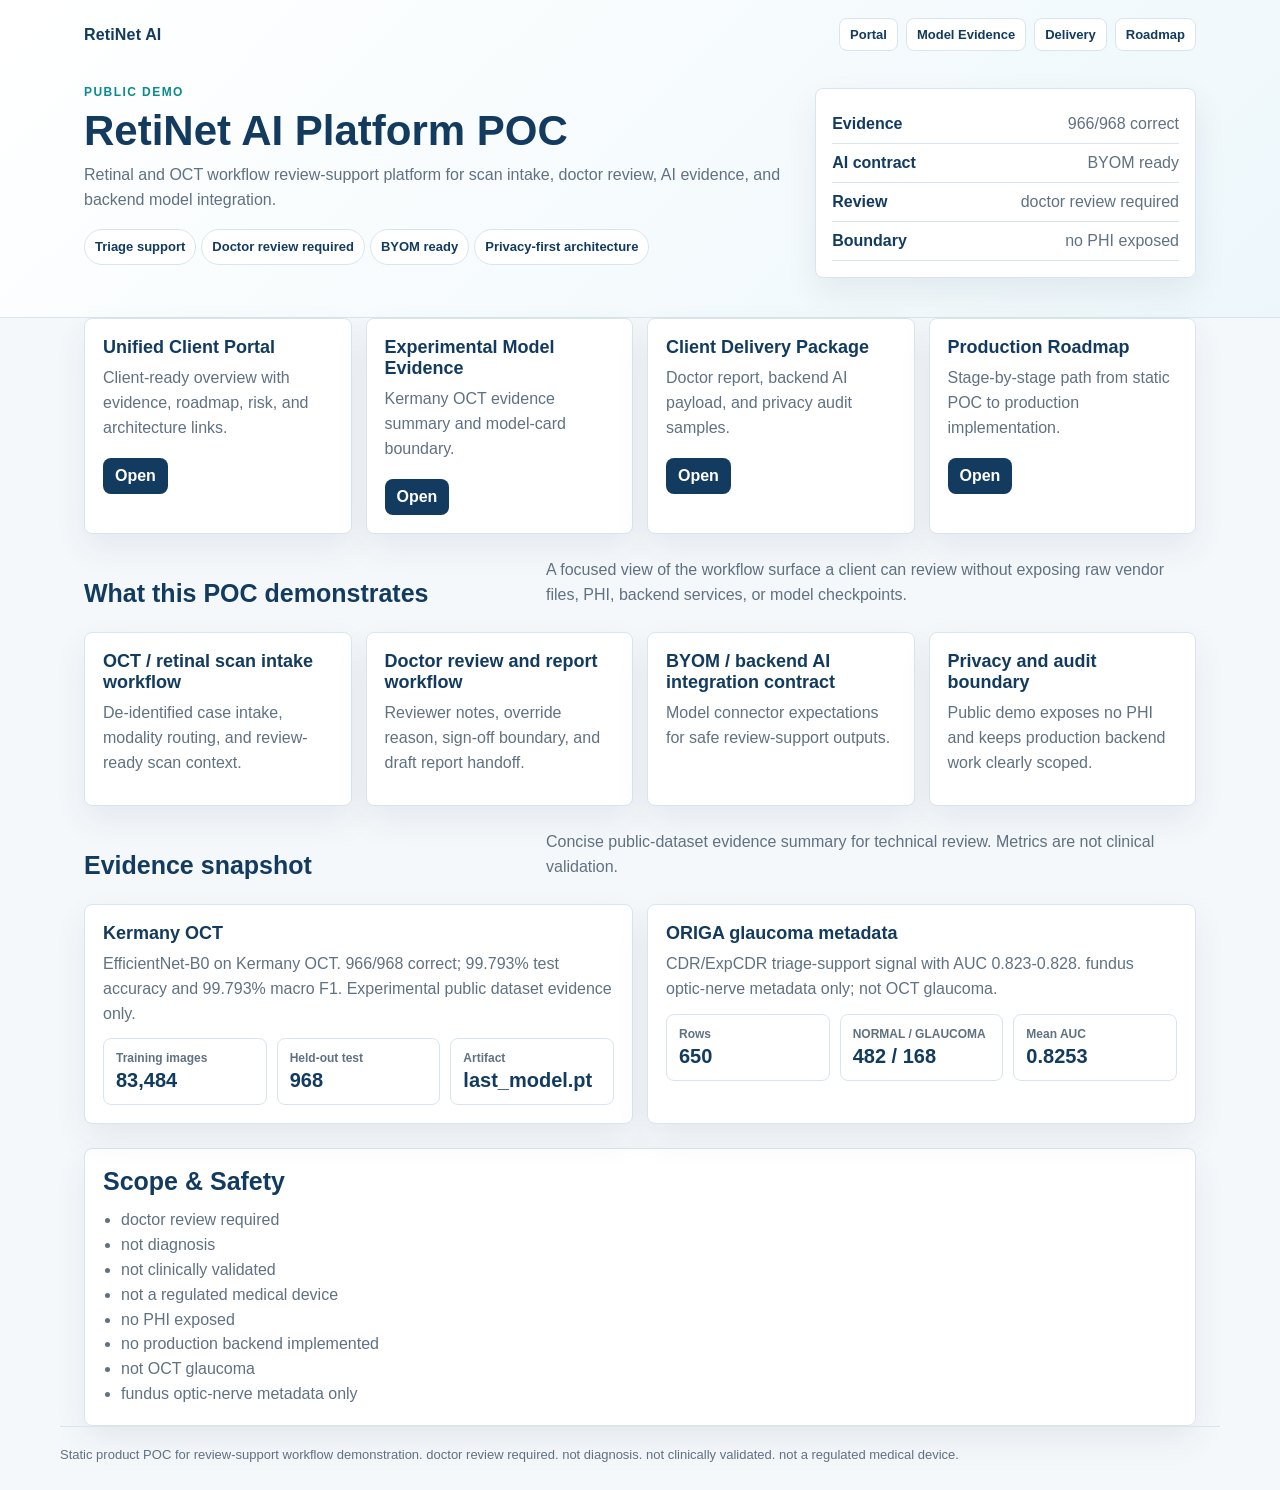
==== commit 87f3cf22: "Polish public demo and portal pages" ====
--- a/index.html
+++ b/index.html
@@ -1,459 +1,64 @@
 <!DOCTYPE html>
 <html lang="en">
 <head>
-<meta charset="utf-8">
-<meta name="viewport" content="width=device-width, initial-scale=1">
-<title>RetiNet AI Platform POC</title>
-<style>
-:root {
-  --ink:#102235;
-  --muted:#607080;
-  --soft:#f5f8fa;
-  --line:#d9e3ea;
-  --blue:#0d4777;
-  --blue2:#123b5f;
-  --teal:#0b8a92;
-  --teal-soft:#e7f5f6;
-  --green:#147553;
-  --green-soft:#e8f5ee;
-  --amber:#98640c;
-  --amber-soft:#fff4df;
-  --white:#ffffff;
-  --shadow:0 18px 48px rgba(16,34,53,.10);
-}
-* { box-sizing:border-box; }
-body { margin:0; font-family:Arial, Helvetica, sans-serif; color:var(--ink); background:var(--soft); }
-a { color:inherit; }
-.site-header { background:linear-gradient(135deg,#ffffff 0%,#f2f8fb 52%,#e8f4f6 100%); border-bottom:1px solid var(--line); }
-.nav { max-width:1440px; margin:0 auto; display:flex; align-items:center; justify-content:space-between; padding:20px 30px; }
-.brand { font-weight:900; letter-spacing:.02em; color:var(--blue2); }
-.nav-links { display:flex; gap:22px; color:var(--muted); font-size:14px; }
-.hero { max-width:1440px; margin:0 auto; padding:58px 30px 64px; display:grid; grid-template-columns:1.12fr .88fr; gap:42px; align-items:center; }
-.eyebrow { color:var(--teal); font-weight:900; text-transform:uppercase; letter-spacing:.12em; font-size:12px; }
-h1 { font-size:52px; line-height:1.02; margin:12px 0 18px; letter-spacing:-.02em; color:var(--blue2); }
-.subtitle { font-size:18px; line-height:1.58; color:#40586d; margin:0 0 22px; max-width:790px; }
-.hero-chips { display:flex; flex-wrap:wrap; gap:10px; margin:20px 0 24px; }
-.chip { display:inline-flex; align-items:center; border-radius:999px; padding:9px 13px; font-weight:800; font-size:13px; background:#fff; border:1px solid var(--line); color:var(--blue2); }
-.chip.teal { background:var(--teal-soft); color:#086a70; border-color:#b9dfe2; }
-.statement { border-left:4px solid var(--teal); padding:13px 16px; background:#fff; color:#40586d; border-radius:0 12px 12px 0; box-shadow:0 8px 24px rgba(16,34,53,.06); }
-.hero-visual { background:#fff; border:1px solid var(--line); border-radius:28px; box-shadow:var(--shadow); padding:22px; }
-.visual-top { display:flex; justify-content:space-between; align-items:center; margin-bottom:16px; }
-.visual-screen { border-radius:20px; background:linear-gradient(145deg,#102235,#17496f); padding:18px; color:#fff; min-height:310px; display:grid; align-content:space-between; }
-.screen-grid { display:grid; grid-template-columns:1fr 1fr; gap:12px; }
-.screen-card { background:rgba(255,255,255,.12); border:1px solid rgba(255,255,255,.18); border-radius:14px; padding:14px; }
-main { max-width:1440px; margin:0 auto; padding:0 30px 70px; }
-section { margin-top:54px; }
-.section-head { display:flex; justify-content:space-between; gap:24px; align-items:flex-end; margin-bottom:18px; }
-.section-head h2 { font-size:32px; margin:0; letter-spacing:-.01em; color:var(--blue2); }
-.section-head p { color:var(--muted); margin:0; max-width:700px; line-height:1.5; }
-.portfolio { display:grid; grid-template-columns:repeat(4,minmax(0,1fr)); gap:18px; }
-.product-card { background:#fff; border:1px solid var(--line); border-radius:20px; padding:22px; min-height:220px; display:flex; flex-direction:column; justify-content:space-between; box-shadow:0 10px 32px rgba(16,34,53,.06); }
-.product-card h3 { margin:0 0 10px; font-size:19px; color:var(--blue2); }
-.product-card p { margin:0; color:var(--muted); line-height:1.5; }
-.status { display:inline-block; margin-top:18px; color:var(--green); background:var(--green-soft); border-radius:999px; padding:7px 10px; font-size:12px; font-weight:900; }
-.cta { margin-top:16px; border:1px solid var(--blue); color:var(--blue); border-radius:999px; padding:9px 12px; font-weight:900; display:inline-block; width:max-content; }
-.workflow-panel,.console,.integration,.trust,.handoff { background:#fff; border:1px solid var(--line); border-radius:24px; box-shadow:var(--shadow); padding:24px; }
-.workflow-grid { display:grid; grid-template-columns:.9fr 1.1fr; gap:24px; }
-.stepper { display:grid; gap:10px; }
-.step { border:1px solid var(--line); background:#fff; border-radius:14px; padding:13px 14px; display:flex; align-items:center; gap:12px; cursor:pointer; color:var(--ink); font-weight:850; text-align:left; }
-.step span { width:32px; height:32px; border-radius:50%; display:grid; place-items:center; background:#edf4f7; color:var(--blue); font-size:12px; }
-.step.active { border-color:var(--teal); background:var(--teal-soft); }
-.step.done span { background:var(--green); color:#fff; }
-.progress-track { height:12px; background:#e6eef2; border-radius:999px; overflow:hidden; margin:8px 0 18px; }
-.progress-fill { height:100%; width:0%; background:linear-gradient(90deg,var(--blue),var(--teal)); transition:width .2s ease; }
-.metrics { display:grid; grid-template-columns:repeat(3,1fr); gap:12px; }
-.metric { background:#f8fbfc; border:1px solid var(--line); border-radius:16px; padding:15px; }
-.metric small { display:block; color:var(--muted); font-weight:900; text-transform:uppercase; letter-spacing:.06em; font-size:11px; }
-.metric strong { display:block; margin-top:6px; font-size:20px; color:var(--blue2); }
-.timeline { display:grid; gap:9px; max-height:275px; overflow:auto; }
-.event { border-left:3px solid var(--teal); background:#f8fbfc; padding:9px 12px; border-radius:0 10px 10px 0; color:#40586d; }
-.console-grid { display:grid; grid-template-columns:.74fr 1.36fr .9fr; gap:18px; }
-.case-button { width:100%; border:1px solid var(--line); background:#fff; border-radius:16px; padding:14px; margin-bottom:10px; text-align:left; cursor:pointer; }
-.case-button.active { border-color:var(--teal); background:var(--teal-soft); }
-.case-button strong { display:block; color:var(--blue2); margin-bottom:5px; }
-.viewer-grid { display:grid; grid-template-columns:1fr 1fr; gap:14px; }
-.image-box { min-height:235px; background:#102235; border-radius:18px; overflow:hidden; display:grid; place-items:center; color:#dce8ef; border:1px solid var(--line); }
-.image-box img { width:100%; height:auto; display:block; }
-.bio-list { display:grid; gap:10px; }
-.bio-item { display:flex; justify-content:space-between; gap:12px; background:#f8fbfc; border:1px solid var(--line); border-radius:12px; padding:10px 12px; }
-.bio-item span:first-child { color:var(--muted); font-weight:800; }
-.bio-item span:last-child { font-weight:900; color:var(--blue2); text-align:right; }
-.form-grid { display:grid; grid-template-columns:1fr 1fr; gap:18px; }
-label { display:block; margin-top:12px; font-size:13px; font-weight:900; color:var(--blue2); }
-textarea,input,select { width:100%; border:1px solid var(--line); border-radius:12px; padding:12px; font:inherit; background:#fff; }
-textarea { min-height:92px; resize:vertical; }
-.integration-grid { display:grid; grid-template-columns:.85fr 1.15fr; gap:18px; }
-.task-list { display:grid; grid-template-columns:repeat(2,1fr); gap:10px; margin-top:12px; }
-.task { background:#f8fbfc; border:1px solid var(--line); border-radius:12px; padding:11px; font-weight:850; color:var(--blue2); }
-details { border:1px solid var(--line); border-radius:14px; background:#f8fbfc; margin-bottom:12px; overflow:hidden; }
-summary { padding:13px 14px; font-weight:900; cursor:pointer; color:var(--blue2); }
-pre { margin:0; padding:14px; overflow:auto; color:#eaf3f5; background:#102235; font-size:12px; line-height:1.5; }
-.workspace-grid,.trust-grid,.handoff-grid { display:grid; grid-template-columns:repeat(4,minmax(0,1fr)); gap:14px; }
-.mini-card { border:1px solid var(--line); border-radius:16px; background:#fff; padding:16px; color:#40586d; min-height:96px; }
-.mini-card strong { color:var(--blue2); display:block; margin-bottom:7px; }
-.similar-list { display:grid; grid-template-columns:repeat(2,1fr); gap:14px; }
-.safety-flags { columns:2; background:#f8fbfc; border:1px solid var(--line); border-radius:16px; padding:18px 24px; color:#40586d; }
-.safety-flags li { margin:6px 0; }
-@media (max-width:1100px) {
-  .hero,.workflow-grid,.console-grid,.integration-grid,.form-grid { grid-template-columns:1fr; }
-  .portfolio,.workspace-grid,.trust-grid,.handoff-grid,.metrics,.similar-list { grid-template-columns:repeat(2,1fr); }
-}
-@media (max-width:700px) {
-  .nav,.section-head { display:block; }
-  .nav-links { display:none; }
-  .hero { padding-top:34px; }
-  h1 { font-size:36px; }
-  .portfolio,.workspace-grid,.trust-grid,.handoff-grid,.metrics,.similar-list,.viewer-grid,.task-list { grid-template-columns:1fr; }
-  .safety-flags { columns:1; }
-}
-</style>
+  <meta charset="utf-8">
+  <meta name="viewport" content="width=device-width, initial-scale=1">
+  <title>RetiNet AI Platform POC</title>
+  <link rel="stylesheet" href="assets/public_demo.css">
 </head>
 <body>
-<header class="site-header">
-  <div class="nav">
-    <div class="brand">RetiNet AI</div>
-    <div class="nav-links"><a href="#portfolio">Modules</a><a href="#workflow">Workflow</a><a href="#clinical">Clinical Review</a><a href="#ai">AI / Backend</a><a href="#trust">Privacy & Audit</a></div>
-  </div>
-  <div class="hero" id="overview">
-    <div>
-      <div class="eyebrow">Hero / Product Overview</div>
-      <h1>RetiNet AI Platform POC</h1>
-      <p class="subtitle">Model-agnostic retinal and glaucoma workflow platform for OCT scan intake, native OCT conversion, biomarker review, BYO-model integration, doctor review, reporting, and backend AI operations.</p>
-      <div class="hero-chips"><span class="chip teal">Triage Support</span><span class="chip">Doctor Review Required</span><span class="chip">BYOM Ready</span><span class="chip">Privacy-First Architecture</span></div>
-      <div class="statement">Static platform POC for review support only. Not a medical diagnosis system.</div>
-    </div>
-    <div class="hero-visual" aria-label="Platform preview">
-      <div class="visual-top"><strong>Clinical workflow console</strong><span class="status">doctor review required</span></div>
-      <div class="visual-screen">
-        <div><div class="eyebrow" style="color:#7ad5dc;">Live demo shell</div><h2 style="margin:8px 0 0;">Scan to signed review workflow</h2></div>
-        <div class="screen-grid">
-          <div class="screen-card">OCT scan input<br><strong>Ready</strong></div>
-          <div class="screen-card">Native OCT conversion<br><strong>Manifest only</strong></div>
-          <div class="screen-card">Biomarker Review<br><strong>Doctor-led</strong></div>
-          <div class="screen-card">Model Connector Contract<br><strong>BYOM</strong></div>
+  <header>
+    <div class="shell">
+      <div class="topbar">
+        <a class="brand" href="index.html">RetiNet AI</a>
+        <nav class="nav" aria-label="Demo sections">
+          <a href="portal/">Portal</a>
+          <a href="model-evidence/">Model Evidence</a>
+          <a href="delivery/">Delivery</a>
+          <a href="portal/production_implementation_roadmap.html">Roadmap</a>
+        </nav>
+      </div>
+      <div class="hero">
+        <div>
+          <div class="eyebrow">Public Demo</div>
+          <h1>RetiNet AI Platform POC</h1>
+          <p>Retinal and OCT workflow review-support platform for scan intake, doctor review, AI evidence, and backend model integration.</p>
+          <p><span class="chip">Triage support</span><span class="chip">Doctor review required</span><span class="chip">BYOM ready</span><span class="chip">Privacy-first architecture</span></p>
         </div>
+      <aside class="hero-panel">
+        <div class="mini-row"><strong>Evidence</strong><span>966/968 correct</span></div>
+        <div class="mini-row"><strong>AI contract</strong><span>BYOM ready</span></div>
+        <div class="mini-row"><strong>Review</strong><span>doctor review required</span></div>
+        <div class="mini-row"><strong>Boundary</strong><span>no PHI exposed</span></div>
+      </aside>
       </div>
     </div>
-  </div>
-</header>
-<main>
-  <section id="portfolio">
-    <div class="section-head"><h2>Product Portfolio Modules</h2><p>Premium platform modules organized like a medical technology product portfolio, with concise product value and clear demo boundaries.</p></div>
-    <div class="portfolio">
-      <article class="product-card"><div><h3>OCT Scan Intake</h3><p>Structured OCT scan input and validation path for de-identified review.</p><span class="status">Static demo</span></div><a class="cta" href="#workflow">View Workflow</a></article>
-      <article class="product-card"><div><h3>Native OCT Conversion</h3><p>Conversion manifest and B-scan preview workflow with raw vendor files hidden.</p><span class="status">Manifest only</span></div><a class="cta" href="#clinical">View Workflow</a></article>
-      <article class="product-card"><div><h3>Biomarker Review</h3><p>RNFL, GCC, CDR, retinal thickness, and macula marker review support.</p><span class="status">Doctor-led</span></div><a class="cta" href="#clinical">Review Biomarkers</a></article>
-      <article class="product-card"><div><h3>Glaucoma / Optic Nerve Review</h3><p>Optic nerve and glaucoma report metrics presented for review support.</p><span class="status">Review support</span></div><a class="cta" href="#clinical">Review Biomarkers</a></article>
-      <article class="product-card"><div><h3>BYOM Model Connector</h3><p>Bring Your Own Model integration through a Model Connector Contract.</p><span class="status">BYOM ready</span></div><a class="cta" href="#ai">Open Connector</a></article>
-      <article class="product-card"><div><h3>Doctor Report Workflow</h3><p>Doctor impression, notes, override reason, sign-off, and export path.</p><span class="status">Review required</span></div><a class="cta" href="#doctor">View Workflow</a></article>
-      <article class="product-card"><div><h3>Similarity Search</h3><p>KNN and hybrid reviewer-context search using case_hash only.</p><span class="status">Context only</span></div><a class="cta" href="#similarity">View Workflow</a></article>
-      <article class="product-card"><div><h3>Privacy & Audit Layer</h3><p>HIPAA-ready architecture, privacy-first architecture, hashing, encryption, and audit logs.</p><span class="status">Trust layer</span></div><a class="cta" href="#trust">View Audit Layer</a></article>
-    </div>
-  </section>
+  </header>
+  <main class="shell">
 
-  <section id="workflow">
-    <div class="section-head"><h2>Interactive Workflow</h2><p>A guided clinical process stepper. Click each step to update progress, current case state, timeline, audit log, and status indicators.</p></div>
-    <div class="workflow-panel workflow-grid">
-      <div class="stepper"><button class="step" type="button" data-step="Start Intake"><span>01</span>Start Intake</button><button class="step" type="button" data-step="Validate Scan"><span>02</span>Validate Scan</button><button class="step" type="button" data-step="Convert Native OCT"><span>03</span>Convert Native OCT</button><button class="step" type="button" data-step="Review Biomarkers"><span>04</span>Review Biomarkers</button><button class="step" type="button" data-step="Select AI Tasks"><span>05</span>Select AI Tasks</button><button class="step" type="button" data-step="Generate BYOM Request"><span>06</span>Generate BYOM Request</button><button class="step" type="button" data-step="Import BYOM Response"><span>07</span>Import BYOM Response</button><button class="step" type="button" data-step="Review Heatmap"><span>08</span>Review Heatmap</button><button class="step" type="button" data-step="Add Doctor Note"><span>09</span>Add Doctor Note</button><button class="step" type="button" data-step="Override AI Result"><span>10</span>Override AI Result</button><button class="step" type="button" data-step="Sign Report"><span>11</span>Sign Report</button><button class="step" type="button" data-step="Export Report"><span>12</span>Export Report</button></div>
-      <div>
-        <div class="progress-track"><div class="progress-fill" id="progressFill"></div></div>
-        <div class="metrics" id="workflowMetrics"></div>
-        <div class="section-head" style="margin:22px 0 12px;"><h2 style="font-size:22px;">Timeline</h2><p>Browser-only workflow events.</p></div>
-        <div class="timeline" id="timeline"></div>
-        <div class="section-head" style="margin:22px 0 12px;"><h2 style="font-size:22px;">Audit log</h2><p>Event hash chain mock.</p></div>
-        <div class="timeline" id="auditLog"></div>
+    <section class="grid four"><article class="card"><h3>Unified Client Portal</h3><p>Client-ready overview with evidence, roadmap, risk, and architecture links.</p><a class="cta" href="portal/">Open</a></article><article class="card"><h3>Experimental Model Evidence</h3><p>Kermany OCT evidence summary and model-card boundary.</p><a class="cta" href="model-evidence/">Open</a></article><article class="card"><h3>Client Delivery Package</h3><p>Doctor report, backend AI payload, and privacy audit samples.</p><a class="cta" href="delivery/">Open</a></article><article class="card"><h3>Production Roadmap</h3><p>Stage-by-stage path from static POC to production implementation.</p><a class="cta" href="portal/production_implementation_roadmap.html">Open</a></article></section>
+    <section>
+      <div class="section-head"><h2>What this POC demonstrates</h2><p>A focused view of the workflow surface a client can review without exposing raw vendor files, PHI, backend services, or model checkpoints.</p></div>
+      <div class="grid four"><article class="card"><h3>OCT / retinal scan intake workflow</h3><p>De-identified case intake, modality routing, and review-ready scan context.</p></article><article class="card"><h3>Doctor review and report workflow</h3><p>Reviewer notes, override reason, sign-off boundary, and draft report handoff.</p></article><article class="card"><h3>BYOM / backend AI integration contract</h3><p>Model connector expectations for safe review-support outputs.</p></article><article class="card"><h3>Privacy and audit boundary</h3><p>Public demo exposes no PHI and keeps production backend work clearly scoped.</p></article></div>
+    </section>
+    <section>
+      <div class="section-head"><h2>Evidence snapshot</h2><p>Concise public-dataset evidence summary for technical review. Metrics are not clinical validation.</p></div>
+      <div class="grid two">
+        <article class="card">
+          <h3>Kermany OCT</h3>
+          <p>EfficientNet-B0 on Kermany OCT. 966/968 correct; 99.793% test accuracy and 99.793% macro F1. Experimental public dataset evidence only.</p>
+          <div class="kpis"><div class="kpi"><span>Training images</span><strong>83,484</strong></div><div class="kpi"><span>Held-out test</span><strong>968</strong></div><div class="kpi"><span>Artifact</span><strong>last_model.pt</strong></div></div>
+        </article>
+        <article class="card">
+          <h3>ORIGA glaucoma metadata</h3>
+          <p>CDR/ExpCDR triage-support signal with AUC 0.823-0.828. fundus optic-nerve metadata only; not OCT glaucoma.</p>
+          <div class="kpis"><div class="kpi"><span>Rows</span><strong>650</strong></div><div class="kpi"><span>NORMAL / GLAUCOMA</span><strong>482 / 168</strong></div><div class="kpi"><span>Mean AUC</span><strong>0.8253</strong></div></div>
+        </article>
       </div>
-    </div>
-  </section>
+    </section>
+    <section><div class="card safety-card"><h2>Scope & Safety</h2><ul><li>doctor review required</li><li>not diagnosis</li><li>not clinically validated</li><li>not a regulated medical device</li><li>no PHI exposed</li><li>no production backend implemented</li><li>not OCT glaucoma</li><li>fundus optic-nerve metadata only</li></ul></div></section>
 
-  <section id="clinical">
-    <div class="section-head"><h2>Clinical Review Workspace</h2><p>Premium review console with de-identified case queue, OCT / B-scan viewer mock, Heatmap, biomarker summary, and doctor review required.</p></div>
-    <div class="console console-grid">
-      <aside><h3>De-identified case queue</h3><div id="caseQueue"></div></aside>
-      <div>
-        <h3>OCT / B-scan viewer mock + Heatmap</h3>
-        <div class="viewer-grid" id="viewerGrid"></div>
-        <p style="color:var(--muted);">Explanation support only, not clinical proof.</p>
-      </div>
-      <aside><h3>Biomarker Review</h3><div class="bio-list" id="biomarkers"></div><p style="color:var(--muted); margin-top:14px;">doctor review required</p></aside>
-    </div>
-  </section>
-
-  <section id="doctor">
-    <div class="section-head"><h2>Doctor Report Workflow</h2><p>Polished mock review forms for doctor impression, report placeholder, Journal Notes, Medication History, override reason, and Report Export.</p></div>
-    <div class="workflow-panel form-grid">
-      <div>
-        <h3>Doctor Report Input</h3>
-        <label>Manual doctor impression field</label><textarea>Review support note pending doctor sign-off.</textarea>
-        <label>Doctor report upload placeholder</label><input disabled value="Static demo only - no upload backend">
-        <label>Follow-up recommendation</label><select><option>Routine review support follow-up</option><option>Earlier review support</option></select>
-        <label>Review status</label><select id="reviewStatus"><option>pending</option><option>accepted</option><option>overridden</option><option>signed</option></select>
-        <label>Override reason required when overridden</label><textarea placeholder="Required when overridden"></textarea>
-      </div>
-      <div>
-        <h3>Journal Notes History</h3><div class="timeline" id="journalNotes"></div>
-        <h3>Medication History</h3><div class="timeline" id="medHistory"></div>
-        <h3>Report Export</h3>
-        <div class="mini-card"><strong>draft export</strong>JSON/HTML export contract, no PHI in export, export requires doctor sign-off. doctor-signed export future placeholder.</div>
-      </div>
-    </div>
-  </section>
-
-  <section id="ai">
-    <div class="section-head"><h2>AI / Backend Integration</h2><p>Backend AI team integration console with Bring Your Own Model, Model Connector Contract, AI Result Review, and contained JSON details.</p></div>
-    <div class="integration integration-grid">
-      <div>
-        <h3>Bring Your Own Model</h3>
-        <p style="color:var(--muted);">Selectable mock model tasks for the Model Connector Contract.</p>
-        <div class="task-list"><div class="task">macula_triage</div><div class="task">glaucoma_risk_support</div><div class="task">optic_nerve_report_extract</div><div class="task">explainability_heatmap</div><div class="task">embedding_generation</div></div>
-        <h3>AI Result Review</h3>
-        <div class="metrics" id="aiMetrics"></div>
-        <p style="color:var(--muted);">not_diagnosis=true · doctor review required · model_training_run=false · phase20_checkpoint_loaded=false</p>
-      </div>
-      <div>
-        <details><summary>Connector request JSON</summary><pre id="requestJson"></pre></details>
-        <details><summary>Connector response JSON</summary><pre id="responseJson"></pre></details>
-      </div>
-    </div>
-    <div class="section-head" style="margin-top:28px;"><h2>Backend ML / AI Team Workspace</h2><p>Production integration points available to the backend AI team.</p></div>
-    <div class="workspace-grid" id="workspaceGrid"></div>
-  </section>
-
-  <section id="similarity">
-    <div class="section-head"><h2>Similarity Search</h2><p>Clean reviewer-context module for KNN image similarity placeholder and hybrid search placeholder. reviewer context only, not diagnosis.</p></div>
-    <div class="workflow-panel">
-      <div class="similar-list" id="similarCases"></div>
-      <p style="color:var(--muted); margin-top:16px;">Signals: image embeddings, structured biomarkers, redacted report text. Includes KNN / hybrid / similarity search, SDK / CLI operations, and Audit trail handoff.</p>
-    </div>
-  </section>
-
-  <section id="trust">
-    <div class="section-head"><h2>Privacy & Audit</h2><p>Premium trust section with HIPAA-ready architecture and privacy-first architecture wording only. No HIPAA certification claim.</p></div>
-    <div class="trust">
-      <div class="trust-grid">
-        <div class="mini-card"><strong>PHI minimization</strong>No PHI in public demo.</div>
-        <div class="mini-card"><strong>Hashing</strong>case_hash-only identifiers.</div>
-        <div class="mini-card"><strong>Encryption</strong>Architecture placeholder for secure storage.</div>
-        <div class="mini-card"><strong>RBAC / access control</strong>Production control layer placeholder.</div>
-        <div class="mini-card"><strong>audit logs</strong>Event hash chain mock.</div>
-        <div class="mini-card"><strong>raw vendor files hidden</strong>Conversion manifest only.</div>
-        <div class="mini-card"><strong>full metadata not exposed</strong>Public demo is redacted.</div>
-        <div class="mini-card"><strong>HIPAA-ready architecture</strong>privacy-first architecture, no certification claim.</div>
-      </div>
-      <h3>Visible safety flags</h3>
-      <ul class="safety-flags"><li>triage_only_not_diagnosis=true</li><li>medical_diagnosis_claimed=false</li><li>glaucoma_diagnosis_claimed=false</li><li>raw_vendor_files_exposed=false</li><li>full_metadata_exposed=false</li><li>model_inference_run=false</li><li>model_training_run=false</li><li>phase20_checkpoint_required=false</li><li>phase20_checkpoint_loaded=false</li><li>diagnosis_claimed=false</li><li>phi_stored_in_platform_poc=false</li></ul>
-    </div>
-  </section>
-
-  <section id="handoff">
-    <div class="section-head"><h2>Handoff / Client Summary</h2><p>Client-ready summary of what works, what is mocked, integration needs, backend AI handoff, next steps, and out-of-scope boundaries.</p></div>
-    <div class="handoff handoff-grid">
-      <div class="mini-card"><strong>What is working in this POC</strong>Premium static product page, workflow stepper, clinical review console, BYOM connector, similarity context, and audit layer.</div>
-      <div class="mini-card"><strong>What is mocked</strong>Uploads, auth, database writes, model endpoint calls, heatmap generation, and report signing.</div>
-      <div class="mini-card"><strong>What client needs to integrate</strong>Secure storage, identity, native conversion service, model endpoints, vector index, export signing, and security review.</div>
-      <div class="mini-card"><strong>Backend AI team integration points</strong>Model connector registry, inference logs, model versioning, visualization tools, SDK / CLI operations, and embeddings.</div>
-      <div class="mini-card"><strong>Suggested next production steps</strong>Upload service, secure storage, role-based auth, model endpoint integration, vector index, native conversion service, report export/signing.</div>
-      <div class="mini-card"><strong>Out of scope</strong>Diagnosis, regulated product claims, certification claims, and production clinical validation.</div>
-      <div class="mini-card"><strong>Medical boundary</strong>This is not a medical diagnosis system and is not a regulated medical device.</div>
-      <div class="mini-card"><strong>Demo use</strong>Client presentation and product workflow alignment only.</div>
-    </div>
-  </section>
-</main>
-<script>
-const STATE = {
-  "created_utc": "2026-05-31T11:43:05.273521+00:00",
-  "cases": [
-    {
-      "case_hash": "case_1d8bb001afcbcdc4",
-      "eye_side": "OD",
-      "priority": "Review support",
-      "status": "doctor review required",
-      "state": "Ready for intake",
-      "modalities": [
-        "OCT scan input",
-        "Native OCT conversion",
-        "Glaucoma / optic nerve review"
-      ],
-      "oct_image": "assets/macula_original.png",
-      "heatmap": "assets/macula_heatmap_overlay.png",
-      "native_preview": "assets/native_bscan_preview.png",
-      "biomarkers": {
-        "RNFL": "72 um",
-        "GCC": "68 um",
-        "CDR": "0.62",
-        "retinal thickness": "286 um",
-        "fluid/cyst indicators": "review marker",
-        "drusen markers": "present for review",
-        "CNV markers": "possible support signal",
-        "DME-related markers": "noted for review"
-      },
-      "notes": [
-        "Scan quality validated for review support.",
-        "doctor review required before export."
-      ],
-      "medications": [
-        "prostaglandin_analog: active",
-        "lubricating_drop: history"
-      ]
-    },
-    {
-      "case_hash": "case_e4a8b457f4a8fb4f",
-      "eye_side": "OS",
-      "priority": "Routine review",
-      "status": "conversion ready",
-      "state": "Conversion manifest available",
-      "modalities": [
-        "Native OCT conversion",
-        "Biomarker Review"
-      ],
-      "oct_image": "assets/native_bscan_preview.png",
-      "heatmap": null,
-      "native_preview": "assets/native_bscan_preview.png",
-      "biomarkers": {
-        "RNFL": "88 um",
-        "GCC": "82 um",
-        "CDR": "0.48",
-        "retinal thickness": "274 um",
-        "fluid/cyst indicators": "not flagged in mock",
-        "drusen markers": "trend slot ready",
-        "CNV markers": "not requested",
-        "DME-related markers": "not requested"
-      },
-      "notes": [
-        "Native OCT conversion manifest ready."
-      ],
-      "medications": []
-    }
-  ],
-  "selected_case_hash": "case_1d8bb001afcbcdc4",
-  "workflow_steps": [
-    "Start Intake",
-    "Validate Scan",
-    "Convert Native OCT",
-    "Review Biomarkers",
-    "Select AI Tasks",
-    "Generate BYOM Request",
-    "Import BYOM Response",
-    "Review Heatmap",
-    "Add Doctor Note",
-    "Override AI Result",
-    "Sign Report",
-    "Export Report"
-  ],
-  "safety_flags": [
-    "triage_only_not_diagnosis=true",
-    "medical_diagnosis_claimed=false",
-    "glaucoma_diagnosis_claimed=false",
-    "raw_vendor_files_exposed=false",
-    "full_metadata_exposed=false",
-    "model_inference_run=false",
-    "model_training_run=false",
-    "phase20_checkpoint_required=false",
-    "phase20_checkpoint_loaded=false",
-    "diagnosis_claimed=false",
-    "phi_stored_in_platform_poc=false"
-  ],
-  "byom_request": {
-    "case_hash": "case_1d8bb001afcbcdc4",
-    "contract": "Model Connector Contract",
-    "mode": "Bring Your Own Model",
-    "tasks": [
-      "macula_triage",
-      "glaucoma_risk_support",
-      "optic_nerve_report_extract",
-      "explainability_heatmap",
-      "embedding_generation"
-    ],
-    "object_refs": {
-      "oct_sequence": "signed-demo-ref://oct-sequence",
-      "conversion_manifest": "signed-demo-ref://conversion-manifest",
-      "redacted_report_text": "redacted-review-support-text"
-    },
-    "safety": {
-      "contains_phi": false,
-      "raw_vendor_files_exposed": false,
-      "model_training_run": false,
-      "phase20_checkpoint_loaded": false
-    }
-  },
-  "byom_response": {
-    "case_hash": "case_1d8bb001afcbcdc4",
-    "result": {
-      "label": "review_recommended",
-      "score": 0.82,
-      "uncertainty": 0.18,
-      "confidence_band": "moderate",
-      "not_diagnosis": true,
-      "doctor_review_required": true,
-      "model_training_run": false,
-      "phase20_checkpoint_loaded": false
-    }
-  },
-  "similar_cases": [
-    {
-      "case_hash": "case_8253e380f7bc5070",
-      "score": 0.91,
-      "basis": "KNN image similarity with structured biomarkers"
-    },
-    {
-      "case_hash": "case_a3716319f1020ce7",
-      "score": 0.84,
-      "basis": "hybrid search using image embeddings and redacted report text"
-    }
-  ]
-};
-let selectedCaseIndex = 0;
-let completed = [];
-let activeStep = "";
-let timeline = ["Demo ready", "Selected " + STATE.selected_case_hash];
-let audit = [{ action: "demo_ready", previous: "GENESIS", event_hash: "event_" + STATE.selected_case_hash.slice(-8) }];
-const workspace = ["OCT image data registry","Native/vendor OCT file data registry","Macula triage data registry","Glaucoma / optic nerve report data registry","Biomarker extraction outputs","Model connector registry","Inference logs","Model versioning","Visualization tools","KNN / hybrid / similarity search","SDK / CLI operations","Audit trail"];
-
-function esc(v) { return String(v ?? "").replace(/[&<>"']/g, c => ({"&":"&amp;","<":"&lt;",">":"&gt;",'"':"&quot;","'":"&#039;"})[c]); }
-function activeCase() { return STATE.cases[selectedCaseIndex]; }
-function hash(text) { let h = 0; for (let i = 0; i < text.length; i++) { h = ((h << 5) - h) + text.charCodeAt(i); h |= 0; } return "event_" + Math.abs(h).toString(16).padStart(8, "0"); }
-function metric(label, value) { return `<div class="metric"><small>${esc(label)}</small><strong>${esc(value)}</strong></div>`; }
-function eventItem(text) { return `<div class="event">${esc(text)}</div>`; }
-function imageBox(path, label) { return path ? `<div><div class="image-box"><img src="${esc(path)}" alt="${esc(label)}"></div><p style="color:var(--muted);">${esc(label)}</p></div>` : `<div><div class="image-box">Clean placeholder panel</div><p style="color:var(--muted);">${esc(label)}</p></div>`; }
-function addAudit(action) { const previous = audit[audit.length - 1]?.event_hash || "GENESIS"; const item = { action, previous, case_hash: activeCase().case_hash }; item.event_hash = hash(JSON.stringify(item)); audit.push(item); }
-function runStep(step) {
-  activeStep = step;
-  if (!completed.includes(step)) completed.push(step);
-  activeCase().state = step.toLowerCase().replaceAll(" ", "_");
-  timeline.push(step + " completed for " + activeCase().case_hash);
-  addAudit(step);
-  renderAll();
-}
-function selectCase(index) { selectedCaseIndex = index; timeline.push("Selected " + activeCase().case_hash); addAudit("case_selected"); renderAll(); }
-function renderWorkflow() {
-  document.querySelectorAll(".step").forEach(btn => { const step = btn.dataset.step; btn.classList.toggle("done", completed.includes(step)); btn.classList.toggle("active", activeStep === step); });
-  const progress = Math.round((completed.length / STATE.workflow_steps.length) * 100);
-  document.getElementById("progressFill").style.width = progress + "%";
-  document.getElementById("workflowMetrics").innerHTML = metric("Progress", progress + "%") + metric("Current case state", activeCase().state) + metric("Status", activeCase().status);
-  document.getElementById("timeline").innerHTML = timeline.map(eventItem).join("");
-  document.getElementById("auditLog").innerHTML = audit.map(item => `<div class="event"><strong>${esc(item.action)}</strong><br><span>${esc(item.event_hash)}</span></div>`).join("");
-}
-function renderClinical() {
-  document.getElementById("caseQueue").innerHTML = STATE.cases.map((item, idx) => `<button class="case-button ${idx === selectedCaseIndex ? "active" : ""}" type="button" onclick="selectCase(${idx})"><strong>${esc(item.case_hash)}</strong><span>${esc(item.eye_side)} · ${esc(item.priority)} · ${esc(item.status)}</span></button>`).join("");
-  document.getElementById("viewerGrid").innerHTML = imageBox(activeCase().oct_image, "OCT / B-scan viewer mock") + imageBox(activeCase().heatmap, "Heatmap viewer");
-  document.getElementById("biomarkers").innerHTML = Object.entries(activeCase().biomarkers).map(([k,v]) => `<div class="bio-item"><span>${esc(k)}</span><span>${esc(v)}</span></div>`).join("");
-  document.getElementById("journalNotes").innerHTML = activeCase().notes.map(eventItem).join("");
-  document.getElementById("medHistory").innerHTML = activeCase().medications.map(eventItem).join("") || eventItem("No Medication History in this mock case.");
-}
-function renderAi() {
-  const r = STATE.byom_response.result;
-  document.getElementById("aiMetrics").innerHTML = metric("label", r.label) + metric("score", r.score) + metric("uncertainty", r.uncertainty) + metric("confidence band", r.confidence_band);
-  const request = {...STATE.byom_request, case_hash: activeCase().case_hash};
-  const response = {...STATE.byom_response, case_hash: activeCase().case_hash};
-  document.getElementById("requestJson").textContent = JSON.stringify(request, null, 2);
-  document.getElementById("responseJson").textContent = JSON.stringify(response, null, 2);
-  document.getElementById("workspaceGrid").innerHTML = workspace.map(item => `<div class="mini-card"><strong>${esc(item)}</strong>Backend AI operation module.</div>`).join("");
-  document.getElementById("similarCases").innerHTML = STATE.similar_cases.map(item => `<div class="mini-card"><strong>${esc(item.case_hash)}</strong>Score ${esc(item.score)}<br>${esc(item.basis)}</div>`).join("");
-}
-document.querySelectorAll(".step").forEach(btn => btn.addEventListener("click", () => runStep(btn.dataset.step)));
-document.getElementById("reviewStatus").addEventListener("change", e => { if (e.target.value === "overridden") { timeline.push("Override AI Result selected; override reason required when overridden"); addAudit("override_reason_required"); } renderAll(); });
-function renderAll() { renderWorkflow(); renderClinical(); renderAi(); }
-renderAll();
-</script>
+  </main>
+  <footer class="shell footer-note">Static product POC for review-support workflow demonstration. doctor review required. not diagnosis. not clinically validated. not a regulated medical device.</footer>
 </body>
 </html>
--- a/assets/public_demo.css
+++ b/assets/public_demo.css
@@ -0,0 +1,74 @@
+:root {
+  --ink:#102235;
+  --muted:#607181;
+  --bg:#f5f8fb;
+  --panel:#ffffff;
+  --line:#d9e5ed;
+  --blue:#123b5f;
+  --teal:#0b8a92;
+  --green:#147553;
+  --amber:#9a6400;
+  --soft-blue:#eef6fb;
+  --soft-teal:#e8f6f7;
+  --soft-amber:#fff5df;
+  --shadow:0 14px 34px rgba(16,34,53,.07);
+}
+* { box-sizing:border-box; }
+body { margin:0; font-family:Arial, Helvetica, sans-serif; color:var(--ink); background:var(--bg); }
+a { color:var(--teal); font-weight:800; text-decoration:none; }
+.shell { max-width:1160px; margin:0 auto; padding:0 24px; }
+header { background:linear-gradient(135deg,#ffffff 0%,#edf7fb 100%); border-bottom:1px solid var(--line); }
+.topbar { display:flex; justify-content:space-between; gap:18px; align-items:center; padding:18px 0 0; }
+.brand { color:var(--blue); font-weight:900; letter-spacing:.01em; }
+.nav { display:flex; gap:8px; flex-wrap:wrap; justify-content:flex-end; }
+.nav a, .back-link { border:1px solid var(--line); background:#fff; border-radius:8px; padding:8px 10px; color:var(--blue); font-size:13px; }
+.hero { padding:34px 0 36px; display:grid; grid-template-columns:minmax(0,1.3fr) minmax(280px,.7fr); gap:24px; align-items:center; }
+.hero.compact { grid-template-columns:1fr; padding:28px 0 30px; }
+.eyebrow { color:var(--teal); text-transform:uppercase; letter-spacing:.12em; font-size:12px; font-weight:900; }
+h1 { margin:9px 0 10px; color:var(--blue); font-size:42px; line-height:1.08; }
+h2 { margin:0 0 12px; color:var(--blue); font-size:25px; }
+h3 { margin:0 0 8px; color:var(--blue); font-size:18px; }
+p { color:var(--muted); line-height:1.55; margin:0 0 12px; }
+main { padding:26px 0 52px; }
+section { margin-top:24px; }
+section:first-child { margin-top:0; }
+.grid { display:grid; gap:14px; }
+.two { grid-template-columns:repeat(2,minmax(0,1fr)); }
+.three { grid-template-columns:repeat(3,minmax(0,1fr)); }
+.four { grid-template-columns:repeat(4,minmax(0,1fr)); }
+.card { background:var(--panel); border:1px solid var(--line); border-radius:8px; padding:18px; box-shadow:var(--shadow); }
+.soft { background:linear-gradient(180deg,#fff,#f8fbfd); }
+.chip { display:inline-block; border:1px solid var(--line); background:#fff; color:var(--blue); border-radius:999px; padding:7px 10px; margin:4px 5px 4px 0; font-size:13px; font-weight:900; }
+.chip.good { background:#e8f5ee; color:var(--green); border-color:#b9dfca; }
+.chip.warn { background:var(--soft-amber); color:var(--amber); border-color:#ecd69d; }
+.cta { display:inline-block; margin-top:6px; padding:9px 12px; border-radius:8px; background:var(--blue); color:#fff; font-weight:900; }
+.cta.secondary { background:var(--teal); }
+.kpis { display:grid; grid-template-columns:repeat(3,1fr); gap:10px; }
+.kpi { border:1px solid var(--line); border-radius:8px; padding:12px; background:#fff; }
+.kpi span { display:block; color:var(--muted); font-size:12px; font-weight:800; }
+.kpi strong { display:block; margin-top:4px; color:var(--blue); font-size:20px; }
+.kv { display:grid; gap:7px; }
+.kv div { display:flex; justify-content:space-between; gap:14px; border-bottom:1px solid var(--line); padding:7px 0; }
+.kv span:first-child { color:var(--muted); font-weight:800; }
+.kv span:last-child { color:var(--blue); font-weight:900; text-align:right; }
+.section-head { display:flex; justify-content:space-between; gap:18px; align-items:flex-end; margin-bottom:12px; }
+.section-head p { max-width:650px; }
+.hero-panel { background:#fff; border:1px solid var(--line); border-radius:8px; padding:16px; box-shadow:var(--shadow); }
+.mini-row { display:flex; justify-content:space-between; gap:12px; border-bottom:1px solid var(--line); padding:10px 0; color:var(--muted); }
+.mini-row strong { color:var(--blue); }
+.safety-card ul, .tight-list { margin:0; padding-left:18px; color:var(--muted); line-height:1.55; }
+.table-wrap { overflow-x:auto; background:#fff; border:1px solid var(--line); border-radius:8px; }
+table { width:100%; border-collapse:collapse; color:var(--muted); }
+th, td { border-bottom:1px solid var(--line); padding:10px; text-align:left; vertical-align:top; }
+th { color:var(--blue); background:#f8fbfd; }
+.timeline { counter-reset:step; display:grid; gap:12px; }
+.step { position:relative; padding-left:48px; }
+.step:before { counter-increment:step; content:counter(step); position:absolute; left:16px; top:18px; width:22px; height:22px; border-radius:999px; background:var(--teal); color:white; display:grid; place-items:center; font-size:12px; font-weight:900; }
+.footer-note { border-top:1px solid var(--line); padding:20px 0 28px; color:var(--muted); font-size:13px; }
+.bottom-link { margin-top:22px; }
+@media (max-width:900px) {
+  .hero, .two, .three, .four { grid-template-columns:1fr; }
+  h1 { font-size:34px; }
+  .topbar, .section-head { align-items:flex-start; flex-direction:column; }
+  .kpis { grid-template-columns:1fr; }
+}
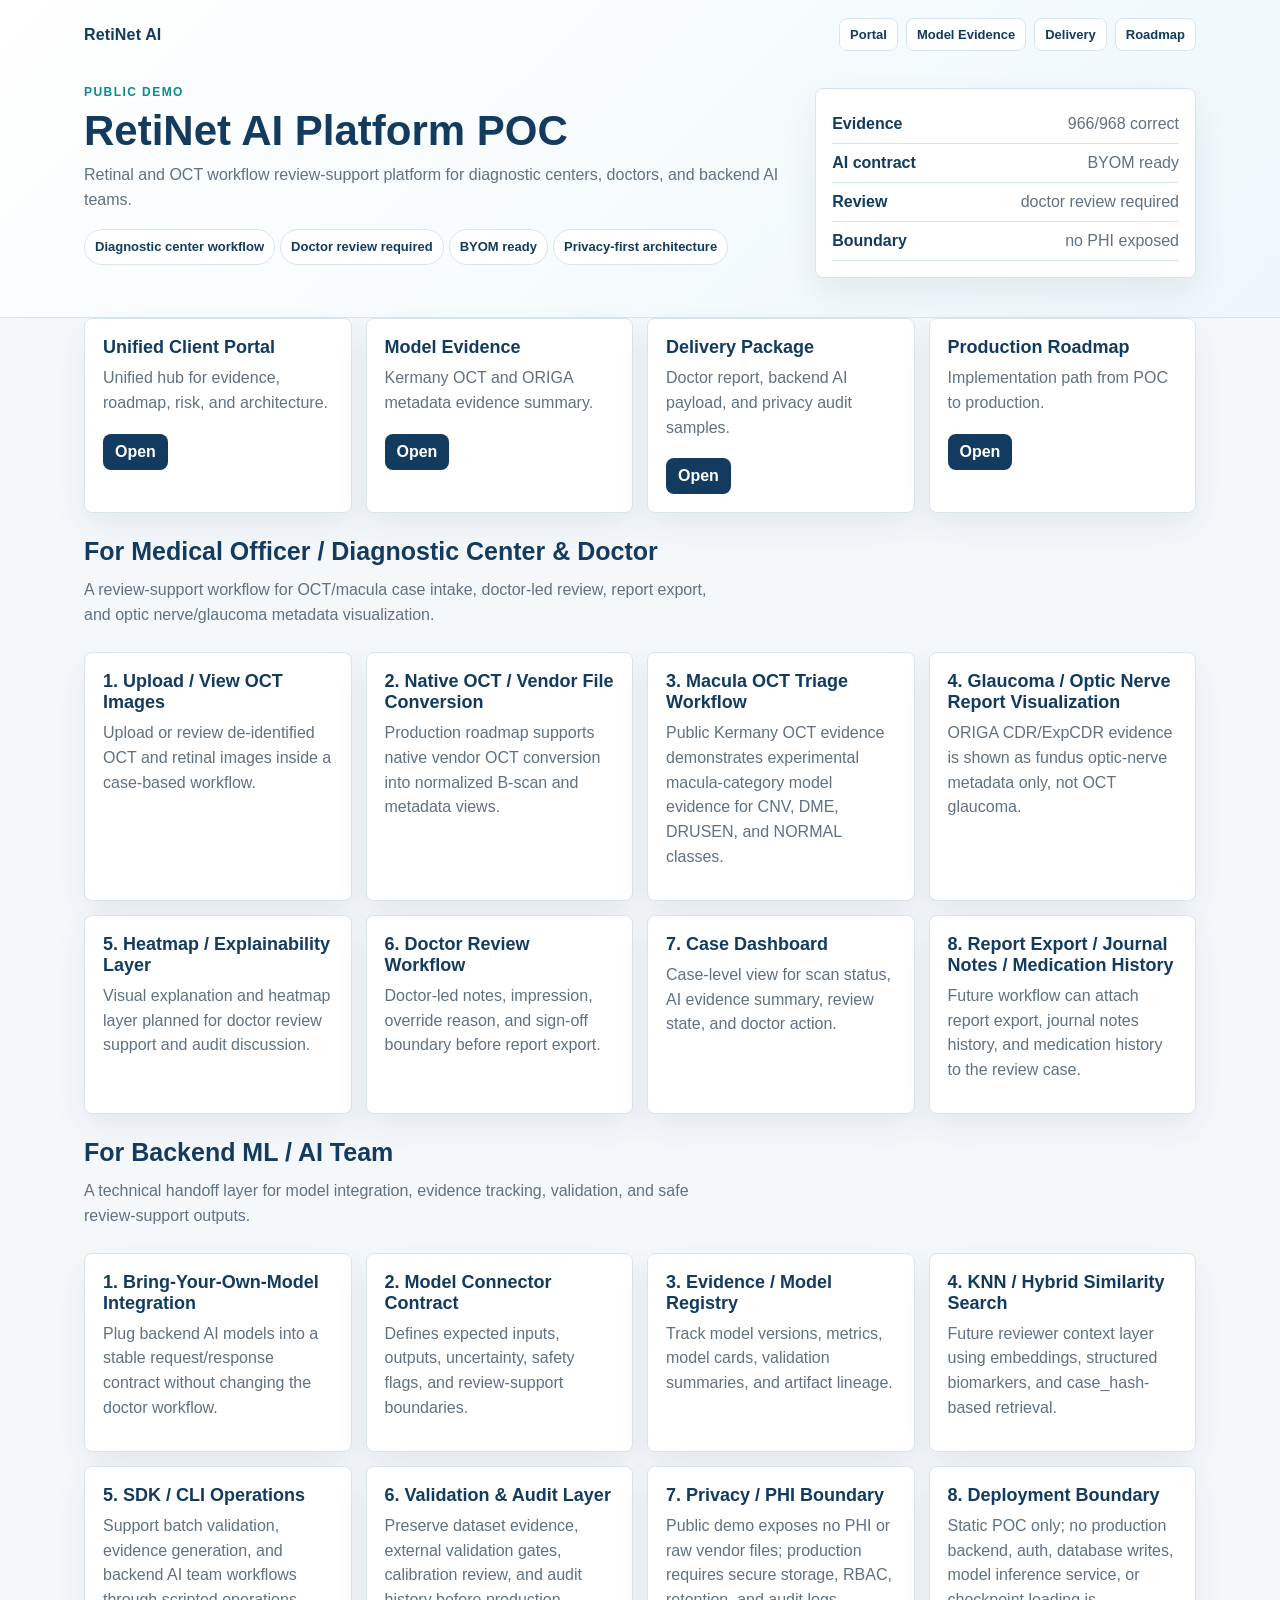
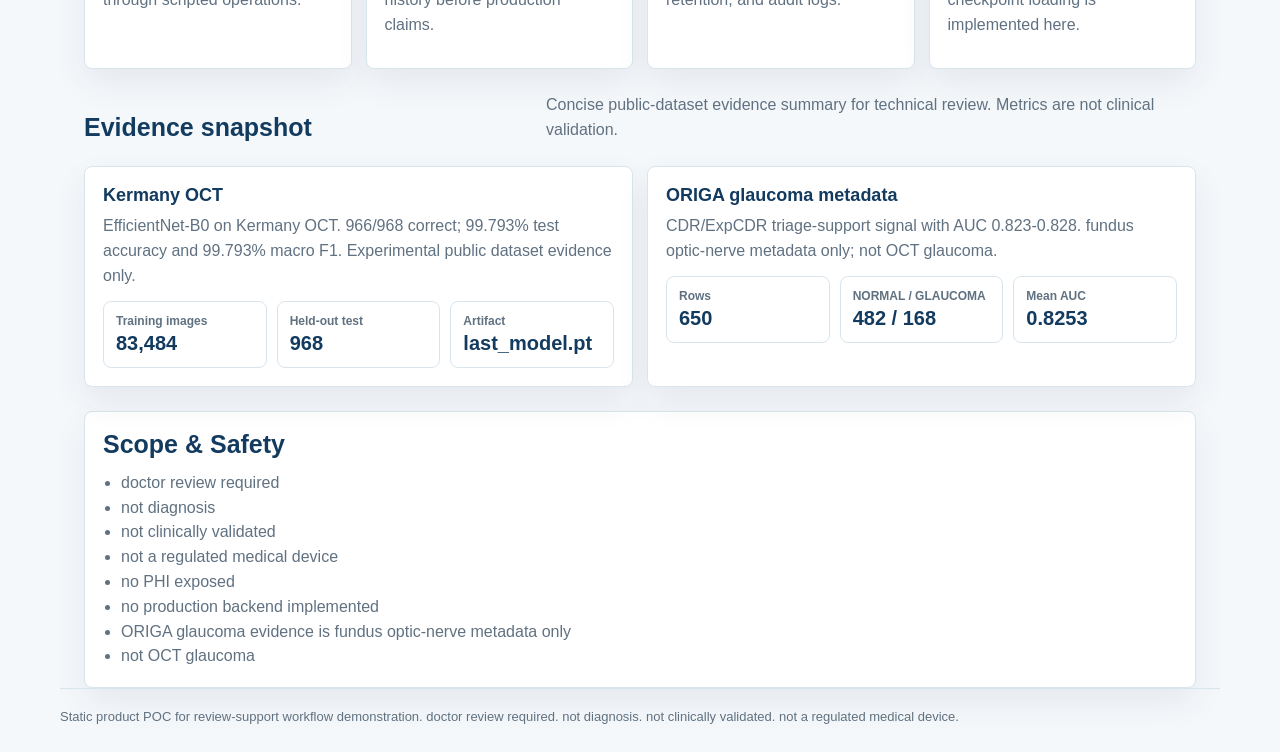
==== commit d5aa414b: "Organize public demo by audience" ====
--- a/index.html
+++ b/index.html
@@ -22,8 +22,8 @@
         <div>
           <div class="eyebrow">Public Demo</div>
           <h1>RetiNet AI Platform POC</h1>
-          <p>Retinal and OCT workflow review-support platform for scan intake, doctor review, AI evidence, and backend model integration.</p>
-          <p><span class="chip">Triage support</span><span class="chip">Doctor review required</span><span class="chip">BYOM ready</span><span class="chip">Privacy-first architecture</span></p>
+          <p>Retinal and OCT workflow review-support platform for diagnostic centers, doctors, and backend AI teams.</p>
+          <p><span class="chip">Diagnostic center workflow</span><span class="chip">Doctor review required</span><span class="chip">BYOM ready</span><span class="chip">Privacy-first architecture</span></p>
         </div>
       <aside class="hero-panel">
         <div class="mini-row"><strong>Evidence</strong><span>966/968 correct</span></div>
@@ -36,11 +36,51 @@
   </header>
   <main class="shell">
 
-    <section class="grid four"><article class="card"><h3>Unified Client Portal</h3><p>Client-ready overview with evidence, roadmap, risk, and architecture links.</p><a class="cta" href="portal/">Open</a></article><article class="card"><h3>Experimental Model Evidence</h3><p>Kermany OCT evidence summary and model-card boundary.</p><a class="cta" href="model-evidence/">Open</a></article><article class="card"><h3>Client Delivery Package</h3><p>Doctor report, backend AI payload, and privacy audit samples.</p><a class="cta" href="delivery/">Open</a></article><article class="card"><h3>Production Roadmap</h3><p>Stage-by-stage path from static POC to production implementation.</p><a class="cta" href="portal/production_implementation_roadmap.html">Open</a></article></section>
+    <section class="grid four">
+      <article class="card"><h3>Unified Client Portal</h3><p>Unified hub for evidence, roadmap, risk, and architecture.</p><a class="cta" href="portal/">Open</a></article>
+      <article class="card"><h3>Model Evidence</h3><p>Kermany OCT and ORIGA metadata evidence summary.</p><a class="cta" href="model-evidence/">Open</a></article>
+      <article class="card"><h3>Delivery Package</h3><p>Doctor report, backend AI payload, and privacy audit samples.</p><a class="cta" href="delivery/">Open</a></article>
+      <article class="card"><h3>Production Roadmap</h3><p>Implementation path from POC to production.</p><a class="cta" href="portal/production_implementation_roadmap.html">Open</a></article>
+    </section>
+
     <section>
-      <div class="section-head"><h2>What this POC demonstrates</h2><p>A focused view of the workflow surface a client can review without exposing raw vendor files, PHI, backend services, or model checkpoints.</p></div>
-      <div class="grid four"><article class="card"><h3>OCT / retinal scan intake workflow</h3><p>De-identified case intake, modality routing, and review-ready scan context.</p></article><article class="card"><h3>Doctor review and report workflow</h3><p>Reviewer notes, override reason, sign-off boundary, and draft report handoff.</p></article><article class="card"><h3>BYOM / backend AI integration contract</h3><p>Model connector expectations for safe review-support outputs.</p></article><article class="card"><h3>Privacy and audit boundary</h3><p>Public demo exposes no PHI and keeps production backend work clearly scoped.</p></article></div>
+      <div class="section-head">
+        <div>
+          <h2>For Medical Officer / Diagnostic Center & Doctor</h2>
+          <p>A review-support workflow for OCT/macula case intake, doctor-led review, report export, and optic nerve/glaucoma metadata visualization.</p>
+        </div>
+      </div>
+      <div class="grid four">
+        <article class="card"><h3>1. Upload / View OCT Images</h3><p>Upload or review de-identified OCT and retinal images inside a case-based workflow.</p></article>
+        <article class="card"><h3>2. Native OCT / Vendor File Conversion</h3><p>Production roadmap supports native vendor OCT conversion into normalized B-scan and metadata views.</p></article>
+        <article class="card"><h3>3. Macula OCT Triage Workflow</h3><p>Public Kermany OCT evidence demonstrates experimental macula-category model evidence for CNV, DME, DRUSEN, and NORMAL classes.</p></article>
+        <article class="card"><h3>4. Glaucoma / Optic Nerve Report Visualization</h3><p>ORIGA CDR/ExpCDR evidence is shown as fundus optic-nerve metadata only, not OCT glaucoma.</p></article>
+        <article class="card"><h3>5. Heatmap / Explainability Layer</h3><p>Visual explanation and heatmap layer planned for doctor review support and audit discussion.</p></article>
+        <article class="card"><h3>6. Doctor Review Workflow</h3><p>Doctor-led notes, impression, override reason, and sign-off boundary before report export.</p></article>
+        <article class="card"><h3>7. Case Dashboard</h3><p>Case-level view for scan status, AI evidence summary, review state, and doctor action.</p></article>
+        <article class="card"><h3>8. Report Export / Journal Notes / Medication History</h3><p>Future workflow can attach report export, journal notes history, and medication history to the review case.</p></article>
+      </div>
     </section>
+
+    <section>
+      <div class="section-head">
+        <div>
+          <h2>For Backend ML / AI Team</h2>
+          <p>A technical handoff layer for model integration, evidence tracking, validation, and safe review-support outputs.</p>
+        </div>
+      </div>
+      <div class="grid four">
+        <article class="card"><h3>1. Bring-Your-Own-Model Integration</h3><p>Plug backend AI models into a stable request/response contract without changing the doctor workflow.</p></article>
+        <article class="card"><h3>2. Model Connector Contract</h3><p>Defines expected inputs, outputs, uncertainty, safety flags, and review-support boundaries.</p></article>
+        <article class="card"><h3>3. Evidence / Model Registry</h3><p>Track model versions, metrics, model cards, validation summaries, and artifact lineage.</p></article>
+        <article class="card"><h3>4. KNN / Hybrid Similarity Search</h3><p>Future reviewer context layer using embeddings, structured biomarkers, and case_hash-based retrieval.</p></article>
+        <article class="card"><h3>5. SDK / CLI Operations</h3><p>Support batch validation, evidence generation, and backend AI team workflows through scripted operations.</p></article>
+        <article class="card"><h3>6. Validation & Audit Layer</h3><p>Preserve dataset evidence, external validation gates, calibration review, and audit history before production claims.</p></article>
+        <article class="card"><h3>7. Privacy / PHI Boundary</h3><p>Public demo exposes no PHI or raw vendor files; production requires secure storage, RBAC, retention, and audit logs.</p></article>
+        <article class="card"><h3>8. Deployment Boundary</h3><p>Static POC only; no production backend, auth, database writes, model inference service, or checkpoint loading is implemented here.</p></article>
+      </div>
+    </section>
+
     <section>
       <div class="section-head"><h2>Evidence snapshot</h2><p>Concise public-dataset evidence summary for technical review. Metrics are not clinical validation.</p></div>
       <div class="grid two">
@@ -56,7 +96,8 @@
         </article>
       </div>
     </section>
-    <section><div class="card safety-card"><h2>Scope & Safety</h2><ul><li>doctor review required</li><li>not diagnosis</li><li>not clinically validated</li><li>not a regulated medical device</li><li>no PHI exposed</li><li>no production backend implemented</li><li>not OCT glaucoma</li><li>fundus optic-nerve metadata only</li></ul></div></section>
+    <section><div class="card safety-card"><h2>Scope & Safety</h2><ul><li>doctor review required</li><li>not diagnosis</li><li>not clinically validated</li><li>not a regulated medical device</li><li>no PHI exposed</li><li>no production backend implemented</li><li>ORIGA glaucoma evidence is fundus optic-nerve metadata only</li><li>not OCT glaucoma</li></ul></div></section>
+
 
   </main>
   <footer class="shell footer-note">Static product POC for review-support workflow demonstration. doctor review required. not diagnosis. not clinically validated. not a regulated medical device.</footer>
